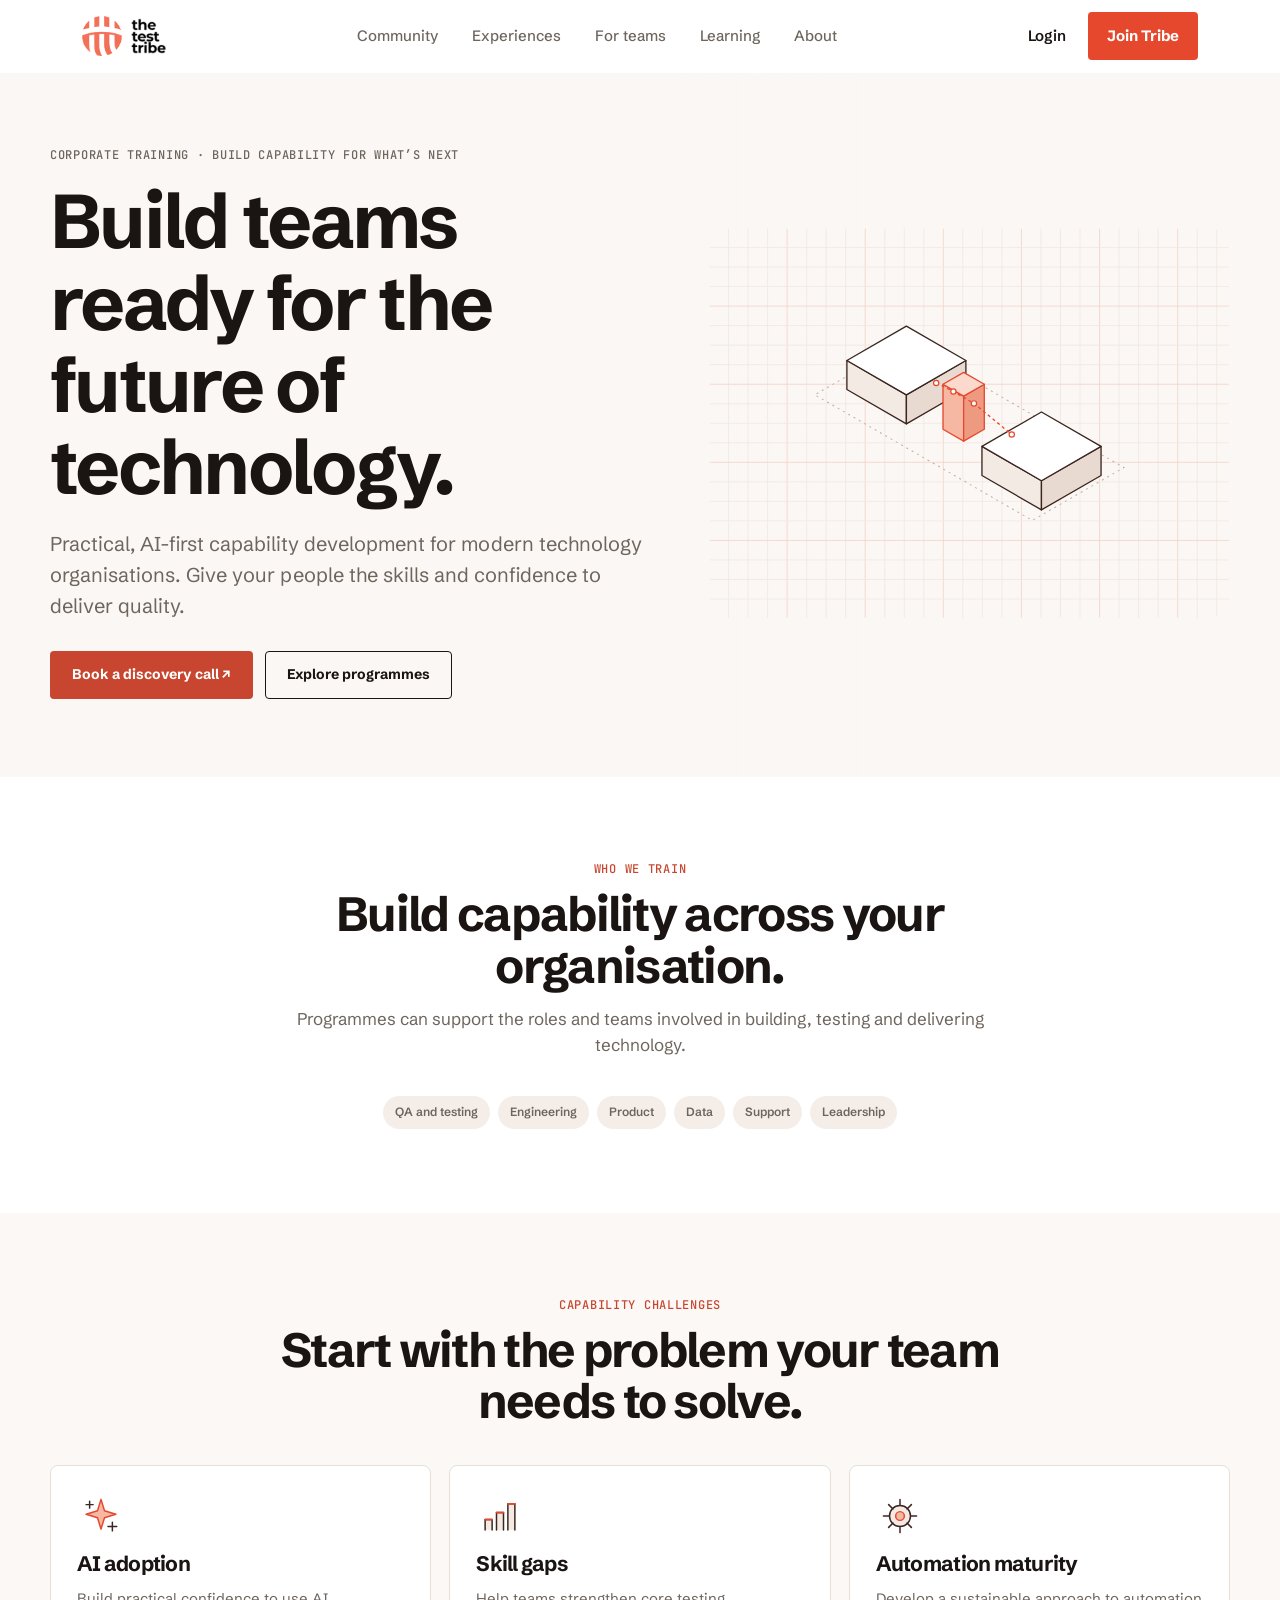
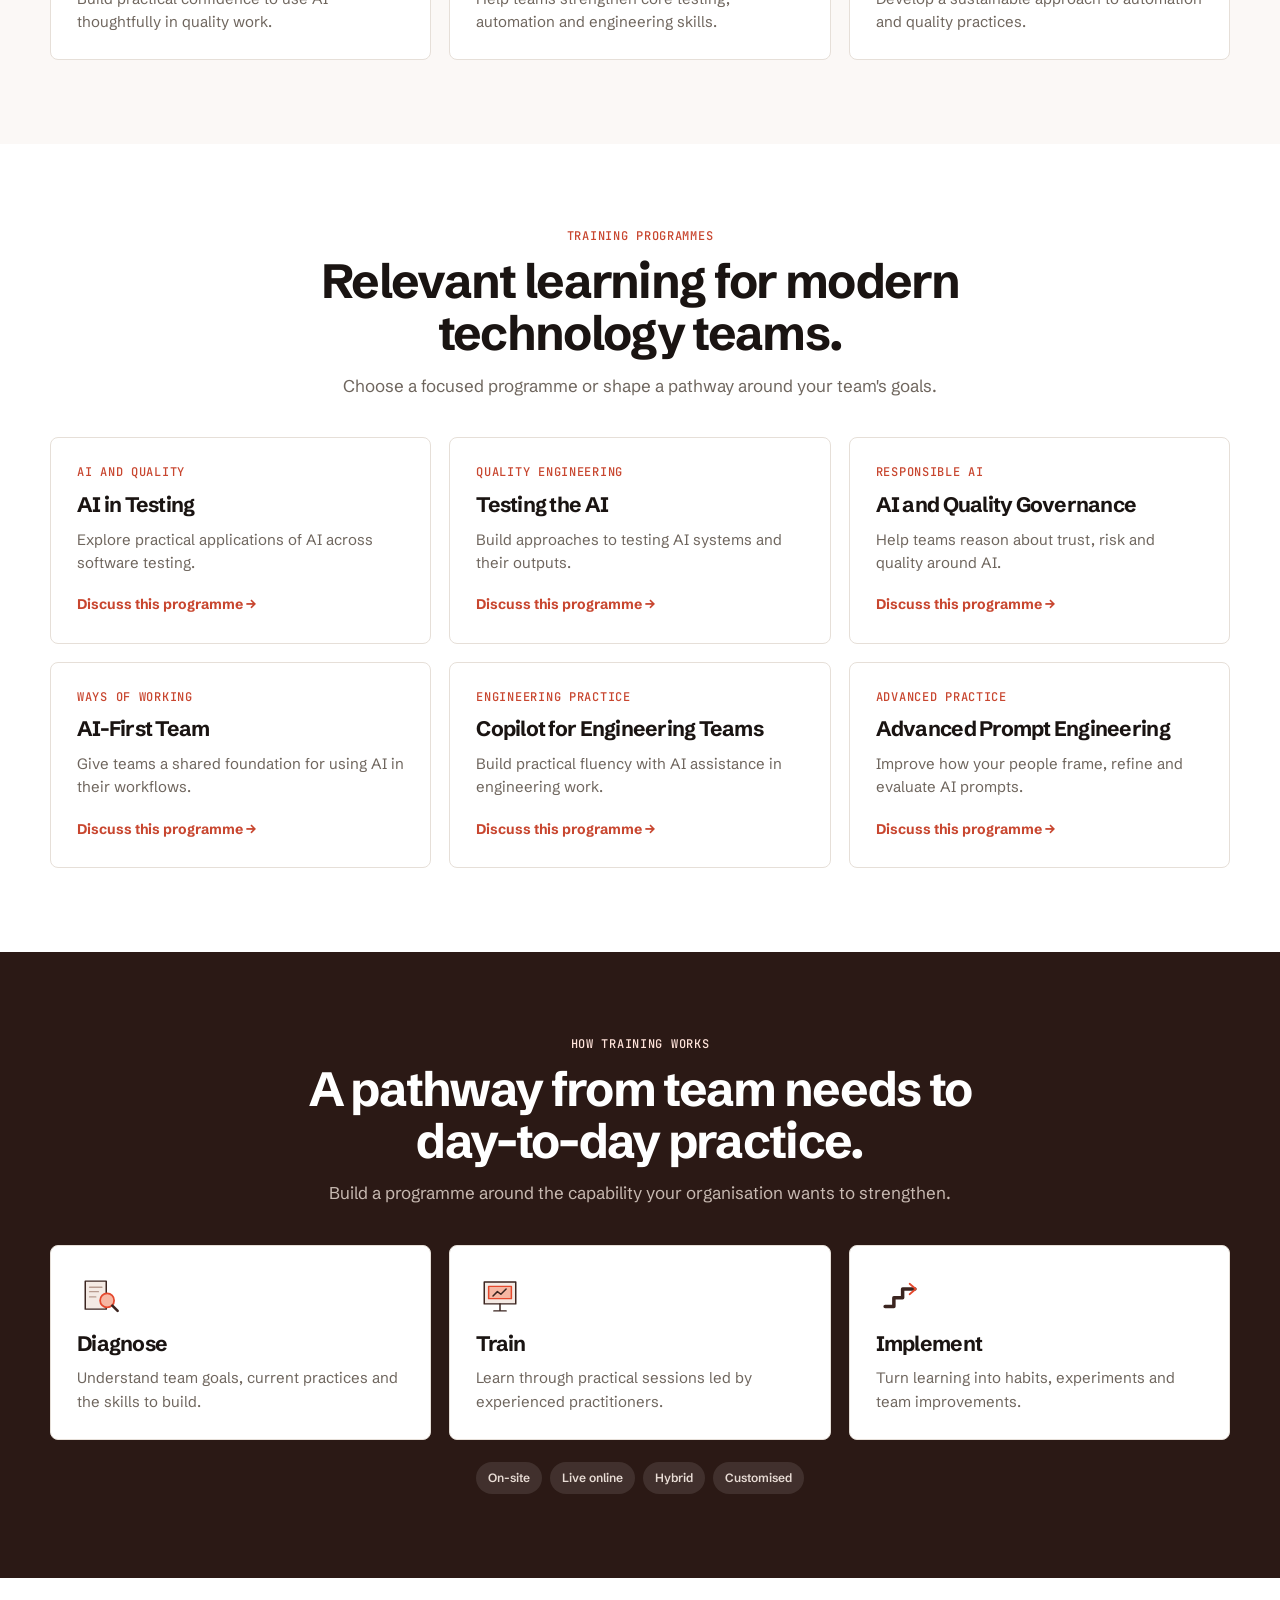
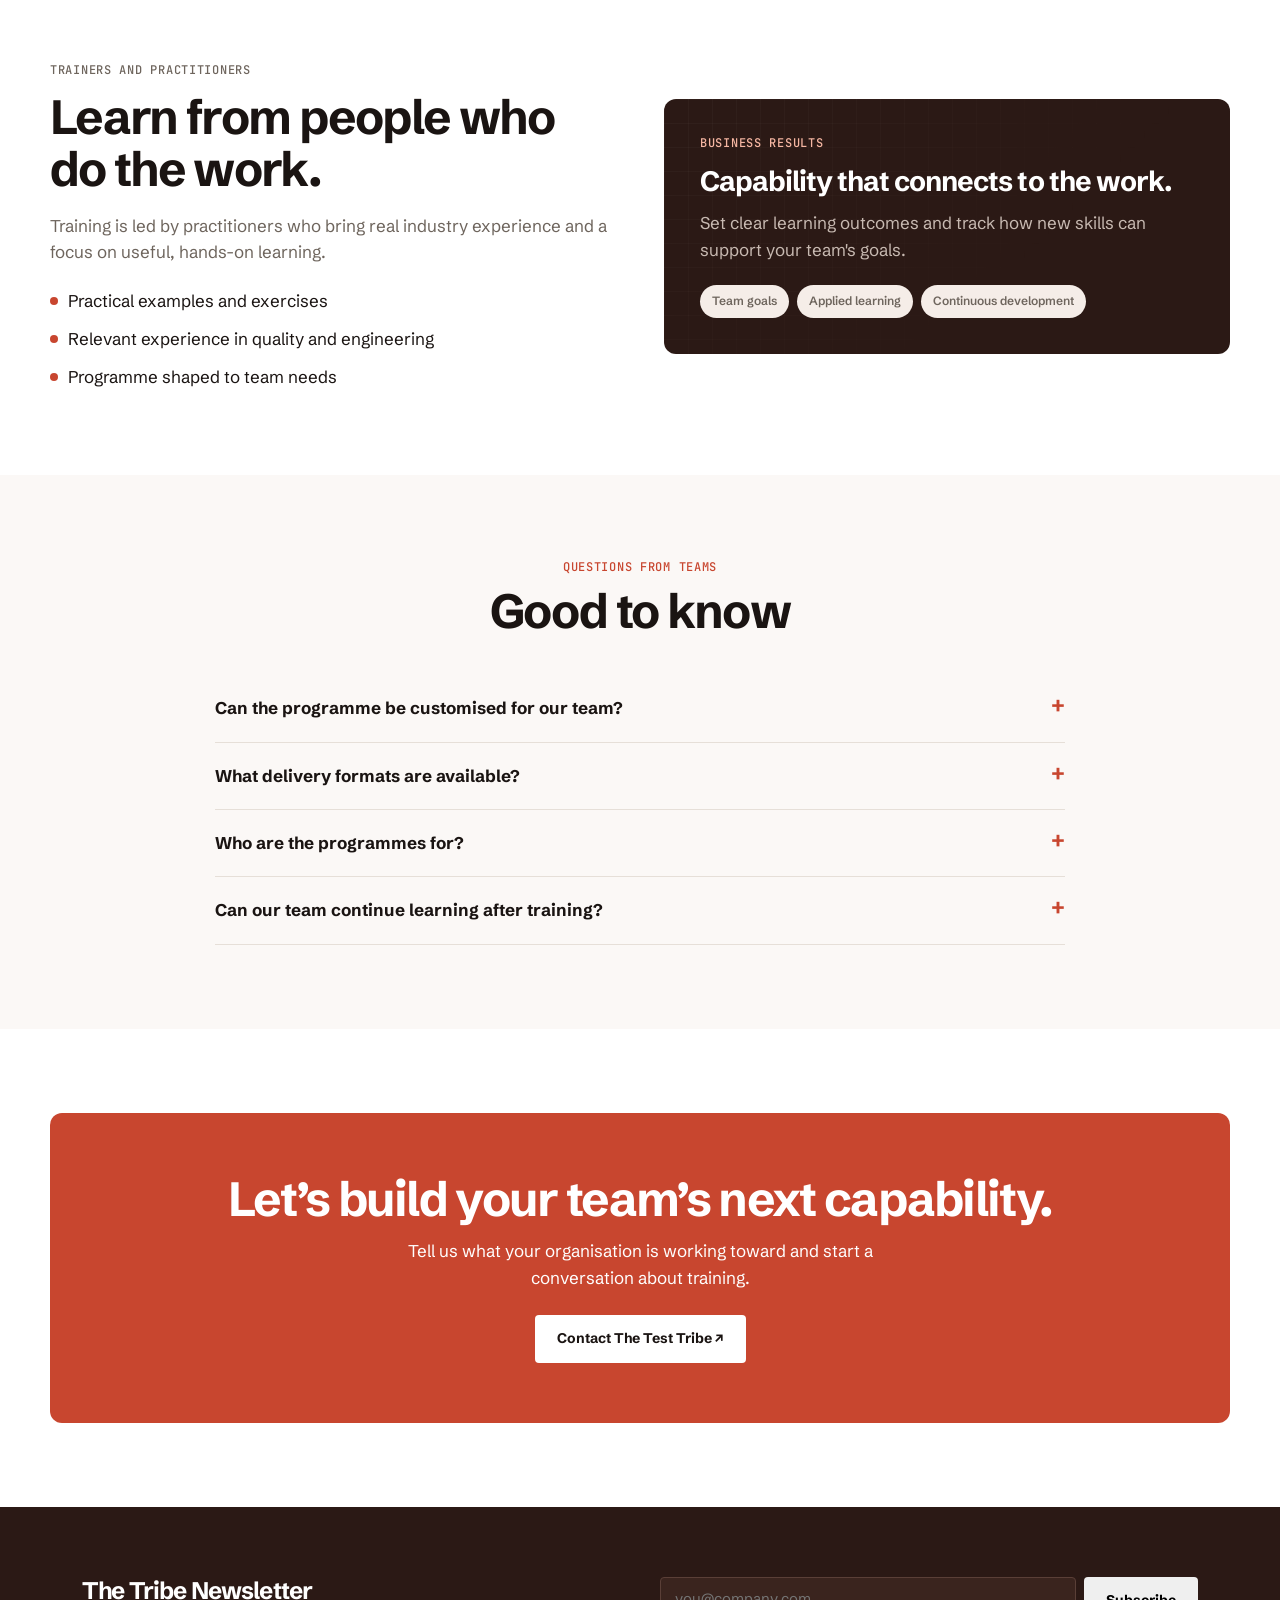
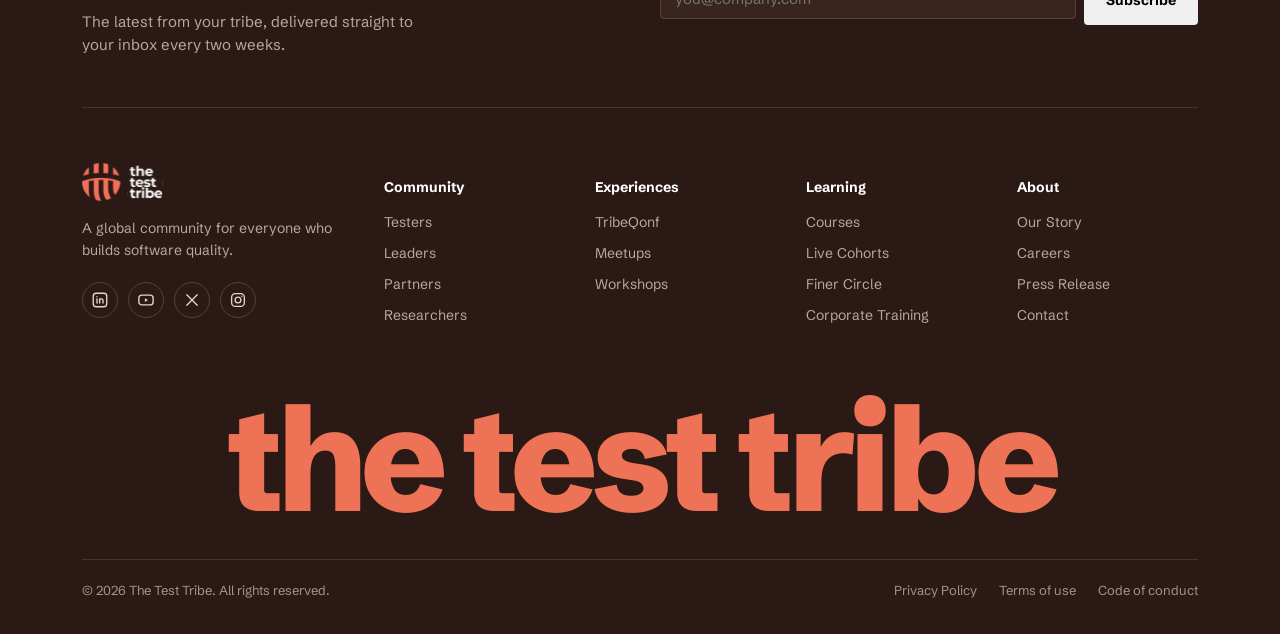
==== corporate-training.html @ 5976071e "Publish Test Tribe website" ====
<!doctype html><html lang="en"><head><meta charset="utf-8"><meta name="viewport" content="width=device-width,initial-scale=1"><title>Corporate Training | The Test Tribe</title><link rel="stylesheet" href="the-test-tribe-tokens.css"><link rel="stylesheet" href="site-pages.css">
<link rel="stylesheet" href="site-components.css"><link rel="preconnect" href="https://fonts.googleapis.com"><link rel="preconnect" href="https://fonts.gstatic.com" crossorigin><link href="https://fonts.googleapis.com/css2?family=Schibsted+Grotesk:wght@400;500;600;700;800&family=JetBrains+Mono:wght@400;500&display=swap" rel="stylesheet"></head><body>
<tribe-site-nav></tribe-site-nav>
<main><section class="hero"><div class="wrap hero-grid"><div class="hero-copy"><div class="eyebrow">Corporate Training · Build capability for what’s next</div><h1>Build teams ready for the future of technology.</h1><p>Practical, AI-first capability development for modern technology organisations. Give your people the skills and confidence to deliver quality.</p><div class="hero-actions"><a class="btn btn-primary" href="#contact">Book a discovery call ↗</a><a class="btn btn-outline" href="#programmes">Explore programmes</a></div></div><div class="hero-art" aria-hidden="true"><svg class="illo gateway-illustration" aria-hidden="true" viewBox="0 0 640 480" width="640" height="480"><style>
.flow{animation:tt-flow 1.6s linear infinite}
@keyframes tt-flow{to{stroke-dashoffset:-12}}
.pulse{animation:tt-pulse 2.8s ease-in-out infinite}
@keyframes tt-pulse{50%{opacity:.55}}
.bob{animation:tt-bob 3.2s ease-in-out infinite}
@keyframes tt-bob{50%{transform:translateY(-7px)}}
.ghost{animation:tt-ghost 3.6s ease-in-out infinite}
@keyframes tt-ghost{0%,30%{opacity:0}60%,100%{opacity:1}}
.blink{animation:tt-blink 2.4s steps(1) infinite}
@keyframes tt-blink{50%{opacity:0}}
.rise{transform-box:fill-box;transform-origin:bottom;animation:tt-rise 4s ease-in-out infinite}
@keyframes tt-rise{0%,100%{transform:scaleY(1)}50%{transform:scaleY(1.08)}}
@media (prefers-reduced-motion:reduce){.flow,.pulse,.bob,.ghost,.blink,.rise{animation:none}}
</style><defs><clipPath id="cpillopartners"><rect x="1" y="1" width="638" height="478" rx="22"/></clipPath></defs><g clip-path="url(#cpillopartners)"><line x1="0" y1="0" x2="0" y2="480" stroke="#F3D3C8" stroke-width="1"/><line x1="24" y1="0" x2="24" y2="480" stroke="#F1E8E2" stroke-width="1"/><line x1="48" y1="0" x2="48" y2="480" stroke="#F1E8E2" stroke-width="1"/><line x1="72" y1="0" x2="72" y2="480" stroke="#F1E8E2" stroke-width="1"/><line x1="96" y1="0" x2="96" y2="480" stroke="#F3D3C8" stroke-width="1"/><line x1="120" y1="0" x2="120" y2="480" stroke="#F1E8E2" stroke-width="1"/><line x1="144" y1="0" x2="144" y2="480" stroke="#F1E8E2" stroke-width="1"/><line x1="168" y1="0" x2="168" y2="480" stroke="#F1E8E2" stroke-width="1"/><line x1="192" y1="0" x2="192" y2="480" stroke="#F3D3C8" stroke-width="1"/><line x1="216" y1="0" x2="216" y2="480" stroke="#F1E8E2" stroke-width="1"/><line x1="240" y1="0" x2="240" y2="480" stroke="#F1E8E2" stroke-width="1"/><line x1="264" y1="0" x2="264" y2="480" stroke="#F1E8E2" stroke-width="1"/><line x1="288" y1="0" x2="288" y2="480" stroke="#F3D3C8" stroke-width="1"/><line x1="312" y1="0" x2="312" y2="480" stroke="#F1E8E2" stroke-width="1"/><line x1="336" y1="0" x2="336" y2="480" stroke="#F1E8E2" stroke-width="1"/><line x1="360" y1="0" x2="360" y2="480" stroke="#F1E8E2" stroke-width="1"/><line x1="384" y1="0" x2="384" y2="480" stroke="#F3D3C8" stroke-width="1"/><line x1="408" y1="0" x2="408" y2="480" stroke="#F1E8E2" stroke-width="1"/><line x1="432" y1="0" x2="432" y2="480" stroke="#F1E8E2" stroke-width="1"/><line x1="456" y1="0" x2="456" y2="480" stroke="#F1E8E2" stroke-width="1"/><line x1="480" y1="0" x2="480" y2="480" stroke="#F3D3C8" stroke-width="1"/><line x1="504" y1="0" x2="504" y2="480" stroke="#F1E8E2" stroke-width="1"/><line x1="528" y1="0" x2="528" y2="480" stroke="#F1E8E2" stroke-width="1"/><line x1="552" y1="0" x2="552" y2="480" stroke="#F1E8E2" stroke-width="1"/><line x1="576" y1="0" x2="576" y2="480" stroke="#F3D3C8" stroke-width="1"/><line x1="600" y1="0" x2="600" y2="480" stroke="#F1E8E2" stroke-width="1"/><line x1="624" y1="0" x2="624" y2="480" stroke="#F1E8E2" stroke-width="1"/><line x1="0" y1="0" x2="640" y2="0" stroke="#F3D3C8" stroke-width="1"/><line x1="0" y1="24" x2="640" y2="24" stroke="#F1E8E2" stroke-width="1"/><line x1="0" y1="48" x2="640" y2="48" stroke="#F1E8E2" stroke-width="1"/><line x1="0" y1="72" x2="640" y2="72" stroke="#F1E8E2" stroke-width="1"/><line x1="0" y1="96" x2="640" y2="96" stroke="#F3D3C8" stroke-width="1"/><line x1="0" y1="120" x2="640" y2="120" stroke="#F1E8E2" stroke-width="1"/><line x1="0" y1="144" x2="640" y2="144" stroke="#F1E8E2" stroke-width="1"/><line x1="0" y1="168" x2="640" y2="168" stroke="#F1E8E2" stroke-width="1"/><line x1="0" y1="192" x2="640" y2="192" stroke="#F3D3C8" stroke-width="1"/><line x1="0" y1="216" x2="640" y2="216" stroke="#F1E8E2" stroke-width="1"/><line x1="0" y1="240" x2="640" y2="240" stroke="#F1E8E2" stroke-width="1"/><line x1="0" y1="264" x2="640" y2="264" stroke="#F1E8E2" stroke-width="1"/><line x1="0" y1="288" x2="640" y2="288" stroke="#F3D3C8" stroke-width="1"/><line x1="0" y1="312" x2="640" y2="312" stroke="#F1E8E2" stroke-width="1"/><line x1="0" y1="336" x2="640" y2="336" stroke="#F1E8E2" stroke-width="1"/><line x1="0" y1="360" x2="640" y2="360" stroke="#F1E8E2" stroke-width="1"/><line x1="0" y1="384" x2="640" y2="384" stroke="#F3D3C8" stroke-width="1"/><line x1="0" y1="408" x2="640" y2="408" stroke="#F1E8E2" stroke-width="1"/><line x1="0" y1="432" x2="640" y2="432" stroke="#F1E8E2" stroke-width="1"/><line x1="0" y1="456" x2="640" y2="456" stroke="#F1E8E2" stroke-width="1"/><line x1="0" y1="480" x2="640" y2="480" stroke="#F3D3C8" stroke-width="1"/></g><g transform="translate(242.6,156.3) scale(1.250)"><polygon points="0.0,-13.0 213.9,110.5 123.8,162.5 -90.1,39.0" fill="none" stroke="#B89C90" stroke-width="1" stroke-dasharray="2 4" opacity=".8"/><g><polygon points="-58.5,33.8 0.0,67.6 0.0,39.0 -58.5,5.2" fill="#F4EAE4" stroke="#3B2520" stroke-width="1.3" stroke-linejoin="round"/><polygon points="58.5,33.8 0.0,67.6 0.0,39.0 58.5,5.2" fill="#E9DAD1" stroke="#3B2520" stroke-width="1.3" stroke-linejoin="round"/><polygon points="0.0,-28.6 58.5,5.2 0.0,39.0 -58.5,5.2" fill="#FFFFFF" stroke="#3B2520" stroke-width="1.3" stroke-linejoin="round"/></g><g class="pulse"><polygon points="36.0,72.8 56.3,84.5 56.3,40.3 36.0,28.6" fill="#F6B7A3" stroke="#E5482D" stroke-width="1.3" stroke-linejoin="round"/><polygon points="76.6,72.8 56.3,84.5 56.3,40.3 76.6,28.6" fill="#EE9A80" stroke="#E5482D" stroke-width="1.3" stroke-linejoin="round"/><polygon points="56.3,16.9 76.6,28.6 56.3,40.3 36.0,28.6" fill="#FCD9CD" stroke="#E5482D" stroke-width="1.3" stroke-linejoin="round"/></g><g><polygon points="74.3,118.3 132.8,152.1 132.8,123.5 74.3,89.7" fill="#F4EAE4" stroke="#3B2520" stroke-width="1.3" stroke-linejoin="round"/><polygon points="191.4,118.3 132.8,152.1 132.8,123.5 191.4,89.7" fill="#E9DAD1" stroke="#3B2520" stroke-width="1.3" stroke-linejoin="round"/><polygon points="132.8,55.9 191.4,89.7 132.8,123.5 74.3,89.7" fill="#FFFFFF" stroke="#3B2520" stroke-width="1.3" stroke-linejoin="round"/></g><polyline class="flow" points="29.3,27.3 46.2,35.7 66.4,47.4 103.6,78.0" fill="none" stroke="#E5482D" stroke-width="1.3" stroke-dasharray="3 3"/><circle cx="29.3" cy="27.3" r="2.6" fill="#fff" stroke="#E5482D" stroke-width="1.2"/><circle cx="46.2" cy="35.7" r="2.6" fill="#fff" stroke="#E5482D" stroke-width="1.2"/><circle cx="66.4" cy="47.4" r="2.6" fill="#fff" stroke="#E5482D" stroke-width="1.2"/><circle cx="103.6" cy="78.0" r="2.6" fill="#fff" stroke="#E5482D" stroke-width="1.2"/></g></svg></div></div></section>
<section class="section"><div class="wrap"><div class="section-heading"><div class="eyebrow">Who we train</div><h2>Build capability across your organisation.</h2><p>Programmes can support the roles and teams involved in building, testing and delivering technology.</p></div><div class="pills" style="justify-content:center"><span class="pill">QA and testing</span><span class="pill">Engineering</span><span class="pill">Product</span><span class="pill">Data</span><span class="pill">Support</span><span class="pill">Leadership</span></div></div></section>
<section class="section section-soft"><div class="wrap"><div class="section-heading"><div class="eyebrow">Capability challenges</div><h2>Start with the problem your team needs to solve.</h2></div><div class="cards"><article class="card"><div class="icon-box"><svg class="gateway-mark" viewBox="0 0 48 48" aria-hidden="true" focusable="false"><g stroke="#3B2520" stroke-width="1.7" stroke-linecap="round" stroke-linejoin="round"><path d="m24 5 4 13 13 4-13 4-4 13-4-13-13-4 13-4z" fill="#F6B7A3" stroke="#E5482D"/><path d="M37 31v10M32 36h10M11 7v8M7 11h8" fill="none"/></g></svg></div><h3>AI adoption</h3><p>Build practical confidence to use AI thoughtfully in quality work.</p></article><article class="card"><div class="icon-box"><svg class="gateway-mark" viewBox="0 0 48 48" aria-hidden="true" focusable="false"><g stroke="#3B2520" stroke-width="1.7" stroke-linecap="round" stroke-linejoin="round"><path d="M7 40V28h8v12M20 40V20h8v20M33 40V10h8v30" fill="#F4EAE4"/><path d="M7 28h8M20 20h8M33 10h8" stroke="#E5482D" stroke-width="2"/></g></svg></div><h3>Skill gaps</h3><p>Help teams strengthen core testing, automation and engineering skills.</p></article><article class="card"><div class="icon-box"><svg class="gateway-mark" viewBox="0 0 48 48" aria-hidden="true" focusable="false"><g stroke="#3B2520" stroke-width="1.7" stroke-linecap="round" stroke-linejoin="round"><circle cx="24" cy="24" r="12" fill="#F4EAE4"/><circle cx="24" cy="24" r="5" fill="#F6B7A3" stroke="#E5482D"/><path d="M24 5v6M24 37v6M5 24h6M37 24h6M11 11l5 5M32 32l5 5M37 11l-5 5M16 32l-5 5"/></g></svg></div><h3>Automation maturity</h3><p>Develop a sustainable approach to automation and quality practices.</p></article></div></div></section>
<section class="section" id="programmes"><div class="wrap"><div class="section-heading"><div class="eyebrow">Training programmes</div><h2>Relevant learning for modern technology teams.</h2><p>Choose a focused programme or shape a pathway around your team's goals.</p></div><div class="cards"><article class="card"><div class="eyebrow">AI and quality</div><h3>AI in Testing</h3><p>Explore practical applications of AI across software testing.</p><a class="card-link" href="#contact">Discuss this programme →</a></article><article class="card"><div class="eyebrow">Quality engineering</div><h3>Testing the AI</h3><p>Build approaches to testing AI systems and their outputs.</p><a class="card-link" href="#contact">Discuss this programme →</a></article><article class="card"><div class="eyebrow">Responsible AI</div><h3>AI and Quality Governance</h3><p>Help teams reason about trust, risk and quality around AI.</p><a class="card-link" href="#contact">Discuss this programme →</a></article><article class="card"><div class="eyebrow">Ways of working</div><h3>AI-First Team</h3><p>Give teams a shared foundation for using AI in their workflows.</p><a class="card-link" href="#contact">Discuss this programme →</a></article><article class="card"><div class="eyebrow">Engineering practice</div><h3>Copilot for Engineering Teams</h3><p>Build practical fluency with AI assistance in engineering work.</p><a class="card-link" href="#contact">Discuss this programme →</a></article><article class="card"><div class="eyebrow">Advanced practice</div><h3>Advanced Prompt Engineering</h3><p>Improve how your people frame, refine and evaluate AI prompts.</p><a class="card-link" href="#contact">Discuss this programme →</a></article></div></div></section>
<section class="section section-dark"><div class="wrap"><div class="section-heading"><div class="eyebrow">How training works</div><h2>A pathway from team needs to day-to-day practice.</h2><p>Build a programme around the capability your organisation wants to strengthen.</p></div><div class="cards"><article class="card"><div class="icon-box"><svg class="gateway-mark" viewBox="0 0 48 48" aria-hidden="true" focusable="false"><g stroke="#3B2520" stroke-width="1.7" stroke-linecap="round" stroke-linejoin="round"><rect x="6" y="7" width="24" height="32" fill="#F4EAE4"/><path d="M11 14h14M11 19h10M11 25h7" stroke="#B89C90"/><circle cx="31" cy="29" r="8" fill="#F6B7A3" stroke="#E5482D" stroke-width="2"/><path d="m37 35 6 6" stroke-width="3"/></g></svg></div><h3>Diagnose</h3><p>Understand team goals, current practices and the skills to build.</p></article><article class="card"><div class="icon-box"><svg class="gateway-mark" viewBox="0 0 48 48" aria-hidden="true" focusable="false"><g stroke="#3B2520" stroke-width="1.7" stroke-linecap="round" stroke-linejoin="round"><path d="M6 8h36v25H6z" fill="#F4EAE4"/><path d="M11 13h26v14H11z" fill="#F6B7A3" stroke="#E5482D"/><path d="M24 33v7M17 41h14"/><path d="m16 24 5-5 4 3 6-6" fill="none"/></g></svg></div><h3>Train</h3><p>Learn through practical sessions led by experienced practitioners.</p></article><article class="card"><div class="icon-box"><svg class="gateway-mark" viewBox="0 0 48 48" aria-hidden="true" focusable="false"><g stroke="#3B2520" stroke-width="1.7" stroke-linecap="round" stroke-linejoin="round"><path d="M7 36h10V26h10V16h14" fill="none" stroke-width="4"/><path d="m35 10 7 6-7 6" fill="none" stroke="#E5482D" stroke-width="2"/></g></svg></div><h3>Implement</h3><p>Turn learning into habits, experiments and team improvements.</p></article></div><div class="pills" style="justify-content:center"><span class="pill">On-site</span><span class="pill">Live online</span><span class="pill">Hybrid</span><span class="pill">Customised</span></div></div></section>
<section class="section"><div class="wrap split"><div><div class="eyebrow">Trainers and practitioners</div><h2>Learn from people who do the work.</h2><p>Training is led by practitioners who bring real industry experience and a focus on useful, hands-on learning.</p><ul class="bullet-list"><li>Practical examples and exercises</li><li>Relevant experience in quality and engineering</li><li>Programme shaped to team needs</li></ul></div><div class="feature-panel"><div class="eyebrow" style="color:#F6B7A3">Business results</div><h3>Capability that connects to the work.</h3><p>Set clear learning outcomes and track how new skills can support your team's goals.</p><div class="pills"><span class="pill">Team goals</span><span class="pill">Applied learning</span><span class="pill">Continuous development</span></div></div></div></section>
<section class="section section-soft"><div class="wrap"><div class="section-heading"><div class="eyebrow">Questions from teams</div><h2>Good to know</h2></div><div class="faq"><details><summary>Can the programme be customised for our team?</summary><p>Yes. A discovery conversation helps clarify your goals, audience, delivery format and relevant programme options.</p></details><details><summary>What delivery formats are available?</summary><p>Training can be delivered on-site, live online, in a hybrid format or as a customised programme.</p></details><details><summary>Who are the programmes for?</summary><p>Technology teams across QA, engineering, product, data, support and leadership.</p></details><details><summary>Can our team continue learning after training?</summary><p>Explore Finer Circle for Business as an ongoing learning, mentoring and community option.</p></details></div></div></section>
<section class="section" id="contact"><div class="wrap"><div class="cta-band"><h2>Let’s build your team’s next capability.</h2><p>Tell us what your organisation is working toward and start a conversation about training.</p><a class="btn btn-light" href="the-test-tribe-home-5-illustrated.html#join">Contact The Test Tribe ↗</a></div></div></section></main>
<tribe-site-footer></tribe-site-footer><script src="site-components.js"></script><script src="site-pages.js"></script></body></html>
---- the-test-tribe-tokens.css ----
/* The Test Tribe design tokens. Shared by the homepage and design-system reference. */
:root{
  --v:#E5482D;
  --v2:#C8462F;
  --brown:#2B1915;
  --ink:#1A1412;
  --muted:#6E655D;
  --paper:#fff;
  --line:#E6DFD8;
  --blush:#F6B7A3;
  --peach:#FCD9CD;
  --sand:#F4EAE4;
  --stone:#E9DAD1;
  --mono:"JetBrains Mono",ui-monospace,SFMono-Regular,Menlo,monospace;
  --font-sans:"Schibsted Grotesk",system-ui,sans-serif;
  --font-mono:var(--mono);
  --accent:var(--v);
  --accent-hover:var(--v2);
  --space-1:4px;
  --space-2:8px;
  --space-3:12px;
  --space-4:16px;
  --space-6:24px;
  --space-8:32px;
  --space-12:48px;
  --space-16:64px;
  --radius-sm:4px;
  --radius-md:6px;
  --radius-lg:16px;
}
---- site-pages.css ----
:root{--page:#fff;--page-soft:#FBF7F4;--page-line:#E6DFD8;--page-ink:#1A1412;--page-muted:#6E655D;--page-accent:#C8462F;--page-cocoa:#2B1915;--page-max:1180px}
*{box-sizing:border-box}html{scroll-behavior:smooth;scroll-padding-top:92px}body{margin:0;background:var(--page);color:var(--page-ink);font:17px/1.55 var(--font-sans);-webkit-font-smoothing:antialiased}a{color:inherit;text-decoration:none}button{font:inherit}img{max-width:100%;display:block}h1,h2,h3{margin:0;line-height:1.08;letter-spacing:-.035em}p{margin:0}.wrap{width:min(var(--page-max),calc(100% - 48px));margin:auto}.site-nav{height:74px;position:sticky;top:0;z-index:20;background:rgba(255,255,255,.95);border-bottom:1px solid var(--page-line);backdrop-filter:blur(10px)}.nav-in{height:100%;display:flex;align-items:center;justify-content:space-between;gap:28px}.brand{width:78px;height:38px;object-fit:contain;object-position:left center}.nav-links{display:flex;align-items:center;gap:24px;font-size:14px;font-weight:600;color:var(--page-muted)}.nav-links a:hover,.nav-links a[aria-current=page]{color:var(--page-accent)}.nav-actions{display:flex;gap:10px;align-items:center}.menu-toggle{display:none;background:none;border:1px solid var(--page-line);border-radius:4px;width:44px;height:42px;color:var(--page-ink)}.btn{display:inline-flex;align-items:center;justify-content:center;min-height:48px;padding:0 21px;border:1.5px solid transparent;border-radius:4px;font-size:14px;font-weight:700;transition:background .2s,color .2s,border-color .2s;cursor:pointer}.btn-primary{background:var(--page-accent);color:white}.btn-primary:hover{background:#C8462F}.btn-outline{border-color:var(--page-ink);background:transparent}.btn-outline:hover{background:var(--page-ink);color:#fff}.btn-light{background:#fff;color:var(--page-ink)}.btn-light:hover{background:#F4EAE4}.eyebrow{font:500 12px/1.4 var(--font-mono);letter-spacing:.06em;text-transform:uppercase;color:var(--page-muted)}.hero{position:relative;overflow:hidden;padding:74px 0 78px;background:var(--page-soft)}.hero::before{content:"";position:absolute;inset:0 0 0 50%;opacity:.55;pointer-events:none;background-image:linear-gradient(rgba(241,232,226,.07) 1px,transparent 1px),linear-gradient(90deg,rgba(241,232,226,.07) 1px,transparent 1px);background-size:24px 24px;mask-image:linear-gradient(90deg,transparent,#000 35%)}.hero-grid{position:relative;display:grid;grid-template-columns:1.08fr .92fr;align-items:center;gap:48px}.hero-copy h1{max-width:720px;margin:16px 0 20px;font-size:clamp(42px,6vw,76px)}.hero-copy p{max-width:56ch;color:var(--page-muted);font-size:clamp(17px,1.7vw,20px)}.hero-actions{display:flex;gap:12px;flex-wrap:wrap;margin-top:30px}.hero-art{min-height:330px;position:relative;display:grid;place-items:center}.art-panel{width:min(100%,420px);aspect-ratio:1.1;border-radius:16px;background-color:rgba(255,255,255,.32);background-image:linear-gradient(rgba(241,232,226,.07) 1px,transparent 1px),linear-gradient(90deg,rgba(241,232,226,.07) 1px,transparent 1px);background-size:24px 24px;position:relative;display:grid;place-items:center}.orbit{width:68%;aspect-ratio:1;border:1px dashed #D9C5BA;border-radius:50%;display:grid;place-items:center;position:relative}.orbit::before,.orbit::after{content:"";position:absolute;width:12px;height:12px;border-radius:50%;background:var(--page-accent);box-shadow:0 0 0 8px rgba(229,72,45,.1)}.orbit::before{top:9%;left:19%}.orbit::after{right:8%;bottom:25%;background:#F2B3A3}.orbit-core{width:43%;aspect-ratio:1;display:grid;place-items:center;border-radius:50%;background:var(--page-accent);color:white;font-size:clamp(22px,3vw,38px);font-weight:800;letter-spacing:-.06em}.float-card{position:absolute;background:#fff;border:1px solid var(--page-line);border-radius:8px;padding:12px 16px;box-shadow:0 14px 34px -26px rgba(43,25,21,.36);font-size:13px;font-weight:700}.float-card small{display:block;color:var(--page-muted);font-size:11px;font-weight:500}.float-card.one{left:2%;top:16%}.float-card.two{right:0;top:35%}.float-card.three{left:13%;bottom:9%}.section{padding:84px 0}.section-soft{background:#FBF8F6}.section-dark{background:var(--page-cocoa);color:#fff}.section-accent{background:var(--page-accent);color:#fff}.section-heading{text-align:center;max-width:760px;margin:0 auto 38px}.section-heading .eyebrow{color:var(--page-accent)}.section-dark .section-heading .eyebrow,.section-accent .section-heading .eyebrow{color:#FFE3DA}.section-heading h2{font-size:clamp(30px,4vw,48px);margin:10px 0 14px}.section-heading p{color:var(--page-muted)}.section-dark .section-heading p{color:#C8BAB2}.section-accent .section-heading p{color:#FFE3DA}.stats{display:grid;grid-template-columns:repeat(4,1fr);gap:16px}.stat{padding:24px;text-align:center;border-right:1px solid var(--page-line)}.stat:last-child{border:0}.stat b{display:block;font-size:clamp(28px,3vw,42px);letter-spacing:-.04em}.stat span{display:block;color:var(--page-muted);font-size:14px}.cards{display:grid;grid-template-columns:repeat(3,minmax(0,1fr));gap:18px}.card{padding:26px;border:1px solid var(--page-line);border-radius:8px;background:#fff}.card h3{font-size:21px;margin:12px 0}.card p{color:var(--page-muted);font-size:15px}.card .eyebrow{color:var(--page-accent)}.card-link{display:inline-flex;margin-top:20px;align-items:center;gap:8px;color:var(--page-accent);font-size:14px;font-weight:700}.card-link:hover{text-decoration:underline}.icon-box{width:48px;height:48px;display:grid;place-items:center;border-radius:4px;background:transparent;color:var(--page-accent)}.gateway-mark{display:block;width:42px;height:42px}.split{display:grid;grid-template-columns:1fr 1fr;gap:48px;align-items:center}.split h2{font-size:clamp(30px,4vw,48px);margin:12px 0 18px}.split p{color:var(--page-muted);margin-bottom:18px}.bullet-list{list-style:none;margin:22px 0 0;padding:0;display:grid;gap:12px}.bullet-list li{display:flex;align-items:start;gap:10px}.bullet-list li::before{content:"";width:8px;height:8px;margin-top:9px;flex:none;border-radius:50%;background:var(--page-accent)}.feature-panel{background:var(--page-cocoa);color:white;padding:36px;border-radius:12px;position:relative;overflow:hidden}.feature-panel::after{content:"";position:absolute;inset:0;opacity:.35;background-image:linear-gradient(rgba(241,232,226,.1) 1px,transparent 1px),linear-gradient(90deg,rgba(241,232,226,.1) 1px,transparent 1px);background-size:24px 24px;mask-image:linear-gradient(135deg,#000,transparent 70%)}.feature-panel>*{position:relative;z-index:1}.feature-panel h3{font-size:28px;margin:14px 0}.feature-panel p{color:#C8BAB2}.pills{display:flex;gap:8px;flex-wrap:wrap;margin-top:22px}.pill{padding:7px 12px;border-radius:30px;background:#F5EDE8;color:var(--page-muted);font-size:12px;font-weight:600}.section-dark .pill{background:rgba(255,255,255,.1);color:#E8DCD5}.event-grid{display:grid;grid-template-columns:repeat(2,minmax(0,1fr));gap:18px}.event-card[hidden]{display:none!important}.event-card{padding:24px;background:#fff;border:1px solid var(--page-line);border-radius:8px;display:flex;flex-direction:column;min-height:250px}.event-meta{display:flex;gap:8px;align-items:center;color:var(--page-accent);font:500 12px var(--font-mono);text-transform:uppercase}.event-card h3{font-size:24px;margin:16px 0 8px}.event-card p{color:var(--page-muted);font-size:15px}.event-card .card-link{margin-top:auto;padding-top:18px}.filters{display:flex;justify-content:center;gap:8px;flex-wrap:wrap;margin:-10px 0 28px}.filter{border:1px solid var(--page-line);border-radius:30px;background:#fff;color:var(--page-muted);padding:8px 14px;font-size:13px;cursor:pointer}.filter[aria-pressed=true]{background:var(--page-ink);border-color:var(--page-ink);color:#fff}.faq{max-width:850px;margin:auto}.faq details{padding:20px 0;border-bottom:1px solid var(--page-line)}.faq summary{cursor:pointer;list-style:none;font-weight:700;display:flex;justify-content:space-between;gap:16px}.faq summary::-webkit-details-marker{display:none}.faq summary::after{content:"+";color:var(--page-accent);font-size:22px;line-height:1}.faq details[open] summary::after{content:"−"}.faq details p{color:var(--page-muted);padding:14px 32px 0 0;font-size:15px}.section-dark .faq details{border-color:rgba(255,255,255,.18)}.section-dark .faq details p{color:#C8BAB2}.cta-band{padding:60px;background:var(--page-accent);color:#fff;border-radius:12px;text-align:center}.cta-band h2{font-size:clamp(30px,4vw,48px);margin-bottom:14px}.cta-band p{max-width:56ch;margin:0 auto;color:#FFE3DA}.cta-band .btn{margin-top:24px}.site-footer{background:#1A1412;color:white;padding:54px 0 24px}.footer-main{display:grid;grid-template-columns:1.4fr repeat(3,1fr);gap:30px}.footer-brand img{width:78px;height:38px;object-fit:contain;object-position:left}.footer-brand p{max-width:30ch;margin-top:14px;color:#B7A9A1;font-size:14px}.footer-col h3{font-size:13px;letter-spacing:.04em;text-transform:uppercase;color:#B7A9A1;margin-bottom:14px}.footer-col nav{display:grid;gap:10px;color:#fff;font-size:14px}.footer-col a:hover{color:#F6B7A3}.footer-bottom{border-top:1px solid rgba(255,255,255,.16);margin-top:36px;padding-top:18px;color:#B7A9A1;font-size:12px;display:flex;justify-content:space-between;gap:16px;flex-wrap:wrap}.footer-bottom a{color:#fff}.sr-only{position:absolute;width:1px;height:1px;padding:0;margin:-1px;overflow:hidden;clip:rect(0,0,0,0);white-space:nowrap;border:0}
@media(max-width:900px){.nav-links{gap:14px}.nav-actions>.btn{display:none}.hero-grid{grid-template-columns:1fr 0.8fr;gap:20px}.cards{grid-template-columns:repeat(2,minmax(0,1fr))}.footer-main{grid-template-columns:repeat(2,1fr)}}
@media(max-width:680px){.wrap{width:min(var(--page-max),calc(100% - 36px))}.site-nav{height:66px}.brand{height:34px;width:72px}.menu-toggle{display:block}.nav-actions{margin-left:auto}.nav-links{display:none;position:absolute;left:0;right:0;top:65px;background:#fff;padding:12px 20px 20px;border-bottom:1px solid var(--page-line);box-shadow:0 15px 25px -24px #1A1412}.nav-links.open{display:grid;gap:0}.nav-links a{padding:13px 4px;border-bottom:1px solid #F1EAE5}.hero{padding:52px 0 44px}.hero-grid{grid-template-columns:1fr}.hero-art{min-height:260px}.hero::before{inset:45% 0 0}.hero-copy h1{font-size:clamp(40px,12vw,60px)}.section{padding:60px 0}.stats{grid-template-columns:repeat(2,1fr);gap:0}.stat:nth-child(2){border:0}.stat:nth-child(-n+2){border-bottom:1px solid var(--page-line)}.cards,.event-grid,.split{grid-template-columns:1fr}.split{gap:30px}.footer-main{grid-template-columns:1fr 1fr;gap:26px 18px}.footer-brand{grid-column:1/-1}.cta-band{padding:38px 22px}}
@media(prefers-reduced-motion:reduce){html{scroll-behavior:auto}*,*::before,*::after{transition:none!important;animation:none!important}}

.gateway-illustration{width:min(100%,560px);height:auto;display:block}
.card,.event-card,.float-card{color:var(--page-ink)}
.btn-primary,.section-accent,.cta-band{background-color:#C8462F}
.btn-primary:hover{background-color:#A93B2B}
.section-accent .section-heading .eyebrow,.section-accent .section-heading p,.cta-band p{color:#fff}
.card-link{color:#C8462F}
:where(a,button,input,summary):focus-visible{outline:2px solid #fff;outline-offset:2px;box-shadow:0 0 0 4px #2B1915}
.bullet-list + .btn,.bullet-list + .card-link{margin-top:24px}
---- site-components.css ----
/* Shared site components */
button{font-weight:700}
.btn{font-weight:700}
tribe-site-nav{display:block;position:sticky;top:0;z-index:50;min-height:72px}
.nav{position:relative;top:auto;z-index:auto;background:rgba(255,255,255,.95);backdrop-filter:blur(8px);border-bottom:1px solid transparent}
.nav.sc{border-color:var(--line)}
.nav .wrap{max-width:1180px;padding:0 32px;margin:0 auto}
.nav .nav-in{height:72px;display:flex;align-items:center;justify-content:space-between;gap:20px}
.nav .logo{display:flex;align-items:center;gap:9px;flex:none}
.nav .brand{width:auto;height:40px;object-fit:contain;object-position:left center}
.nav .links{display:flex;align-items:center;gap:34px;font-size:15px;font-weight:500;color:var(--muted)}
.nav .links a:hover{color:var(--ink)}
.nav .act{display:flex;align-items:center;gap:22px;font-weight:600;font-size:15px}
.nav .login{font-weight:600}
.nav .nav-join{height:42px;padding:0 18px;font-size:15px}
.nav .burger{display:none;width:44px;height:44px;margin-right:-10px;border:0;background:none;color:var(--ink);cursor:pointer;position:relative;padding:0}
.nav .burger svg{position:absolute;left:12px;top:12px;width:20px;height:20px;transition:opacity .2s,transform .3s}
.nav .burger .i-close{opacity:0;transform:rotate(-90deg)}
.nav .burger[aria-expanded="true"] .i-open{opacity:0;transform:rotate(90deg)}
.nav .burger[aria-expanded="true"] .i-close{opacity:1;transform:none}
.scrim{position:fixed;inset:0;z-index:40;background:rgba(26,20,18,.45);opacity:0;transition:opacity .3s}
.scrim.on{opacity:1}
.drawer{position:fixed;top:0;right:0;z-index:45;height:100vh;height:100dvh;width:min(86vw,360px);background:#fff;padding:96px 24px calc(24px + env(safe-area-inset-bottom));display:flex;flex-direction:column;justify-content:space-between;transform:translateX(100%);transition:transform .35s cubic-bezier(.65,0,.35,1);box-shadow:-20px 0 40px -20px rgba(43,25,21,.35);overflow-y:auto}
.drawer.on{transform:none}
.drawer[hidden],.scrim[hidden]{display:none}
.d-links{display:flex;flex-direction:column}
.d-links a{font-size:26px;font-weight:600;letter-spacing:-.02em;padding:16px 0;border-bottom:1px solid var(--line)}
.d-links a:hover{color:var(--v)}
.d-act{display:grid;gap:10px;margin-top:30px}
.d-act .btn{width:100%;height:52px}
.nav .btn-v,.d-act .btn-primary{background:var(--v);color:#fff}
.nav .btn-v:hover,.d-act .btn-primary:hover{background:var(--v2)}
.d-act .btn-o{border-color:var(--ink)}
body.menu-open{overflow:hidden}
body.menu-open .nav{border-color:var(--line);background:#fff}
@media(min-width:901px){.drawer,.scrim{display:none!important}}
@media(max-width:900px){.nav .wrap{width:auto;padding:0 20px}.nav .links,.nav .login,.nav .nav-join{display:none}.nav .burger{display:block}.nav .act{gap:10px}.nav.sc{border-color:var(--line)}}
@media(max-width:680px){.nav .nav-in{height:66px}.nav .brand{height:36px}.drawer{padding-top:88px}}
@media(prefers-reduced-motion:reduce){.drawer,.scrim,.burger svg{transition:none}}

tribe-community-stats{display:block}
tribe-community-stats.home-stats{margin-top:40px}
tribe-community-stats .stats{display:grid;grid-template-columns:repeat(4,1fr);gap:24px;text-align:left}
tribe-community-stats .stats b{display:block;font-size:clamp(28px,2.8vw,40px);letter-spacing:-.03em;line-height:1}
tribe-community-stats .stats span{display:block;margin-top:8px;color:var(--muted);font-size:14px}
tribe-community-stats .stats div:nth-child(n+2){text-align:center}
tribe-community-stats .stats div:last-child{text-align:right}
@media(max-width:900px){tribe-community-stats .stats{grid-template-columns:repeat(2,1fr);gap:0}tribe-community-stats .stats div:nth-child(n){text-align:left}tribe-community-stats .stats div:nth-child(2){text-align:right}tribe-community-stats .stats div:nth-child(n+3){padding-top:22px}}


/* Shared footer */
tribe-site-footer{display:block}
.foot .sr{position:absolute;width:1px;height:1px;padding:0;margin:-1px;overflow:hidden;clip:rect(0,0,0,0);white-space:nowrap;border:0}
.foot{background:var(--brown);color:#fff;padding:70px 0 34px}
.foot .wrap{max-width:1180px;margin:0 auto;padding:0 32px}
.news{display:grid;grid-template-columns:1fr 1fr;gap:40px;align-items:center;padding-bottom:50px;border-bottom:1px solid #4A332C}
.news h3{font-size:24px}.news p{color:#B7A9A1;font-size:15px;margin-top:6px;max-width:40ch}
.nform{display:flex;gap:8px;flex-wrap:wrap}.nform input{flex:1;min-width:200px;height:42px;border-radius:4px;border:1.5px solid #5A3F37;background:#3A241E;color:#fff;font:inherit;font-size:15px;padding:0 14px}
.nform input:focus{outline:none;border-color:#fff}.nok{flex-basis:100%;font-size:14px;color:#E3D4CC;min-height:1.2em}
.ftop{display:grid;grid-template-columns:1.5fr repeat(4,1fr);gap:30px;padding-top:50px}
.footer-logo{display:flex;align-items:center}.footer-logo .brand{height:44px;width:81px;object-fit:contain}
.fabout p{color:#B7A9A1;font-size:14px;max-width:28ch;margin-top:16px}
.soc{display:flex;gap:10px;margin-top:20px}.soc a{width:36px;height:36px;border:1px solid #5A3F37;border-radius:50%;display:grid;place-items:center;color:#E3D4CC}.soc svg{width:18px;height:18px}
.ftop h4{font-size:14px;margin-bottom:14px}.ftop ul{list-style:none;display:grid;gap:9px;font-size:14px;color:#B7A9A1;padding:0}.ftop a:hover{color:#fff}
.wm{margin-top:50px;font-weight:800;letter-spacing:-.05em;line-height:.95;font-size:clamp(40px,11.4vw,150px);color:#EE7356;white-space:nowrap;text-align:center}
.fbase{display:flex;justify-content:space-between;gap:16px;margin-top:30px;padding-top:20px;border-top:1px solid #4A332C;font-size:13px;color:#A6948B;flex-wrap:wrap}.fbase nav{display:flex;gap:22px;flex-wrap:wrap}
@media(max-width:900px){.foot .wrap{padding:0 20px}.news{grid-template-columns:1fr}.ftop{grid-template-columns:1fr 1fr}.fabout{grid-column:1/-1}}
@media(max-width:560px){.fbase nav{gap:14px}.wm{white-space:normal}}

/* City chapter hover labels on the homepage map */
.map-wrap{position:relative}
.map-wrap .ret{cursor:help;outline:none}
.map-wrap .ret:focus-visible circle:first-child{stroke:var(--ink);stroke-width:.42}
.chapter-tooltip{position:absolute;z-index:5;display:flex;align-items:baseline;gap:7px;padding:9px 12px;border-radius:7px;background:#171412;color:#fff;font:600 13px/1.15 var(--font-sans);white-space:nowrap;box-shadow:0 8px 22px rgba(26,20,18,.18);pointer-events:none}
.chapter-tooltip span{color:#C8BAB2;font-weight:400}
.chapter-tooltip[hidden]{display:none}


/* Editorial report banners and their shared report-cover visual */
.research{padding:80px 0}
.report-pair{display:grid;grid-template-columns:1.12fr .88fr;gap:18px}
.report-feature{display:grid;grid-template-columns:minmax(0,1fr) minmax(190px,.78fr);align-items:center;gap:22px;min-width:0;padding:30px;border:1px solid rgba(43,25,21,.08);border-radius:8px;background:var(--sand,#F4EAE4);color:var(--ink,#1A1412);overflow:hidden}
.report-ai{background:var(--brown,#2B1915);color:#fff}
.report-copy .eyebrow{color:var(--muted,#6E655D)}
.report-ai .report-copy .eyebrow{color:#C8BAB2}
.report-kicker{margin:20px 0 10px;font-size:clamp(21px,2.25vw,30px);font-weight:700;line-height:1.12;letter-spacing:-.03em}
.report-description{max-width:42ch;margin:0 0 20px;color:var(--muted,#6E655D);font-size:14px}
.report-ai .report-description{color:#C8BAB2}
.report-feature .btn{gap:8px;white-space:nowrap}
.report-feature .btn-w{background:#F4EAE4;color:var(--ink,#1A1412)}
.report-feature .btn-w:hover{background:#fff}
.report-feature .ico{width:16px;height:16px}
tribe-report-cover{display:block;position:relative;min-width:0;aspect-ratio:.94;isolation:isolate;color:#1A1412}
.report-cover-paper{position:absolute;inset:0;display:flex;flex-direction:column;justify-content:space-between;overflow:hidden;padding:15px 16px 14px;background:#F5EEE8;border:1px solid rgba(43,25,21,.1);box-shadow:0 12px 24px -21px rgba(26,20,18,.48);clip-path:polygon(0 1%,4% 0,8% 1%,13% 0,18% 1%,24% 0,29% 1%,36% 0,42% 1%,49% 0,56% 1%,62% 0,69% 1%,75% 0,82% 1%,88% 0,94% 1%,100% 0,99% 8%,100% 15%,99% 22%,100% 30%,99% 38%,100% 46%,99% 54%,100% 62%,99% 70%,100% 78%,99% 86%,100% 94%,99% 100%,92% 99%,85% 100%,77% 99%,70% 100%,63% 99%,55% 100%,47% 99%,39% 100%,31% 99%,23% 100%,15% 99%,8% 100%,0 99%,1% 91%,0 83%,1% 75%,0 67%,1% 59%,0 51%,1% 43%,0 35%,1% 27%,0 19%,1% 11%)}
.report-cover-mast{display:flex;justify-content:space-between;align-items:center;gap:7px;border-bottom:1px solid rgba(43,25,21,.22);padding-bottom:8px;font:500 8px/1.2 var(--font-mono,monospace);letter-spacing:.03em;text-transform:uppercase;color:#6E655D}
.report-cover-brand{display:inline-flex;align-items:center;gap:5px;color:#2B1915;font-weight:700;white-space:nowrap}
.report-cover-brand i{width:8px;height:8px;border-radius:50%;background:#2B1915}
.report-cover-art{position:relative;display:grid;place-items:center;flex:1;min-height:70px;margin:3px -6px 2px;overflow:hidden}
.report-cover-art svg{position:relative;z-index:1;width:100%;height:100%;max-height:175px}
.report-land{fill:#D5CBC4;stroke:#C1B4AB;stroke-width:1}
.land-two{fill:#C8BDB6}.land-three{fill:#E0D8D2}
.report-route{fill:none;stroke:#75665D;stroke-width:1.2;stroke-dasharray:3 5;opacity:.76}
.report-orbit{fill:none;stroke:#B4A59B;stroke-width:1;stroke-dasharray:1 6;stroke-linecap:round}
.report-node{fill:#2B1915;stroke:#F5EEE8;stroke-width:2}
.report-node-highlight{fill:#C2946F}
.report-paper-fragment{position:absolute;z-index:0;left:25%;top:10%;width:54%;height:74%;background:rgba(255,255,255,.48);border:1px solid rgba(43,25,21,.12);transform:rotate(-6deg);clip-path:polygon(0 3%,13% 0,21% 2%,32% 0,40% 2%,51% 0,61% 3%,75% 0,85% 2%,100% 1%,98% 100%,88% 98%,78% 100%,65% 98%,55% 100%,43% 97%,31% 100%,20% 98%,11% 100%,0 97%)}
.report-cover-title{max-width:20ch;font-size:clamp(13px,1.2vw,17px);font-weight:700;line-height:1.1;letter-spacing:-.025em;text-transform:uppercase}
.report-cover-meta{margin-top:5px;font:500 7px/1.2 var(--font-mono,monospace);letter-spacing:.05em;text-transform:uppercase;color:#6E655D}
.report-cover-ai .report-cover-paper{background:#F1E9E2}
.report-cover-ai .report-node-highlight{fill:#92836F}
.report-cover-community .report-land{fill:#D9D2CB}
.report-cover-community .report-node-highlight{fill:#B58D70}
.report-cards .card{overflow:hidden}
.report-cards tribe-report-cover{width:calc(100% + 52px);margin:-26px -26px 22px;aspect-ratio:1.42}
.report-cards .report-cover-art svg{max-height:155px}
.report-cards .report-cover-title{font-size:clamp(15px,1.6vw,20px)}
.report-cards .report-cover-mast{font-size:9px}
.report-index{display:flex;justify-content:flex-end;align-items:center;gap:8px;margin-top:18px;color:#6E655D;font-size:14px;font-weight:700}
.report-index:hover{color:#2B1915}
@media(max-width:900px){.report-pair{grid-template-columns:1fr}.report-feature{grid-template-columns:minmax(0,1.2fr) minmax(150px,.8fr)}.report-kicker{font-size:clamp(21px,4vw,28px)}}
@media(max-width:560px){.report-feature{grid-template-columns:1fr;padding:22px}.report-copy{order:1}.report-feature tribe-report-cover{order:0;max-width:260px;width:100%;aspect-ratio:1.35;margin:0 auto 8px}.report-cards tribe-report-cover{max-width:none;aspect-ratio:1.25;margin-top:-26px}.report-cover-title{font-size:16px}.report-index{justify-content:flex-start}}

/* Compact floating navigation after the page starts scrolling */
.nav{transition:width .32s ease,top .32s ease,transform .32s ease,border-radius .32s ease,background-color .32s ease,box-shadow .32s ease,border-color .32s ease}
.nav .nav-in{transition:height .32s ease,padding .32s ease}
.nav .brand{transition:height .32s ease}
.nav.sc{position:fixed;top:12px;left:50%;transform:translateX(-50%);width:min(calc(100% - 32px),880px);max-width:880px;margin:0;border:1px solid rgba(230,223,216,.88);border-radius:4px;background:rgba(255,255,255,.82);backdrop-filter:blur(16px);-webkit-backdrop-filter:blur(16px);box-shadow:0 12px 34px rgba(43,25,21,.12)}
.nav.sc .wrap{width:auto;max-width:none;padding:0 20px}
.nav.sc .nav-in{height:60px}
.nav.sc .brand{height:32px}
.nav.sc .links{gap:24px}
.nav.sc .nav-join{height:38px}
@media(max-width:900px){tribe-site-nav{min-height:66px}.nav.sc{width:calc(100% - 24px);max-width:none}.nav.sc .wrap{padding:0 16px}.nav.sc .nav-in{height:58px}}
@media(prefers-reduced-motion:reduce){.nav,.nav .nav-in,.nav .brand{transition:none!important}}
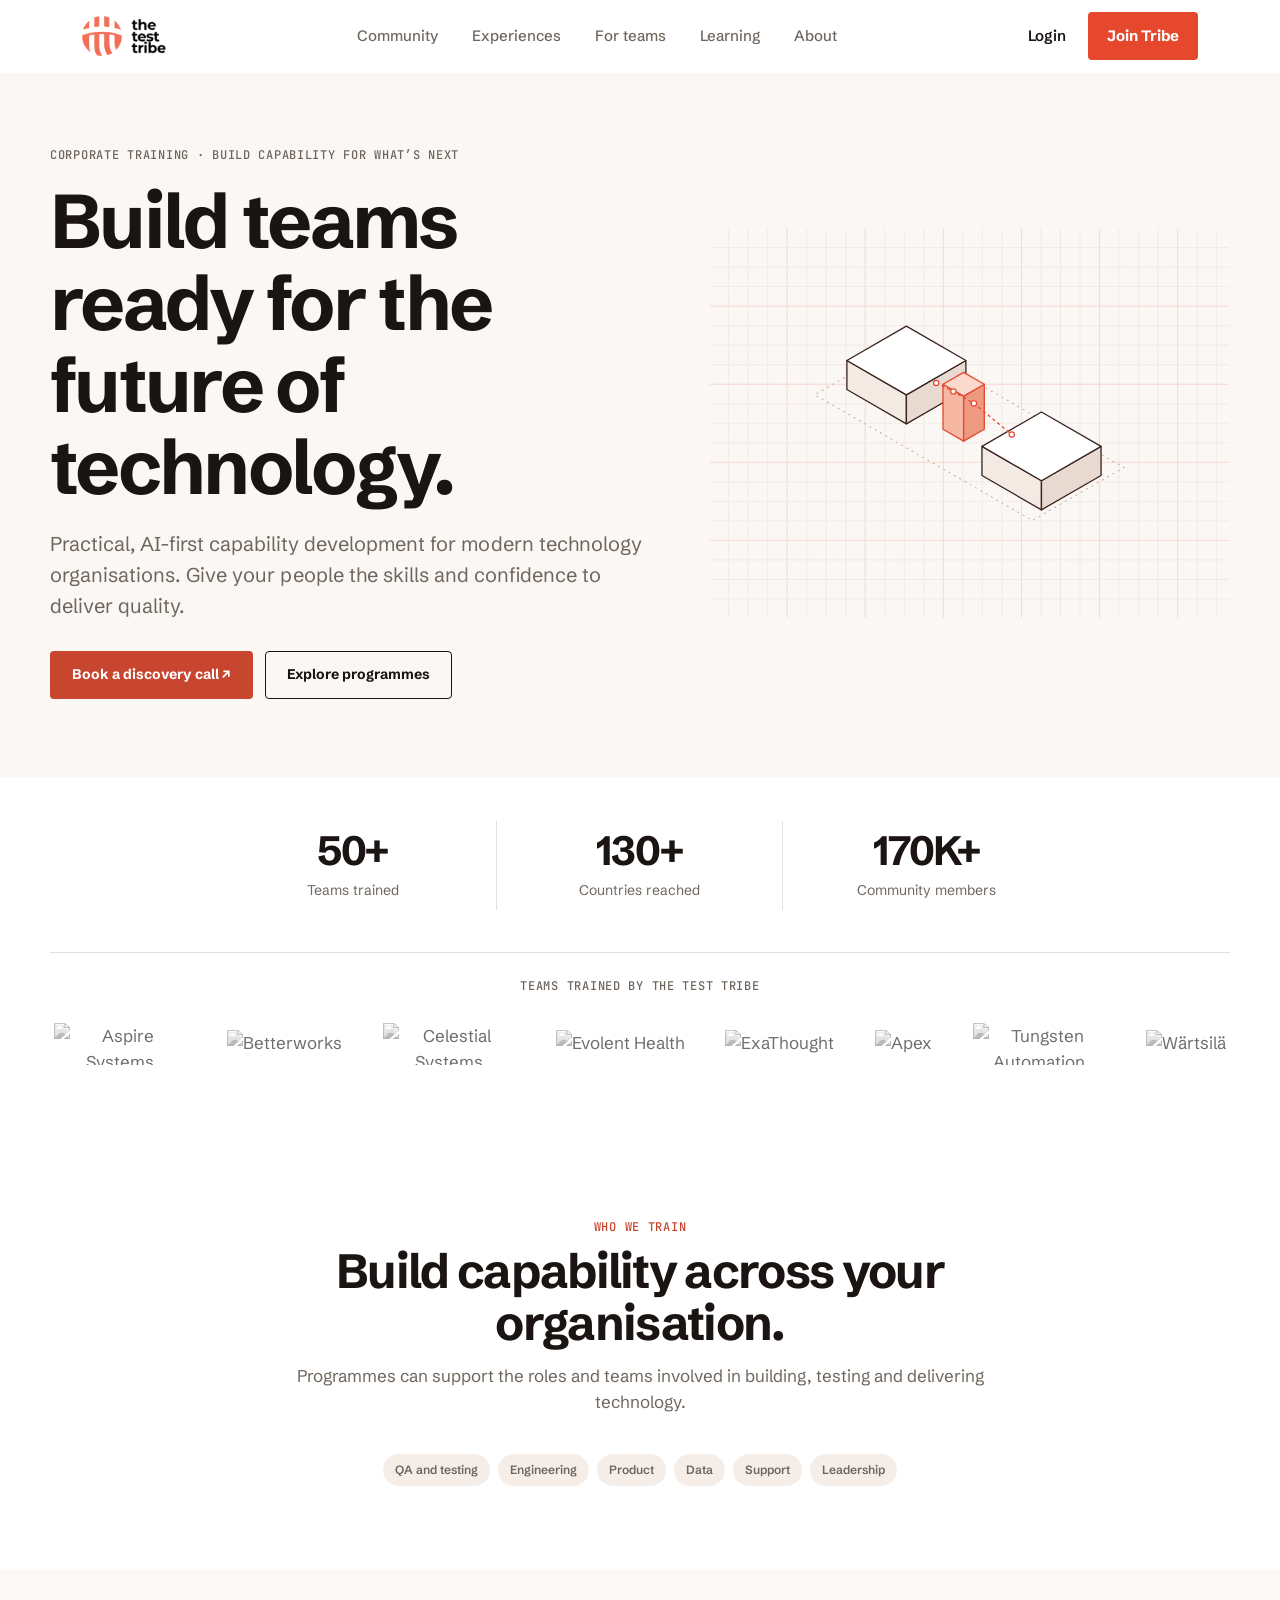
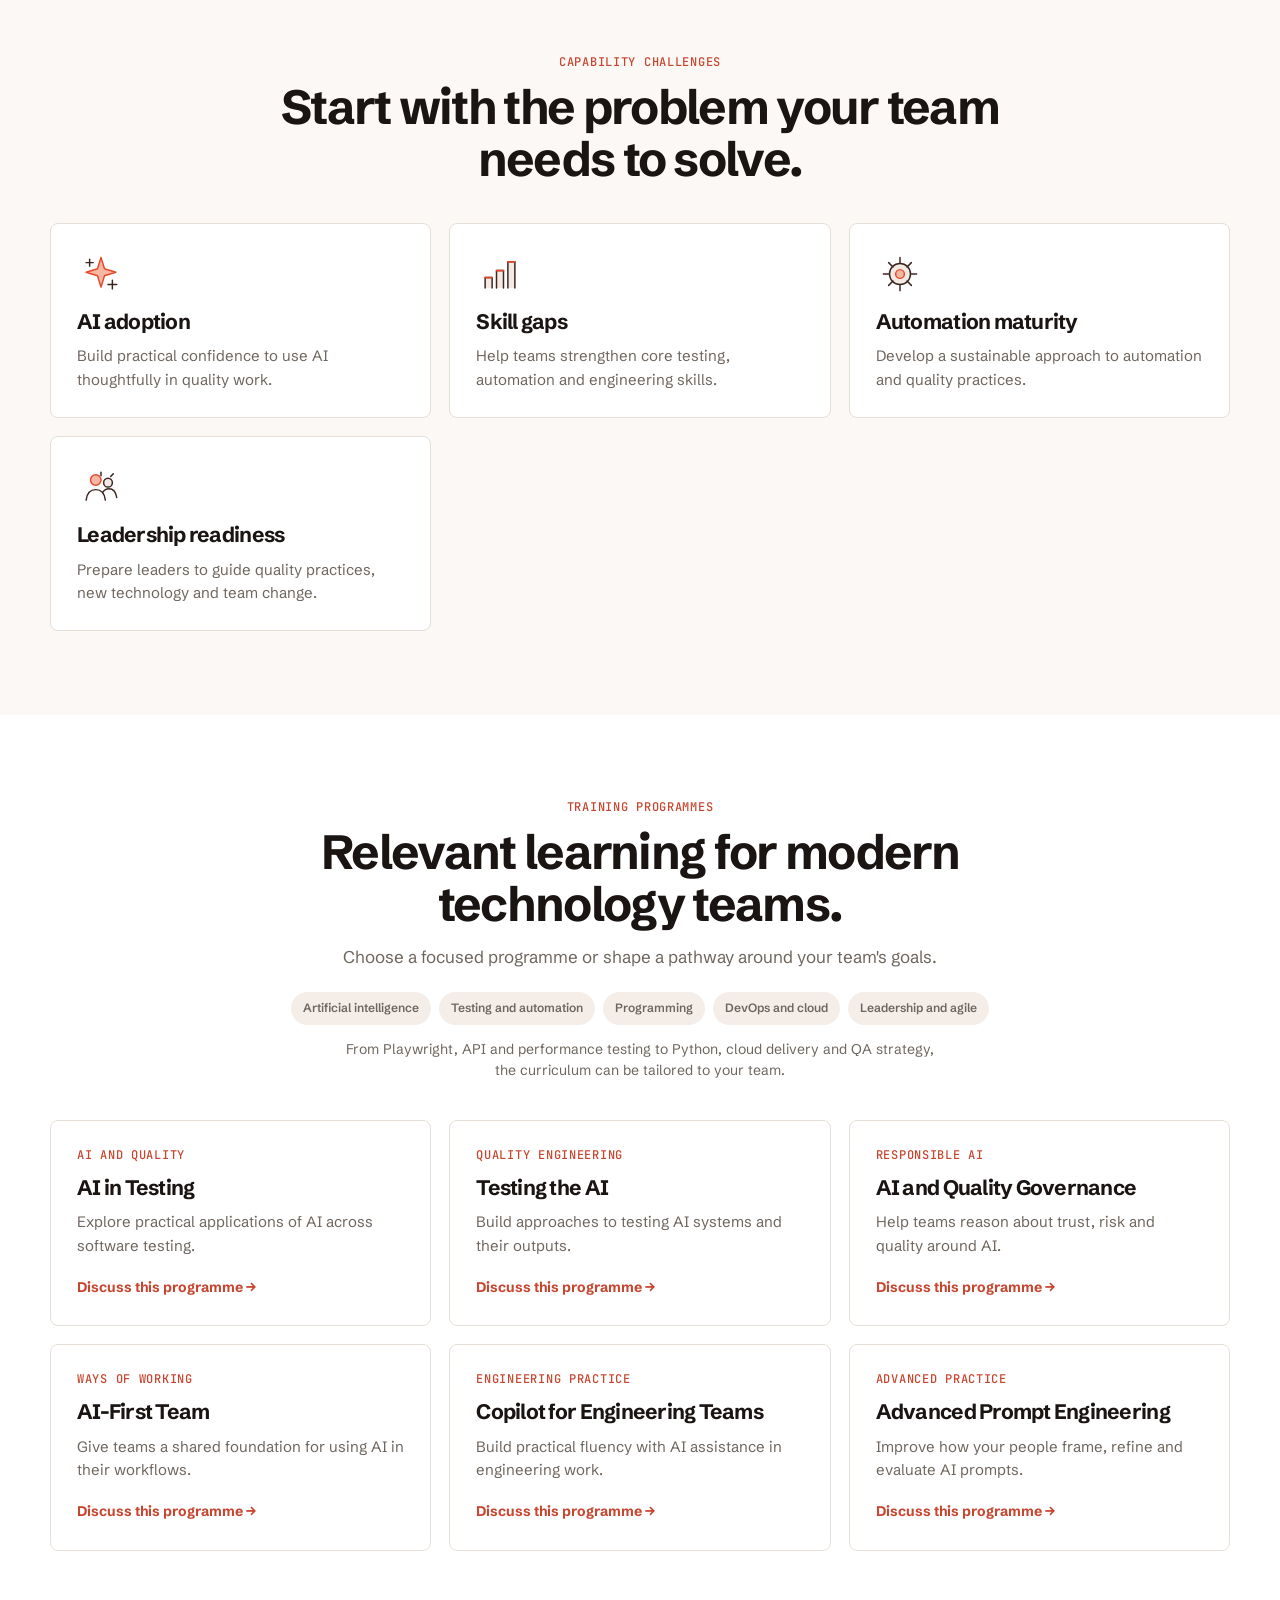
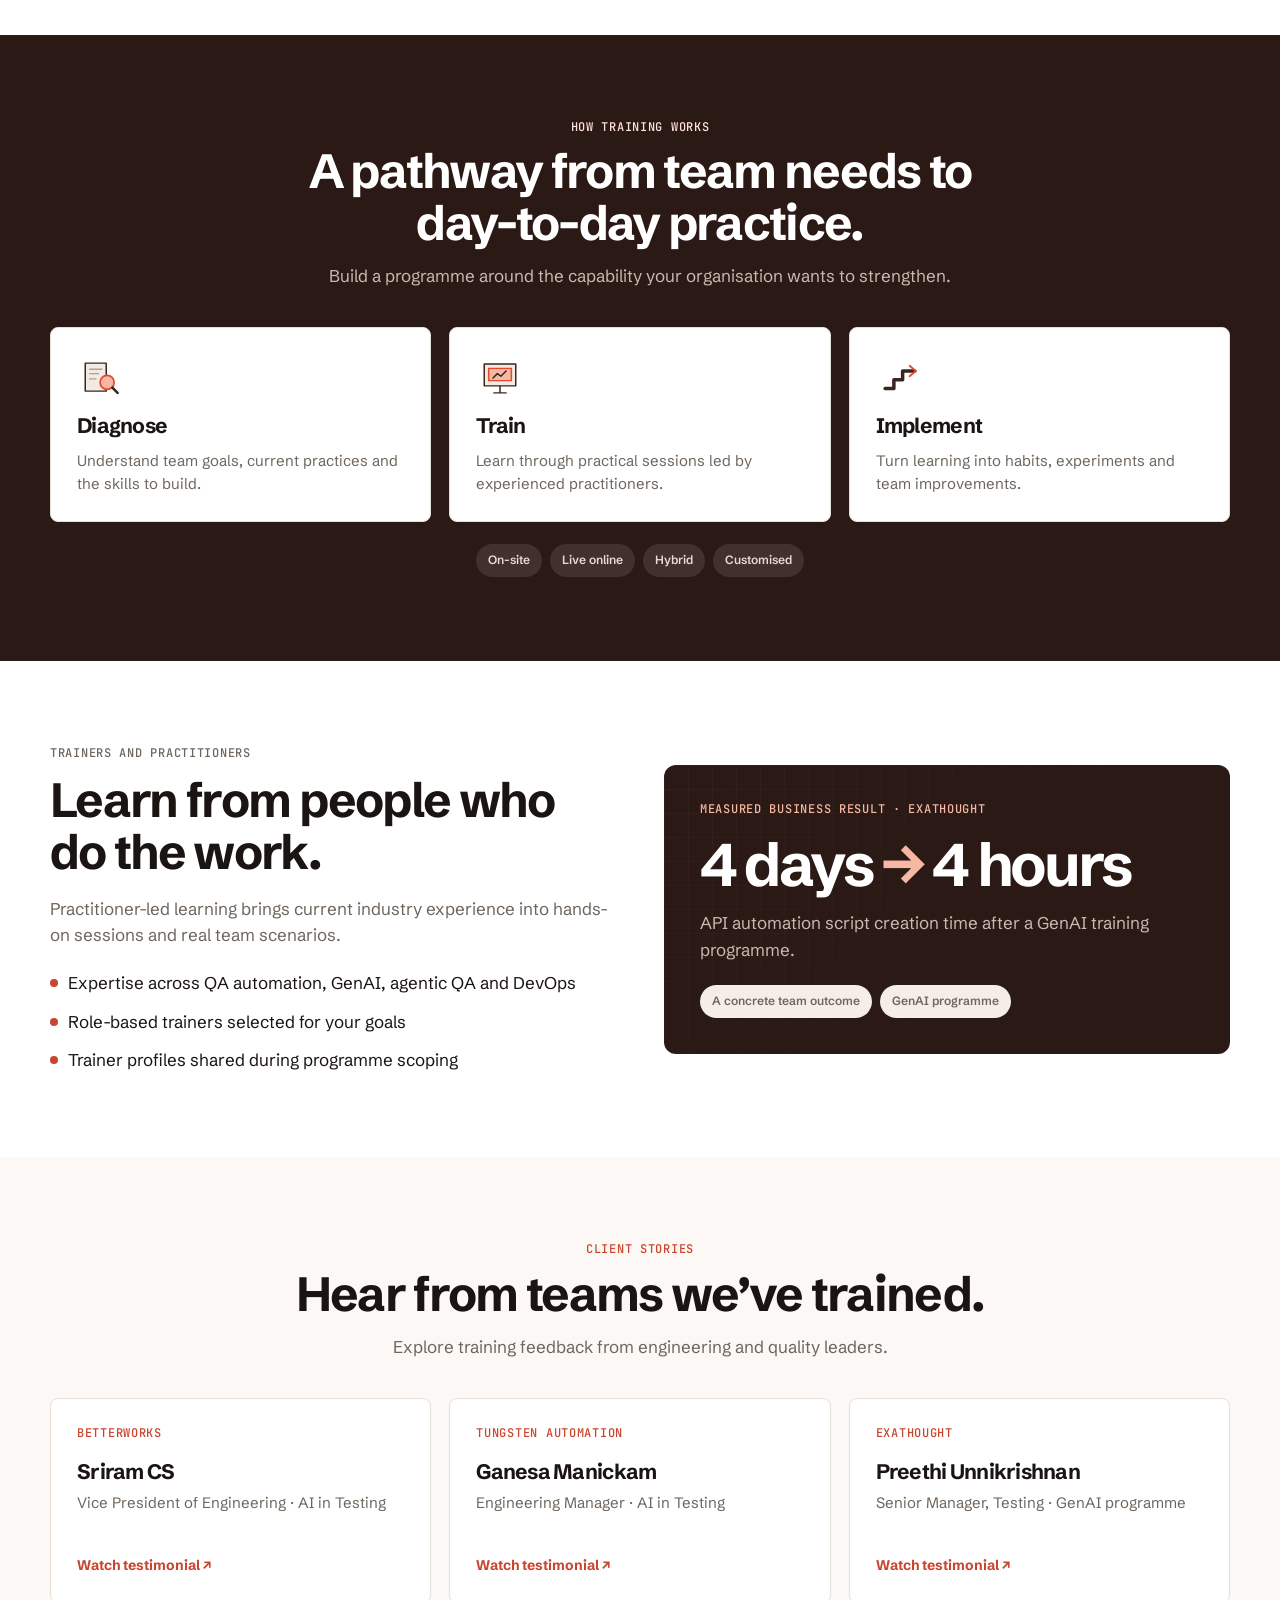
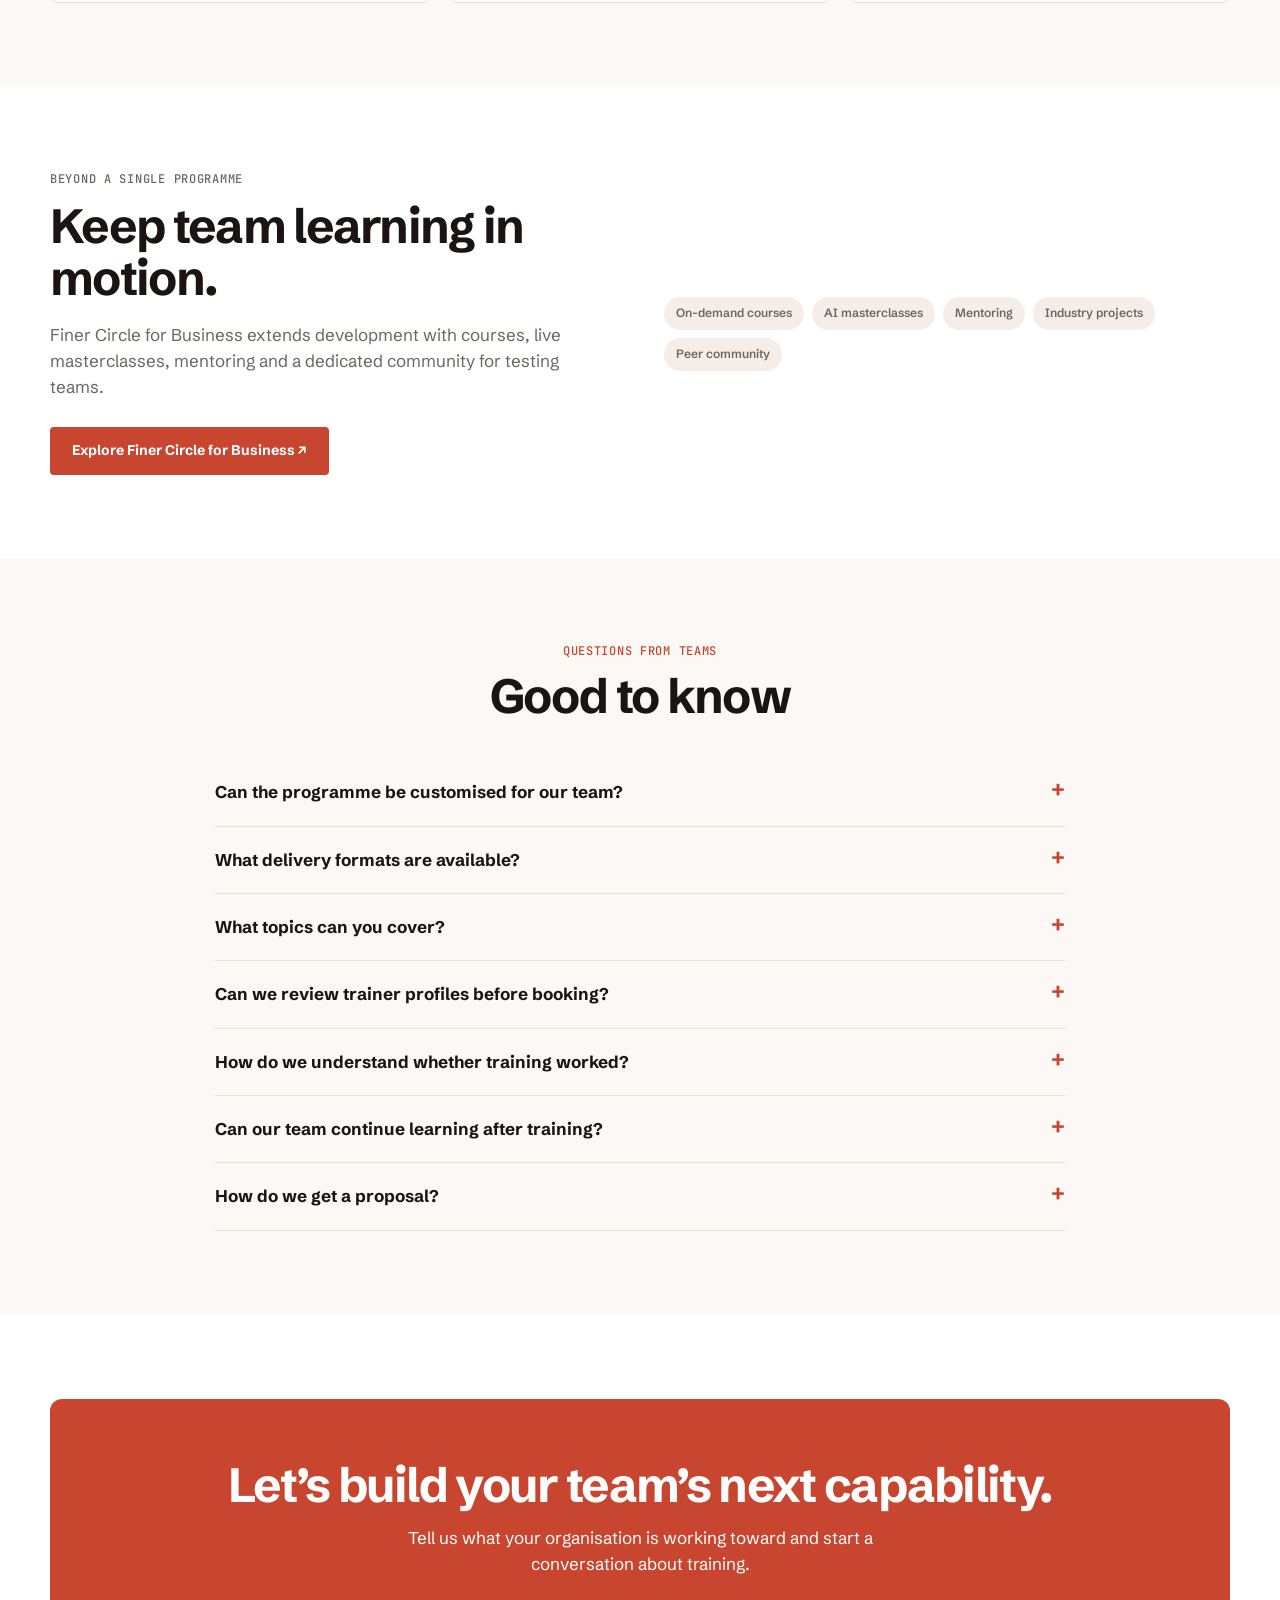
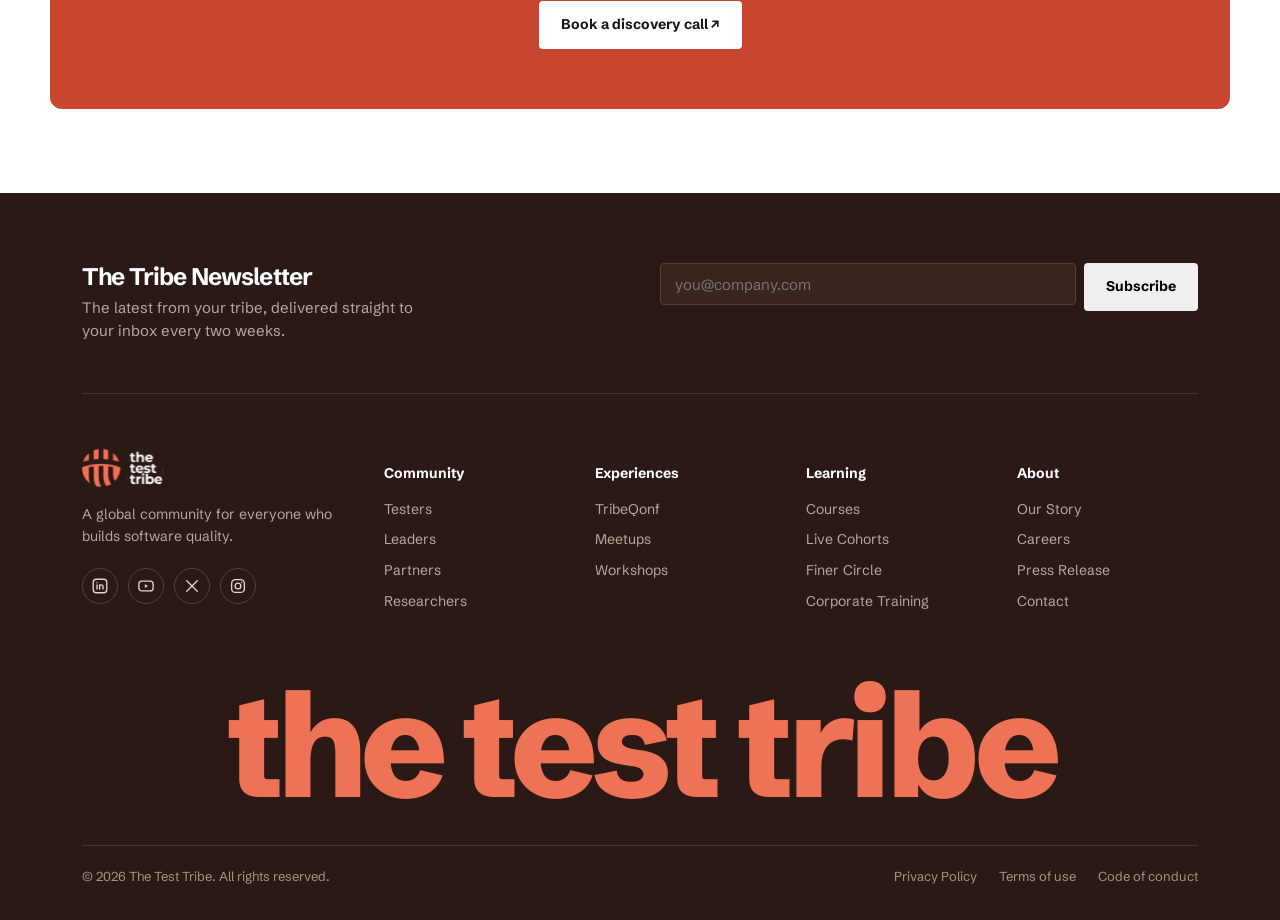
==== commit 12c7ef95: "Improve corporate training gateway" ====
--- a/corporate-training.html
+++ b/corporate-training.html
@@ -1,7 +1,7 @@
 <!doctype html><html lang="en"><head><meta charset="utf-8"><meta name="viewport" content="width=device-width,initial-scale=1"><title>Corporate Training | The Test Tribe</title><link rel="stylesheet" href="the-test-tribe-tokens.css"><link rel="stylesheet" href="site-pages.css">
 <link rel="stylesheet" href="site-components.css"><link rel="preconnect" href="https://fonts.googleapis.com"><link rel="preconnect" href="https://fonts.gstatic.com" crossorigin><link href="https://fonts.googleapis.com/css2?family=Schibsted+Grotesk:wght@400;500;600;700;800&family=JetBrains+Mono:wght@400;500&display=swap" rel="stylesheet"></head><body>
 <tribe-site-nav></tribe-site-nav>
-<main><section class="hero"><div class="wrap hero-grid"><div class="hero-copy"><div class="eyebrow">Corporate Training · Build capability for what’s next</div><h1>Build teams ready for the future of technology.</h1><p>Practical, AI-first capability development for modern technology organisations. Give your people the skills and confidence to deliver quality.</p><div class="hero-actions"><a class="btn btn-primary" href="#contact">Book a discovery call ↗</a><a class="btn btn-outline" href="#programmes">Explore programmes</a></div></div><div class="hero-art" aria-hidden="true"><svg class="illo gateway-illustration" aria-hidden="true" viewBox="0 0 640 480" width="640" height="480"><style>
+<main><section class="hero"><div class="wrap hero-grid"><div class="hero-copy"><div class="eyebrow">Corporate Training · Build capability for what’s next</div><h1>Build teams ready for the future of technology.</h1><p>Practical, AI-first capability development for modern technology organisations. Give your people the skills and confidence to deliver quality.</p><div class="hero-actions"><a class="btn btn-primary" href="https://www.thetesttribe.com/corporate-training/#contact-form">Book a discovery call ↗</a><a class="btn btn-outline" href="#programmes">Explore programmes</a></div></div><div class="hero-art" aria-hidden="true"><svg class="illo gateway-illustration" aria-hidden="true" viewBox="0 0 640 480" width="640" height="480"><style>
 .flow{animation:tt-flow 1.6s linear infinite}
 @keyframes tt-flow{to{stroke-dashoffset:-12}}
 .pulse{animation:tt-pulse 2.8s ease-in-out infinite}
@@ -16,11 +16,14 @@
 @keyframes tt-rise{0%,100%{transform:scaleY(1)}50%{transform:scaleY(1.08)}}
 @media (prefers-reduced-motion:reduce){.flow,.pulse,.bob,.ghost,.blink,.rise{animation:none}}
 </style><defs><clipPath id="cpillopartners"><rect x="1" y="1" width="638" height="478" rx="22"/></clipPath></defs><g clip-path="url(#cpillopartners)"><line x1="0" y1="0" x2="0" y2="480" stroke="#F3D3C8" stroke-width="1"/><line x1="24" y1="0" x2="24" y2="480" stroke="#F1E8E2" stroke-width="1"/><line x1="48" y1="0" x2="48" y2="480" stroke="#F1E8E2" stroke-width="1"/><line x1="72" y1="0" x2="72" y2="480" stroke="#F1E8E2" stroke-width="1"/><line x1="96" y1="0" x2="96" y2="480" stroke="#F3D3C8" stroke-width="1"/><line x1="120" y1="0" x2="120" y2="480" stroke="#F1E8E2" stroke-width="1"/><line x1="144" y1="0" x2="144" y2="480" stroke="#F1E8E2" stroke-width="1"/><line x1="168" y1="0" x2="168" y2="480" stroke="#F1E8E2" stroke-width="1"/><line x1="192" y1="0" x2="192" y2="480" stroke="#F3D3C8" stroke-width="1"/><line x1="216" y1="0" x2="216" y2="480" stroke="#F1E8E2" stroke-width="1"/><line x1="240" y1="0" x2="240" y2="480" stroke="#F1E8E2" stroke-width="1"/><line x1="264" y1="0" x2="264" y2="480" stroke="#F1E8E2" stroke-width="1"/><line x1="288" y1="0" x2="288" y2="480" stroke="#F3D3C8" stroke-width="1"/><line x1="312" y1="0" x2="312" y2="480" stroke="#F1E8E2" stroke-width="1"/><line x1="336" y1="0" x2="336" y2="480" stroke="#F1E8E2" stroke-width="1"/><line x1="360" y1="0" x2="360" y2="480" stroke="#F1E8E2" stroke-width="1"/><line x1="384" y1="0" x2="384" y2="480" stroke="#F3D3C8" stroke-width="1"/><line x1="408" y1="0" x2="408" y2="480" stroke="#F1E8E2" stroke-width="1"/><line x1="432" y1="0" x2="432" y2="480" stroke="#F1E8E2" stroke-width="1"/><line x1="456" y1="0" x2="456" y2="480" stroke="#F1E8E2" stroke-width="1"/><line x1="480" y1="0" x2="480" y2="480" stroke="#F3D3C8" stroke-width="1"/><line x1="504" y1="0" x2="504" y2="480" stroke="#F1E8E2" stroke-width="1"/><line x1="528" y1="0" x2="528" y2="480" stroke="#F1E8E2" stroke-width="1"/><line x1="552" y1="0" x2="552" y2="480" stroke="#F1E8E2" stroke-width="1"/><line x1="576" y1="0" x2="576" y2="480" stroke="#F3D3C8" stroke-width="1"/><line x1="600" y1="0" x2="600" y2="480" stroke="#F1E8E2" stroke-width="1"/><line x1="624" y1="0" x2="624" y2="480" stroke="#F1E8E2" stroke-width="1"/><line x1="0" y1="0" x2="640" y2="0" stroke="#F3D3C8" stroke-width="1"/><line x1="0" y1="24" x2="640" y2="24" stroke="#F1E8E2" stroke-width="1"/><line x1="0" y1="48" x2="640" y2="48" stroke="#F1E8E2" stroke-width="1"/><line x1="0" y1="72" x2="640" y2="72" stroke="#F1E8E2" stroke-width="1"/><line x1="0" y1="96" x2="640" y2="96" stroke="#F3D3C8" stroke-width="1"/><line x1="0" y1="120" x2="640" y2="120" stroke="#F1E8E2" stroke-width="1"/><line x1="0" y1="144" x2="640" y2="144" stroke="#F1E8E2" stroke-width="1"/><line x1="0" y1="168" x2="640" y2="168" stroke="#F1E8E2" stroke-width="1"/><line x1="0" y1="192" x2="640" y2="192" stroke="#F3D3C8" stroke-width="1"/><line x1="0" y1="216" x2="640" y2="216" stroke="#F1E8E2" stroke-width="1"/><line x1="0" y1="240" x2="640" y2="240" stroke="#F1E8E2" stroke-width="1"/><line x1="0" y1="264" x2="640" y2="264" stroke="#F1E8E2" stroke-width="1"/><line x1="0" y1="288" x2="640" y2="288" stroke="#F3D3C8" stroke-width="1"/><line x1="0" y1="312" x2="640" y2="312" stroke="#F1E8E2" stroke-width="1"/><line x1="0" y1="336" x2="640" y2="336" stroke="#F1E8E2" stroke-width="1"/><line x1="0" y1="360" x2="640" y2="360" stroke="#F1E8E2" stroke-width="1"/><line x1="0" y1="384" x2="640" y2="384" stroke="#F3D3C8" stroke-width="1"/><line x1="0" y1="408" x2="640" y2="408" stroke="#F1E8E2" stroke-width="1"/><line x1="0" y1="432" x2="640" y2="432" stroke="#F1E8E2" stroke-width="1"/><line x1="0" y1="456" x2="640" y2="456" stroke="#F1E8E2" stroke-width="1"/><line x1="0" y1="480" x2="640" y2="480" stroke="#F3D3C8" stroke-width="1"/></g><g transform="translate(242.6,156.3) scale(1.250)"><polygon points="0.0,-13.0 213.9,110.5 123.8,162.5 -90.1,39.0" fill="none" stroke="#B89C90" stroke-width="1" stroke-dasharray="2 4" opacity=".8"/><g><polygon points="-58.5,33.8 0.0,67.6 0.0,39.0 -58.5,5.2" fill="#F4EAE4" stroke="#3B2520" stroke-width="1.3" stroke-linejoin="round"/><polygon points="58.5,33.8 0.0,67.6 0.0,39.0 58.5,5.2" fill="#E9DAD1" stroke="#3B2520" stroke-width="1.3" stroke-linejoin="round"/><polygon points="0.0,-28.6 58.5,5.2 0.0,39.0 -58.5,5.2" fill="#FFFFFF" stroke="#3B2520" stroke-width="1.3" stroke-linejoin="round"/></g><g class="pulse"><polygon points="36.0,72.8 56.3,84.5 56.3,40.3 36.0,28.6" fill="#F6B7A3" stroke="#E5482D" stroke-width="1.3" stroke-linejoin="round"/><polygon points="76.6,72.8 56.3,84.5 56.3,40.3 76.6,28.6" fill="#EE9A80" stroke="#E5482D" stroke-width="1.3" stroke-linejoin="round"/><polygon points="56.3,16.9 76.6,28.6 56.3,40.3 36.0,28.6" fill="#FCD9CD" stroke="#E5482D" stroke-width="1.3" stroke-linejoin="round"/></g><g><polygon points="74.3,118.3 132.8,152.1 132.8,123.5 74.3,89.7" fill="#F4EAE4" stroke="#3B2520" stroke-width="1.3" stroke-linejoin="round"/><polygon points="191.4,118.3 132.8,152.1 132.8,123.5 191.4,89.7" fill="#E9DAD1" stroke="#3B2520" stroke-width="1.3" stroke-linejoin="round"/><polygon points="132.8,55.9 191.4,89.7 132.8,123.5 74.3,89.7" fill="#FFFFFF" stroke="#3B2520" stroke-width="1.3" stroke-linejoin="round"/></g><polyline class="flow" points="29.3,27.3 46.2,35.7 66.4,47.4 103.6,78.0" fill="none" stroke="#E5482D" stroke-width="1.3" stroke-dasharray="3 3"/><circle cx="29.3" cy="27.3" r="2.6" fill="#fff" stroke="#E5482D" stroke-width="1.2"/><circle cx="46.2" cy="35.7" r="2.6" fill="#fff" stroke="#E5482D" stroke-width="1.2"/><circle cx="66.4" cy="47.4" r="2.6" fill="#fff" stroke="#E5482D" stroke-width="1.2"/><circle cx="103.6" cy="78.0" r="2.6" fill="#fff" stroke="#E5482D" stroke-width="1.2"/></g></svg></div></div></section>
+<section class="section teams-proof" aria-label="Corporate training reach"><div class="wrap"><div class="teams-stats"><div><b>50+</b><span>Teams trained</span></div><div><b>130+</b><span>Countries reached</span></div><div><b>170K+</b><span>Community members</span></div></div><div class="teams-clients"><p class="eyebrow">Teams trained by The Test Tribe</p><div class="teams-logo-track" aria-label="Selected corporate training clients"><img src="https://www.thetesttribe.com/wp-content/uploads/2026/08/aspire-system.png" alt="Aspire Systems" loading="lazy"><img src="https://www.thetesttribe.com/wp-content/uploads/2026/08/better-works-scaled.png" alt="Betterworks" loading="lazy"><img src="https://www.thetesttribe.com/wp-content/uploads/2026/08/celestial.png" alt="Celestial Systems" loading="lazy"><img src="https://www.thetesttribe.com/wp-content/uploads/2026/08/evolent.png" alt="Evolent Health" loading="lazy"><img src="https://www.thetesttribe.com/wp-content/uploads/2026/08/extrathought.avif" alt="ExaThought" loading="lazy"><img src="https://www.thetesttribe.com/wp-content/uploads/2026/08/apex-1.png" alt="Apex" loading="lazy"><img src="https://www.thetesttribe.com/wp-content/uploads/2026/08/Ttungsten-Automation.png" alt="Tungsten Automation" loading="lazy"><img src="https://www.thetesttribe.com/wp-content/uploads/2026/08/wartsila.png" alt="Wärtsilä" loading="lazy"></div></div></div></section>
 <section class="section"><div class="wrap"><div class="section-heading"><div class="eyebrow">Who we train</div><h2>Build capability across your organisation.</h2><p>Programmes can support the roles and teams involved in building, testing and delivering technology.</p></div><div class="pills" style="justify-content:center"><span class="pill">QA and testing</span><span class="pill">Engineering</span><span class="pill">Product</span><span class="pill">Data</span><span class="pill">Support</span><span class="pill">Leadership</span></div></div></section>
-<section class="section section-soft"><div class="wrap"><div class="section-heading"><div class="eyebrow">Capability challenges</div><h2>Start with the problem your team needs to solve.</h2></div><div class="cards"><article class="card"><div class="icon-box"><svg class="gateway-mark" viewBox="0 0 48 48" aria-hidden="true" focusable="false"><g stroke="#3B2520" stroke-width="1.7" stroke-linecap="round" stroke-linejoin="round"><path d="m24 5 4 13 13 4-13 4-4 13-4-13-13-4 13-4z" fill="#F6B7A3" stroke="#E5482D"/><path d="M37 31v10M32 36h10M11 7v8M7 11h8" fill="none"/></g></svg></div><h3>AI adoption</h3><p>Build practical confidence to use AI thoughtfully in quality work.</p></article><article class="card"><div class="icon-box"><svg class="gateway-mark" viewBox="0 0 48 48" aria-hidden="true" focusable="false"><g stroke="#3B2520" stroke-width="1.7" stroke-linecap="round" stroke-linejoin="round"><path d="M7 40V28h8v12M20 40V20h8v20M33 40V10h8v30" fill="#F4EAE4"/><path d="M7 28h8M20 20h8M33 10h8" stroke="#E5482D" stroke-width="2"/></g></svg></div><h3>Skill gaps</h3><p>Help teams strengthen core testing, automation and engineering skills.</p></article><article class="card"><div class="icon-box"><svg class="gateway-mark" viewBox="0 0 48 48" aria-hidden="true" focusable="false"><g stroke="#3B2520" stroke-width="1.7" stroke-linecap="round" stroke-linejoin="round"><circle cx="24" cy="24" r="12" fill="#F4EAE4"/><circle cx="24" cy="24" r="5" fill="#F6B7A3" stroke="#E5482D"/><path d="M24 5v6M24 37v6M5 24h6M37 24h6M11 11l5 5M32 32l5 5M37 11l-5 5M16 32l-5 5"/></g></svg></div><h3>Automation maturity</h3><p>Develop a sustainable approach to automation and quality practices.</p></article></div></div></section>
-<section class="section" id="programmes"><div class="wrap"><div class="section-heading"><div class="eyebrow">Training programmes</div><h2>Relevant learning for modern technology teams.</h2><p>Choose a focused programme or shape a pathway around your team's goals.</p></div><div class="cards"><article class="card"><div class="eyebrow">AI and quality</div><h3>AI in Testing</h3><p>Explore practical applications of AI across software testing.</p><a class="card-link" href="#contact">Discuss this programme →</a></article><article class="card"><div class="eyebrow">Quality engineering</div><h3>Testing the AI</h3><p>Build approaches to testing AI systems and their outputs.</p><a class="card-link" href="#contact">Discuss this programme →</a></article><article class="card"><div class="eyebrow">Responsible AI</div><h3>AI and Quality Governance</h3><p>Help teams reason about trust, risk and quality around AI.</p><a class="card-link" href="#contact">Discuss this programme →</a></article><article class="card"><div class="eyebrow">Ways of working</div><h3>AI-First Team</h3><p>Give teams a shared foundation for using AI in their workflows.</p><a class="card-link" href="#contact">Discuss this programme →</a></article><article class="card"><div class="eyebrow">Engineering practice</div><h3>Copilot for Engineering Teams</h3><p>Build practical fluency with AI assistance in engineering work.</p><a class="card-link" href="#contact">Discuss this programme →</a></article><article class="card"><div class="eyebrow">Advanced practice</div><h3>Advanced Prompt Engineering</h3><p>Improve how your people frame, refine and evaluate AI prompts.</p><a class="card-link" href="#contact">Discuss this programme →</a></article></div></div></section>
+<section class="section section-soft"><div class="wrap"><div class="section-heading"><div class="eyebrow">Capability challenges</div><h2>Start with the problem your team needs to solve.</h2></div><div class="cards"><article class="card"><div class="icon-box"><svg class="gateway-mark" viewBox="0 0 48 48" aria-hidden="true" focusable="false"><g stroke="#3B2520" stroke-width="1.7" stroke-linecap="round" stroke-linejoin="round"><path d="m24 5 4 13 13 4-13 4-4 13-4-13-13-4 13-4z" fill="#F6B7A3" stroke="#E5482D"/><path d="M37 31v10M32 36h10M11 7v8M7 11h8" fill="none"/></g></svg></div><h3>AI adoption</h3><p>Build practical confidence to use AI thoughtfully in quality work.</p></article><article class="card"><div class="icon-box"><svg class="gateway-mark" viewBox="0 0 48 48" aria-hidden="true" focusable="false"><g stroke="#3B2520" stroke-width="1.7" stroke-linecap="round" stroke-linejoin="round"><path d="M7 40V28h8v12M20 40V20h8v20M33 40V10h8v30" fill="#F4EAE4"/><path d="M7 28h8M20 20h8M33 10h8" stroke="#E5482D" stroke-width="2"/></g></svg></div><h3>Skill gaps</h3><p>Help teams strengthen core testing, automation and engineering skills.</p></article><article class="card"><div class="icon-box"><svg class="gateway-mark" viewBox="0 0 48 48" aria-hidden="true" focusable="false"><g stroke="#3B2520" stroke-width="1.7" stroke-linecap="round" stroke-linejoin="round"><circle cx="24" cy="24" r="12" fill="#F4EAE4"/><circle cx="24" cy="24" r="5" fill="#F6B7A3" stroke="#E5482D"/><path d="M24 5v6M24 37v6M5 24h6M37 24h6M11 11l5 5M32 32l5 5M37 11l-5 5M16 32l-5 5"/></g></svg></div><h3>Automation maturity</h3><p>Develop a sustainable approach to automation and quality practices.</p></article><article class="card"><div class="icon-box"><svg class="gateway-mark" viewBox="0 0 48 48" aria-hidden="true" focusable="false"><g fill="none" stroke="#3B2520" stroke-width="1.7" stroke-linecap="round" stroke-linejoin="round"><circle cx="18" cy="16" r="6" fill="#F6B7A3" stroke="#E5482D"/><circle cx="32" cy="19" r="5" fill="#F4EAE4"/><path d="M7 39c1-8 5-12 11-12s10 4 11 12M26 30c2-3 4-4 7-4 5 0 8 4 9 10M24 7v4M38 9l-3 3"/></g></svg></div><h3>Leadership readiness</h3><p>Prepare leaders to guide quality practices, new technology and team change.</p></article></div></div></section>
+<section class="section" id="programmes"><div class="wrap"><div class="section-heading"><div class="eyebrow">Training programmes</div><h2>Relevant learning for modern technology teams.</h2><p>Choose a focused programme or shape a pathway around your team's goals.</p><div class="pills teams-topics" aria-label="Programme areas"><span class="pill">Artificial intelligence</span><span class="pill">Testing and automation</span><span class="pill">Programming</span><span class="pill">DevOps and cloud</span><span class="pill">Leadership and agile</span></div><p class="teams-programme-note">From Playwright, API and performance testing to Python, cloud delivery and QA strategy, the curriculum can be tailored to your team.</p></div><div class="cards"><article class="card"><div class="eyebrow">AI and quality</div><h3>AI in Testing</h3><p>Explore practical applications of AI across software testing.</p><a class="card-link" href="https://www.thetesttribe.com/corporate-training/#contact-form">Discuss this programme →</a></article><article class="card"><div class="eyebrow">Quality engineering</div><h3>Testing the AI</h3><p>Build approaches to testing AI systems and their outputs.</p><a class="card-link" href="https://www.thetesttribe.com/corporate-training/#contact-form">Discuss this programme →</a></article><article class="card"><div class="eyebrow">Responsible AI</div><h3>AI and Quality Governance</h3><p>Help teams reason about trust, risk and quality around AI.</p><a class="card-link" href="https://www.thetesttribe.com/corporate-training/#contact-form">Discuss this programme →</a></article><article class="card"><div class="eyebrow">Ways of working</div><h3>AI-First Team</h3><p>Give teams a shared foundation for using AI in their workflows.</p><a class="card-link" href="https://www.thetesttribe.com/corporate-training/#contact-form">Discuss this programme →</a></article><article class="card"><div class="eyebrow">Engineering practice</div><h3>Copilot for Engineering Teams</h3><p>Build practical fluency with AI assistance in engineering work.</p><a class="card-link" href="https://www.thetesttribe.com/corporate-training/#contact-form">Discuss this programme →</a></article><article class="card"><div class="eyebrow">Advanced practice</div><h3>Advanced Prompt Engineering</h3><p>Improve how your people frame, refine and evaluate AI prompts.</p><a class="card-link" href="https://www.thetesttribe.com/corporate-training/#contact-form">Discuss this programme →</a></article></div></div></section>
 <section class="section section-dark"><div class="wrap"><div class="section-heading"><div class="eyebrow">How training works</div><h2>A pathway from team needs to day-to-day practice.</h2><p>Build a programme around the capability your organisation wants to strengthen.</p></div><div class="cards"><article class="card"><div class="icon-box"><svg class="gateway-mark" viewBox="0 0 48 48" aria-hidden="true" focusable="false"><g stroke="#3B2520" stroke-width="1.7" stroke-linecap="round" stroke-linejoin="round"><rect x="6" y="7" width="24" height="32" fill="#F4EAE4"/><path d="M11 14h14M11 19h10M11 25h7" stroke="#B89C90"/><circle cx="31" cy="29" r="8" fill="#F6B7A3" stroke="#E5482D" stroke-width="2"/><path d="m37 35 6 6" stroke-width="3"/></g></svg></div><h3>Diagnose</h3><p>Understand team goals, current practices and the skills to build.</p></article><article class="card"><div class="icon-box"><svg class="gateway-mark" viewBox="0 0 48 48" aria-hidden="true" focusable="false"><g stroke="#3B2520" stroke-width="1.7" stroke-linecap="round" stroke-linejoin="round"><path d="M6 8h36v25H6z" fill="#F4EAE4"/><path d="M11 13h26v14H11z" fill="#F6B7A3" stroke="#E5482D"/><path d="M24 33v7M17 41h14"/><path d="m16 24 5-5 4 3 6-6" fill="none"/></g></svg></div><h3>Train</h3><p>Learn through practical sessions led by experienced practitioners.</p></article><article class="card"><div class="icon-box"><svg class="gateway-mark" viewBox="0 0 48 48" aria-hidden="true" focusable="false"><g stroke="#3B2520" stroke-width="1.7" stroke-linecap="round" stroke-linejoin="round"><path d="M7 36h10V26h10V16h14" fill="none" stroke-width="4"/><path d="m35 10 7 6-7 6" fill="none" stroke="#E5482D" stroke-width="2"/></g></svg></div><h3>Implement</h3><p>Turn learning into habits, experiments and team improvements.</p></article></div><div class="pills" style="justify-content:center"><span class="pill">On-site</span><span class="pill">Live online</span><span class="pill">Hybrid</span><span class="pill">Customised</span></div></div></section>
-<section class="section"><div class="wrap split"><div><div class="eyebrow">Trainers and practitioners</div><h2>Learn from people who do the work.</h2><p>Training is led by practitioners who bring real industry experience and a focus on useful, hands-on learning.</p><ul class="bullet-list"><li>Practical examples and exercises</li><li>Relevant experience in quality and engineering</li><li>Programme shaped to team needs</li></ul></div><div class="feature-panel"><div class="eyebrow" style="color:#F6B7A3">Business results</div><h3>Capability that connects to the work.</h3><p>Set clear learning outcomes and track how new skills can support your team's goals.</p><div class="pills"><span class="pill">Team goals</span><span class="pill">Applied learning</span><span class="pill">Continuous development</span></div></div></div></section>
-<section class="section section-soft"><div class="wrap"><div class="section-heading"><div class="eyebrow">Questions from teams</div><h2>Good to know</h2></div><div class="faq"><details><summary>Can the programme be customised for our team?</summary><p>Yes. A discovery conversation helps clarify your goals, audience, delivery format and relevant programme options.</p></details><details><summary>What delivery formats are available?</summary><p>Training can be delivered on-site, live online, in a hybrid format or as a customised programme.</p></details><details><summary>Who are the programmes for?</summary><p>Technology teams across QA, engineering, product, data, support and leadership.</p></details><details><summary>Can our team continue learning after training?</summary><p>Explore Finer Circle for Business as an ongoing learning, mentoring and community option.</p></details></div></div></section>
-<section class="section" id="contact"><div class="wrap"><div class="cta-band"><h2>Let’s build your team’s next capability.</h2><p>Tell us what your organisation is working toward and start a conversation about training.</p><a class="btn btn-light" href="the-test-tribe-home-5-illustrated.html#join">Contact The Test Tribe ↗</a></div></div></section></main>
+<section class="section"><div class="wrap split"><div><div class="eyebrow">Trainers and practitioners</div><h2>Learn from people who do the work.</h2><p>Practitioner-led learning brings current industry experience into hands-on sessions and real team scenarios.</p><ul class="bullet-list"><li>Expertise across QA automation, GenAI, agentic QA and DevOps</li><li>Role-based trainers selected for your goals</li><li>Trainer profiles shared during programme scoping</li></ul></div><div class="feature-panel teams-outcome"><div class="eyebrow" style="color:#F6B7A3">Measured business result · ExaThought</div><h3>4 days <span aria-hidden="true">→</span> 4 hours</h3><p>API automation script creation time after a GenAI training programme.</p><div class="pills"><span class="pill">A concrete team outcome</span><span class="pill">GenAI programme</span></div></div></div></section>
+<section class="section section-soft"><div class="wrap"><div class="section-heading"><div class="eyebrow">Client stories</div><h2>Hear from teams we’ve trained.</h2><p>Explore training feedback from engineering and quality leaders.</p></div><div class="cards teams-testimonials"><a class="card teams-story" href="https://player.vimeo.com/video/1217586398" target="_blank" rel="noopener noreferrer"><span class="eyebrow">Betterworks</span><h3>Sriram CS</h3><p>Vice President of Engineering · AI in Testing</p><span class="card-link">Watch testimonial ↗</span></a><a class="card teams-story" href="https://player.vimeo.com/video/1217586399" target="_blank" rel="noopener noreferrer"><span class="eyebrow">Tungsten Automation</span><h3>Ganesa Manickam</h3><p>Engineering Manager · AI in Testing</p><span class="card-link">Watch testimonial ↗</span></a><a class="card teams-story" href="https://player.vimeo.com/video/1217586400" target="_blank" rel="noopener noreferrer"><span class="eyebrow">ExaThought</span><h3>Preethi Unnikrishnan</h3><p>Senior Manager, Testing · GenAI programme</p><span class="card-link">Watch testimonial ↗</span></a></div></div></section>
+<section class="section"><div class="wrap split teams-continuous"><div><div class="eyebrow">Beyond a single programme</div><h2>Keep team learning in motion.</h2><p>Finer Circle for Business extends development with courses, live masterclasses, mentoring and a dedicated community for testing teams.</p><a class="btn btn-primary" href="https://www.thetesttribe.com/finer-circle-for-business/" target="_blank" rel="noopener noreferrer">Explore Finer Circle for Business ↗</a></div><div class="pills"><span class="pill">On-demand courses</span><span class="pill">AI masterclasses</span><span class="pill">Mentoring</span><span class="pill">Industry projects</span><span class="pill">Peer community</span></div></div></section>
+<section class="section section-soft"><div class="wrap"><div class="section-heading"><div class="eyebrow">Questions from teams</div><h2>Good to know</h2></div><tribe-page-faq page="teams"></tribe-page-faq></div></section>
+<section class="section" id="contact"><div class="wrap"><div class="cta-band"><h2>Let’s build your team’s next capability.</h2><p>Tell us what your organisation is working toward and start a conversation about training.</p><a class="btn btn-light" href="https://www.thetesttribe.com/corporate-training/#contact-form" target="_blank" rel="noopener noreferrer">Book a discovery call ↗</a></div></div></section></main>
 <tribe-site-footer></tribe-site-footer><script src="site-components.js"></script><script src="site-pages.js"></script></body></html>
--- a/site-pages.css
+++ b/site-pages.css
@@ -12,3 +12,78 @@
 .card-link{color:#C8462F}
 :where(a,button,input,summary):focus-visible{outline:2px solid #fff;outline-offset:2px;box-shadow:0 0 0 4px #2B1915}
 .bullet-list + .btn,.bullet-list + .card-link{margin-top:24px}
+
+/* Partner enquiry form: page-specific layout built on the shared site field and button system */
+.partner-audience-tags{justify-content:center;margin-top:28px}
+.partner-conference-cards .card{display:flex;flex-direction:column;align-items:flex-start}
+.partner-conference-cards .card h3{font-size:28px;margin:10px 0}
+.partner-conference-cards .card .bullet-list{margin-top:20px;font-size:14px}
+.partner-conference-cards .card .card-link{margin-top:auto;padding-top:24px}
+.partner-request{max-width:920px;margin:0 auto;padding:clamp(24px,4vw,42px);border:1px solid var(--page-line);border-radius:8px;background:#fff}
+.partner-form{display:grid;grid-template-columns:repeat(2,minmax(0,1fr));gap:18px 20px}
+.partner-field{min-width:0}
+.partner-field label{display:block;margin-bottom:7px;font-size:14px;font-weight:700}
+.partner-field input,.partner-field select,.partner-field textarea{display:block;width:100%;min-height:48px;padding:11px 13px;border:1px solid var(--page-line);border-radius:4px;background:#fff;color:var(--page-ink);font:inherit;font-size:15px}
+.partner-field textarea{min-height:128px;resize:vertical}
+.partner-field input::placeholder,.partner-field textarea::placeholder{color:#81766E}
+.partner-field input:focus-visible,.partner-field select:focus-visible,.partner-field textarea:focus-visible{outline:2px solid var(--page-accent);outline-offset:2px}
+.partner-field-wide{grid-column:1/-1}
+.partner-form-submit{display:flex;align-items:center;gap:16px;flex-wrap:wrap;margin-top:2px}
+.partner-form-submit span{max-width:48ch;color:var(--page-muted);font-size:13px}
+@media(max-width:680px){.partner-form{grid-template-columns:1fr;gap:16px}.partner-field-wide{grid-column:auto}.partner-form-submit{align-items:flex-start;flex-direction:column}.partner-form-submit .btn{width:100%}}
+
+.partner-email-fallback{margin-top:18px;color:var(--page-muted);font-size:14px}
+.partner-email-fallback a{color:var(--page-accent);font-weight:700;text-decoration:underline;text-underline-offset:3px}
+/* Keep two conference offers balanced; match the homepage's equal-width stacked mobile CTAs. */
+.partner-conference-cards{grid-template-columns:repeat(2,minmax(0,1fr))}
+@media(max-width:680px){.partner-conference-cards{grid-template-columns:1fr}.hero-actions{display:grid;grid-template-columns:1fr;width:100%;max-width:340px;margin:30px auto 0}.hero-actions .btn{width:100%;font-weight:700}}
+
+
+/* Shared page blocks */
+tribe-page-faq,tribe-chapter-card,tribe-upcoming-events{display:block}
+tribe-chapter-card{min-width:0}
+.chapter-card{height:100%}
+.event-grid-compact{grid-template-columns:repeat(3,minmax(0,1fr))}
+.event-grid-compact .event-card{min-height:280px}
+.section-more{text-align:center;margin-top:16px}
+.section-more .card-link{margin-top:8px}
+@media(max-width:900px){.event-grid-compact{grid-template-columns:1fr}}
+
+.faq details p a{color:var(--page-accent);text-decoration:underline;text-underline-offset:3px}
+.section-dark .faq details p a{color:#F6B7A3}
+
+.leader-community-grid{grid-template-columns:repeat(4,minmax(0,1fr))}
+.leader-finer-card{max-width:780px;margin:0 auto;padding:36px}
+.leader-finer-card h3{font-size:clamp(24px,3vw,32px);margin:12px 0}
+.leader-finer-card p{max-width:66ch;color:var(--page-muted)}
+.leader-pair-cards{grid-template-columns:repeat(2,minmax(0,1fr))}
+.leader-contribution-grid{grid-template-columns:repeat(4,minmax(0,1fr))}
+@media(max-width:900px){.leader-community-grid,.leader-contribution-grid{grid-template-columns:repeat(2,minmax(0,1fr))}}
+@media(max-width:680px){.leader-community-grid,.leader-contribution-grid,.leader-pair-cards{grid-template-columns:1fr}.leader-finer-card{padding:26px}}
+
+/* Corporate training proof and portfolio details */
+.teams-proof{padding-top:44px;padding-bottom:54px;background:#fff}
+.teams-stats{display:grid;grid-template-columns:repeat(3,minmax(0,1fr));max-width:860px;margin:0 auto 42px;text-align:center}
+.teams-stats>div{padding:8px 20px;border-right:1px solid var(--page-line)}
+.teams-stats>div:last-child{border-right:0}
+.teams-stats b{display:block;font-size:clamp(28px,3.2vw,42px);line-height:1.05;letter-spacing:-.045em}
+.teams-stats span{display:block;margin-top:8px;color:var(--page-muted);font-size:14px}
+.teams-clients{padding-top:25px;border-top:1px solid var(--page-line);text-align:center}
+.teams-clients>.eyebrow{margin-bottom:18px}
+.teams-logo-track{display:flex;align-items:center;justify-content:space-between;gap:36px;overflow-x:auto;padding:10px 4px 16px;scroll-snap-type:x mandatory;scrollbar-color:#D8CEC8 transparent;scrollbar-width:thin}
+.teams-logo-track img{width:auto;height:auto;max-width:132px;max-height:42px;flex:0 0 auto;object-fit:contain;filter:grayscale(1);opacity:.62;scroll-snap-align:center}
+.teams-logo-track img:hover{opacity:.9}
+.teams-topics{justify-content:center;margin-top:22px}
+.teams-programme-note{margin:14px auto 0;max-width:66ch;font-size:14px!important}
+.teams-outcome h3{font-size:clamp(38px,5vw,60px);letter-spacing:-.055em}
+.teams-outcome h3 span{color:#F6B7A3}
+.teams-testimonials{grid-template-columns:repeat(3,minmax(0,1fr))}
+.teams-story{display:flex;min-height:205px;flex-direction:column;align-items:flex-start;transition:transform .2s,border-color .2s}
+.teams-story:hover{transform:translateY(-3px);border-color:#D0BDB2}
+.teams-story h3{margin:18px 0 8px}
+.teams-story p{margin-bottom:20px}
+.teams-story .card-link{margin-top:auto}
+.teams-continuous>.pills{align-content:center;justify-content:flex-start}
+.teams-continuous .btn{margin-top:8px}
+@media(max-width:900px){.teams-logo-track{justify-content:flex-start}.teams-testimonials{grid-template-columns:repeat(2,minmax(0,1fr))}}
+@media(max-width:680px){.teams-stats{grid-template-columns:repeat(3,minmax(0,1fr));margin-bottom:32px}.teams-stats>div{padding:8px 6px}.teams-stats span{font-size:12px}.teams-logo-track{gap:28px}.teams-logo-track img{max-width:108px;max-height:34px}.teams-testimonials{grid-template-columns:1fr}}
--- a/site-components.css
+++ b/site-components.css
@@ -77,7 +77,7 @@
 
 
 /* Editorial report banners and their shared report-cover visual */
-.research{padding:80px 0}
+tribe-research-reports{display:block}.research{padding:80px 0}.research.report-embed{padding:0}
 .report-pair{display:grid;grid-template-columns:1.12fr .88fr;gap:18px}
 .report-feature{display:grid;grid-template-columns:minmax(0,1fr) minmax(190px,.78fr);align-items:center;gap:22px;min-width:0;padding:30px;border:1px solid rgba(43,25,21,.08);border-radius:8px;background:var(--sand,#F4EAE4);color:var(--ink,#1A1412);overflow:hidden}
 .report-ai{background:var(--brown,#2B1915);color:#fff}
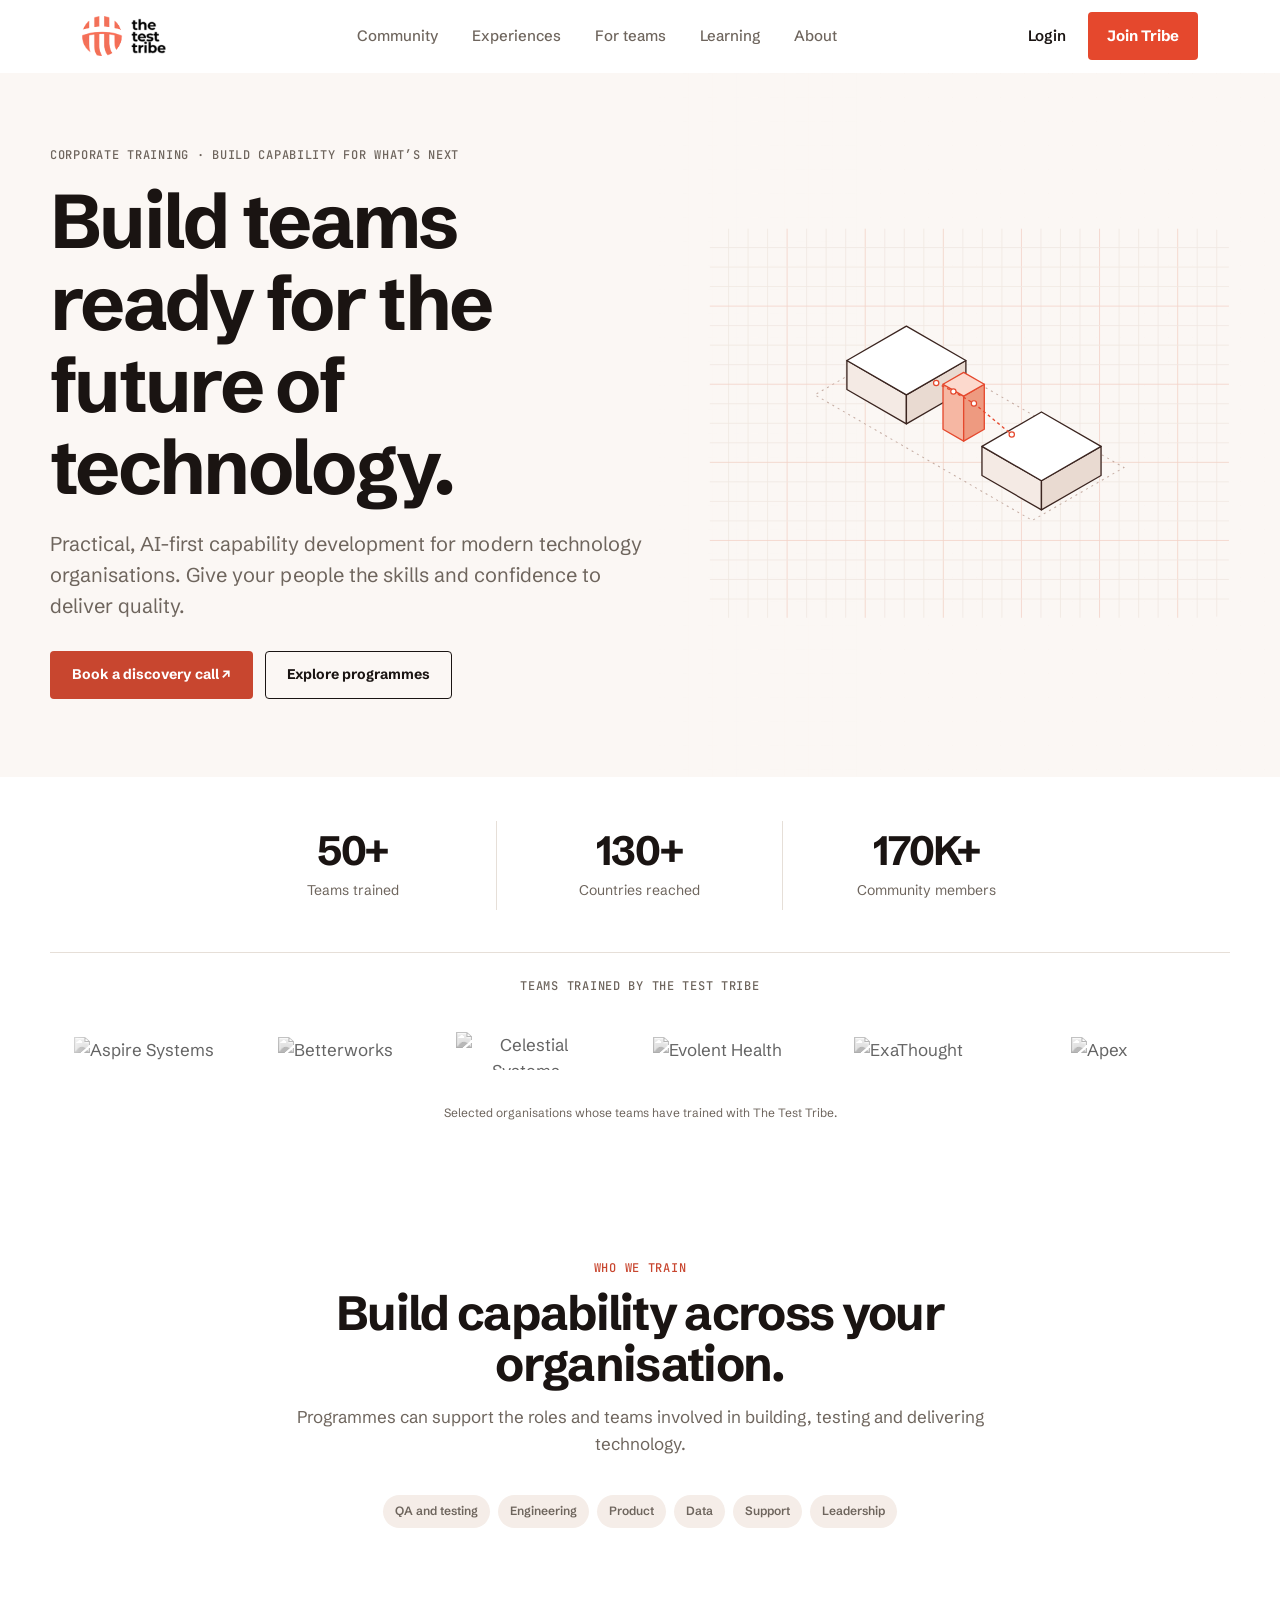
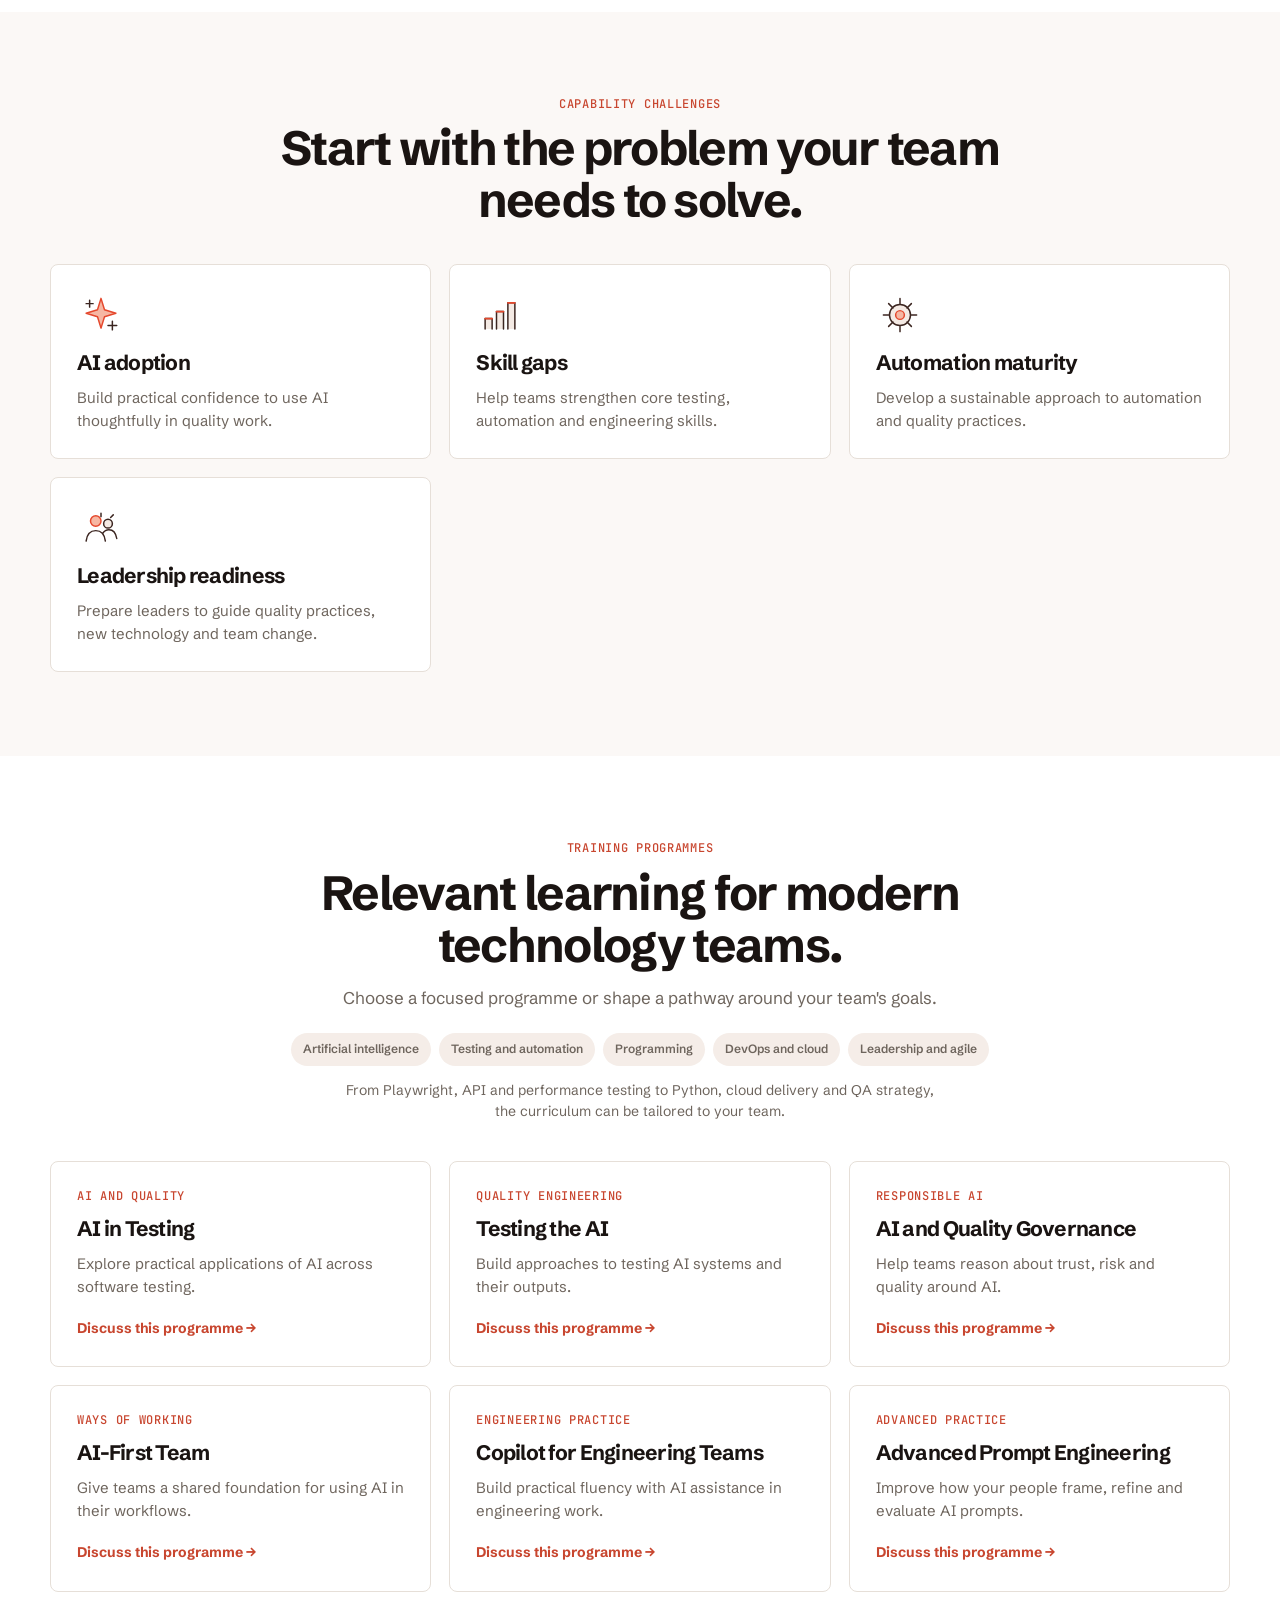
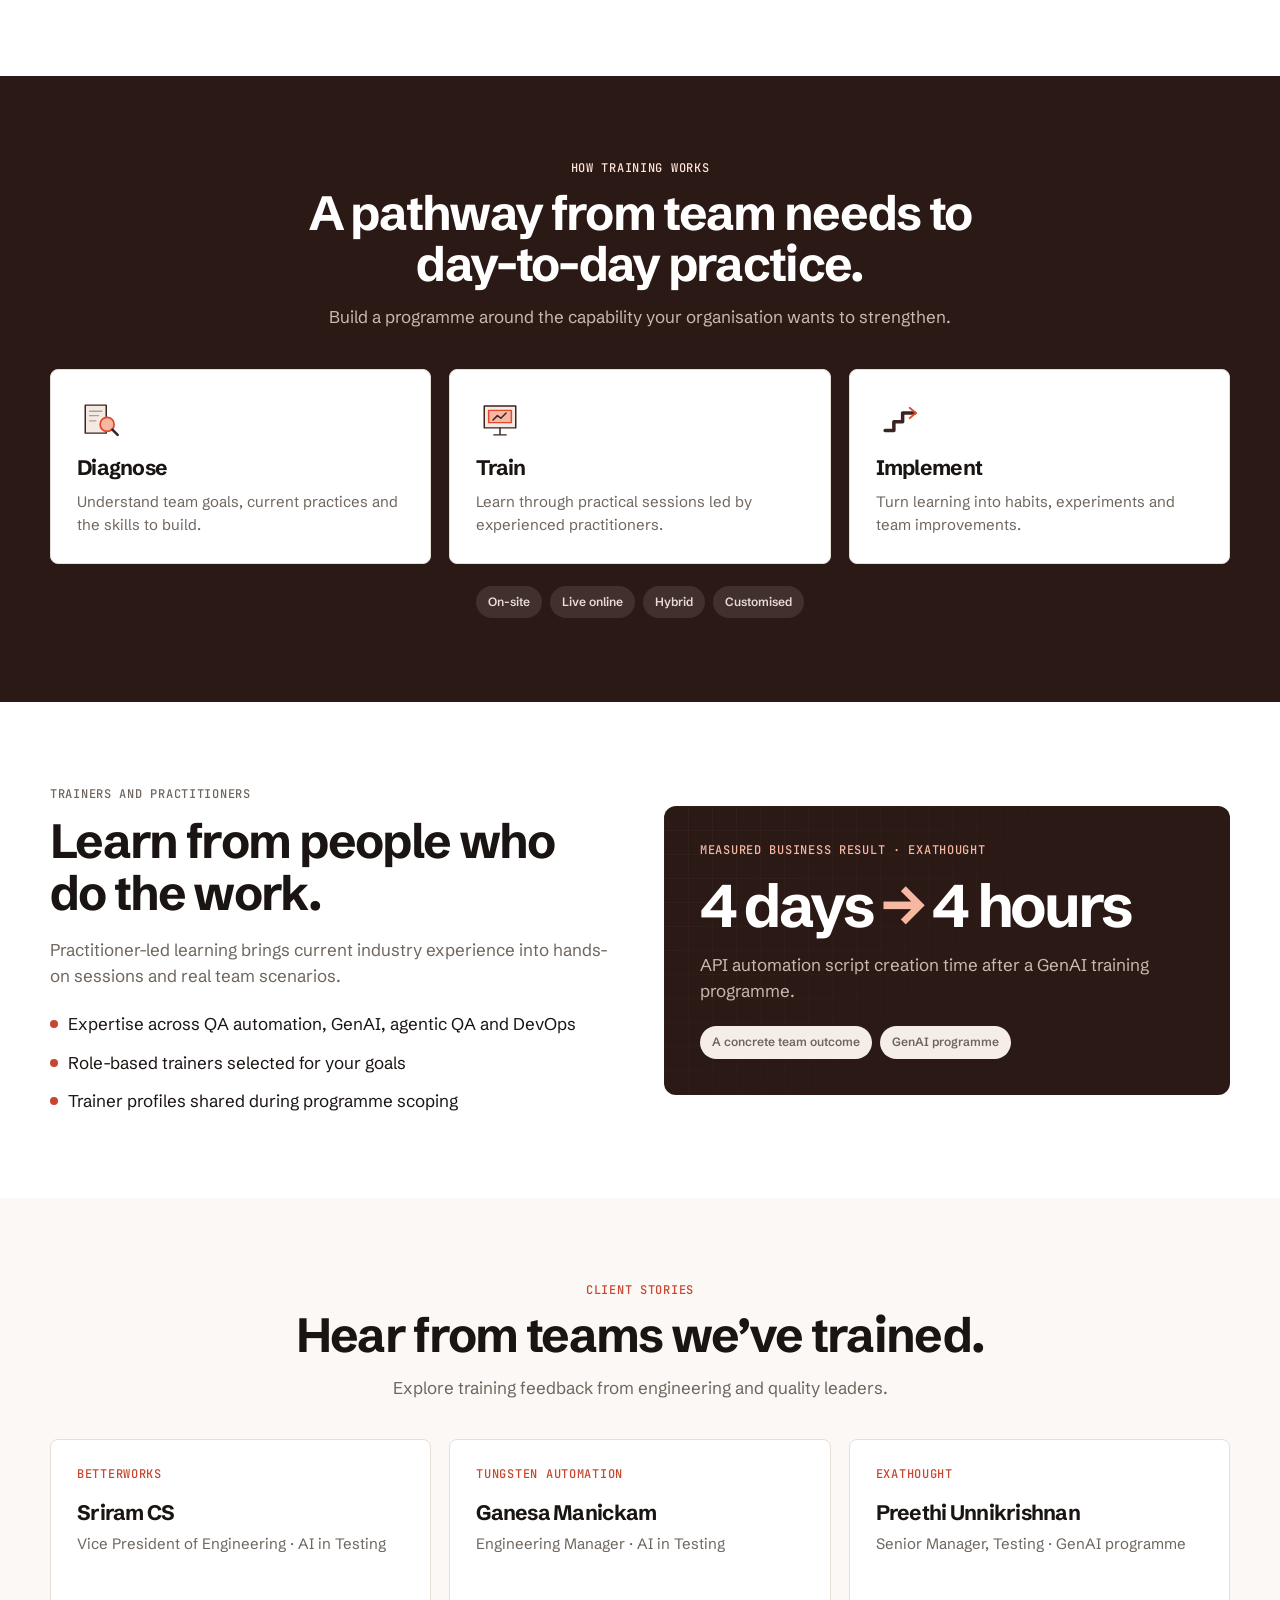
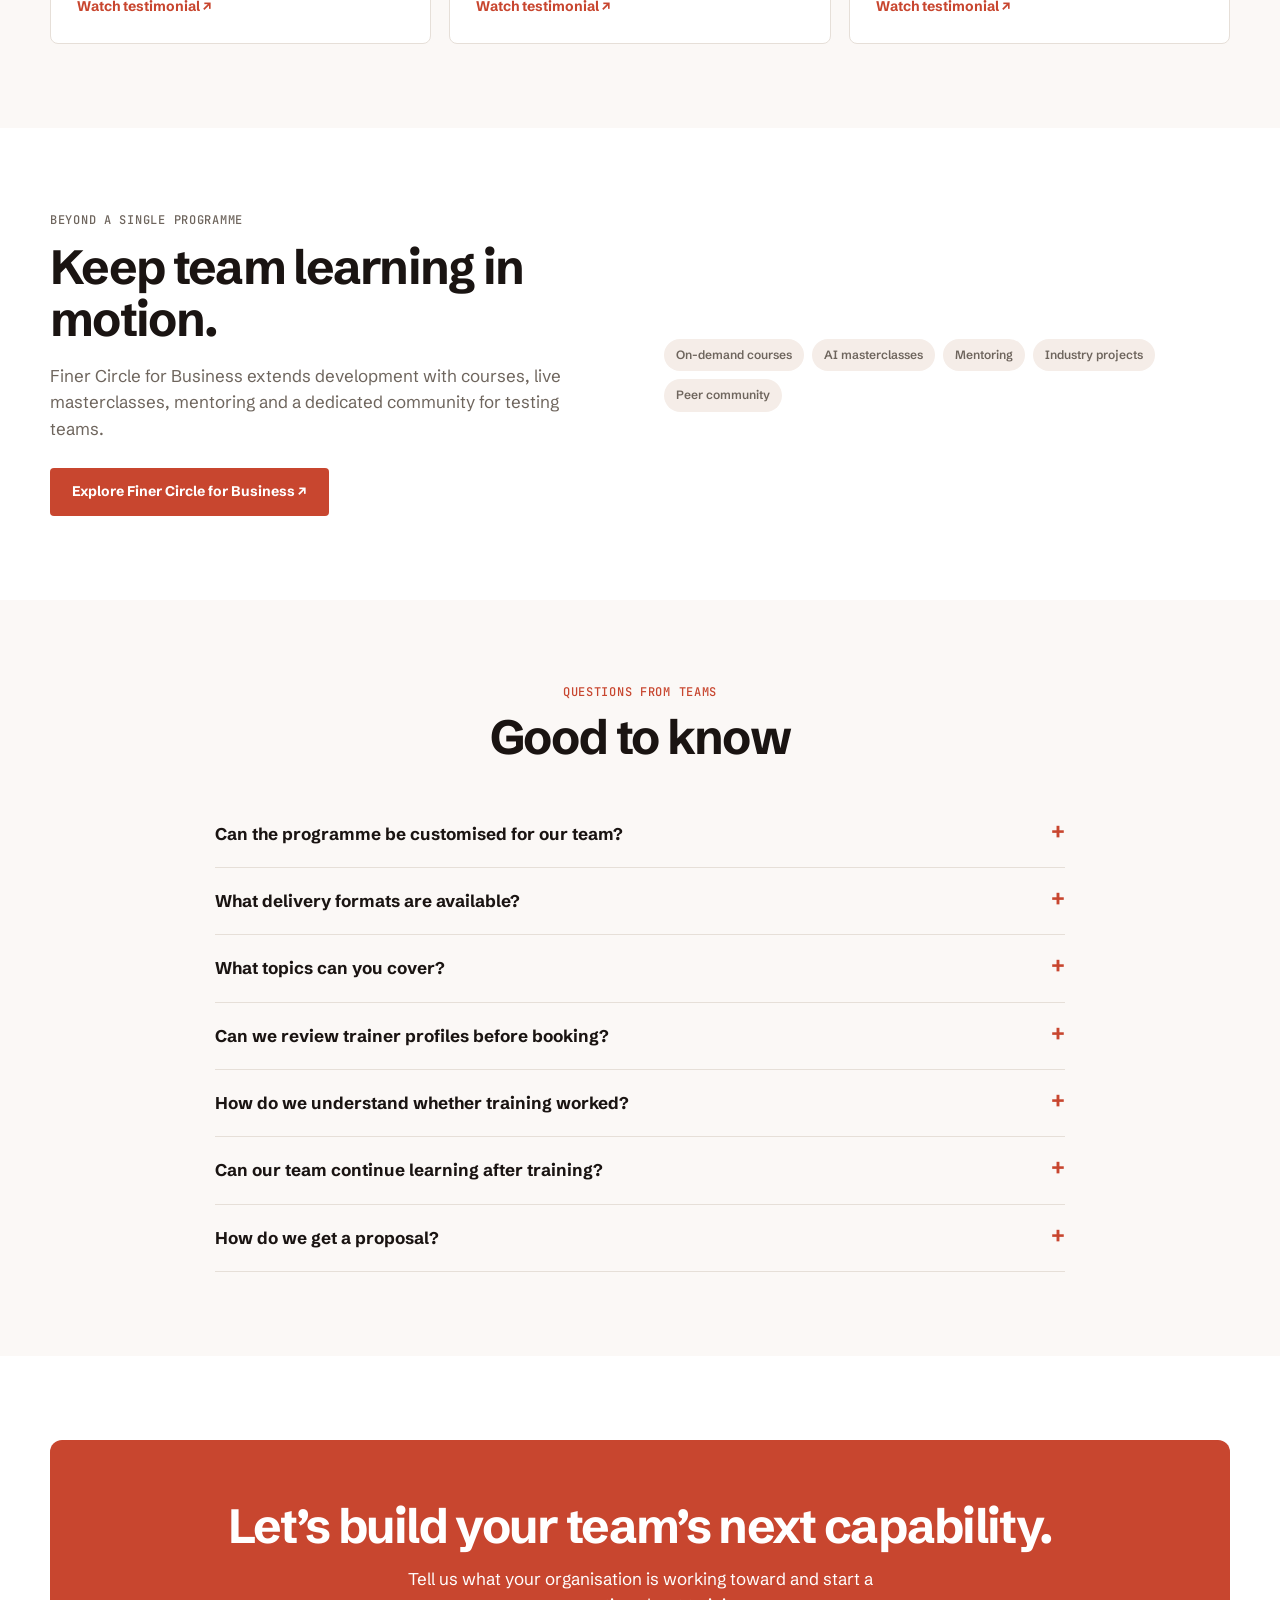
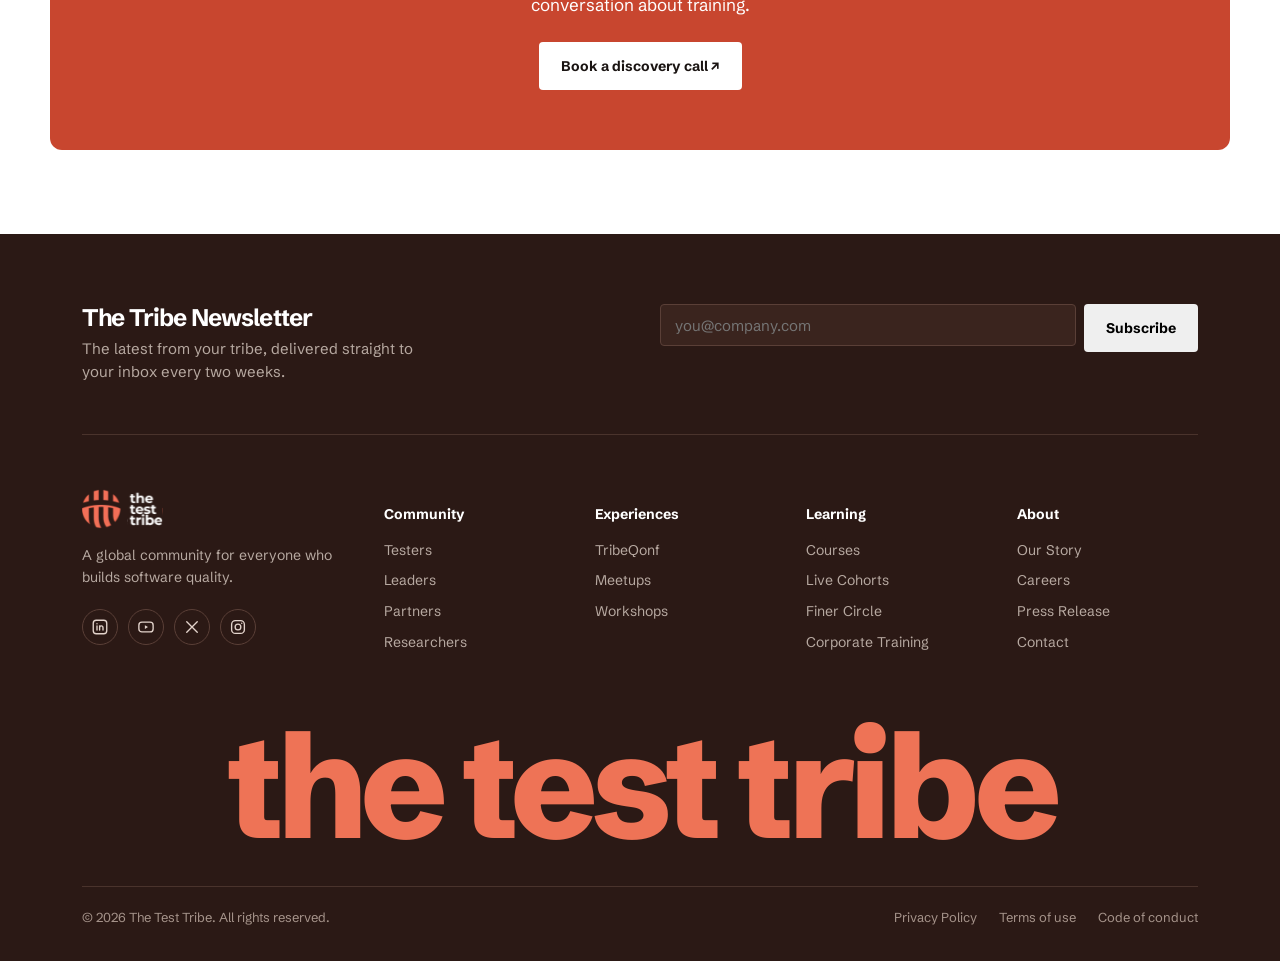
==== commit ca87740f: "Use shared scrolling logo treatment for training clients" ====
--- a/corporate-training.html
+++ b/corporate-training.html
@@ -1,5 +1,5 @@
 <!doctype html><html lang="en"><head><meta charset="utf-8"><meta name="viewport" content="width=device-width,initial-scale=1"><title>Corporate Training | The Test Tribe</title><link rel="stylesheet" href="the-test-tribe-tokens.css"><link rel="stylesheet" href="site-pages.css">
-<link rel="stylesheet" href="site-components.css"><link rel="preconnect" href="https://fonts.googleapis.com"><link rel="preconnect" href="https://fonts.gstatic.com" crossorigin><link href="https://fonts.googleapis.com/css2?family=Schibsted+Grotesk:wght@400;500;600;700;800&family=JetBrains+Mono:wght@400;500&display=swap" rel="stylesheet"></head><body>
+<link rel="stylesheet" href="site-components.css"><link rel="stylesheet" href="shared-trusted-logos.css"><link rel="preconnect" href="https://fonts.googleapis.com"><link rel="preconnect" href="https://fonts.gstatic.com" crossorigin><link href="https://fonts.googleapis.com/css2?family=Schibsted+Grotesk:wght@400;500;600;700;800&family=JetBrains+Mono:wght@400;500&display=swap" rel="stylesheet"></head><body>
 <tribe-site-nav></tribe-site-nav>
 <main><section class="hero"><div class="wrap hero-grid"><div class="hero-copy"><div class="eyebrow">Corporate Training · Build capability for what’s next</div><h1>Build teams ready for the future of technology.</h1><p>Practical, AI-first capability development for modern technology organisations. Give your people the skills and confidence to deliver quality.</p><div class="hero-actions"><a class="btn btn-primary" href="https://www.thetesttribe.com/corporate-training/#contact-form">Book a discovery call ↗</a><a class="btn btn-outline" href="#programmes">Explore programmes</a></div></div><div class="hero-art" aria-hidden="true"><svg class="illo gateway-illustration" aria-hidden="true" viewBox="0 0 640 480" width="640" height="480"><style>
 .flow{animation:tt-flow 1.6s linear infinite}
@@ -16,7 +16,7 @@
 @keyframes tt-rise{0%,100%{transform:scaleY(1)}50%{transform:scaleY(1.08)}}
 @media (prefers-reduced-motion:reduce){.flow,.pulse,.bob,.ghost,.blink,.rise{animation:none}}
 </style><defs><clipPath id="cpillopartners"><rect x="1" y="1" width="638" height="478" rx="22"/></clipPath></defs><g clip-path="url(#cpillopartners)"><line x1="0" y1="0" x2="0" y2="480" stroke="#F3D3C8" stroke-width="1"/><line x1="24" y1="0" x2="24" y2="480" stroke="#F1E8E2" stroke-width="1"/><line x1="48" y1="0" x2="48" y2="480" stroke="#F1E8E2" stroke-width="1"/><line x1="72" y1="0" x2="72" y2="480" stroke="#F1E8E2" stroke-width="1"/><line x1="96" y1="0" x2="96" y2="480" stroke="#F3D3C8" stroke-width="1"/><line x1="120" y1="0" x2="120" y2="480" stroke="#F1E8E2" stroke-width="1"/><line x1="144" y1="0" x2="144" y2="480" stroke="#F1E8E2" stroke-width="1"/><line x1="168" y1="0" x2="168" y2="480" stroke="#F1E8E2" stroke-width="1"/><line x1="192" y1="0" x2="192" y2="480" stroke="#F3D3C8" stroke-width="1"/><line x1="216" y1="0" x2="216" y2="480" stroke="#F1E8E2" stroke-width="1"/><line x1="240" y1="0" x2="240" y2="480" stroke="#F1E8E2" stroke-width="1"/><line x1="264" y1="0" x2="264" y2="480" stroke="#F1E8E2" stroke-width="1"/><line x1="288" y1="0" x2="288" y2="480" stroke="#F3D3C8" stroke-width="1"/><line x1="312" y1="0" x2="312" y2="480" stroke="#F1E8E2" stroke-width="1"/><line x1="336" y1="0" x2="336" y2="480" stroke="#F1E8E2" stroke-width="1"/><line x1="360" y1="0" x2="360" y2="480" stroke="#F1E8E2" stroke-width="1"/><line x1="384" y1="0" x2="384" y2="480" stroke="#F3D3C8" stroke-width="1"/><line x1="408" y1="0" x2="408" y2="480" stroke="#F1E8E2" stroke-width="1"/><line x1="432" y1="0" x2="432" y2="480" stroke="#F1E8E2" stroke-width="1"/><line x1="456" y1="0" x2="456" y2="480" stroke="#F1E8E2" stroke-width="1"/><line x1="480" y1="0" x2="480" y2="480" stroke="#F3D3C8" stroke-width="1"/><line x1="504" y1="0" x2="504" y2="480" stroke="#F1E8E2" stroke-width="1"/><line x1="528" y1="0" x2="528" y2="480" stroke="#F1E8E2" stroke-width="1"/><line x1="552" y1="0" x2="552" y2="480" stroke="#F1E8E2" stroke-width="1"/><line x1="576" y1="0" x2="576" y2="480" stroke="#F3D3C8" stroke-width="1"/><line x1="600" y1="0" x2="600" y2="480" stroke="#F1E8E2" stroke-width="1"/><line x1="624" y1="0" x2="624" y2="480" stroke="#F1E8E2" stroke-width="1"/><line x1="0" y1="0" x2="640" y2="0" stroke="#F3D3C8" stroke-width="1"/><line x1="0" y1="24" x2="640" y2="24" stroke="#F1E8E2" stroke-width="1"/><line x1="0" y1="48" x2="640" y2="48" stroke="#F1E8E2" stroke-width="1"/><line x1="0" y1="72" x2="640" y2="72" stroke="#F1E8E2" stroke-width="1"/><line x1="0" y1="96" x2="640" y2="96" stroke="#F3D3C8" stroke-width="1"/><line x1="0" y1="120" x2="640" y2="120" stroke="#F1E8E2" stroke-width="1"/><line x1="0" y1="144" x2="640" y2="144" stroke="#F1E8E2" stroke-width="1"/><line x1="0" y1="168" x2="640" y2="168" stroke="#F1E8E2" stroke-width="1"/><line x1="0" y1="192" x2="640" y2="192" stroke="#F3D3C8" stroke-width="1"/><line x1="0" y1="216" x2="640" y2="216" stroke="#F1E8E2" stroke-width="1"/><line x1="0" y1="240" x2="640" y2="240" stroke="#F1E8E2" stroke-width="1"/><line x1="0" y1="264" x2="640" y2="264" stroke="#F1E8E2" stroke-width="1"/><line x1="0" y1="288" x2="640" y2="288" stroke="#F3D3C8" stroke-width="1"/><line x1="0" y1="312" x2="640" y2="312" stroke="#F1E8E2" stroke-width="1"/><line x1="0" y1="336" x2="640" y2="336" stroke="#F1E8E2" stroke-width="1"/><line x1="0" y1="360" x2="640" y2="360" stroke="#F1E8E2" stroke-width="1"/><line x1="0" y1="384" x2="640" y2="384" stroke="#F3D3C8" stroke-width="1"/><line x1="0" y1="408" x2="640" y2="408" stroke="#F1E8E2" stroke-width="1"/><line x1="0" y1="432" x2="640" y2="432" stroke="#F1E8E2" stroke-width="1"/><line x1="0" y1="456" x2="640" y2="456" stroke="#F1E8E2" stroke-width="1"/><line x1="0" y1="480" x2="640" y2="480" stroke="#F3D3C8" stroke-width="1"/></g><g transform="translate(242.6,156.3) scale(1.250)"><polygon points="0.0,-13.0 213.9,110.5 123.8,162.5 -90.1,39.0" fill="none" stroke="#B89C90" stroke-width="1" stroke-dasharray="2 4" opacity=".8"/><g><polygon points="-58.5,33.8 0.0,67.6 0.0,39.0 -58.5,5.2" fill="#F4EAE4" stroke="#3B2520" stroke-width="1.3" stroke-linejoin="round"/><polygon points="58.5,33.8 0.0,67.6 0.0,39.0 58.5,5.2" fill="#E9DAD1" stroke="#3B2520" stroke-width="1.3" stroke-linejoin="round"/><polygon points="0.0,-28.6 58.5,5.2 0.0,39.0 -58.5,5.2" fill="#FFFFFF" stroke="#3B2520" stroke-width="1.3" stroke-linejoin="round"/></g><g class="pulse"><polygon points="36.0,72.8 56.3,84.5 56.3,40.3 36.0,28.6" fill="#F6B7A3" stroke="#E5482D" stroke-width="1.3" stroke-linejoin="round"/><polygon points="76.6,72.8 56.3,84.5 56.3,40.3 76.6,28.6" fill="#EE9A80" stroke="#E5482D" stroke-width="1.3" stroke-linejoin="round"/><polygon points="56.3,16.9 76.6,28.6 56.3,40.3 36.0,28.6" fill="#FCD9CD" stroke="#E5482D" stroke-width="1.3" stroke-linejoin="round"/></g><g><polygon points="74.3,118.3 132.8,152.1 132.8,123.5 74.3,89.7" fill="#F4EAE4" stroke="#3B2520" stroke-width="1.3" stroke-linejoin="round"/><polygon points="191.4,118.3 132.8,152.1 132.8,123.5 191.4,89.7" fill="#E9DAD1" stroke="#3B2520" stroke-width="1.3" stroke-linejoin="round"/><polygon points="132.8,55.9 191.4,89.7 132.8,123.5 74.3,89.7" fill="#FFFFFF" stroke="#3B2520" stroke-width="1.3" stroke-linejoin="round"/></g><polyline class="flow" points="29.3,27.3 46.2,35.7 66.4,47.4 103.6,78.0" fill="none" stroke="#E5482D" stroke-width="1.3" stroke-dasharray="3 3"/><circle cx="29.3" cy="27.3" r="2.6" fill="#fff" stroke="#E5482D" stroke-width="1.2"/><circle cx="46.2" cy="35.7" r="2.6" fill="#fff" stroke="#E5482D" stroke-width="1.2"/><circle cx="66.4" cy="47.4" r="2.6" fill="#fff" stroke="#E5482D" stroke-width="1.2"/><circle cx="103.6" cy="78.0" r="2.6" fill="#fff" stroke="#E5482D" stroke-width="1.2"/></g></svg></div></div></section>
-<section class="section teams-proof" aria-label="Corporate training reach"><div class="wrap"><div class="teams-stats"><div><b>50+</b><span>Teams trained</span></div><div><b>130+</b><span>Countries reached</span></div><div><b>170K+</b><span>Community members</span></div></div><div class="teams-clients"><p class="eyebrow">Teams trained by The Test Tribe</p><div class="teams-logo-track" aria-label="Selected corporate training clients"><img src="https://www.thetesttribe.com/wp-content/uploads/2026/08/aspire-system.png" alt="Aspire Systems" loading="lazy"><img src="https://www.thetesttribe.com/wp-content/uploads/2026/08/better-works-scaled.png" alt="Betterworks" loading="lazy"><img src="https://www.thetesttribe.com/wp-content/uploads/2026/08/celestial.png" alt="Celestial Systems" loading="lazy"><img src="https://www.thetesttribe.com/wp-content/uploads/2026/08/evolent.png" alt="Evolent Health" loading="lazy"><img src="https://www.thetesttribe.com/wp-content/uploads/2026/08/extrathought.avif" alt="ExaThought" loading="lazy"><img src="https://www.thetesttribe.com/wp-content/uploads/2026/08/apex-1.png" alt="Apex" loading="lazy"><img src="https://www.thetesttribe.com/wp-content/uploads/2026/08/Ttungsten-Automation.png" alt="Tungsten Automation" loading="lazy"><img src="https://www.thetesttribe.com/wp-content/uploads/2026/08/wartsila.png" alt="Wärtsilä" loading="lazy"></div></div></div></section>
+<section class="section teams-proof" aria-label="Corporate training reach"><div class="wrap"><div class="teams-stats"><div><b>50+</b><span>Teams trained</span></div><div><b>130+</b><span>Countries reached</span></div><div><b>170K+</b><span>Community members</span></div></div><div class="teams-clients"><p class="eyebrow">Teams trained by The Test Tribe</p><div class="trusted-marquee teams-client-marquee" aria-label="Client logos. Scroll horizontally to explore all logos"><ul class="trusted-track" role="list"><li class="trusted-logo"><img src="https://www.thetesttribe.com/wp-content/uploads/2026/08/aspire-system.png" alt="Aspire Systems" loading="lazy"></li><li class="trusted-logo"><img src="https://www.thetesttribe.com/wp-content/uploads/2026/08/better-works-scaled.png" alt="Betterworks" loading="lazy"></li><li class="trusted-logo"><img src="https://www.thetesttribe.com/wp-content/uploads/2026/08/celestial.png" alt="Celestial Systems" loading="lazy"></li><li class="trusted-logo"><img src="https://www.thetesttribe.com/wp-content/uploads/2026/08/evolent.png" alt="Evolent Health" loading="lazy"></li><li class="trusted-logo"><img src="https://www.thetesttribe.com/wp-content/uploads/2026/08/extrathought.avif" alt="ExaThought" loading="lazy"></li><li class="trusted-logo"><img src="https://www.thetesttribe.com/wp-content/uploads/2026/08/apex-1.png" alt="Apex" loading="lazy"></li><li class="trusted-logo"><img src="https://www.thetesttribe.com/wp-content/uploads/2026/08/Ttungsten-Automation.png" alt="Tungsten Automation" loading="lazy"></li><li class="trusted-logo"><img src="https://www.thetesttribe.com/wp-content/uploads/2026/08/wartsila.png" alt="Wärtsilä" loading="lazy"></li></ul><ul class="trusted-track trusted-track-copy" role="presentation" aria-hidden="true"><li class="trusted-logo"><img src="https://www.thetesttribe.com/wp-content/uploads/2026/08/aspire-system.png" alt="" aria-hidden="true" loading="lazy"></li><li class="trusted-logo"><img src="https://www.thetesttribe.com/wp-content/uploads/2026/08/better-works-scaled.png" alt="" aria-hidden="true" loading="lazy"></li><li class="trusted-logo"><img src="https://www.thetesttribe.com/wp-content/uploads/2026/08/celestial.png" alt="" aria-hidden="true" loading="lazy"></li><li class="trusted-logo"><img src="https://www.thetesttribe.com/wp-content/uploads/2026/08/evolent.png" alt="" aria-hidden="true" loading="lazy"></li><li class="trusted-logo"><img src="https://www.thetesttribe.com/wp-content/uploads/2026/08/extrathought.avif" alt="" aria-hidden="true" loading="lazy"></li><li class="trusted-logo"><img src="https://www.thetesttribe.com/wp-content/uploads/2026/08/apex-1.png" alt="" aria-hidden="true" loading="lazy"></li><li class="trusted-logo"><img src="https://www.thetesttribe.com/wp-content/uploads/2026/08/Ttungsten-Automation.png" alt="" aria-hidden="true" loading="lazy"></li><li class="trusted-logo"><img src="https://www.thetesttribe.com/wp-content/uploads/2026/08/wartsila.png" alt="" aria-hidden="true" loading="lazy"></li></ul></div><p class="trusted-note">Selected organisations whose teams have trained with The Test Tribe.</p></div></div></section>
 <section class="section"><div class="wrap"><div class="section-heading"><div class="eyebrow">Who we train</div><h2>Build capability across your organisation.</h2><p>Programmes can support the roles and teams involved in building, testing and delivering technology.</p></div><div class="pills" style="justify-content:center"><span class="pill">QA and testing</span><span class="pill">Engineering</span><span class="pill">Product</span><span class="pill">Data</span><span class="pill">Support</span><span class="pill">Leadership</span></div></div></section>
 <section class="section section-soft"><div class="wrap"><div class="section-heading"><div class="eyebrow">Capability challenges</div><h2>Start with the problem your team needs to solve.</h2></div><div class="cards"><article class="card"><div class="icon-box"><svg class="gateway-mark" viewBox="0 0 48 48" aria-hidden="true" focusable="false"><g stroke="#3B2520" stroke-width="1.7" stroke-linecap="round" stroke-linejoin="round"><path d="m24 5 4 13 13 4-13 4-4 13-4-13-13-4 13-4z" fill="#F6B7A3" stroke="#E5482D"/><path d="M37 31v10M32 36h10M11 7v8M7 11h8" fill="none"/></g></svg></div><h3>AI adoption</h3><p>Build practical confidence to use AI thoughtfully in quality work.</p></article><article class="card"><div class="icon-box"><svg class="gateway-mark" viewBox="0 0 48 48" aria-hidden="true" focusable="false"><g stroke="#3B2520" stroke-width="1.7" stroke-linecap="round" stroke-linejoin="round"><path d="M7 40V28h8v12M20 40V20h8v20M33 40V10h8v30" fill="#F4EAE4"/><path d="M7 28h8M20 20h8M33 10h8" stroke="#E5482D" stroke-width="2"/></g></svg></div><h3>Skill gaps</h3><p>Help teams strengthen core testing, automation and engineering skills.</p></article><article class="card"><div class="icon-box"><svg class="gateway-mark" viewBox="0 0 48 48" aria-hidden="true" focusable="false"><g stroke="#3B2520" stroke-width="1.7" stroke-linecap="round" stroke-linejoin="round"><circle cx="24" cy="24" r="12" fill="#F4EAE4"/><circle cx="24" cy="24" r="5" fill="#F6B7A3" stroke="#E5482D"/><path d="M24 5v6M24 37v6M5 24h6M37 24h6M11 11l5 5M32 32l5 5M37 11l-5 5M16 32l-5 5"/></g></svg></div><h3>Automation maturity</h3><p>Develop a sustainable approach to automation and quality practices.</p></article><article class="card"><div class="icon-box"><svg class="gateway-mark" viewBox="0 0 48 48" aria-hidden="true" focusable="false"><g fill="none" stroke="#3B2520" stroke-width="1.7" stroke-linecap="round" stroke-linejoin="round"><circle cx="18" cy="16" r="6" fill="#F6B7A3" stroke="#E5482D"/><circle cx="32" cy="19" r="5" fill="#F4EAE4"/><path d="M7 39c1-8 5-12 11-12s10 4 11 12M26 30c2-3 4-4 7-4 5 0 8 4 9 10M24 7v4M38 9l-3 3"/></g></svg></div><h3>Leadership readiness</h3><p>Prepare leaders to guide quality practices, new technology and team change.</p></article></div></div></section>
 <section class="section" id="programmes"><div class="wrap"><div class="section-heading"><div class="eyebrow">Training programmes</div><h2>Relevant learning for modern technology teams.</h2><p>Choose a focused programme or shape a pathway around your team's goals.</p><div class="pills teams-topics" aria-label="Programme areas"><span class="pill">Artificial intelligence</span><span class="pill">Testing and automation</span><span class="pill">Programming</span><span class="pill">DevOps and cloud</span><span class="pill">Leadership and agile</span></div><p class="teams-programme-note">From Playwright, API and performance testing to Python, cloud delivery and QA strategy, the curriculum can be tailored to your team.</p></div><div class="cards"><article class="card"><div class="eyebrow">AI and quality</div><h3>AI in Testing</h3><p>Explore practical applications of AI across software testing.</p><a class="card-link" href="https://www.thetesttribe.com/corporate-training/#contact-form">Discuss this programme →</a></article><article class="card"><div class="eyebrow">Quality engineering</div><h3>Testing the AI</h3><p>Build approaches to testing AI systems and their outputs.</p><a class="card-link" href="https://www.thetesttribe.com/corporate-training/#contact-form">Discuss this programme →</a></article><article class="card"><div class="eyebrow">Responsible AI</div><h3>AI and Quality Governance</h3><p>Help teams reason about trust, risk and quality around AI.</p><a class="card-link" href="https://www.thetesttribe.com/corporate-training/#contact-form">Discuss this programme →</a></article><article class="card"><div class="eyebrow">Ways of working</div><h3>AI-First Team</h3><p>Give teams a shared foundation for using AI in their workflows.</p><a class="card-link" href="https://www.thetesttribe.com/corporate-training/#contact-form">Discuss this programme →</a></article><article class="card"><div class="eyebrow">Engineering practice</div><h3>Copilot for Engineering Teams</h3><p>Build practical fluency with AI assistance in engineering work.</p><a class="card-link" href="https://www.thetesttribe.com/corporate-training/#contact-form">Discuss this programme →</a></article><article class="card"><div class="eyebrow">Advanced practice</div><h3>Advanced Prompt Engineering</h3><p>Improve how your people frame, refine and evaluate AI prompts.</p><a class="card-link" href="https://www.thetesttribe.com/corporate-training/#contact-form">Discuss this programme →</a></article></div></div></section>
--- a/site-pages.css
+++ b/site-pages.css
@@ -70,9 +70,6 @@
 .teams-stats span{display:block;margin-top:8px;color:var(--page-muted);font-size:14px}
 .teams-clients{padding-top:25px;border-top:1px solid var(--page-line);text-align:center}
 .teams-clients>.eyebrow{margin-bottom:18px}
-.teams-logo-track{display:flex;align-items:center;justify-content:space-between;gap:36px;overflow-x:auto;padding:10px 4px 16px;scroll-snap-type:x mandatory;scrollbar-color:#D8CEC8 transparent;scrollbar-width:thin}
-.teams-logo-track img{width:auto;height:auto;max-width:132px;max-height:42px;flex:0 0 auto;object-fit:contain;filter:grayscale(1);opacity:.62;scroll-snap-align:center}
-.teams-logo-track img:hover{opacity:.9}
 .teams-topics{justify-content:center;margin-top:22px}
 .teams-programme-note{margin:14px auto 0;max-width:66ch;font-size:14px!important}
 .teams-outcome h3{font-size:clamp(38px,5vw,60px);letter-spacing:-.055em}
@@ -85,5 +82,10 @@
 .teams-story .card-link{margin-top:auto}
 .teams-continuous>.pills{align-content:center;justify-content:flex-start}
 .teams-continuous .btn{margin-top:8px}
-@media(max-width:900px){.teams-logo-track{justify-content:flex-start}.teams-testimonials{grid-template-columns:repeat(2,minmax(0,1fr))}}
-@media(max-width:680px){.teams-stats{grid-template-columns:repeat(3,minmax(0,1fr));margin-bottom:32px}.teams-stats>div{padding:8px 6px}.teams-stats span{font-size:12px}.teams-logo-track{gap:28px}.teams-logo-track img{max-width:108px;max-height:34px}.teams-testimonials{grid-template-columns:1fr}}
+@media(max-width:900px){.teams-testimonials{grid-template-columns:repeat(2,minmax(0,1fr))}}
+@media(max-width:680px){.teams-stats{grid-template-columns:repeat(3,minmax(0,1fr));margin-bottom:32px}.teams-stats>div{padding:8px 6px}.teams-stats span{font-size:12px}.teams-testimonials{grid-template-columns:1fr}}
+.teams-client-marquee{margin:0 -8px}
+.teams-client-marquee .trusted-track{animation-duration:48s}
+.teams-client-marquee .trusted-logo{flex-basis:140px}
+.teams-client-marquee .trusted-logo img{max-width:140px;max-height:38px}
+@media(prefers-reduced-motion:reduce){.teams-client-marquee{overflow-x:auto}}
--- a/shared-trusted-logos.css
+++ b/shared-trusted-logos.css
@@ -0,0 +1,13 @@
+.shared-trusted{padding:clamp(42px,6vw,76px) 0;background:var(--page-bg,#fff);overflow:hidden}
+.shared-trusted .section-heading{margin:0 auto 28px;text-align:center}
+.shared-trusted .section-heading h2{font-size:clamp(25px,3vw,36px)}
+.trusted-marquee{display:flex;overflow:hidden;gap:0;width:100%;mask-image:linear-gradient(90deg,transparent,#000 4%,#000 96%,transparent);-webkit-mask-image:linear-gradient(90deg,transparent,#000 4%,#000 96%,transparent)}
+.trusted-track{display:flex;align-items:center;flex:0 0 auto;gap:clamp(30px,4vw,64px);width:max-content;list-style:none;margin:0;padding:14px 32px;animation:trusted-logo-scroll 100s linear infinite}
+
+.trusted-logo{display:flex;align-items:center;justify-content:center;flex:0 0 128px;height:48px}
+.trusted-logo img{display:block;width:auto;height:auto;max-width:128px;max-height:34px;object-fit:contain;filter:grayscale(1);opacity:.66}
+.trusted-marquee:hover .trusted-track,.trusted-marquee:focus-within .trusted-track{animation-play-state:paused}
+.trusted-note{max-width:70ch;margin:14px auto 0;color:var(--page-muted,#6d655e);text-align:center;font-size:12px;line-height:1.6}
+@keyframes trusted-logo-scroll{from{transform:translateX(0)}to{transform:translateX(-100%)}}
+@media(max-width:680px){.shared-trusted{padding:42px 0}.trusted-track{gap:30px;padding:12px 20px;animation-duration:80s}.trusted-logo{flex-basis:108px;height:42px}.trusted-logo img{max-width:108px;max-height:28px}.trusted-note{padding:0 16px}}
+@media(prefers-reduced-motion:reduce){.trusted-marquee{overflow-x:auto;scrollbar-width:thin;mask-image:none;-webkit-mask-image:none}.trusted-track{animation:none}.trusted-track-copy{display:none}}
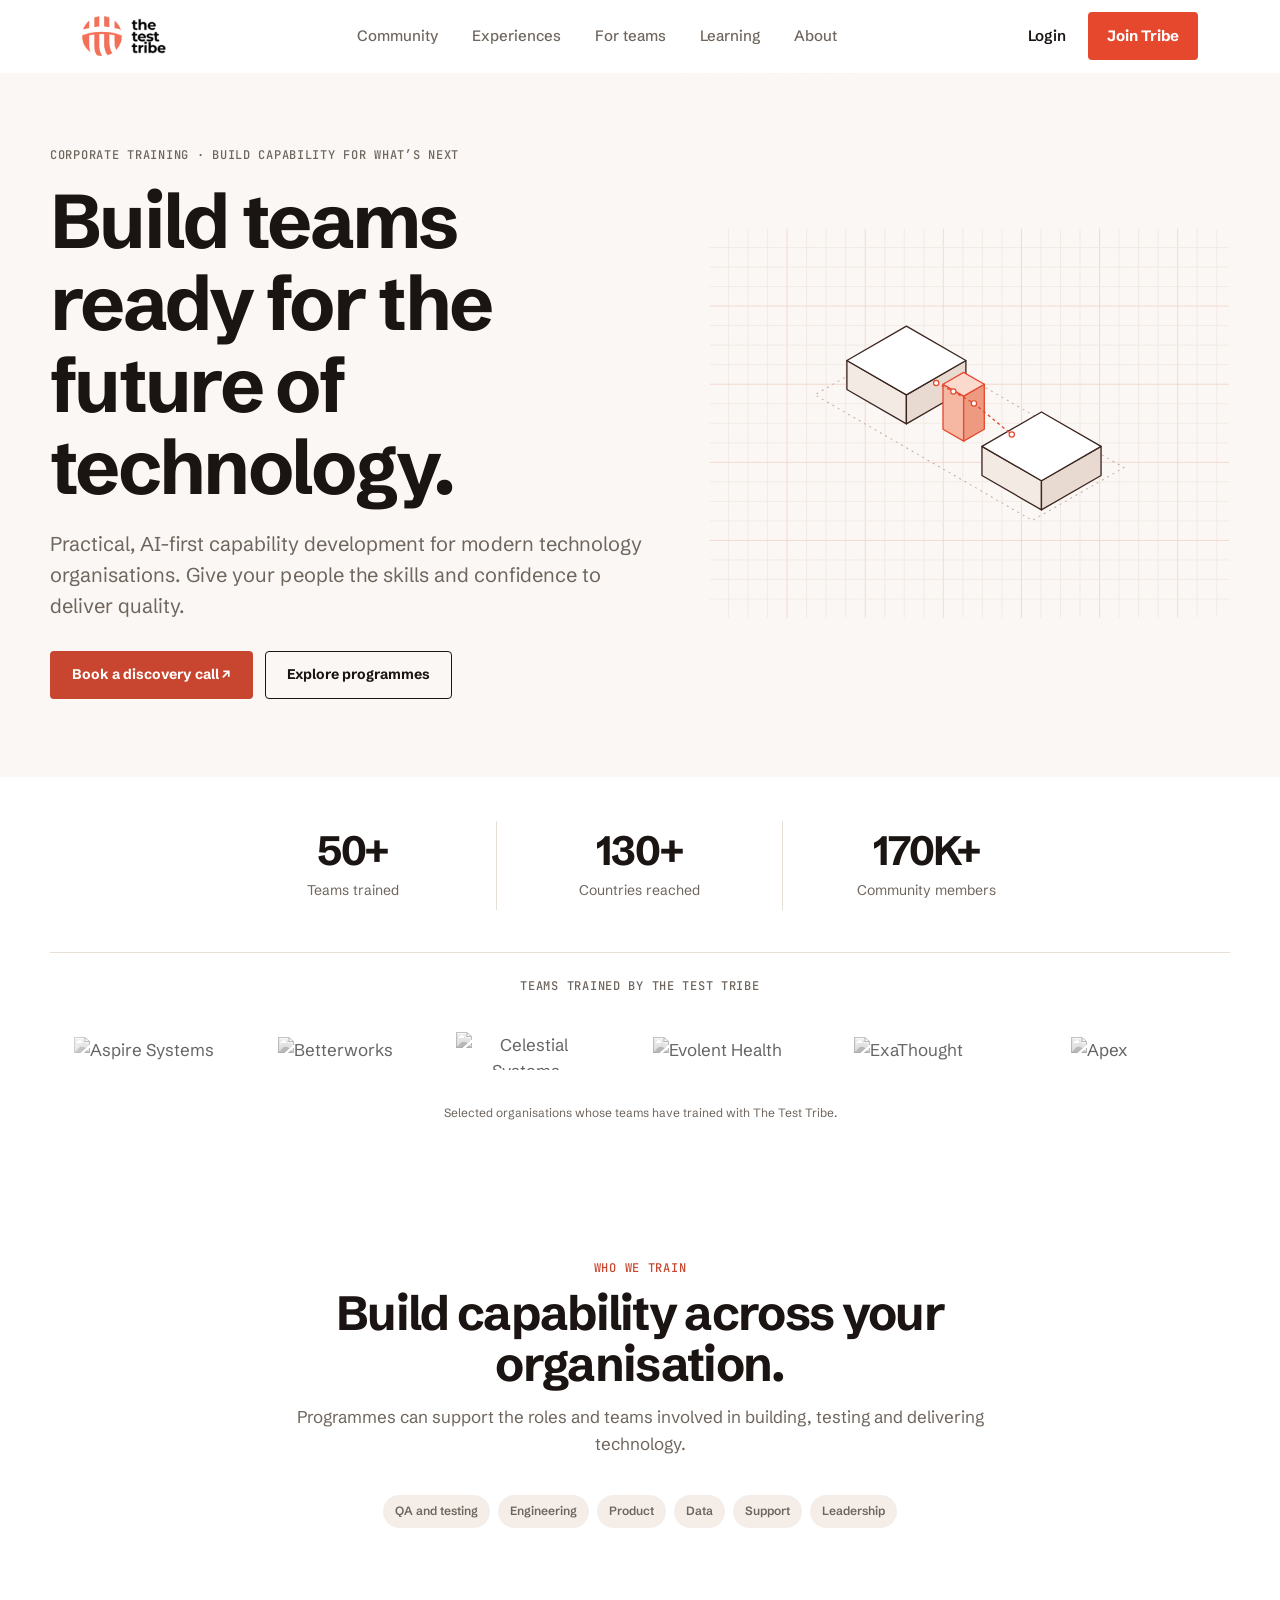
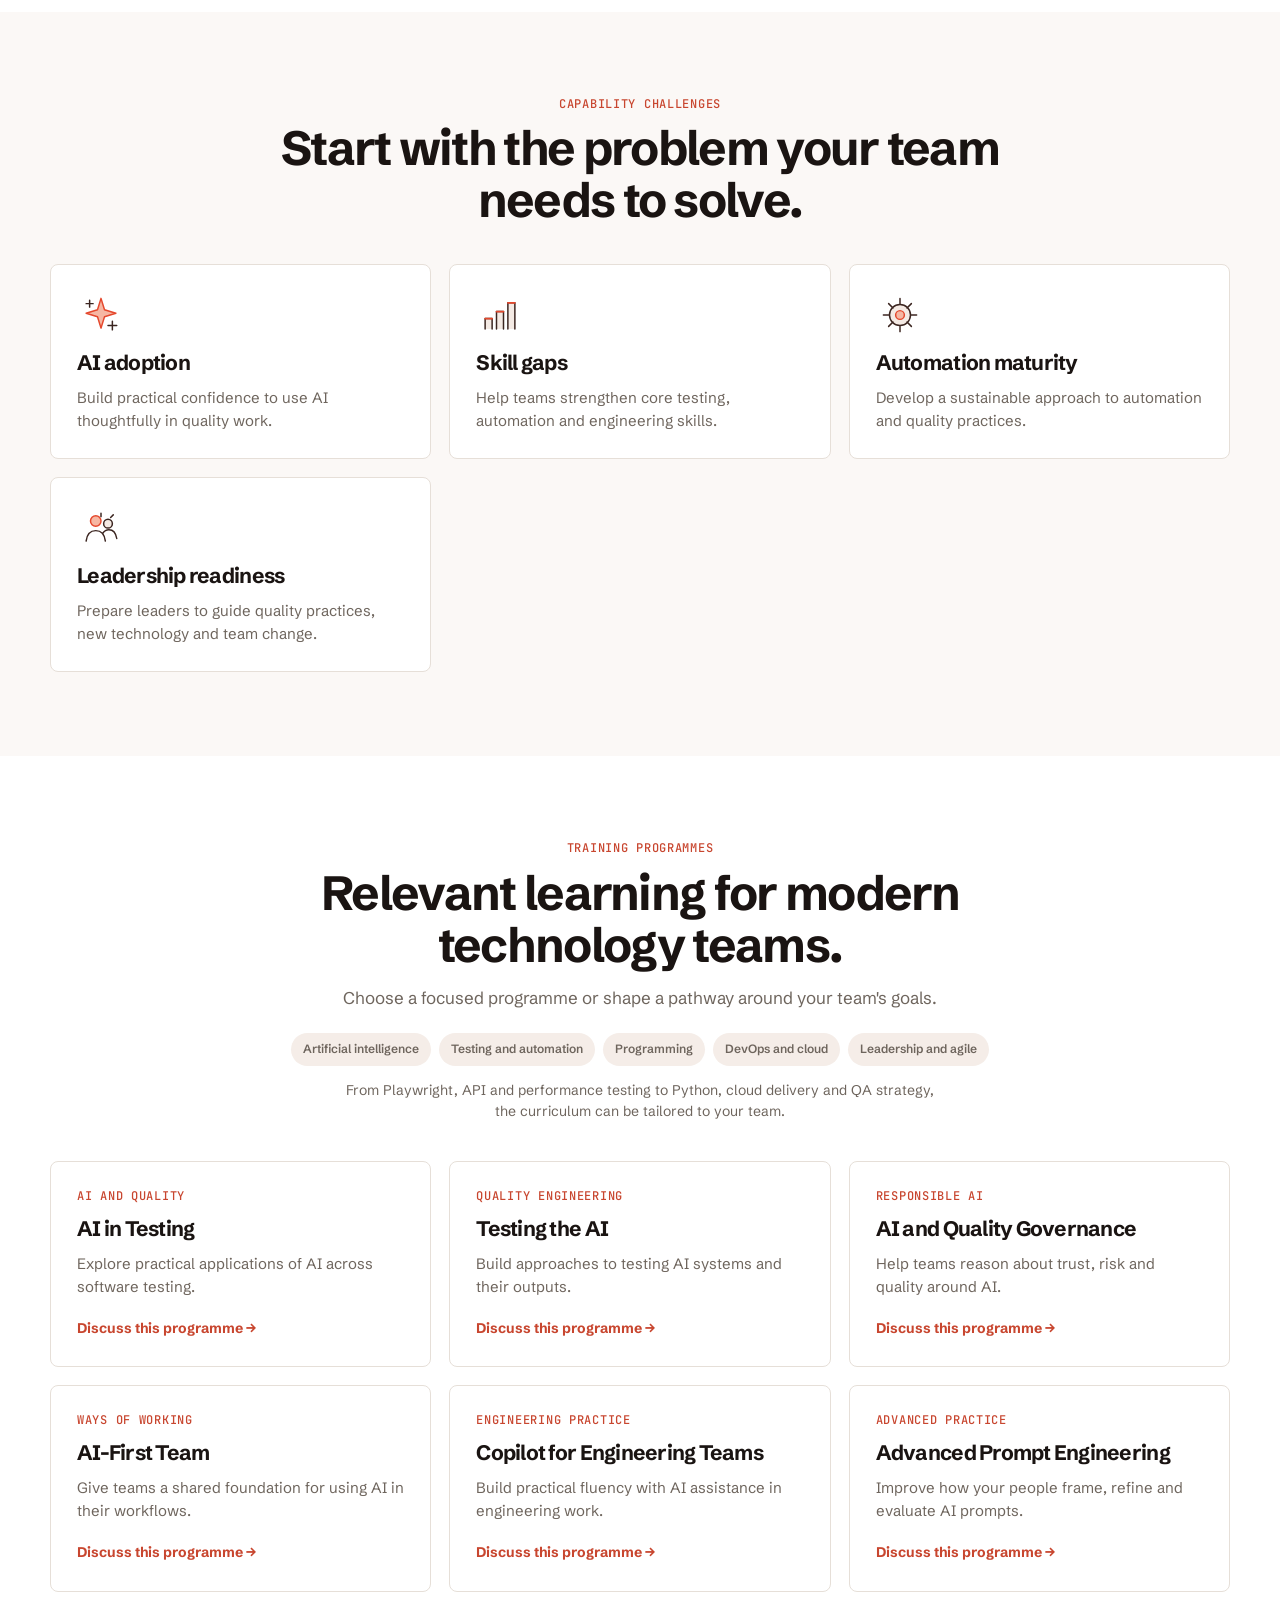
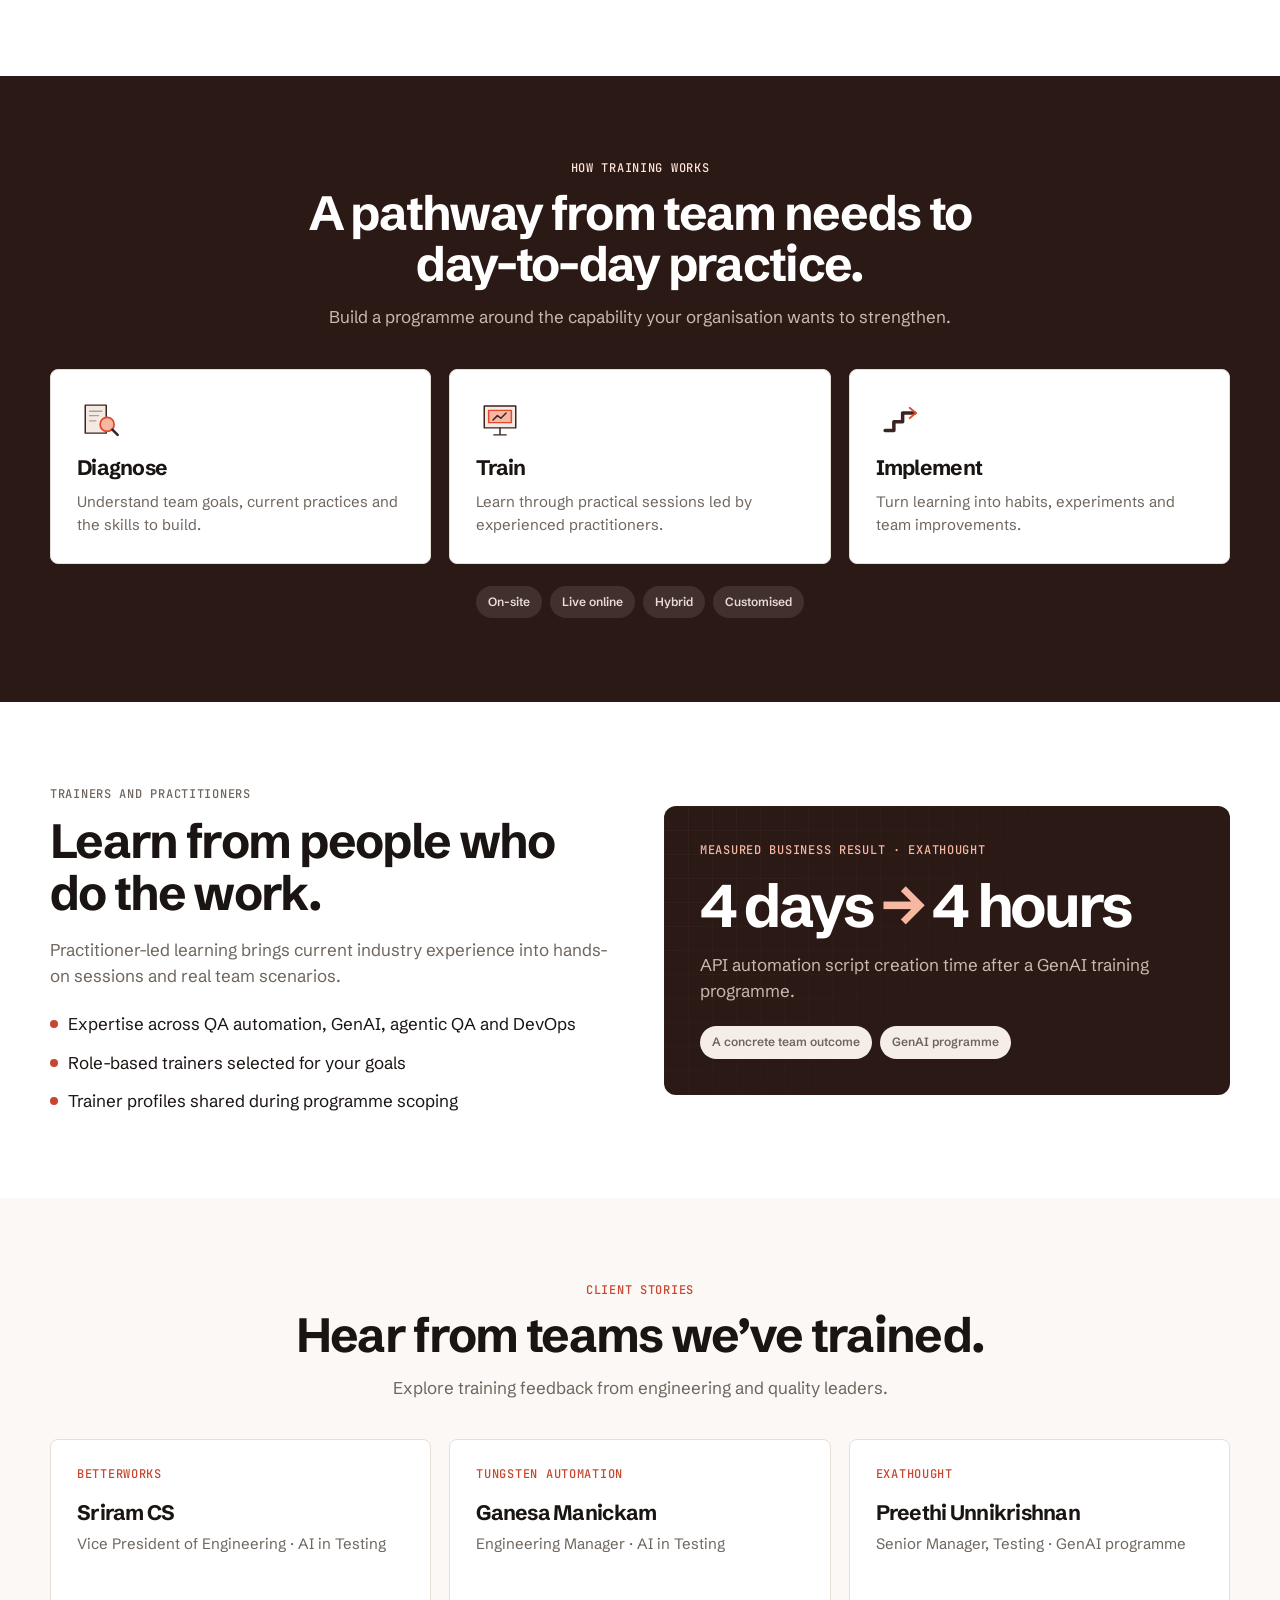
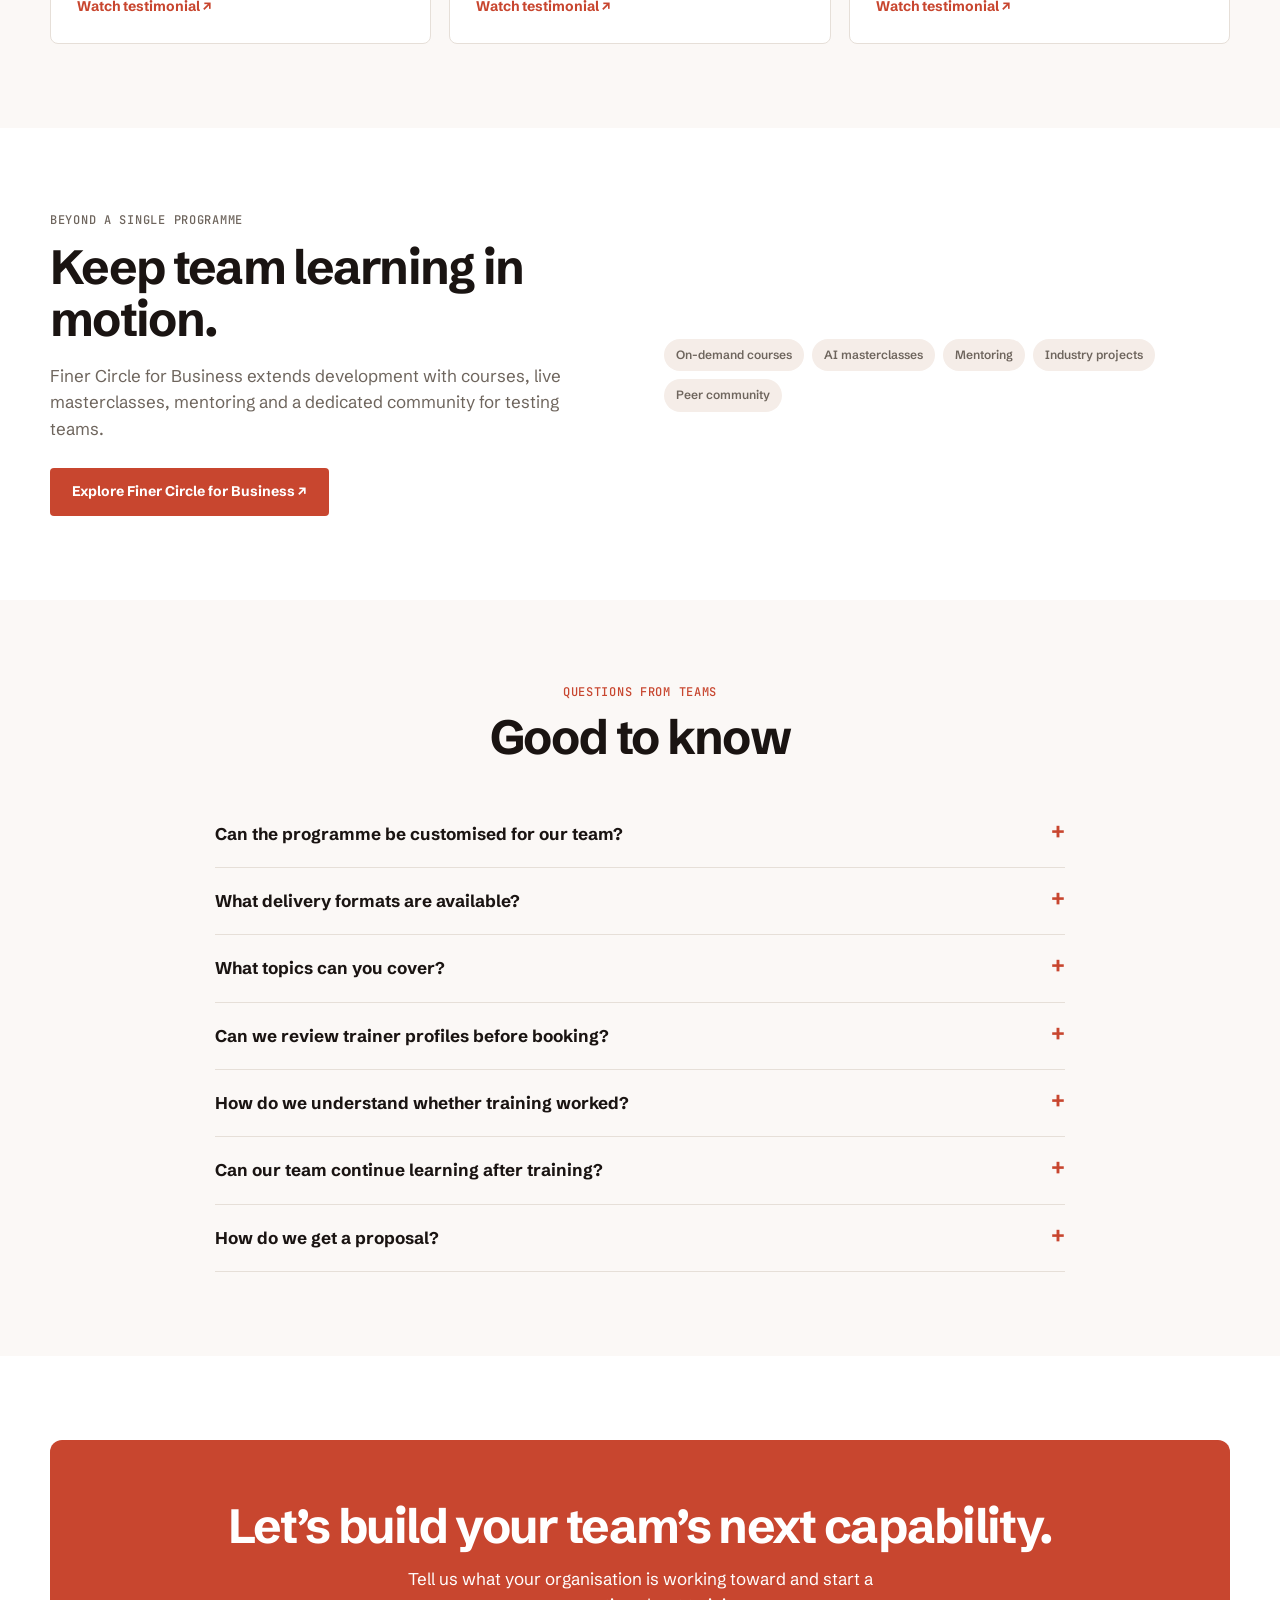
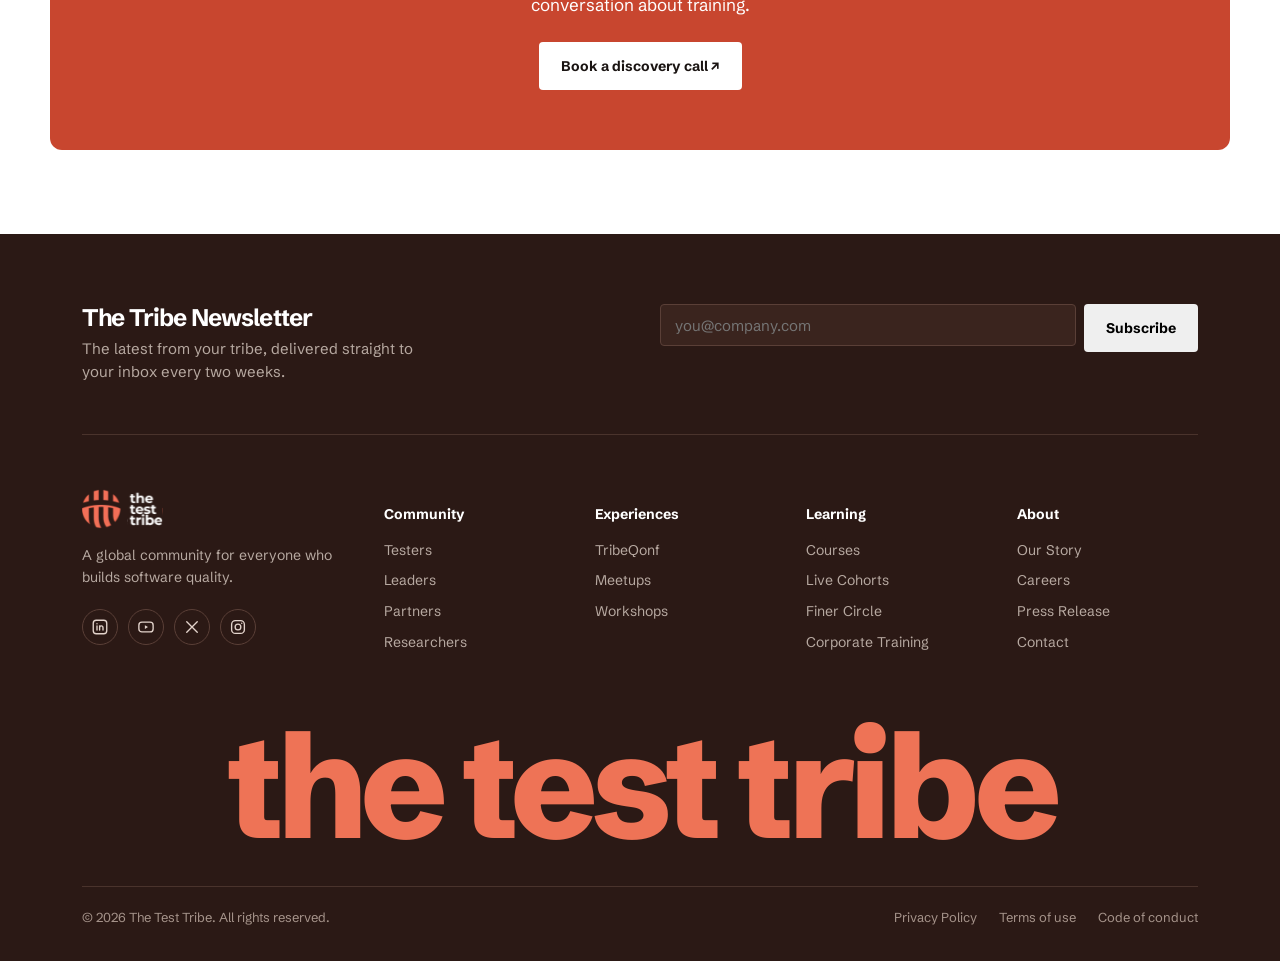
==== commit 9eb1d197: "Load training client logos before marquee scroll" ====
--- a/corporate-training.html
+++ b/corporate-training.html
@@ -16,7 +16,7 @@
 @keyframes tt-rise{0%,100%{transform:scaleY(1)}50%{transform:scaleY(1.08)}}
 @media (prefers-reduced-motion:reduce){.flow,.pulse,.bob,.ghost,.blink,.rise{animation:none}}
 </style><defs><clipPath id="cpillopartners"><rect x="1" y="1" width="638" height="478" rx="22"/></clipPath></defs><g clip-path="url(#cpillopartners)"><line x1="0" y1="0" x2="0" y2="480" stroke="#F3D3C8" stroke-width="1"/><line x1="24" y1="0" x2="24" y2="480" stroke="#F1E8E2" stroke-width="1"/><line x1="48" y1="0" x2="48" y2="480" stroke="#F1E8E2" stroke-width="1"/><line x1="72" y1="0" x2="72" y2="480" stroke="#F1E8E2" stroke-width="1"/><line x1="96" y1="0" x2="96" y2="480" stroke="#F3D3C8" stroke-width="1"/><line x1="120" y1="0" x2="120" y2="480" stroke="#F1E8E2" stroke-width="1"/><line x1="144" y1="0" x2="144" y2="480" stroke="#F1E8E2" stroke-width="1"/><line x1="168" y1="0" x2="168" y2="480" stroke="#F1E8E2" stroke-width="1"/><line x1="192" y1="0" x2="192" y2="480" stroke="#F3D3C8" stroke-width="1"/><line x1="216" y1="0" x2="216" y2="480" stroke="#F1E8E2" stroke-width="1"/><line x1="240" y1="0" x2="240" y2="480" stroke="#F1E8E2" stroke-width="1"/><line x1="264" y1="0" x2="264" y2="480" stroke="#F1E8E2" stroke-width="1"/><line x1="288" y1="0" x2="288" y2="480" stroke="#F3D3C8" stroke-width="1"/><line x1="312" y1="0" x2="312" y2="480" stroke="#F1E8E2" stroke-width="1"/><line x1="336" y1="0" x2="336" y2="480" stroke="#F1E8E2" stroke-width="1"/><line x1="360" y1="0" x2="360" y2="480" stroke="#F1E8E2" stroke-width="1"/><line x1="384" y1="0" x2="384" y2="480" stroke="#F3D3C8" stroke-width="1"/><line x1="408" y1="0" x2="408" y2="480" stroke="#F1E8E2" stroke-width="1"/><line x1="432" y1="0" x2="432" y2="480" stroke="#F1E8E2" stroke-width="1"/><line x1="456" y1="0" x2="456" y2="480" stroke="#F1E8E2" stroke-width="1"/><line x1="480" y1="0" x2="480" y2="480" stroke="#F3D3C8" stroke-width="1"/><line x1="504" y1="0" x2="504" y2="480" stroke="#F1E8E2" stroke-width="1"/><line x1="528" y1="0" x2="528" y2="480" stroke="#F1E8E2" stroke-width="1"/><line x1="552" y1="0" x2="552" y2="480" stroke="#F1E8E2" stroke-width="1"/><line x1="576" y1="0" x2="576" y2="480" stroke="#F3D3C8" stroke-width="1"/><line x1="600" y1="0" x2="600" y2="480" stroke="#F1E8E2" stroke-width="1"/><line x1="624" y1="0" x2="624" y2="480" stroke="#F1E8E2" stroke-width="1"/><line x1="0" y1="0" x2="640" y2="0" stroke="#F3D3C8" stroke-width="1"/><line x1="0" y1="24" x2="640" y2="24" stroke="#F1E8E2" stroke-width="1"/><line x1="0" y1="48" x2="640" y2="48" stroke="#F1E8E2" stroke-width="1"/><line x1="0" y1="72" x2="640" y2="72" stroke="#F1E8E2" stroke-width="1"/><line x1="0" y1="96" x2="640" y2="96" stroke="#F3D3C8" stroke-width="1"/><line x1="0" y1="120" x2="640" y2="120" stroke="#F1E8E2" stroke-width="1"/><line x1="0" y1="144" x2="640" y2="144" stroke="#F1E8E2" stroke-width="1"/><line x1="0" y1="168" x2="640" y2="168" stroke="#F1E8E2" stroke-width="1"/><line x1="0" y1="192" x2="640" y2="192" stroke="#F3D3C8" stroke-width="1"/><line x1="0" y1="216" x2="640" y2="216" stroke="#F1E8E2" stroke-width="1"/><line x1="0" y1="240" x2="640" y2="240" stroke="#F1E8E2" stroke-width="1"/><line x1="0" y1="264" x2="640" y2="264" stroke="#F1E8E2" stroke-width="1"/><line x1="0" y1="288" x2="640" y2="288" stroke="#F3D3C8" stroke-width="1"/><line x1="0" y1="312" x2="640" y2="312" stroke="#F1E8E2" stroke-width="1"/><line x1="0" y1="336" x2="640" y2="336" stroke="#F1E8E2" stroke-width="1"/><line x1="0" y1="360" x2="640" y2="360" stroke="#F1E8E2" stroke-width="1"/><line x1="0" y1="384" x2="640" y2="384" stroke="#F3D3C8" stroke-width="1"/><line x1="0" y1="408" x2="640" y2="408" stroke="#F1E8E2" stroke-width="1"/><line x1="0" y1="432" x2="640" y2="432" stroke="#F1E8E2" stroke-width="1"/><line x1="0" y1="456" x2="640" y2="456" stroke="#F1E8E2" stroke-width="1"/><line x1="0" y1="480" x2="640" y2="480" stroke="#F3D3C8" stroke-width="1"/></g><g transform="translate(242.6,156.3) scale(1.250)"><polygon points="0.0,-13.0 213.9,110.5 123.8,162.5 -90.1,39.0" fill="none" stroke="#B89C90" stroke-width="1" stroke-dasharray="2 4" opacity=".8"/><g><polygon points="-58.5,33.8 0.0,67.6 0.0,39.0 -58.5,5.2" fill="#F4EAE4" stroke="#3B2520" stroke-width="1.3" stroke-linejoin="round"/><polygon points="58.5,33.8 0.0,67.6 0.0,39.0 58.5,5.2" fill="#E9DAD1" stroke="#3B2520" stroke-width="1.3" stroke-linejoin="round"/><polygon points="0.0,-28.6 58.5,5.2 0.0,39.0 -58.5,5.2" fill="#FFFFFF" stroke="#3B2520" stroke-width="1.3" stroke-linejoin="round"/></g><g class="pulse"><polygon points="36.0,72.8 56.3,84.5 56.3,40.3 36.0,28.6" fill="#F6B7A3" stroke="#E5482D" stroke-width="1.3" stroke-linejoin="round"/><polygon points="76.6,72.8 56.3,84.5 56.3,40.3 76.6,28.6" fill="#EE9A80" stroke="#E5482D" stroke-width="1.3" stroke-linejoin="round"/><polygon points="56.3,16.9 76.6,28.6 56.3,40.3 36.0,28.6" fill="#FCD9CD" stroke="#E5482D" stroke-width="1.3" stroke-linejoin="round"/></g><g><polygon points="74.3,118.3 132.8,152.1 132.8,123.5 74.3,89.7" fill="#F4EAE4" stroke="#3B2520" stroke-width="1.3" stroke-linejoin="round"/><polygon points="191.4,118.3 132.8,152.1 132.8,123.5 191.4,89.7" fill="#E9DAD1" stroke="#3B2520" stroke-width="1.3" stroke-linejoin="round"/><polygon points="132.8,55.9 191.4,89.7 132.8,123.5 74.3,89.7" fill="#FFFFFF" stroke="#3B2520" stroke-width="1.3" stroke-linejoin="round"/></g><polyline class="flow" points="29.3,27.3 46.2,35.7 66.4,47.4 103.6,78.0" fill="none" stroke="#E5482D" stroke-width="1.3" stroke-dasharray="3 3"/><circle cx="29.3" cy="27.3" r="2.6" fill="#fff" stroke="#E5482D" stroke-width="1.2"/><circle cx="46.2" cy="35.7" r="2.6" fill="#fff" stroke="#E5482D" stroke-width="1.2"/><circle cx="66.4" cy="47.4" r="2.6" fill="#fff" stroke="#E5482D" stroke-width="1.2"/><circle cx="103.6" cy="78.0" r="2.6" fill="#fff" stroke="#E5482D" stroke-width="1.2"/></g></svg></div></div></section>
-<section class="section teams-proof" aria-label="Corporate training reach"><div class="wrap"><div class="teams-stats"><div><b>50+</b><span>Teams trained</span></div><div><b>130+</b><span>Countries reached</span></div><div><b>170K+</b><span>Community members</span></div></div><div class="teams-clients"><p class="eyebrow">Teams trained by The Test Tribe</p><div class="trusted-marquee teams-client-marquee" aria-label="Client logos. Scroll horizontally to explore all logos"><ul class="trusted-track" role="list"><li class="trusted-logo"><img src="https://www.thetesttribe.com/wp-content/uploads/2026/08/aspire-system.png" alt="Aspire Systems" loading="lazy"></li><li class="trusted-logo"><img src="https://www.thetesttribe.com/wp-content/uploads/2026/08/better-works-scaled.png" alt="Betterworks" loading="lazy"></li><li class="trusted-logo"><img src="https://www.thetesttribe.com/wp-content/uploads/2026/08/celestial.png" alt="Celestial Systems" loading="lazy"></li><li class="trusted-logo"><img src="https://www.thetesttribe.com/wp-content/uploads/2026/08/evolent.png" alt="Evolent Health" loading="lazy"></li><li class="trusted-logo"><img src="https://www.thetesttribe.com/wp-content/uploads/2026/08/extrathought.avif" alt="ExaThought" loading="lazy"></li><li class="trusted-logo"><img src="https://www.thetesttribe.com/wp-content/uploads/2026/08/apex-1.png" alt="Apex" loading="lazy"></li><li class="trusted-logo"><img src="https://www.thetesttribe.com/wp-content/uploads/2026/08/Ttungsten-Automation.png" alt="Tungsten Automation" loading="lazy"></li><li class="trusted-logo"><img src="https://www.thetesttribe.com/wp-content/uploads/2026/08/wartsila.png" alt="Wärtsilä" loading="lazy"></li></ul><ul class="trusted-track trusted-track-copy" role="presentation" aria-hidden="true"><li class="trusted-logo"><img src="https://www.thetesttribe.com/wp-content/uploads/2026/08/aspire-system.png" alt="" aria-hidden="true" loading="lazy"></li><li class="trusted-logo"><img src="https://www.thetesttribe.com/wp-content/uploads/2026/08/better-works-scaled.png" alt="" aria-hidden="true" loading="lazy"></li><li class="trusted-logo"><img src="https://www.thetesttribe.com/wp-content/uploads/2026/08/celestial.png" alt="" aria-hidden="true" loading="lazy"></li><li class="trusted-logo"><img src="https://www.thetesttribe.com/wp-content/uploads/2026/08/evolent.png" alt="" aria-hidden="true" loading="lazy"></li><li class="trusted-logo"><img src="https://www.thetesttribe.com/wp-content/uploads/2026/08/extrathought.avif" alt="" aria-hidden="true" loading="lazy"></li><li class="trusted-logo"><img src="https://www.thetesttribe.com/wp-content/uploads/2026/08/apex-1.png" alt="" aria-hidden="true" loading="lazy"></li><li class="trusted-logo"><img src="https://www.thetesttribe.com/wp-content/uploads/2026/08/Ttungsten-Automation.png" alt="" aria-hidden="true" loading="lazy"></li><li class="trusted-logo"><img src="https://www.thetesttribe.com/wp-content/uploads/2026/08/wartsila.png" alt="" aria-hidden="true" loading="lazy"></li></ul></div><p class="trusted-note">Selected organisations whose teams have trained with The Test Tribe.</p></div></div></section>
+<section class="section teams-proof" aria-label="Corporate training reach"><div class="wrap"><div class="teams-stats"><div><b>50+</b><span>Teams trained</span></div><div><b>130+</b><span>Countries reached</span></div><div><b>170K+</b><span>Community members</span></div></div><div class="teams-clients"><p class="eyebrow">Teams trained by The Test Tribe</p><div class="trusted-marquee teams-client-marquee" aria-label="Client logos. Scroll horizontally to explore all logos"><ul class="trusted-track" role="list"><li class="trusted-logo"><img src="https://www.thetesttribe.com/wp-content/uploads/2026/08/aspire-system.png" alt="Aspire Systems" loading="eager"></li><li class="trusted-logo"><img src="https://www.thetesttribe.com/wp-content/uploads/2026/08/better-works-scaled.png" alt="Betterworks" loading="eager"></li><li class="trusted-logo"><img src="https://www.thetesttribe.com/wp-content/uploads/2026/08/celestial.png" alt="Celestial Systems" loading="eager"></li><li class="trusted-logo"><img src="https://www.thetesttribe.com/wp-content/uploads/2026/08/evolent.png" alt="Evolent Health" loading="eager"></li><li class="trusted-logo"><img src="https://www.thetesttribe.com/wp-content/uploads/2026/08/extrathought.avif" alt="ExaThought" loading="eager"></li><li class="trusted-logo"><img src="https://www.thetesttribe.com/wp-content/uploads/2026/08/apex-1.png" alt="Apex" loading="eager"></li><li class="trusted-logo"><img src="https://www.thetesttribe.com/wp-content/uploads/2026/08/Ttungsten-Automation.png" alt="Tungsten Automation" loading="eager"></li><li class="trusted-logo"><img src="https://www.thetesttribe.com/wp-content/uploads/2026/08/wartsila.png" alt="Wärtsilä" loading="eager"></li></ul><ul class="trusted-track trusted-track-copy" role="presentation" aria-hidden="true"><li class="trusted-logo"><img src="https://www.thetesttribe.com/wp-content/uploads/2026/08/aspire-system.png" alt="" aria-hidden="true" loading="eager"></li><li class="trusted-logo"><img src="https://www.thetesttribe.com/wp-content/uploads/2026/08/better-works-scaled.png" alt="" aria-hidden="true" loading="eager"></li><li class="trusted-logo"><img src="https://www.thetesttribe.com/wp-content/uploads/2026/08/celestial.png" alt="" aria-hidden="true" loading="eager"></li><li class="trusted-logo"><img src="https://www.thetesttribe.com/wp-content/uploads/2026/08/evolent.png" alt="" aria-hidden="true" loading="eager"></li><li class="trusted-logo"><img src="https://www.thetesttribe.com/wp-content/uploads/2026/08/extrathought.avif" alt="" aria-hidden="true" loading="eager"></li><li class="trusted-logo"><img src="https://www.thetesttribe.com/wp-content/uploads/2026/08/apex-1.png" alt="" aria-hidden="true" loading="eager"></li><li class="trusted-logo"><img src="https://www.thetesttribe.com/wp-content/uploads/2026/08/Ttungsten-Automation.png" alt="" aria-hidden="true" loading="eager"></li><li class="trusted-logo"><img src="https://www.thetesttribe.com/wp-content/uploads/2026/08/wartsila.png" alt="" aria-hidden="true" loading="eager"></li></ul></div><p class="trusted-note">Selected organisations whose teams have trained with The Test Tribe.</p></div></div></section>
 <section class="section"><div class="wrap"><div class="section-heading"><div class="eyebrow">Who we train</div><h2>Build capability across your organisation.</h2><p>Programmes can support the roles and teams involved in building, testing and delivering technology.</p></div><div class="pills" style="justify-content:center"><span class="pill">QA and testing</span><span class="pill">Engineering</span><span class="pill">Product</span><span class="pill">Data</span><span class="pill">Support</span><span class="pill">Leadership</span></div></div></section>
 <section class="section section-soft"><div class="wrap"><div class="section-heading"><div class="eyebrow">Capability challenges</div><h2>Start with the problem your team needs to solve.</h2></div><div class="cards"><article class="card"><div class="icon-box"><svg class="gateway-mark" viewBox="0 0 48 48" aria-hidden="true" focusable="false"><g stroke="#3B2520" stroke-width="1.7" stroke-linecap="round" stroke-linejoin="round"><path d="m24 5 4 13 13 4-13 4-4 13-4-13-13-4 13-4z" fill="#F6B7A3" stroke="#E5482D"/><path d="M37 31v10M32 36h10M11 7v8M7 11h8" fill="none"/></g></svg></div><h3>AI adoption</h3><p>Build practical confidence to use AI thoughtfully in quality work.</p></article><article class="card"><div class="icon-box"><svg class="gateway-mark" viewBox="0 0 48 48" aria-hidden="true" focusable="false"><g stroke="#3B2520" stroke-width="1.7" stroke-linecap="round" stroke-linejoin="round"><path d="M7 40V28h8v12M20 40V20h8v20M33 40V10h8v30" fill="#F4EAE4"/><path d="M7 28h8M20 20h8M33 10h8" stroke="#E5482D" stroke-width="2"/></g></svg></div><h3>Skill gaps</h3><p>Help teams strengthen core testing, automation and engineering skills.</p></article><article class="card"><div class="icon-box"><svg class="gateway-mark" viewBox="0 0 48 48" aria-hidden="true" focusable="false"><g stroke="#3B2520" stroke-width="1.7" stroke-linecap="round" stroke-linejoin="round"><circle cx="24" cy="24" r="12" fill="#F4EAE4"/><circle cx="24" cy="24" r="5" fill="#F6B7A3" stroke="#E5482D"/><path d="M24 5v6M24 37v6M5 24h6M37 24h6M11 11l5 5M32 32l5 5M37 11l-5 5M16 32l-5 5"/></g></svg></div><h3>Automation maturity</h3><p>Develop a sustainable approach to automation and quality practices.</p></article><article class="card"><div class="icon-box"><svg class="gateway-mark" viewBox="0 0 48 48" aria-hidden="true" focusable="false"><g fill="none" stroke="#3B2520" stroke-width="1.7" stroke-linecap="round" stroke-linejoin="round"><circle cx="18" cy="16" r="6" fill="#F6B7A3" stroke="#E5482D"/><circle cx="32" cy="19" r="5" fill="#F4EAE4"/><path d="M7 39c1-8 5-12 11-12s10 4 11 12M26 30c2-3 4-4 7-4 5 0 8 4 9 10M24 7v4M38 9l-3 3"/></g></svg></div><h3>Leadership readiness</h3><p>Prepare leaders to guide quality practices, new technology and team change.</p></article></div></div></section>
 <section class="section" id="programmes"><div class="wrap"><div class="section-heading"><div class="eyebrow">Training programmes</div><h2>Relevant learning for modern technology teams.</h2><p>Choose a focused programme or shape a pathway around your team's goals.</p><div class="pills teams-topics" aria-label="Programme areas"><span class="pill">Artificial intelligence</span><span class="pill">Testing and automation</span><span class="pill">Programming</span><span class="pill">DevOps and cloud</span><span class="pill">Leadership and agile</span></div><p class="teams-programme-note">From Playwright, API and performance testing to Python, cloud delivery and QA strategy, the curriculum can be tailored to your team.</p></div><div class="cards"><article class="card"><div class="eyebrow">AI and quality</div><h3>AI in Testing</h3><p>Explore practical applications of AI across software testing.</p><a class="card-link" href="https://www.thetesttribe.com/corporate-training/#contact-form">Discuss this programme →</a></article><article class="card"><div class="eyebrow">Quality engineering</div><h3>Testing the AI</h3><p>Build approaches to testing AI systems and their outputs.</p><a class="card-link" href="https://www.thetesttribe.com/corporate-training/#contact-form">Discuss this programme →</a></article><article class="card"><div class="eyebrow">Responsible AI</div><h3>AI and Quality Governance</h3><p>Help teams reason about trust, risk and quality around AI.</p><a class="card-link" href="https://www.thetesttribe.com/corporate-training/#contact-form">Discuss this programme →</a></article><article class="card"><div class="eyebrow">Ways of working</div><h3>AI-First Team</h3><p>Give teams a shared foundation for using AI in their workflows.</p><a class="card-link" href="https://www.thetesttribe.com/corporate-training/#contact-form">Discuss this programme →</a></article><article class="card"><div class="eyebrow">Engineering practice</div><h3>Copilot for Engineering Teams</h3><p>Build practical fluency with AI assistance in engineering work.</p><a class="card-link" href="https://www.thetesttribe.com/corporate-training/#contact-form">Discuss this programme →</a></article><article class="card"><div class="eyebrow">Advanced practice</div><h3>Advanced Prompt Engineering</h3><p>Improve how your people frame, refine and evaluate AI prompts.</p><a class="card-link" href="https://www.thetesttribe.com/corporate-training/#contact-form">Discuss this programme →</a></article></div></div></section>
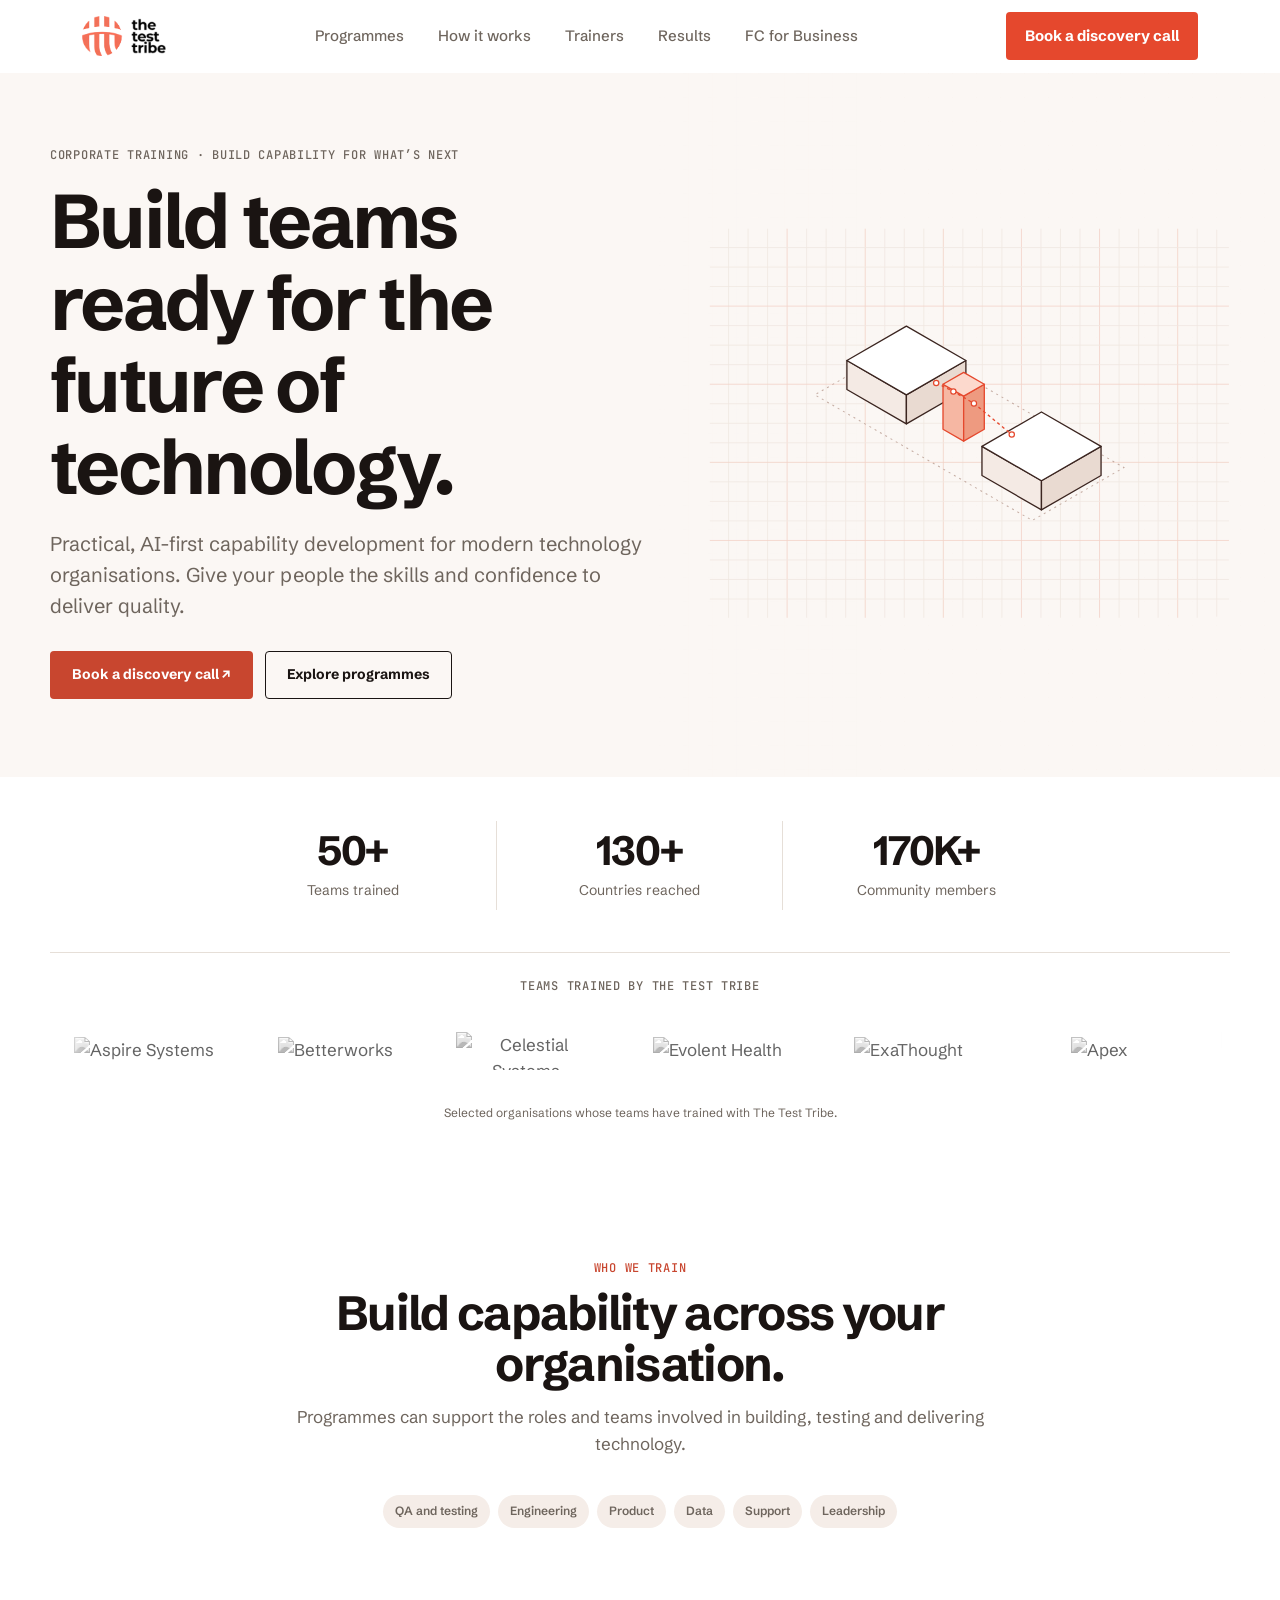
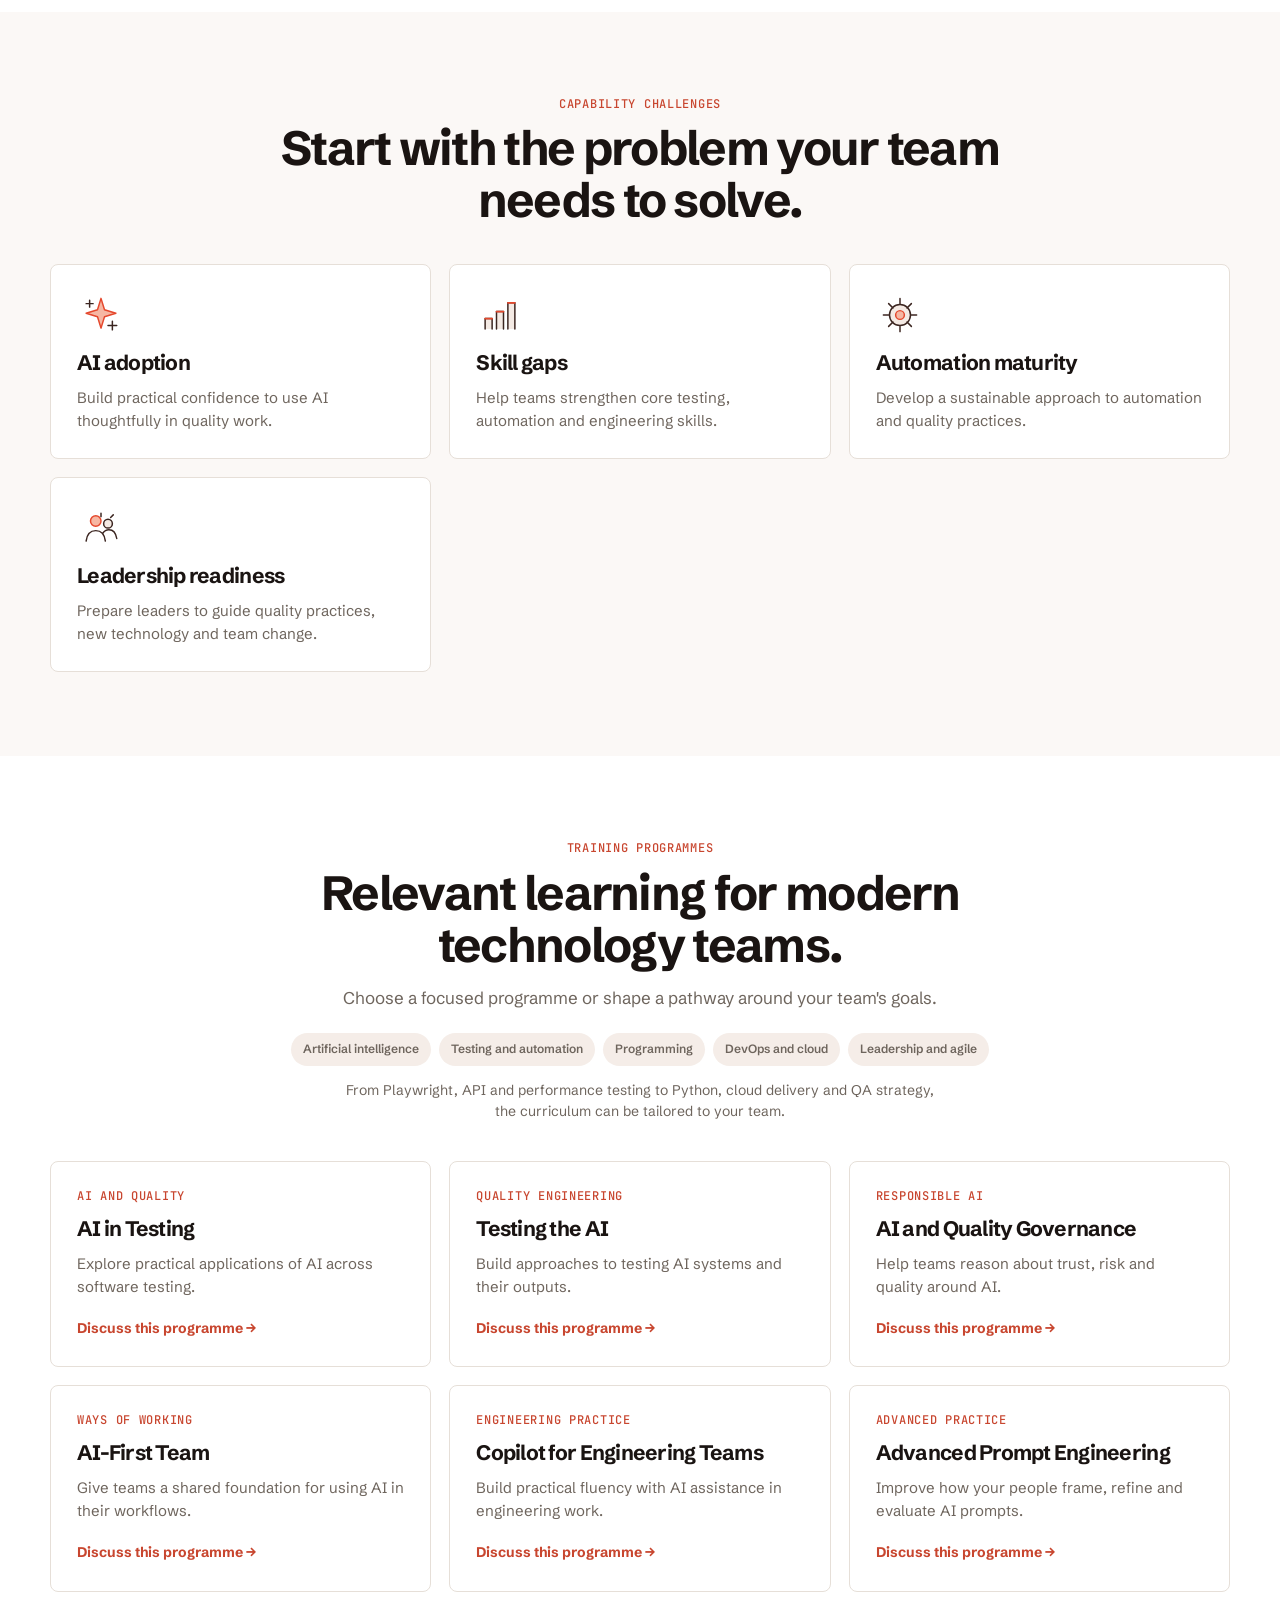
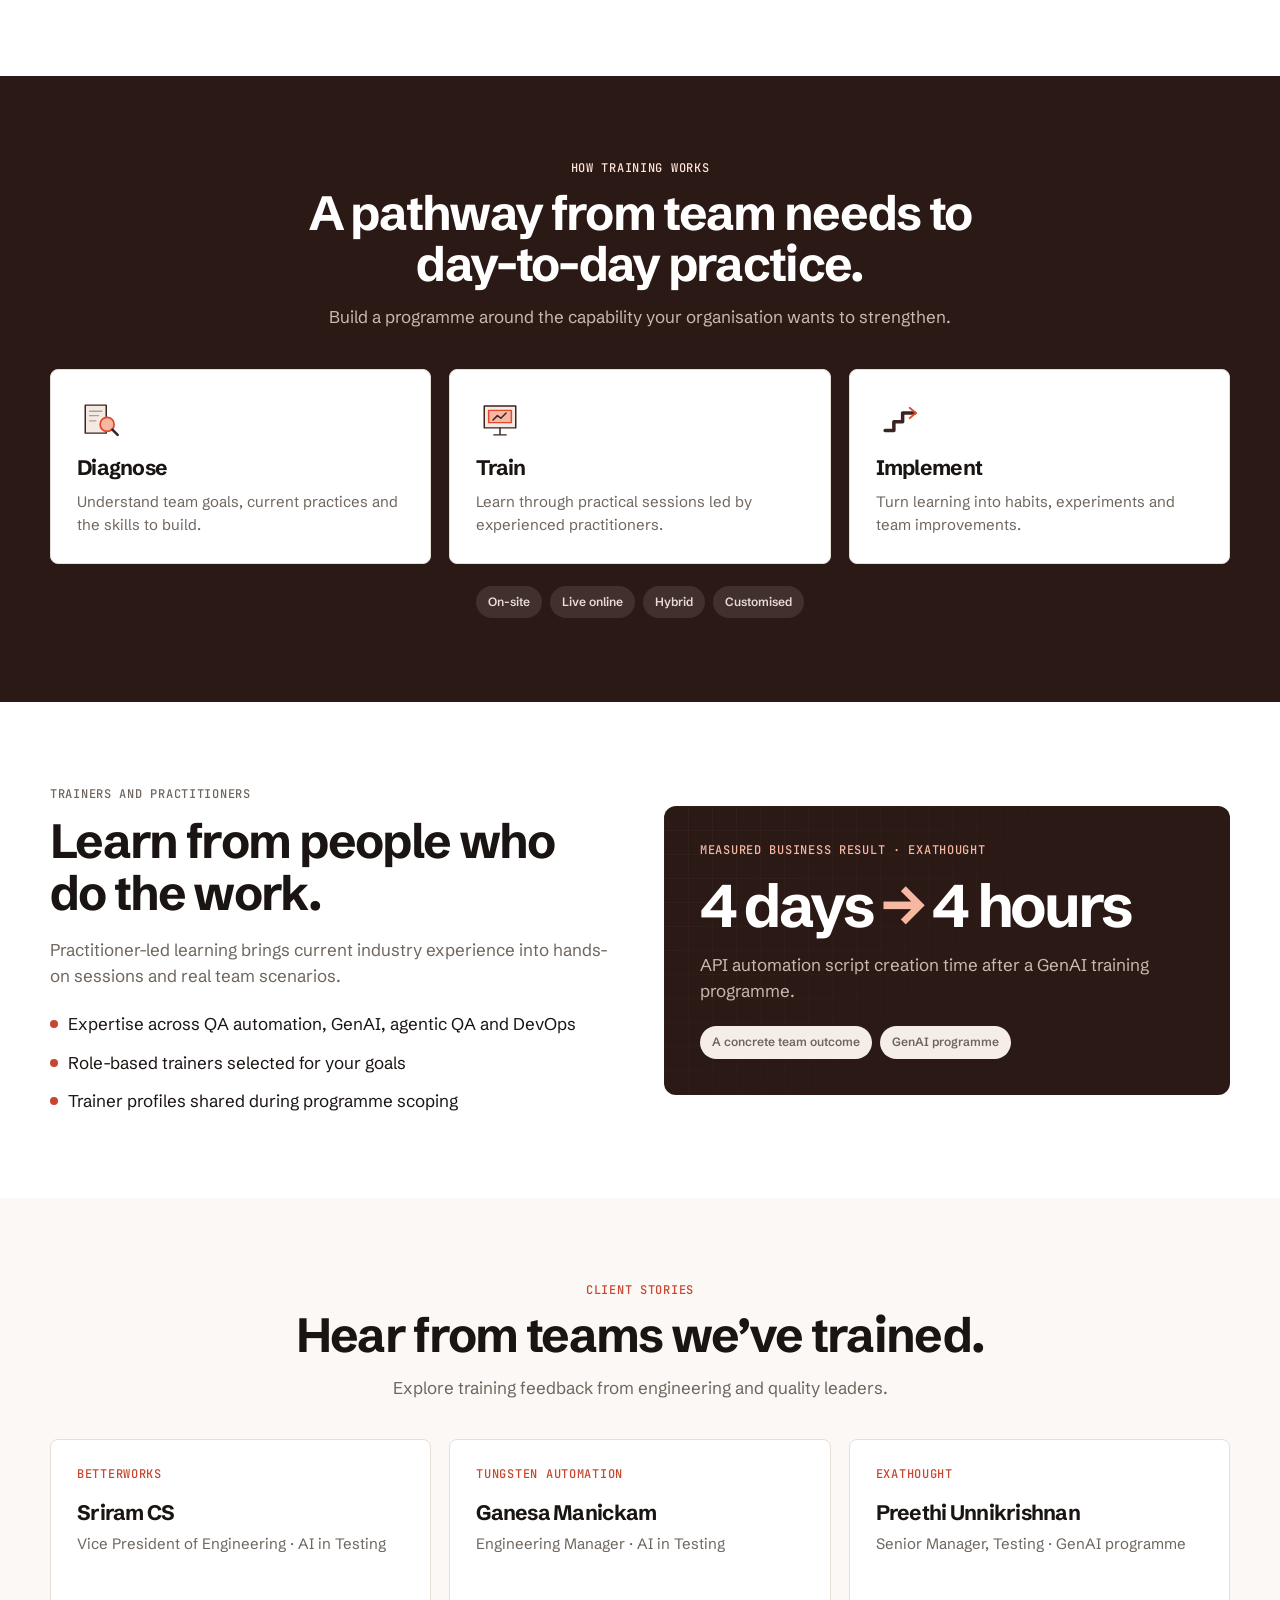
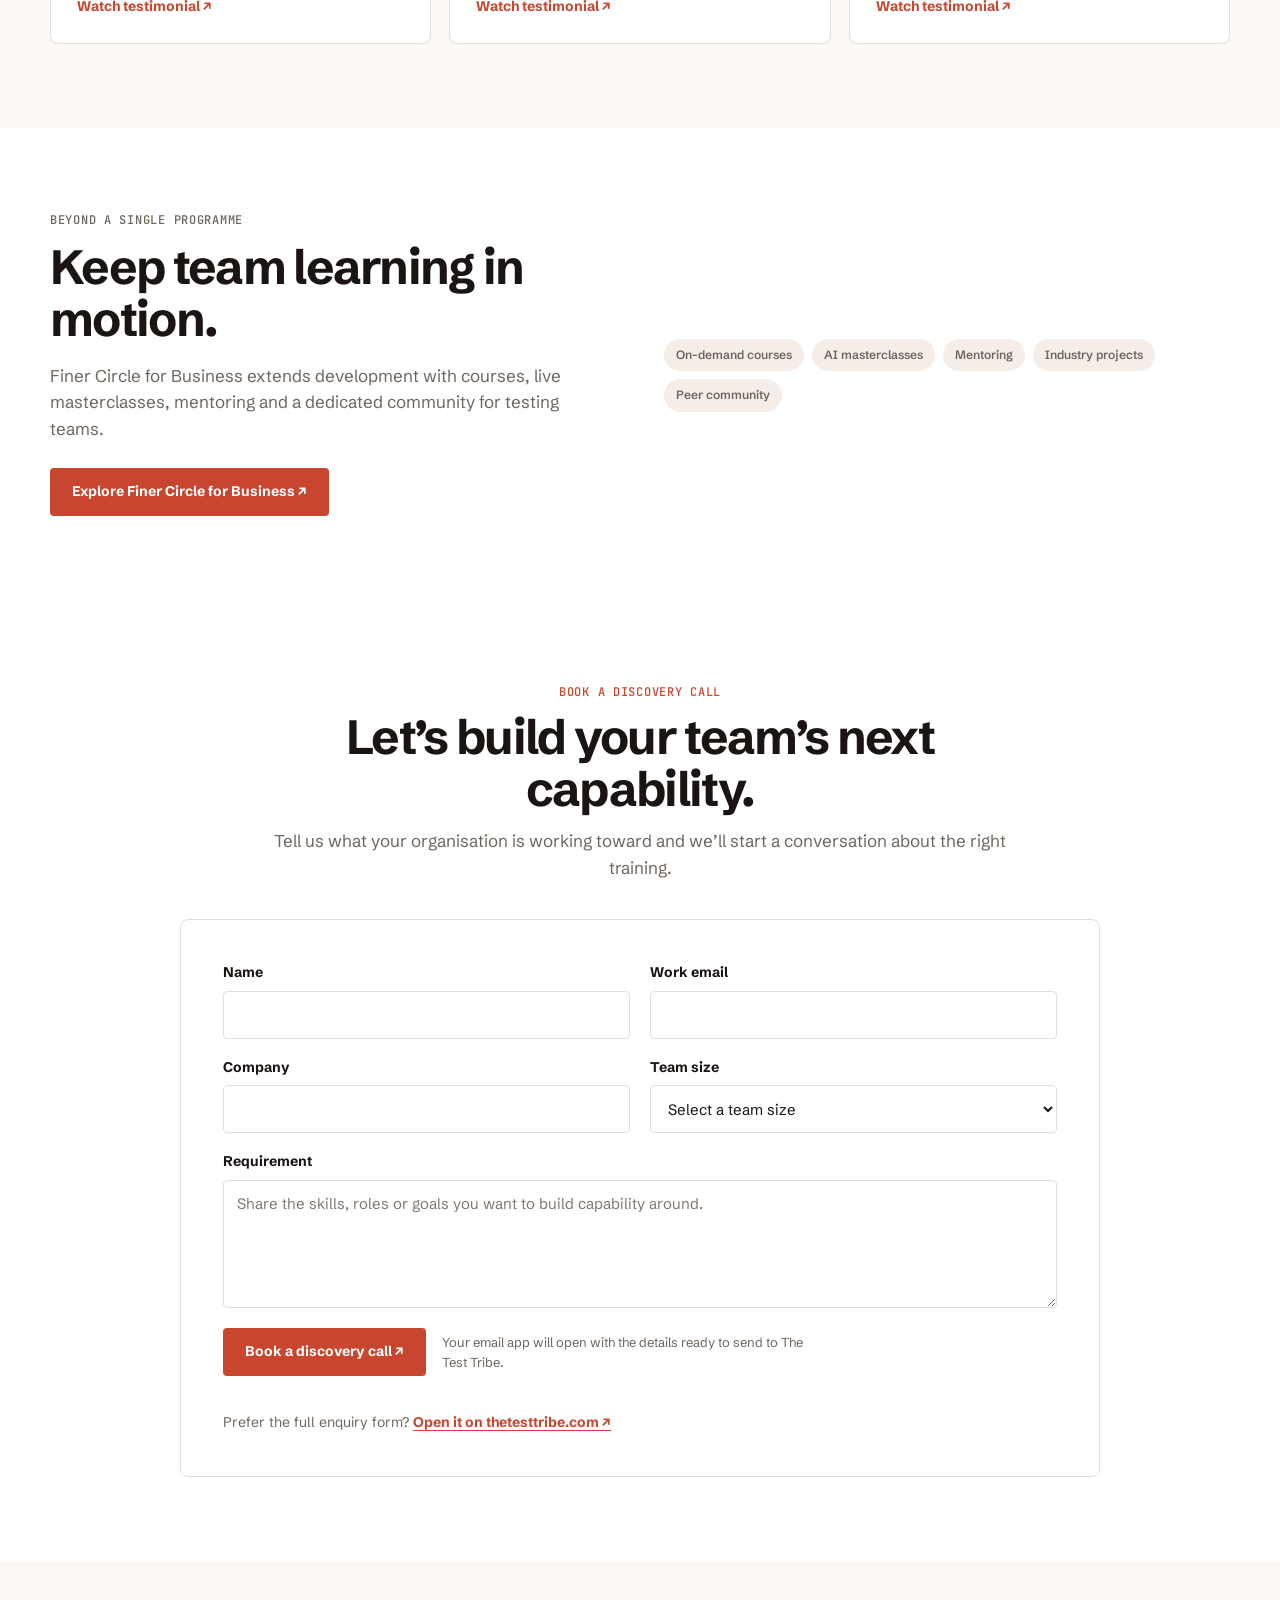
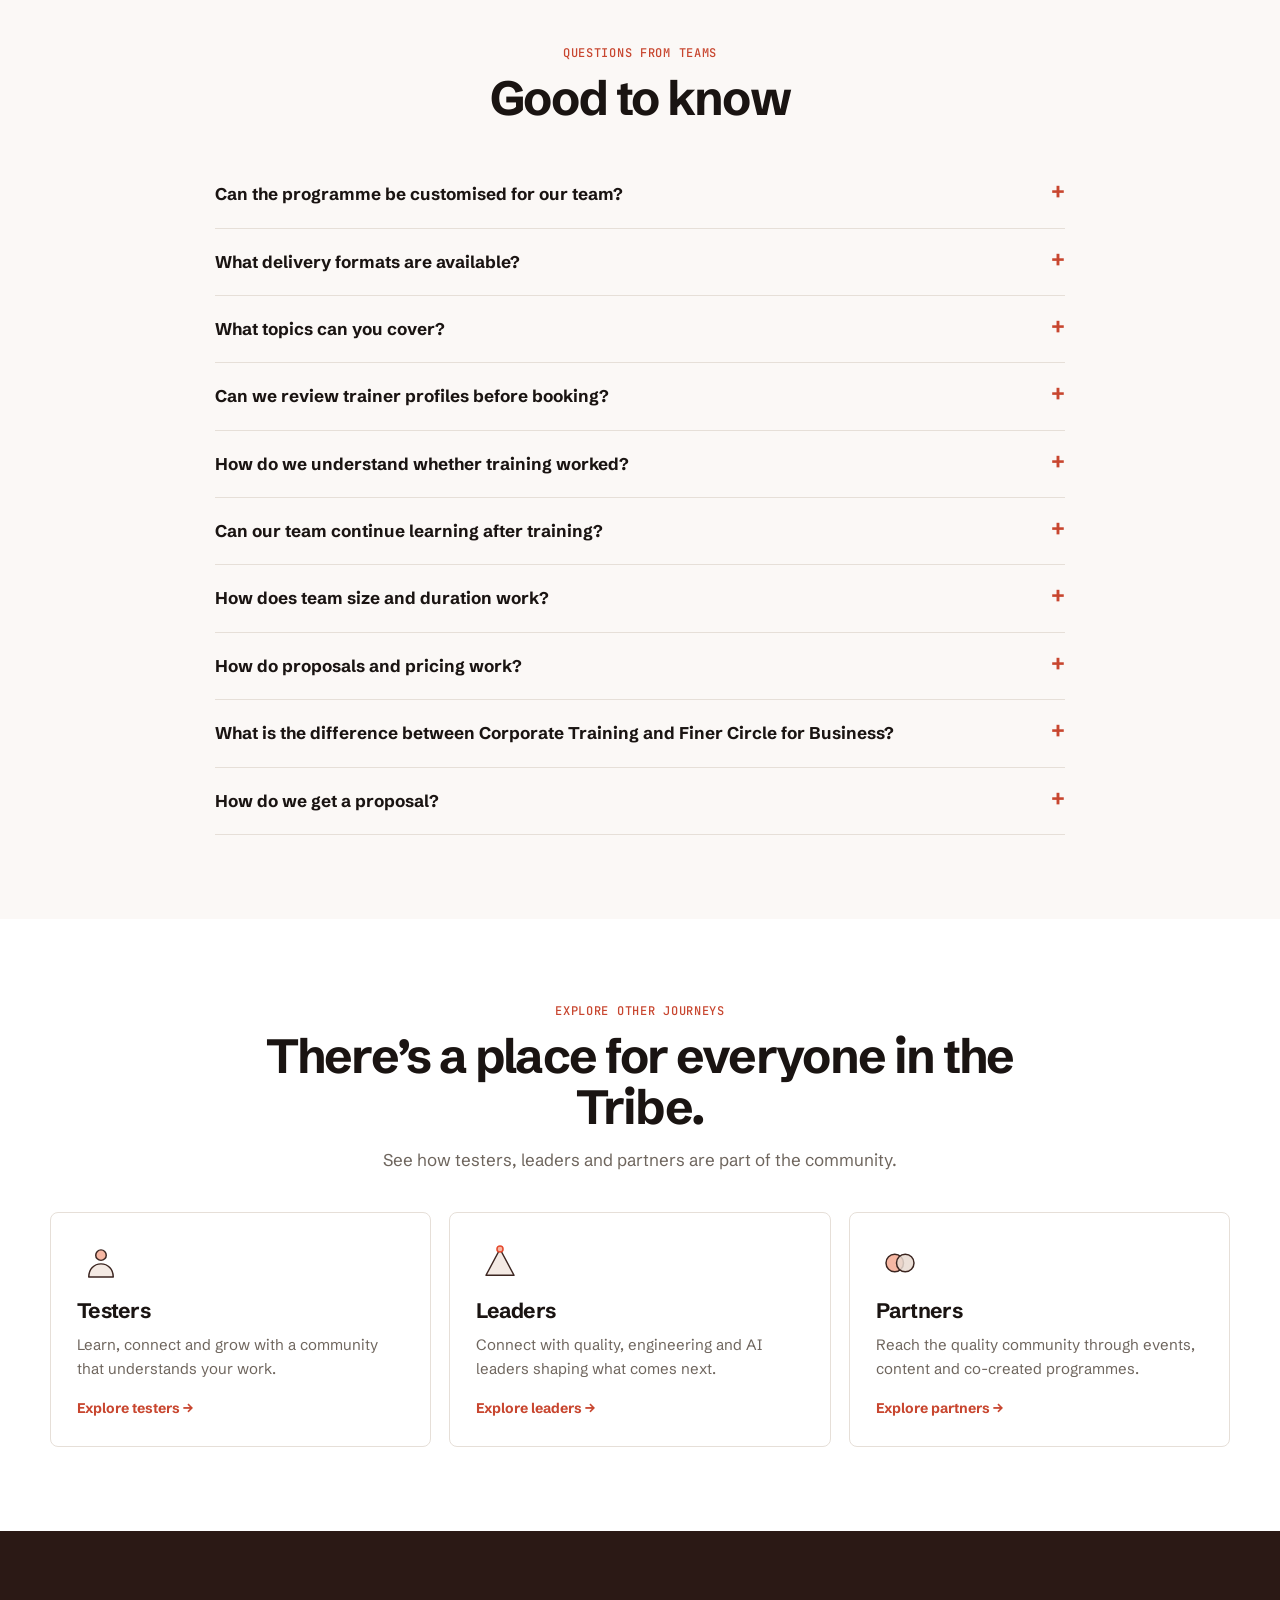
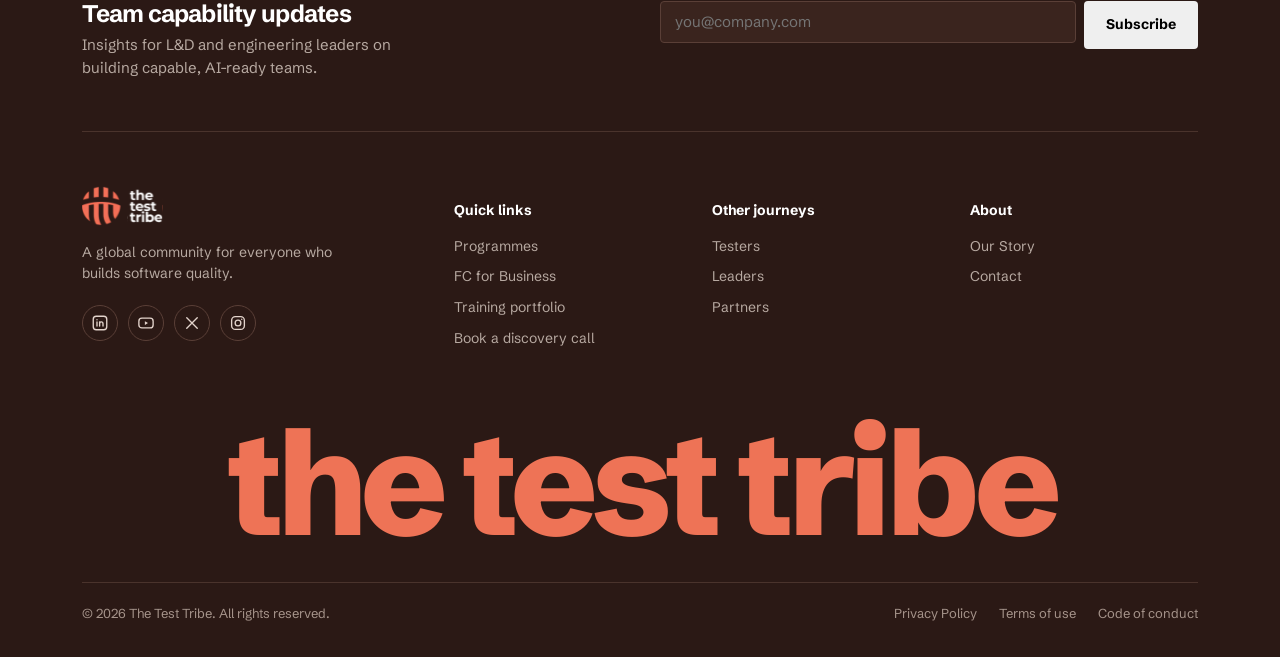
==== commit 9f83e4b2: "Bring Teams page in line with requirement: teams nav/footer variants, discovery form, journeys, FAQ " ====
--- a/corporate-training.html
+++ b/corporate-training.html
@@ -1,7 +1,7 @@
 <!doctype html><html lang="en"><head><meta charset="utf-8"><meta name="viewport" content="width=device-width,initial-scale=1"><title>Corporate Training | The Test Tribe</title><link rel="stylesheet" href="the-test-tribe-tokens.css"><link rel="stylesheet" href="site-pages.css">
 <link rel="stylesheet" href="site-components.css"><link rel="stylesheet" href="shared-trusted-logos.css"><link rel="preconnect" href="https://fonts.googleapis.com"><link rel="preconnect" href="https://fonts.gstatic.com" crossorigin><link href="https://fonts.googleapis.com/css2?family=Schibsted+Grotesk:wght@400;500;600;700;800&family=JetBrains+Mono:wght@400;500&display=swap" rel="stylesheet"></head><body>
-<tribe-site-nav></tribe-site-nav>
-<main><section class="hero"><div class="wrap hero-grid"><div class="hero-copy"><div class="eyebrow">Corporate Training · Build capability for what’s next</div><h1>Build teams ready for the future of technology.</h1><p>Practical, AI-first capability development for modern technology organisations. Give your people the skills and confidence to deliver quality.</p><div class="hero-actions"><a class="btn btn-primary" href="https://www.thetesttribe.com/corporate-training/#contact-form">Book a discovery call ↗</a><a class="btn btn-outline" href="#programmes">Explore programmes</a></div></div><div class="hero-art" aria-hidden="true"><svg class="illo gateway-illustration" aria-hidden="true" viewBox="0 0 640 480" width="640" height="480"><style>
+<tribe-site-nav variant="teams"></tribe-site-nav>
+<main><section class="hero"><div class="wrap hero-grid"><div class="hero-copy"><div class="eyebrow">Corporate Training · Build capability for what’s next</div><h1>Build teams ready for the future of technology.</h1><p>Practical, AI-first capability development for modern technology organisations. Give your people the skills and confidence to deliver quality.</p><div class="hero-actions"><a class="btn btn-primary" href="#contact">Book a discovery call ↗</a><a class="btn btn-outline" href="#programmes">Explore programmes</a></div></div><div class="hero-art" aria-hidden="true"><svg class="illo gateway-illustration" aria-hidden="true" viewBox="0 0 640 480" width="640" height="480"><style>
 .flow{animation:tt-flow 1.6s linear infinite}
 @keyframes tt-flow{to{stroke-dashoffset:-12}}
 .pulse{animation:tt-pulse 2.8s ease-in-out infinite}
@@ -20,10 +20,12 @@
 <section class="section"><div class="wrap"><div class="section-heading"><div class="eyebrow">Who we train</div><h2>Build capability across your organisation.</h2><p>Programmes can support the roles and teams involved in building, testing and delivering technology.</p></div><div class="pills" style="justify-content:center"><span class="pill">QA and testing</span><span class="pill">Engineering</span><span class="pill">Product</span><span class="pill">Data</span><span class="pill">Support</span><span class="pill">Leadership</span></div></div></section>
 <section class="section section-soft"><div class="wrap"><div class="section-heading"><div class="eyebrow">Capability challenges</div><h2>Start with the problem your team needs to solve.</h2></div><div class="cards"><article class="card"><div class="icon-box"><svg class="gateway-mark" viewBox="0 0 48 48" aria-hidden="true" focusable="false"><g stroke="#3B2520" stroke-width="1.7" stroke-linecap="round" stroke-linejoin="round"><path d="m24 5 4 13 13 4-13 4-4 13-4-13-13-4 13-4z" fill="#F6B7A3" stroke="#E5482D"/><path d="M37 31v10M32 36h10M11 7v8M7 11h8" fill="none"/></g></svg></div><h3>AI adoption</h3><p>Build practical confidence to use AI thoughtfully in quality work.</p></article><article class="card"><div class="icon-box"><svg class="gateway-mark" viewBox="0 0 48 48" aria-hidden="true" focusable="false"><g stroke="#3B2520" stroke-width="1.7" stroke-linecap="round" stroke-linejoin="round"><path d="M7 40V28h8v12M20 40V20h8v20M33 40V10h8v30" fill="#F4EAE4"/><path d="M7 28h8M20 20h8M33 10h8" stroke="#E5482D" stroke-width="2"/></g></svg></div><h3>Skill gaps</h3><p>Help teams strengthen core testing, automation and engineering skills.</p></article><article class="card"><div class="icon-box"><svg class="gateway-mark" viewBox="0 0 48 48" aria-hidden="true" focusable="false"><g stroke="#3B2520" stroke-width="1.7" stroke-linecap="round" stroke-linejoin="round"><circle cx="24" cy="24" r="12" fill="#F4EAE4"/><circle cx="24" cy="24" r="5" fill="#F6B7A3" stroke="#E5482D"/><path d="M24 5v6M24 37v6M5 24h6M37 24h6M11 11l5 5M32 32l5 5M37 11l-5 5M16 32l-5 5"/></g></svg></div><h3>Automation maturity</h3><p>Develop a sustainable approach to automation and quality practices.</p></article><article class="card"><div class="icon-box"><svg class="gateway-mark" viewBox="0 0 48 48" aria-hidden="true" focusable="false"><g fill="none" stroke="#3B2520" stroke-width="1.7" stroke-linecap="round" stroke-linejoin="round"><circle cx="18" cy="16" r="6" fill="#F6B7A3" stroke="#E5482D"/><circle cx="32" cy="19" r="5" fill="#F4EAE4"/><path d="M7 39c1-8 5-12 11-12s10 4 11 12M26 30c2-3 4-4 7-4 5 0 8 4 9 10M24 7v4M38 9l-3 3"/></g></svg></div><h3>Leadership readiness</h3><p>Prepare leaders to guide quality practices, new technology and team change.</p></article></div></div></section>
 <section class="section" id="programmes"><div class="wrap"><div class="section-heading"><div class="eyebrow">Training programmes</div><h2>Relevant learning for modern technology teams.</h2><p>Choose a focused programme or shape a pathway around your team's goals.</p><div class="pills teams-topics" aria-label="Programme areas"><span class="pill">Artificial intelligence</span><span class="pill">Testing and automation</span><span class="pill">Programming</span><span class="pill">DevOps and cloud</span><span class="pill">Leadership and agile</span></div><p class="teams-programme-note">From Playwright, API and performance testing to Python, cloud delivery and QA strategy, the curriculum can be tailored to your team.</p></div><div class="cards"><article class="card"><div class="eyebrow">AI and quality</div><h3>AI in Testing</h3><p>Explore practical applications of AI across software testing.</p><a class="card-link" href="https://www.thetesttribe.com/corporate-training/#contact-form">Discuss this programme →</a></article><article class="card"><div class="eyebrow">Quality engineering</div><h3>Testing the AI</h3><p>Build approaches to testing AI systems and their outputs.</p><a class="card-link" href="https://www.thetesttribe.com/corporate-training/#contact-form">Discuss this programme →</a></article><article class="card"><div class="eyebrow">Responsible AI</div><h3>AI and Quality Governance</h3><p>Help teams reason about trust, risk and quality around AI.</p><a class="card-link" href="https://www.thetesttribe.com/corporate-training/#contact-form">Discuss this programme →</a></article><article class="card"><div class="eyebrow">Ways of working</div><h3>AI-First Team</h3><p>Give teams a shared foundation for using AI in their workflows.</p><a class="card-link" href="https://www.thetesttribe.com/corporate-training/#contact-form">Discuss this programme →</a></article><article class="card"><div class="eyebrow">Engineering practice</div><h3>Copilot for Engineering Teams</h3><p>Build practical fluency with AI assistance in engineering work.</p><a class="card-link" href="https://www.thetesttribe.com/corporate-training/#contact-form">Discuss this programme →</a></article><article class="card"><div class="eyebrow">Advanced practice</div><h3>Advanced Prompt Engineering</h3><p>Improve how your people frame, refine and evaluate AI prompts.</p><a class="card-link" href="https://www.thetesttribe.com/corporate-training/#contact-form">Discuss this programme →</a></article></div></div></section>
-<section class="section section-dark"><div class="wrap"><div class="section-heading"><div class="eyebrow">How training works</div><h2>A pathway from team needs to day-to-day practice.</h2><p>Build a programme around the capability your organisation wants to strengthen.</p></div><div class="cards"><article class="card"><div class="icon-box"><svg class="gateway-mark" viewBox="0 0 48 48" aria-hidden="true" focusable="false"><g stroke="#3B2520" stroke-width="1.7" stroke-linecap="round" stroke-linejoin="round"><rect x="6" y="7" width="24" height="32" fill="#F4EAE4"/><path d="M11 14h14M11 19h10M11 25h7" stroke="#B89C90"/><circle cx="31" cy="29" r="8" fill="#F6B7A3" stroke="#E5482D" stroke-width="2"/><path d="m37 35 6 6" stroke-width="3"/></g></svg></div><h3>Diagnose</h3><p>Understand team goals, current practices and the skills to build.</p></article><article class="card"><div class="icon-box"><svg class="gateway-mark" viewBox="0 0 48 48" aria-hidden="true" focusable="false"><g stroke="#3B2520" stroke-width="1.7" stroke-linecap="round" stroke-linejoin="round"><path d="M6 8h36v25H6z" fill="#F4EAE4"/><path d="M11 13h26v14H11z" fill="#F6B7A3" stroke="#E5482D"/><path d="M24 33v7M17 41h14"/><path d="m16 24 5-5 4 3 6-6" fill="none"/></g></svg></div><h3>Train</h3><p>Learn through practical sessions led by experienced practitioners.</p></article><article class="card"><div class="icon-box"><svg class="gateway-mark" viewBox="0 0 48 48" aria-hidden="true" focusable="false"><g stroke="#3B2520" stroke-width="1.7" stroke-linecap="round" stroke-linejoin="round"><path d="M7 36h10V26h10V16h14" fill="none" stroke-width="4"/><path d="m35 10 7 6-7 6" fill="none" stroke="#E5482D" stroke-width="2"/></g></svg></div><h3>Implement</h3><p>Turn learning into habits, experiments and team improvements.</p></article></div><div class="pills" style="justify-content:center"><span class="pill">On-site</span><span class="pill">Live online</span><span class="pill">Hybrid</span><span class="pill">Customised</span></div></div></section>
-<section class="section"><div class="wrap split"><div><div class="eyebrow">Trainers and practitioners</div><h2>Learn from people who do the work.</h2><p>Practitioner-led learning brings current industry experience into hands-on sessions and real team scenarios.</p><ul class="bullet-list"><li>Expertise across QA automation, GenAI, agentic QA and DevOps</li><li>Role-based trainers selected for your goals</li><li>Trainer profiles shared during programme scoping</li></ul></div><div class="feature-panel teams-outcome"><div class="eyebrow" style="color:#F6B7A3">Measured business result · ExaThought</div><h3>4 days <span aria-hidden="true">→</span> 4 hours</h3><p>API automation script creation time after a GenAI training programme.</p><div class="pills"><span class="pill">A concrete team outcome</span><span class="pill">GenAI programme</span></div></div></div></section>
-<section class="section section-soft"><div class="wrap"><div class="section-heading"><div class="eyebrow">Client stories</div><h2>Hear from teams we’ve trained.</h2><p>Explore training feedback from engineering and quality leaders.</p></div><div class="cards teams-testimonials"><a class="card teams-story" href="https://player.vimeo.com/video/1217586398" target="_blank" rel="noopener noreferrer"><span class="eyebrow">Betterworks</span><h3>Sriram CS</h3><p>Vice President of Engineering · AI in Testing</p><span class="card-link">Watch testimonial ↗</span></a><a class="card teams-story" href="https://player.vimeo.com/video/1217586399" target="_blank" rel="noopener noreferrer"><span class="eyebrow">Tungsten Automation</span><h3>Ganesa Manickam</h3><p>Engineering Manager · AI in Testing</p><span class="card-link">Watch testimonial ↗</span></a><a class="card teams-story" href="https://player.vimeo.com/video/1217586400" target="_blank" rel="noopener noreferrer"><span class="eyebrow">ExaThought</span><h3>Preethi Unnikrishnan</h3><p>Senior Manager, Testing · GenAI programme</p><span class="card-link">Watch testimonial ↗</span></a></div></div></section>
-<section class="section"><div class="wrap split teams-continuous"><div><div class="eyebrow">Beyond a single programme</div><h2>Keep team learning in motion.</h2><p>Finer Circle for Business extends development with courses, live masterclasses, mentoring and a dedicated community for testing teams.</p><a class="btn btn-primary" href="https://www.thetesttribe.com/finer-circle-for-business/" target="_blank" rel="noopener noreferrer">Explore Finer Circle for Business ↗</a></div><div class="pills"><span class="pill">On-demand courses</span><span class="pill">AI masterclasses</span><span class="pill">Mentoring</span><span class="pill">Industry projects</span><span class="pill">Peer community</span></div></div></section>
+<section id="how-it-works" class="section section-dark"><div class="wrap"><div class="section-heading"><div class="eyebrow">How training works</div><h2>A pathway from team needs to day-to-day practice.</h2><p>Build a programme around the capability your organisation wants to strengthen.</p></div><div class="cards"><article class="card"><div class="icon-box"><svg class="gateway-mark" viewBox="0 0 48 48" aria-hidden="true" focusable="false"><g stroke="#3B2520" stroke-width="1.7" stroke-linecap="round" stroke-linejoin="round"><rect x="6" y="7" width="24" height="32" fill="#F4EAE4"/><path d="M11 14h14M11 19h10M11 25h7" stroke="#B89C90"/><circle cx="31" cy="29" r="8" fill="#F6B7A3" stroke="#E5482D" stroke-width="2"/><path d="m37 35 6 6" stroke-width="3"/></g></svg></div><h3>Diagnose</h3><p>Understand team goals, current practices and the skills to build.</p></article><article class="card"><div class="icon-box"><svg class="gateway-mark" viewBox="0 0 48 48" aria-hidden="true" focusable="false"><g stroke="#3B2520" stroke-width="1.7" stroke-linecap="round" stroke-linejoin="round"><path d="M6 8h36v25H6z" fill="#F4EAE4"/><path d="M11 13h26v14H11z" fill="#F6B7A3" stroke="#E5482D"/><path d="M24 33v7M17 41h14"/><path d="m16 24 5-5 4 3 6-6" fill="none"/></g></svg></div><h3>Train</h3><p>Learn through practical sessions led by experienced practitioners.</p></article><article class="card"><div class="icon-box"><svg class="gateway-mark" viewBox="0 0 48 48" aria-hidden="true" focusable="false"><g stroke="#3B2520" stroke-width="1.7" stroke-linecap="round" stroke-linejoin="round"><path d="M7 36h10V26h10V16h14" fill="none" stroke-width="4"/><path d="m35 10 7 6-7 6" fill="none" stroke="#E5482D" stroke-width="2"/></g></svg></div><h3>Implement</h3><p>Turn learning into habits, experiments and team improvements.</p></article></div><div class="pills" style="justify-content:center"><span class="pill">On-site</span><span class="pill">Live online</span><span class="pill">Hybrid</span><span class="pill">Customised</span></div></div></section>
+<section id="trainers" class="section"><div class="wrap split"><div><div class="eyebrow">Trainers and practitioners</div><h2>Learn from people who do the work.</h2><p>Practitioner-led learning brings current industry experience into hands-on sessions and real team scenarios.</p><ul class="bullet-list"><li>Expertise across QA automation, GenAI, agentic QA and DevOps</li><li>Role-based trainers selected for your goals</li><li>Trainer profiles shared during programme scoping</li></ul></div><div class="feature-panel teams-outcome"><div class="eyebrow" style="color:#F6B7A3">Measured business result · ExaThought</div><h3>4 days <span aria-hidden="true">→</span> 4 hours</h3><p>API automation script creation time after a GenAI training programme.</p><div class="pills"><span class="pill">A concrete team outcome</span><span class="pill">GenAI programme</span></div></div></div></section>
+<section id="results" class="section section-soft"><div class="wrap"><div class="section-heading"><div class="eyebrow">Client stories</div><h2>Hear from teams we’ve trained.</h2><p>Explore training feedback from engineering and quality leaders.</p></div><div class="cards teams-testimonials"><a class="card teams-story" href="https://player.vimeo.com/video/1217586398" target="_blank" rel="noopener noreferrer"><span class="eyebrow">Betterworks</span><h3>Sriram CS</h3><p>Vice President of Engineering · AI in Testing</p><span class="card-link">Watch testimonial ↗</span></a><a class="card teams-story" href="https://player.vimeo.com/video/1217586399" target="_blank" rel="noopener noreferrer"><span class="eyebrow">Tungsten Automation</span><h3>Ganesa Manickam</h3><p>Engineering Manager · AI in Testing</p><span class="card-link">Watch testimonial ↗</span></a><a class="card teams-story" href="https://player.vimeo.com/video/1217586400" target="_blank" rel="noopener noreferrer"><span class="eyebrow">ExaThought</span><h3>Preethi Unnikrishnan</h3><p>Senior Manager, Testing · GenAI programme</p><span class="card-link">Watch testimonial ↗</span></a></div></div></section>
+<section id="fc-business" class="section"><div class="wrap split teams-continuous"><div><div class="eyebrow">Beyond a single programme</div><h2>Keep team learning in motion.</h2><p>Finer Circle for Business extends development with courses, live masterclasses, mentoring and a dedicated community for testing teams.</p><a class="btn btn-primary" href="https://www.thetesttribe.com/finer-circle-for-business/" target="_blank" rel="noopener noreferrer">Explore Finer Circle for Business ↗</a></div><div class="pills"><span class="pill">On-demand courses</span><span class="pill">AI masterclasses</span><span class="pill">Mentoring</span><span class="pill">Industry projects</span><span class="pill">Peer community</span></div></div></section>
+<section class="section" id="contact" aria-labelledby="contact-title"><div class="wrap"><div class="section-heading"><div class="eyebrow">Book a discovery call</div><h2 id="contact-title">Let’s build your team’s next capability.</h2><p>Tell us what your organisation is working toward and we’ll start a conversation about the right training.</p></div><div class="form-panel"><form class="form-grid" action="mailto:contact@thetesttribe.com" method="post" enctype="text/plain"><div class="form-field"><label for="ct-name">Name</label><input id="ct-name" name="Name" autocomplete="name" required></div><div class="form-field"><label for="ct-email">Work email</label><input id="ct-email" name="Work email" type="email" autocomplete="email" required></div><div class="form-field"><label for="ct-company">Company</label><input id="ct-company" name="Company" autocomplete="organization" required></div><div class="form-field"><label for="ct-size">Team size</label><select id="ct-size" name="Team size" required><option value="" selected disabled>Select a team size</option><option>1–10 people</option><option>11–50 people</option><option>51–200 people</option><option>200+ people</option></select></div><div class="form-field form-field-wide"><label for="ct-requirement">Requirement</label><textarea id="ct-requirement" name="Requirement" rows="4" placeholder="Share the skills, roles or goals you want to build capability around."></textarea></div><div class="form-field form-field-wide form-submit"><button class="btn btn-primary" type="submit">Book a discovery call ↗</button><span>Your email app will open with the details ready to send to The Test Tribe.</span></div><p class="form-fallback">Prefer the full enquiry form? <a href="https://www.thetesttribe.com/corporate-training/#contact-form" target="_blank" rel="noopener noreferrer">Open it on thetesttribe.com ↗</a></p></form></div></div></section>
 <section class="section section-soft"><div class="wrap"><div class="section-heading"><div class="eyebrow">Questions from teams</div><h2>Good to know</h2></div><tribe-page-faq page="teams"></tribe-page-faq></div></section>
-<section class="section" id="contact"><div class="wrap"><div class="cta-band"><h2>Let’s build your team’s next capability.</h2><p>Tell us what your organisation is working toward and start a conversation about training.</p><a class="btn btn-light" href="https://www.thetesttribe.com/corporate-training/#contact-form" target="_blank" rel="noopener noreferrer">Book a discovery call ↗</a></div></div></section></main>
-<tribe-site-footer></tribe-site-footer><script src="site-components.js"></script><script src="site-pages.js"></script></body></html>
+<section class="section" aria-labelledby="journeys-title"><div class="wrap"><div class="section-heading"><div class="eyebrow">Explore other journeys</div><h2 id="journeys-title">There’s a place for everyone in the Tribe.</h2><p>See how testers, leaders and partners are part of the community.</p></div><tribe-journeys current="teams"></tribe-journeys></div></section>
+</main>
+<tribe-site-footer variant="teams"></tribe-site-footer><script src="site-components.js"></script><script src="site-pages.js"></script></body></html>
--- a/site-pages.css
+++ b/site-pages.css
@@ -19,21 +19,21 @@
 .partner-conference-cards .card h3{font-size:28px;margin:10px 0}
 .partner-conference-cards .card .bullet-list{margin-top:20px;font-size:14px}
 .partner-conference-cards .card .card-link{margin-top:auto;padding-top:24px}
-.partner-request{max-width:920px;margin:0 auto;padding:clamp(24px,4vw,42px);border:1px solid var(--page-line);border-radius:8px;background:#fff}
-.partner-form{display:grid;grid-template-columns:repeat(2,minmax(0,1fr));gap:18px 20px}
-.partner-field{min-width:0}
-.partner-field label{display:block;margin-bottom:7px;font-size:14px;font-weight:700}
-.partner-field input,.partner-field select,.partner-field textarea{display:block;width:100%;min-height:48px;padding:11px 13px;border:1px solid var(--page-line);border-radius:4px;background:#fff;color:var(--page-ink);font:inherit;font-size:15px}
-.partner-field textarea{min-height:128px;resize:vertical}
-.partner-field input::placeholder,.partner-field textarea::placeholder{color:#81766E}
-.partner-field input:focus-visible,.partner-field select:focus-visible,.partner-field textarea:focus-visible{outline:2px solid var(--page-accent);outline-offset:2px}
-.partner-field-wide{grid-column:1/-1}
-.partner-form-submit{display:flex;align-items:center;gap:16px;flex-wrap:wrap;margin-top:2px}
-.partner-form-submit span{max-width:48ch;color:var(--page-muted);font-size:13px}
-@media(max-width:680px){.partner-form{grid-template-columns:1fr;gap:16px}.partner-field-wide{grid-column:auto}.partner-form-submit{align-items:flex-start;flex-direction:column}.partner-form-submit .btn{width:100%}}
+.form-panel{max-width:920px;margin:0 auto;padding:clamp(24px,4vw,42px);border:1px solid var(--page-line);border-radius:8px;background:#fff}
+.form-grid{display:grid;grid-template-columns:repeat(2,minmax(0,1fr));gap:18px 20px}
+.form-field{min-width:0}
+.form-field label{display:block;margin-bottom:7px;font-size:14px;font-weight:700}
+.form-field input,.form-field select,.form-field textarea{display:block;width:100%;min-height:48px;padding:11px 13px;border:1px solid var(--page-line);border-radius:4px;background:#fff;color:var(--page-ink);font:inherit;font-size:15px}
+.form-field textarea{min-height:128px;resize:vertical}
+.form-field input::placeholder,.form-field textarea::placeholder{color:#81766E}
+.form-field input:focus-visible,.form-field select:focus-visible,.form-field textarea:focus-visible{outline:2px solid var(--page-accent);outline-offset:2px}
+.form-field-wide{grid-column:1/-1}
+.form-submit{display:flex;align-items:center;gap:16px;flex-wrap:wrap;margin-top:2px}
+.form-submit span{max-width:48ch;color:var(--page-muted);font-size:13px}
+@media(max-width:680px){.form-grid{grid-template-columns:1fr;gap:16px}.form-field-wide{grid-column:auto}.form-submit{align-items:flex-start;flex-direction:column}.form-submit .btn{width:100%}}
 
-.partner-email-fallback{margin-top:18px;color:var(--page-muted);font-size:14px}
-.partner-email-fallback a{color:var(--page-accent);font-weight:700;text-decoration:underline;text-underline-offset:3px}
+.form-fallback{margin-top:18px;color:var(--page-muted);font-size:14px}
+.form-fallback a{color:var(--page-accent);font-weight:700;text-decoration:underline;text-underline-offset:3px}
 /* Keep two conference offers balanced; match the homepage's equal-width stacked mobile CTAs. */
 .partner-conference-cards{grid-template-columns:repeat(2,minmax(0,1fr))}
 @media(max-width:680px){.partner-conference-cards{grid-template-columns:1fr}.hero-actions{display:grid;grid-template-columns:1fr;width:100%;max-width:340px;margin:30px auto 0}.hero-actions .btn{width:100%;font-weight:700}}
@@ -89,3 +89,9 @@
 .teams-client-marquee .trusted-logo{flex-basis:140px}
 .teams-client-marquee .trusted-logo img{max-width:140px;max-height:38px}
 @media(prefers-reduced-motion:reduce){.teams-client-marquee{overflow-x:auto}}
+
+/* Shared journey cards (tribe-journeys) and Teams footer variant */
+tribe-journeys{display:block}
+.journey-cards{grid-template-columns:repeat(auto-fit,minmax(240px,1fr))}
+.journey-cards .card{display:flex;flex-direction:column;align-items:flex-start}
+.journey-cards .card .card-link{margin-top:auto;padding-top:18px}
--- a/site-components.css
+++ b/site-components.css
@@ -132,3 +132,8 @@
 .nav.sc .nav-join{height:38px}
 @media(max-width:900px){tribe-site-nav{min-height:66px}.nav.sc{width:calc(100% - 24px);max-width:none}.nav.sc .wrap{padding:0 16px}.nav.sc .nav-in{height:58px}}
 @media(prefers-reduced-motion:reduce){.nav,.nav .nav-in,.nav .brand{transition:none!important}}
+
+/* Teams variants: nav fits five anchors plus a longer CTA; footer uses three link columns */
+.nav.sc .links{gap:20px}
+.ftop-teams{grid-template-columns:1.5fr repeat(3,1fr)}
+@media(max-width:900px){.ftop-teams{grid-template-columns:1fr 1fr}}
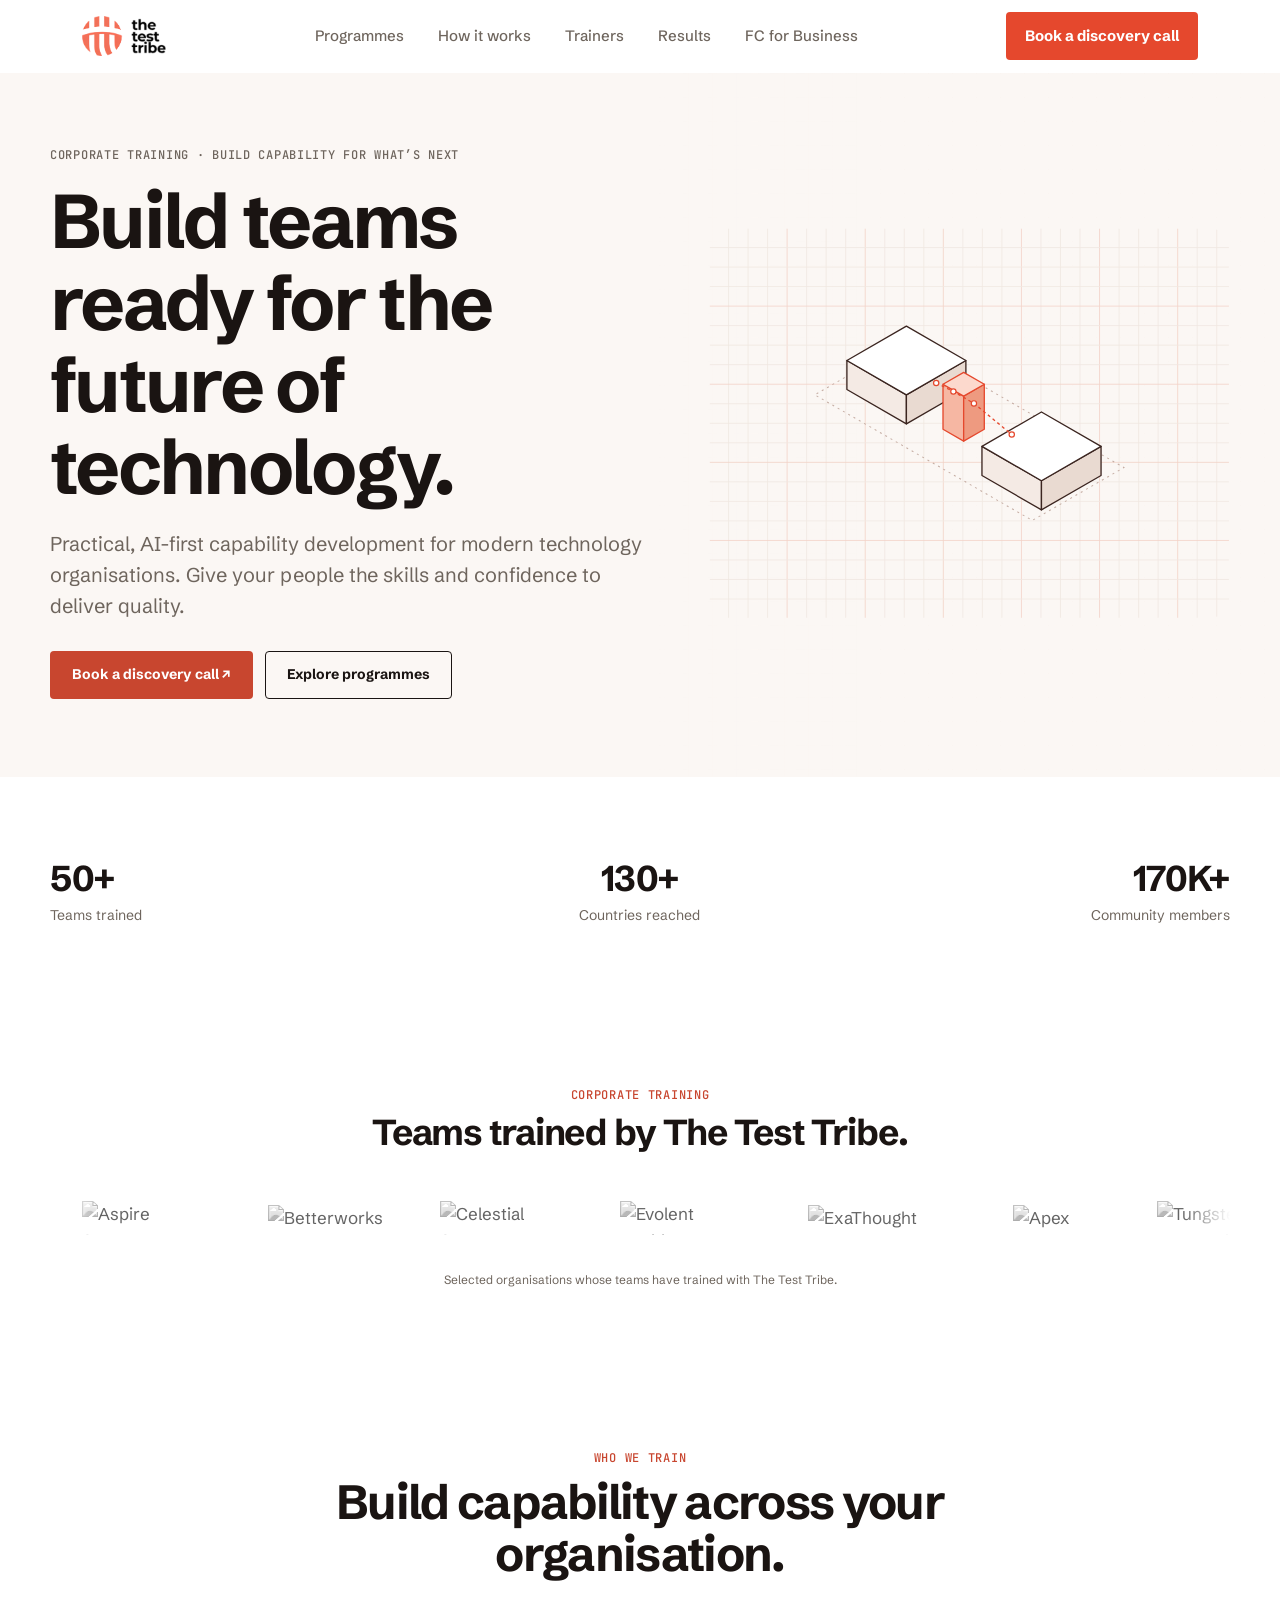
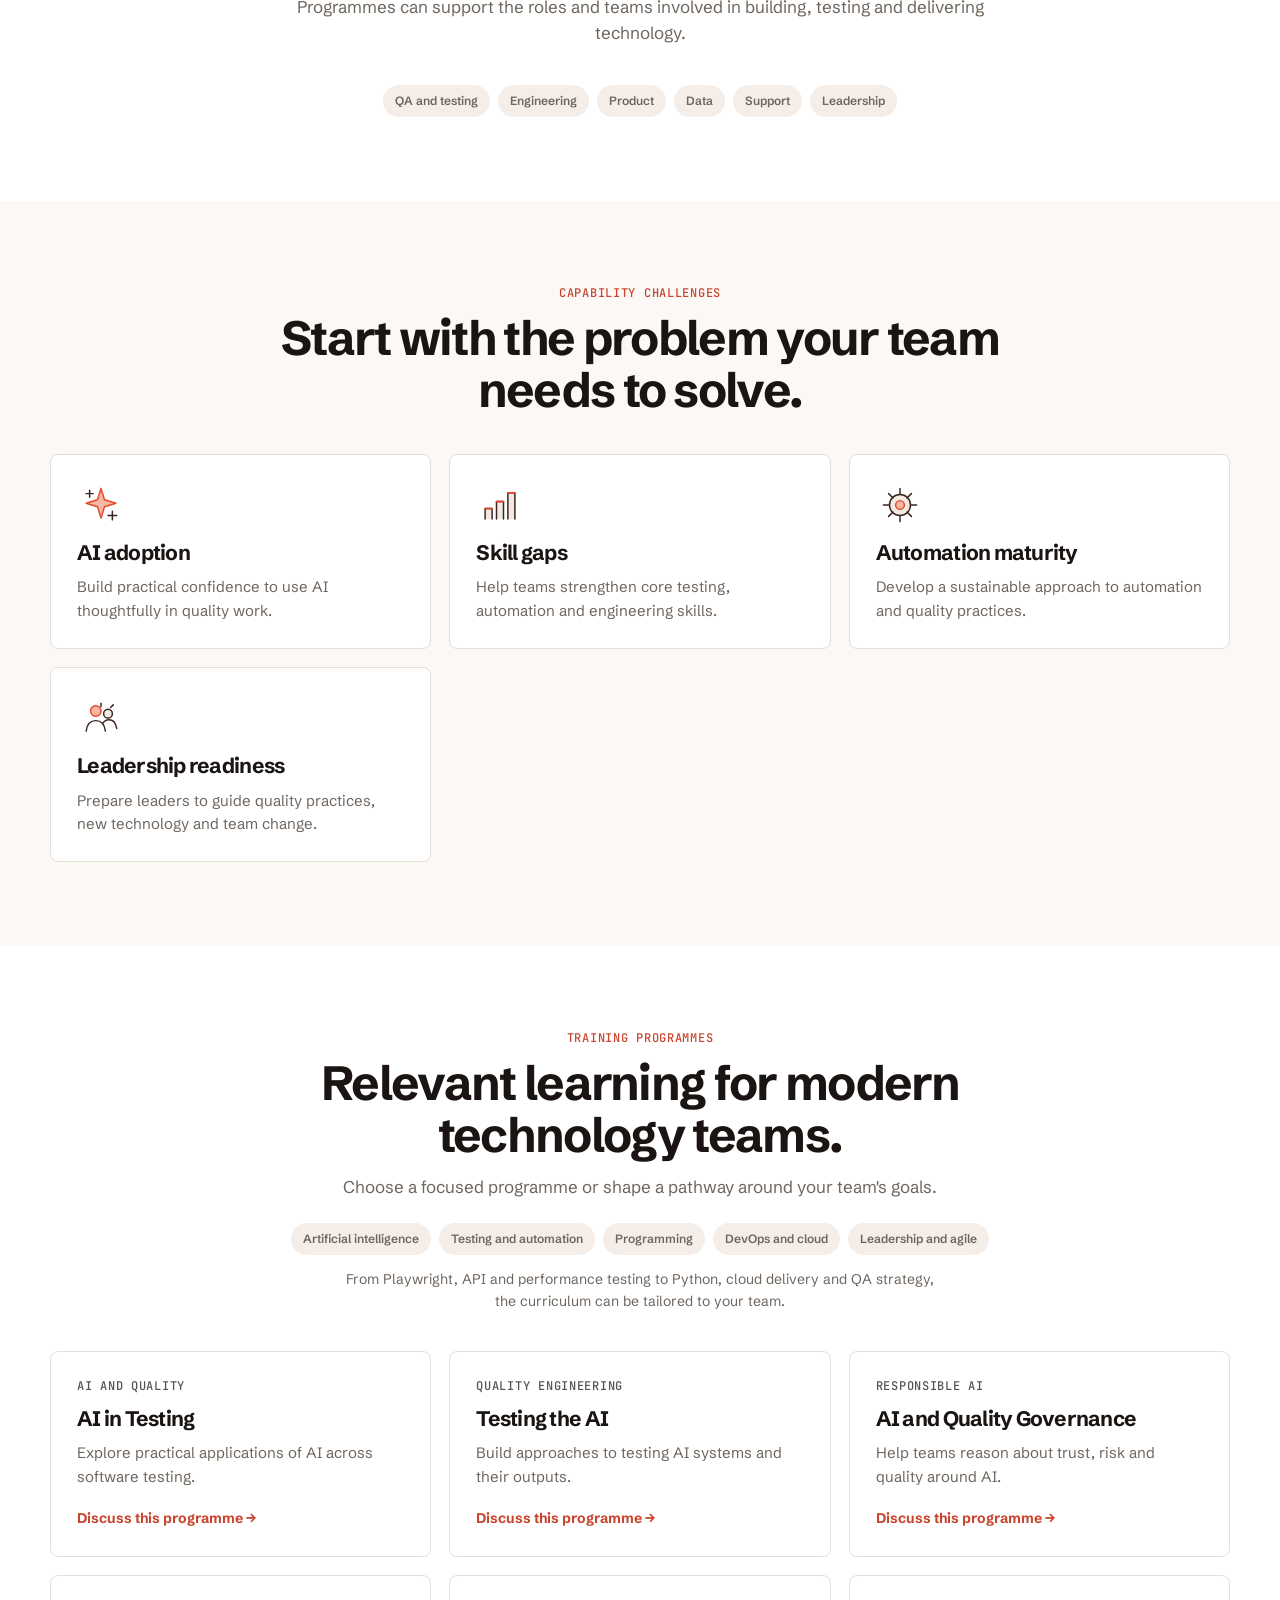
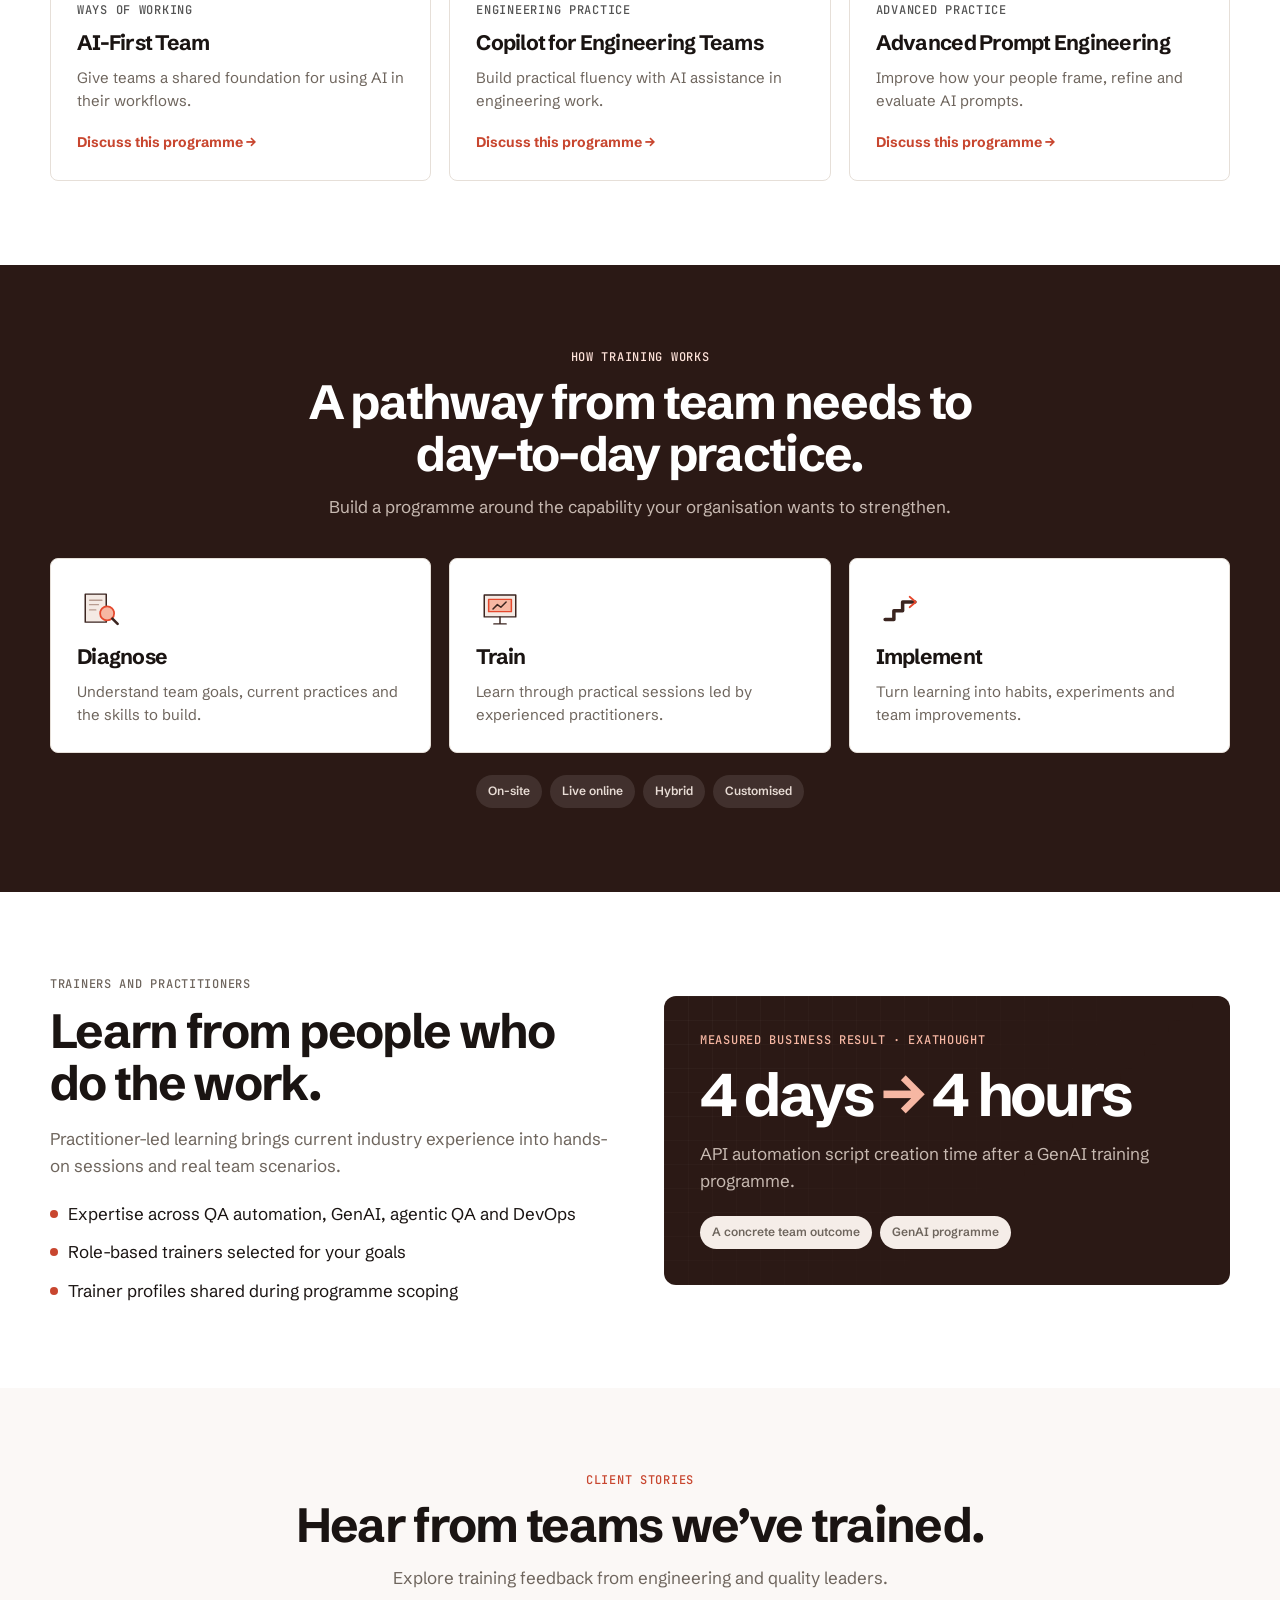
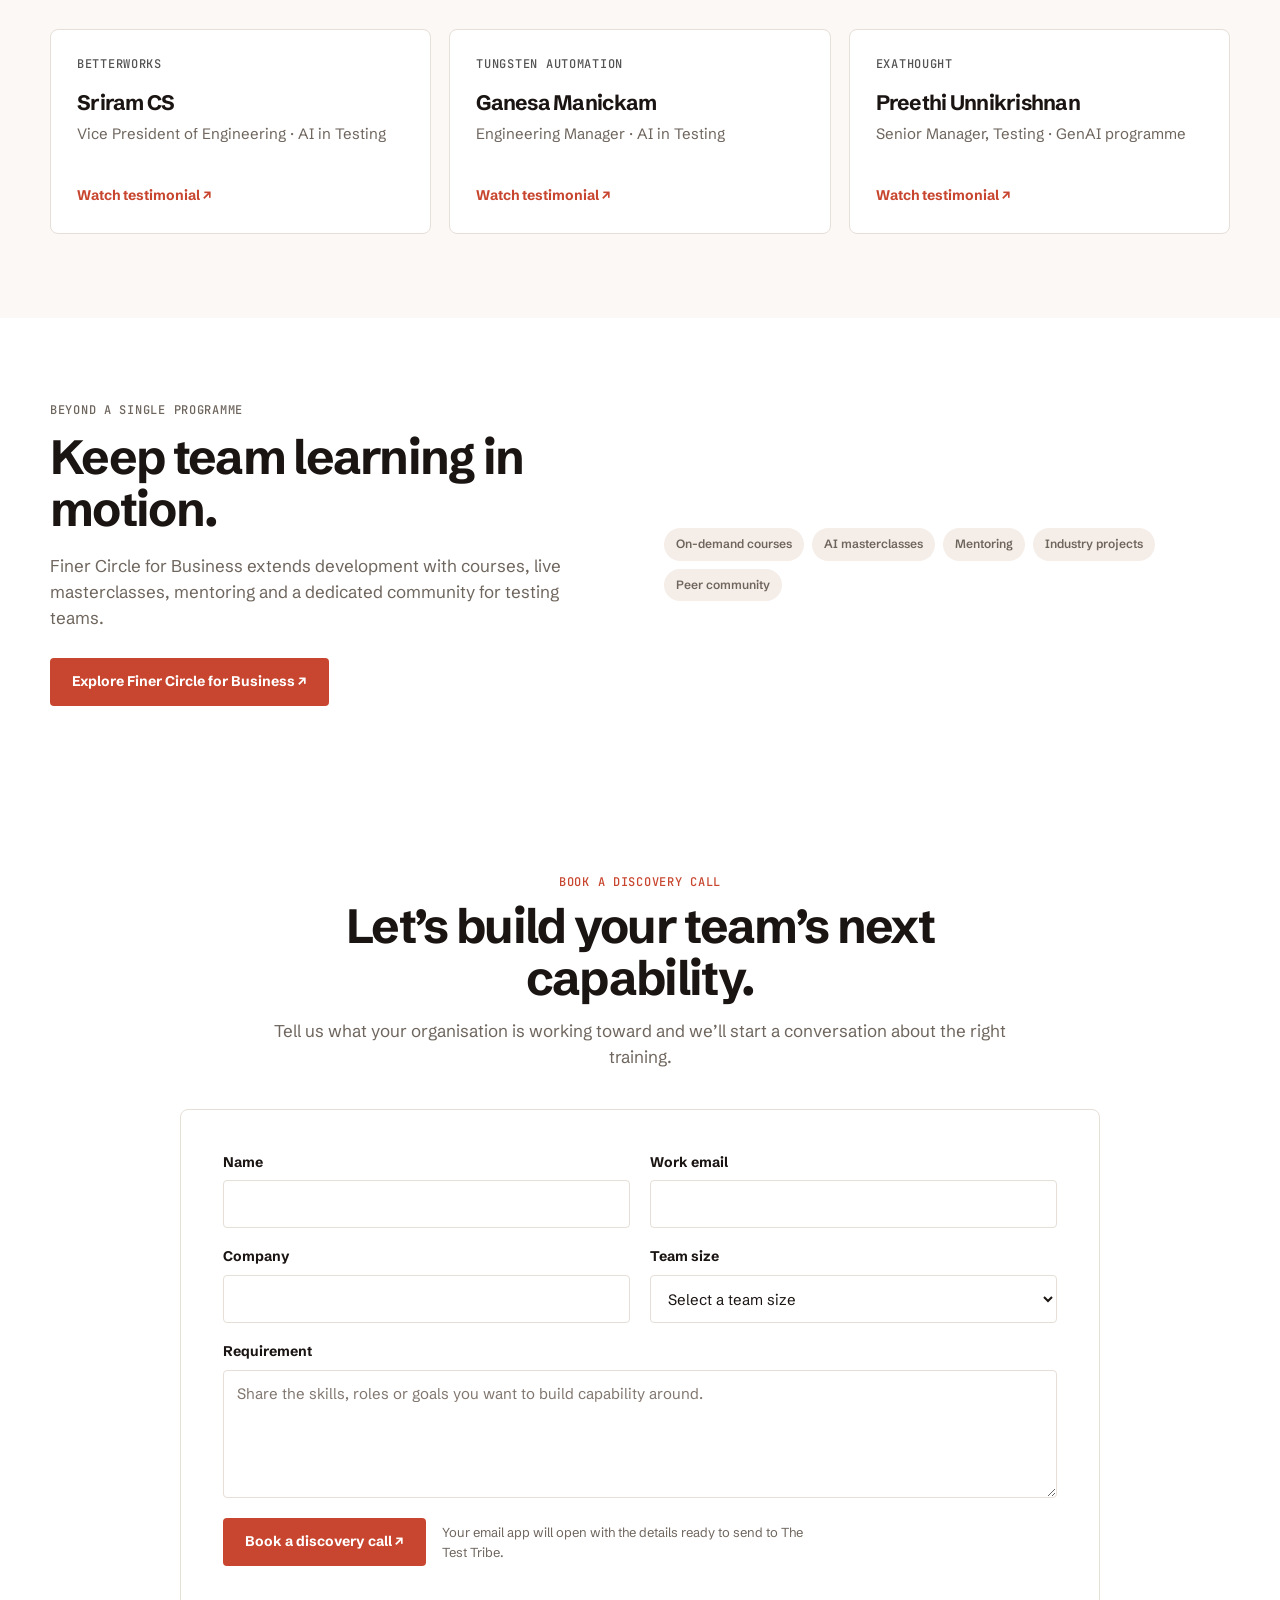
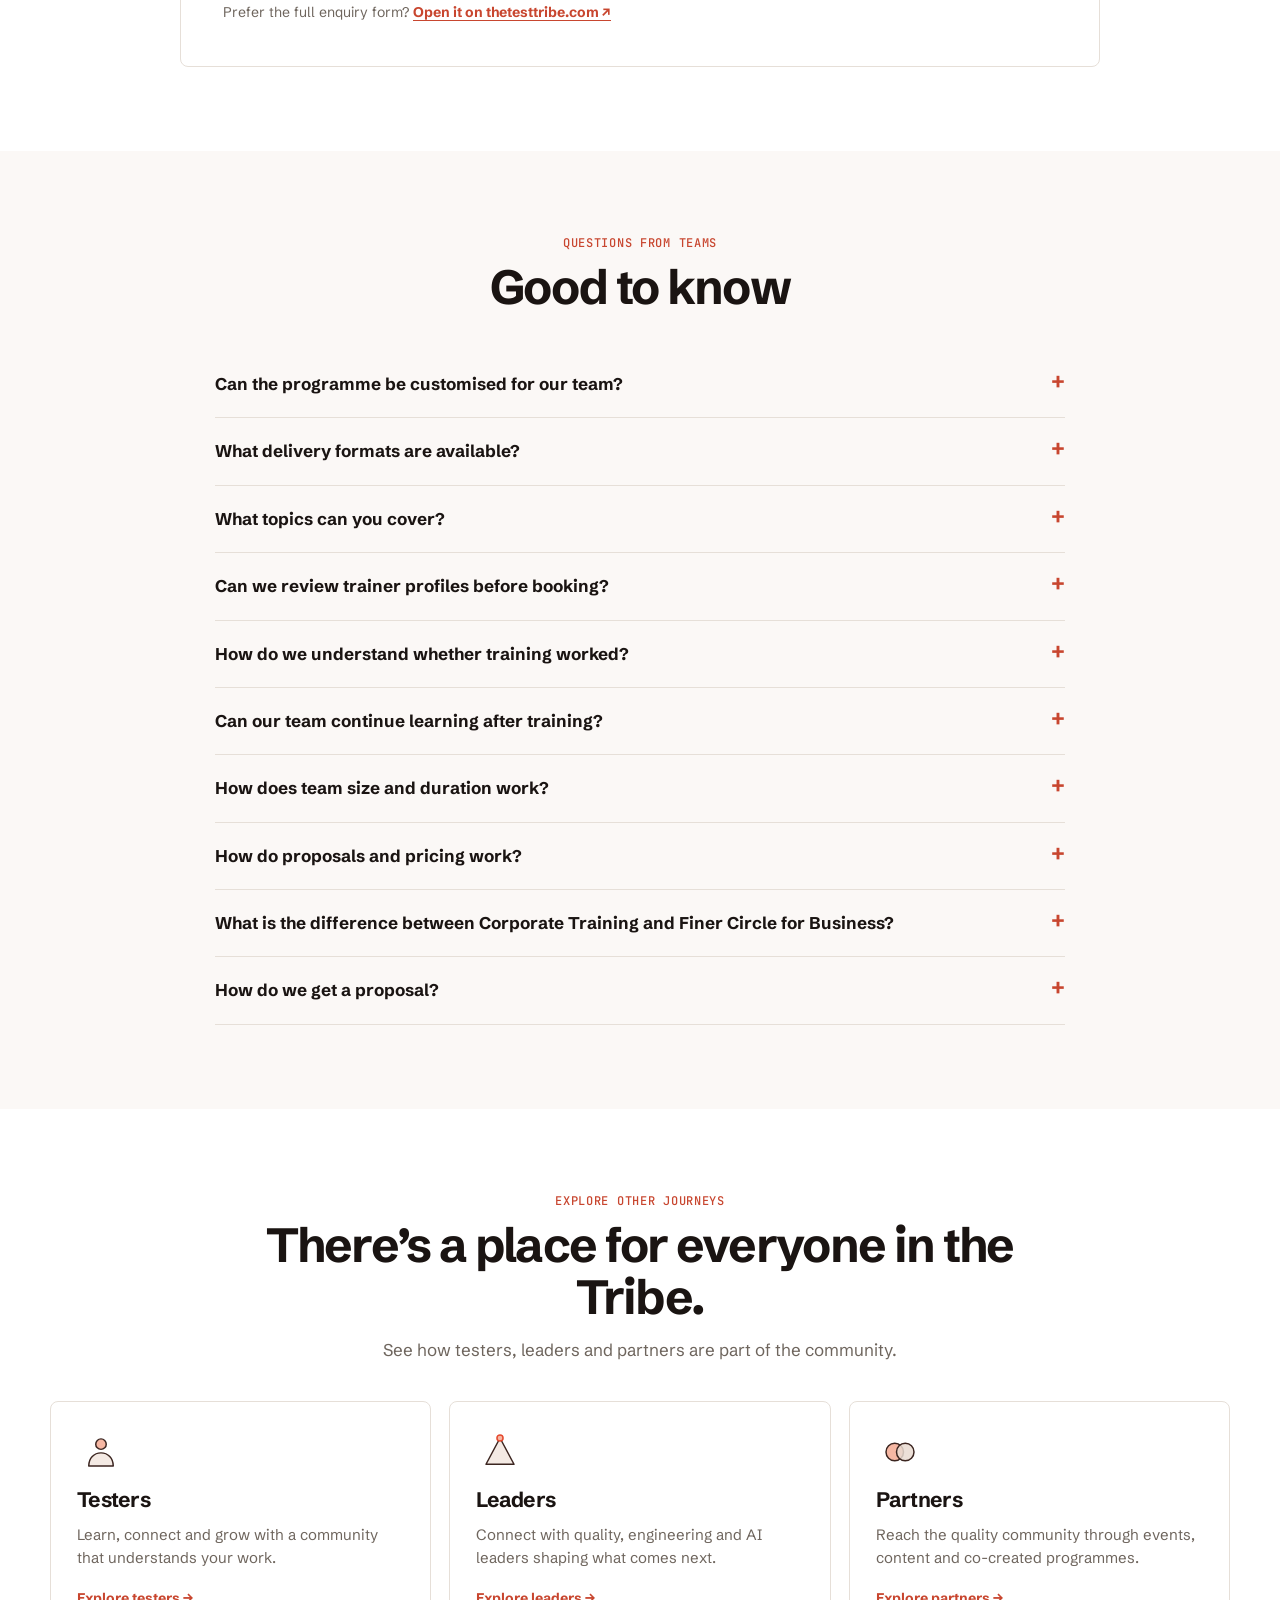
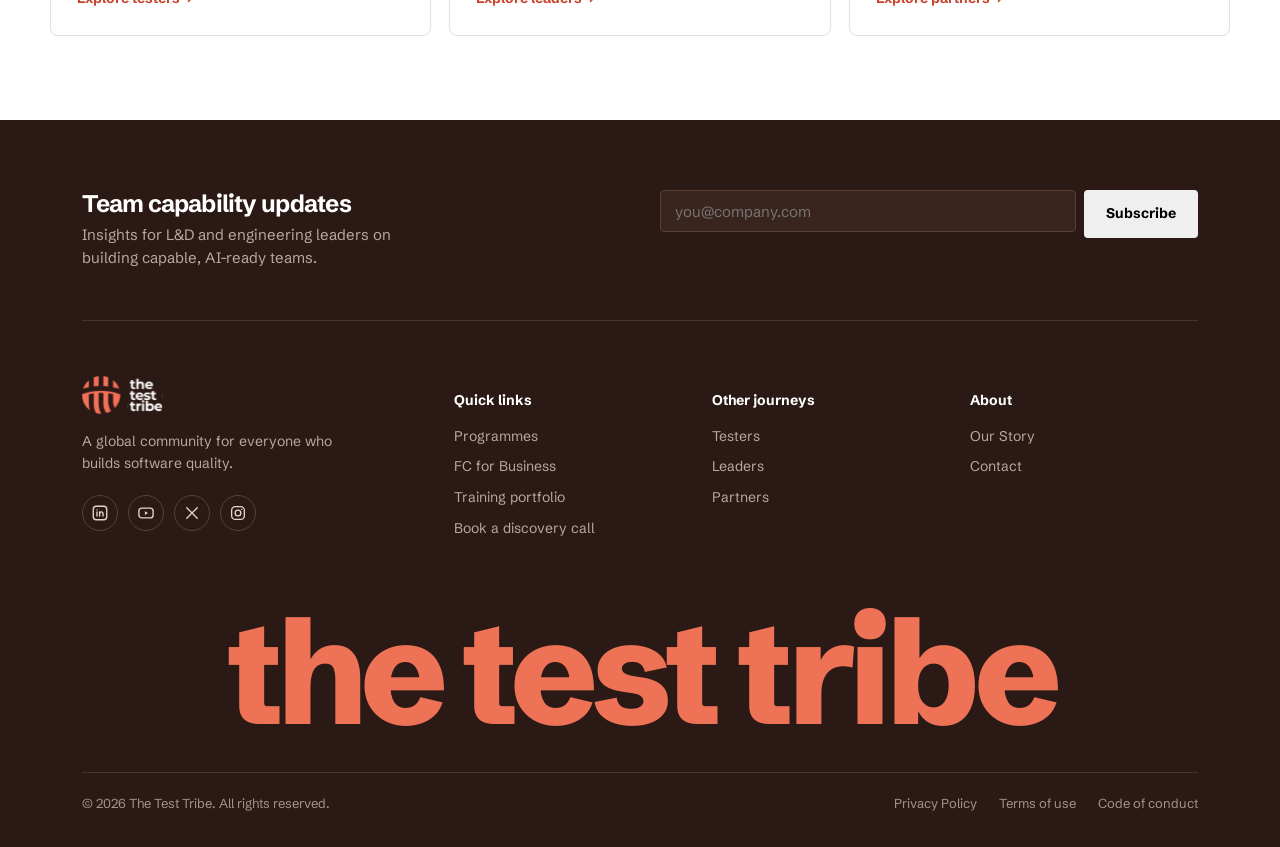
==== commit cb27b010: "Share stats and logo proof sections between homepage and Teams page - tribe-community-stats gains a " ====
--- a/corporate-training.html
+++ b/corporate-training.html
@@ -16,7 +16,8 @@
 @keyframes tt-rise{0%,100%{transform:scaleY(1)}50%{transform:scaleY(1.08)}}
 @media (prefers-reduced-motion:reduce){.flow,.pulse,.bob,.ghost,.blink,.rise{animation:none}}
 </style><defs><clipPath id="cpillopartners"><rect x="1" y="1" width="638" height="478" rx="22"/></clipPath></defs><g clip-path="url(#cpillopartners)"><line x1="0" y1="0" x2="0" y2="480" stroke="#F3D3C8" stroke-width="1"/><line x1="24" y1="0" x2="24" y2="480" stroke="#F1E8E2" stroke-width="1"/><line x1="48" y1="0" x2="48" y2="480" stroke="#F1E8E2" stroke-width="1"/><line x1="72" y1="0" x2="72" y2="480" stroke="#F1E8E2" stroke-width="1"/><line x1="96" y1="0" x2="96" y2="480" stroke="#F3D3C8" stroke-width="1"/><line x1="120" y1="0" x2="120" y2="480" stroke="#F1E8E2" stroke-width="1"/><line x1="144" y1="0" x2="144" y2="480" stroke="#F1E8E2" stroke-width="1"/><line x1="168" y1="0" x2="168" y2="480" stroke="#F1E8E2" stroke-width="1"/><line x1="192" y1="0" x2="192" y2="480" stroke="#F3D3C8" stroke-width="1"/><line x1="216" y1="0" x2="216" y2="480" stroke="#F1E8E2" stroke-width="1"/><line x1="240" y1="0" x2="240" y2="480" stroke="#F1E8E2" stroke-width="1"/><line x1="264" y1="0" x2="264" y2="480" stroke="#F1E8E2" stroke-width="1"/><line x1="288" y1="0" x2="288" y2="480" stroke="#F3D3C8" stroke-width="1"/><line x1="312" y1="0" x2="312" y2="480" stroke="#F1E8E2" stroke-width="1"/><line x1="336" y1="0" x2="336" y2="480" stroke="#F1E8E2" stroke-width="1"/><line x1="360" y1="0" x2="360" y2="480" stroke="#F1E8E2" stroke-width="1"/><line x1="384" y1="0" x2="384" y2="480" stroke="#F3D3C8" stroke-width="1"/><line x1="408" y1="0" x2="408" y2="480" stroke="#F1E8E2" stroke-width="1"/><line x1="432" y1="0" x2="432" y2="480" stroke="#F1E8E2" stroke-width="1"/><line x1="456" y1="0" x2="456" y2="480" stroke="#F1E8E2" stroke-width="1"/><line x1="480" y1="0" x2="480" y2="480" stroke="#F3D3C8" stroke-width="1"/><line x1="504" y1="0" x2="504" y2="480" stroke="#F1E8E2" stroke-width="1"/><line x1="528" y1="0" x2="528" y2="480" stroke="#F1E8E2" stroke-width="1"/><line x1="552" y1="0" x2="552" y2="480" stroke="#F1E8E2" stroke-width="1"/><line x1="576" y1="0" x2="576" y2="480" stroke="#F3D3C8" stroke-width="1"/><line x1="600" y1="0" x2="600" y2="480" stroke="#F1E8E2" stroke-width="1"/><line x1="624" y1="0" x2="624" y2="480" stroke="#F1E8E2" stroke-width="1"/><line x1="0" y1="0" x2="640" y2="0" stroke="#F3D3C8" stroke-width="1"/><line x1="0" y1="24" x2="640" y2="24" stroke="#F1E8E2" stroke-width="1"/><line x1="0" y1="48" x2="640" y2="48" stroke="#F1E8E2" stroke-width="1"/><line x1="0" y1="72" x2="640" y2="72" stroke="#F1E8E2" stroke-width="1"/><line x1="0" y1="96" x2="640" y2="96" stroke="#F3D3C8" stroke-width="1"/><line x1="0" y1="120" x2="640" y2="120" stroke="#F1E8E2" stroke-width="1"/><line x1="0" y1="144" x2="640" y2="144" stroke="#F1E8E2" stroke-width="1"/><line x1="0" y1="168" x2="640" y2="168" stroke="#F1E8E2" stroke-width="1"/><line x1="0" y1="192" x2="640" y2="192" stroke="#F3D3C8" stroke-width="1"/><line x1="0" y1="216" x2="640" y2="216" stroke="#F1E8E2" stroke-width="1"/><line x1="0" y1="240" x2="640" y2="240" stroke="#F1E8E2" stroke-width="1"/><line x1="0" y1="264" x2="640" y2="264" stroke="#F1E8E2" stroke-width="1"/><line x1="0" y1="288" x2="640" y2="288" stroke="#F3D3C8" stroke-width="1"/><line x1="0" y1="312" x2="640" y2="312" stroke="#F1E8E2" stroke-width="1"/><line x1="0" y1="336" x2="640" y2="336" stroke="#F1E8E2" stroke-width="1"/><line x1="0" y1="360" x2="640" y2="360" stroke="#F1E8E2" stroke-width="1"/><line x1="0" y1="384" x2="640" y2="384" stroke="#F3D3C8" stroke-width="1"/><line x1="0" y1="408" x2="640" y2="408" stroke="#F1E8E2" stroke-width="1"/><line x1="0" y1="432" x2="640" y2="432" stroke="#F1E8E2" stroke-width="1"/><line x1="0" y1="456" x2="640" y2="456" stroke="#F1E8E2" stroke-width="1"/><line x1="0" y1="480" x2="640" y2="480" stroke="#F3D3C8" stroke-width="1"/></g><g transform="translate(242.6,156.3) scale(1.250)"><polygon points="0.0,-13.0 213.9,110.5 123.8,162.5 -90.1,39.0" fill="none" stroke="#B89C90" stroke-width="1" stroke-dasharray="2 4" opacity=".8"/><g><polygon points="-58.5,33.8 0.0,67.6 0.0,39.0 -58.5,5.2" fill="#F4EAE4" stroke="#3B2520" stroke-width="1.3" stroke-linejoin="round"/><polygon points="58.5,33.8 0.0,67.6 0.0,39.0 58.5,5.2" fill="#E9DAD1" stroke="#3B2520" stroke-width="1.3" stroke-linejoin="round"/><polygon points="0.0,-28.6 58.5,5.2 0.0,39.0 -58.5,5.2" fill="#FFFFFF" stroke="#3B2520" stroke-width="1.3" stroke-linejoin="round"/></g><g class="pulse"><polygon points="36.0,72.8 56.3,84.5 56.3,40.3 36.0,28.6" fill="#F6B7A3" stroke="#E5482D" stroke-width="1.3" stroke-linejoin="round"/><polygon points="76.6,72.8 56.3,84.5 56.3,40.3 76.6,28.6" fill="#EE9A80" stroke="#E5482D" stroke-width="1.3" stroke-linejoin="round"/><polygon points="56.3,16.9 76.6,28.6 56.3,40.3 36.0,28.6" fill="#FCD9CD" stroke="#E5482D" stroke-width="1.3" stroke-linejoin="round"/></g><g><polygon points="74.3,118.3 132.8,152.1 132.8,123.5 74.3,89.7" fill="#F4EAE4" stroke="#3B2520" stroke-width="1.3" stroke-linejoin="round"/><polygon points="191.4,118.3 132.8,152.1 132.8,123.5 191.4,89.7" fill="#E9DAD1" stroke="#3B2520" stroke-width="1.3" stroke-linejoin="round"/><polygon points="132.8,55.9 191.4,89.7 132.8,123.5 74.3,89.7" fill="#FFFFFF" stroke="#3B2520" stroke-width="1.3" stroke-linejoin="round"/></g><polyline class="flow" points="29.3,27.3 46.2,35.7 66.4,47.4 103.6,78.0" fill="none" stroke="#E5482D" stroke-width="1.3" stroke-dasharray="3 3"/><circle cx="29.3" cy="27.3" r="2.6" fill="#fff" stroke="#E5482D" stroke-width="1.2"/><circle cx="46.2" cy="35.7" r="2.6" fill="#fff" stroke="#E5482D" stroke-width="1.2"/><circle cx="66.4" cy="47.4" r="2.6" fill="#fff" stroke="#E5482D" stroke-width="1.2"/><circle cx="103.6" cy="78.0" r="2.6" fill="#fff" stroke="#E5482D" stroke-width="1.2"/></g></svg></div></div></section>
-<section class="section teams-proof" aria-label="Corporate training reach"><div class="wrap"><div class="teams-stats"><div><b>50+</b><span>Teams trained</span></div><div><b>130+</b><span>Countries reached</span></div><div><b>170K+</b><span>Community members</span></div></div><div class="teams-clients"><p class="eyebrow">Teams trained by The Test Tribe</p><div class="trusted-marquee teams-client-marquee" aria-label="Client logos. Scroll horizontally to explore all logos"><ul class="trusted-track" role="list"><li class="trusted-logo"><img src="https://www.thetesttribe.com/wp-content/uploads/2026/08/aspire-system.png" alt="Aspire Systems" loading="eager"></li><li class="trusted-logo"><img src="https://www.thetesttribe.com/wp-content/uploads/2026/08/better-works-scaled.png" alt="Betterworks" loading="eager"></li><li class="trusted-logo"><img src="https://www.thetesttribe.com/wp-content/uploads/2026/08/celestial.png" alt="Celestial Systems" loading="eager"></li><li class="trusted-logo"><img src="https://www.thetesttribe.com/wp-content/uploads/2026/08/evolent.png" alt="Evolent Health" loading="eager"></li><li class="trusted-logo"><img src="https://www.thetesttribe.com/wp-content/uploads/2026/08/extrathought.avif" alt="ExaThought" loading="eager"></li><li class="trusted-logo"><img src="https://www.thetesttribe.com/wp-content/uploads/2026/08/apex-1.png" alt="Apex" loading="eager"></li><li class="trusted-logo"><img src="https://www.thetesttribe.com/wp-content/uploads/2026/08/Ttungsten-Automation.png" alt="Tungsten Automation" loading="eager"></li><li class="trusted-logo"><img src="https://www.thetesttribe.com/wp-content/uploads/2026/08/wartsila.png" alt="Wärtsilä" loading="eager"></li></ul><ul class="trusted-track trusted-track-copy" role="presentation" aria-hidden="true"><li class="trusted-logo"><img src="https://www.thetesttribe.com/wp-content/uploads/2026/08/aspire-system.png" alt="" aria-hidden="true" loading="eager"></li><li class="trusted-logo"><img src="https://www.thetesttribe.com/wp-content/uploads/2026/08/better-works-scaled.png" alt="" aria-hidden="true" loading="eager"></li><li class="trusted-logo"><img src="https://www.thetesttribe.com/wp-content/uploads/2026/08/celestial.png" alt="" aria-hidden="true" loading="eager"></li><li class="trusted-logo"><img src="https://www.thetesttribe.com/wp-content/uploads/2026/08/evolent.png" alt="" aria-hidden="true" loading="eager"></li><li class="trusted-logo"><img src="https://www.thetesttribe.com/wp-content/uploads/2026/08/extrathought.avif" alt="" aria-hidden="true" loading="eager"></li><li class="trusted-logo"><img src="https://www.thetesttribe.com/wp-content/uploads/2026/08/apex-1.png" alt="" aria-hidden="true" loading="eager"></li><li class="trusted-logo"><img src="https://www.thetesttribe.com/wp-content/uploads/2026/08/Ttungsten-Automation.png" alt="" aria-hidden="true" loading="eager"></li><li class="trusted-logo"><img src="https://www.thetesttribe.com/wp-content/uploads/2026/08/wartsila.png" alt="" aria-hidden="true" loading="eager"></li></ul></div><p class="trusted-note">Selected organisations whose teams have trained with The Test Tribe.</p></div></div></section>
+<section class="section"><tribe-community-stats class="wrap" variant="teams"></tribe-community-stats></section>
+<tribe-trusted-logos variant="clients"></tribe-trusted-logos>
 <section class="section"><div class="wrap"><div class="section-heading"><div class="eyebrow">Who we train</div><h2>Build capability across your organisation.</h2><p>Programmes can support the roles and teams involved in building, testing and delivering technology.</p></div><div class="pills" style="justify-content:center"><span class="pill">QA and testing</span><span class="pill">Engineering</span><span class="pill">Product</span><span class="pill">Data</span><span class="pill">Support</span><span class="pill">Leadership</span></div></div></section>
 <section class="section section-soft"><div class="wrap"><div class="section-heading"><div class="eyebrow">Capability challenges</div><h2>Start with the problem your team needs to solve.</h2></div><div class="cards"><article class="card"><div class="icon-box"><svg class="gateway-mark" viewBox="0 0 48 48" aria-hidden="true" focusable="false"><g stroke="#3B2520" stroke-width="1.7" stroke-linecap="round" stroke-linejoin="round"><path d="m24 5 4 13 13 4-13 4-4 13-4-13-13-4 13-4z" fill="#F6B7A3" stroke="#E5482D"/><path d="M37 31v10M32 36h10M11 7v8M7 11h8" fill="none"/></g></svg></div><h3>AI adoption</h3><p>Build practical confidence to use AI thoughtfully in quality work.</p></article><article class="card"><div class="icon-box"><svg class="gateway-mark" viewBox="0 0 48 48" aria-hidden="true" focusable="false"><g stroke="#3B2520" stroke-width="1.7" stroke-linecap="round" stroke-linejoin="round"><path d="M7 40V28h8v12M20 40V20h8v20M33 40V10h8v30" fill="#F4EAE4"/><path d="M7 28h8M20 20h8M33 10h8" stroke="#E5482D" stroke-width="2"/></g></svg></div><h3>Skill gaps</h3><p>Help teams strengthen core testing, automation and engineering skills.</p></article><article class="card"><div class="icon-box"><svg class="gateway-mark" viewBox="0 0 48 48" aria-hidden="true" focusable="false"><g stroke="#3B2520" stroke-width="1.7" stroke-linecap="round" stroke-linejoin="round"><circle cx="24" cy="24" r="12" fill="#F4EAE4"/><circle cx="24" cy="24" r="5" fill="#F6B7A3" stroke="#E5482D"/><path d="M24 5v6M24 37v6M5 24h6M37 24h6M11 11l5 5M32 32l5 5M37 11l-5 5M16 32l-5 5"/></g></svg></div><h3>Automation maturity</h3><p>Develop a sustainable approach to automation and quality practices.</p></article><article class="card"><div class="icon-box"><svg class="gateway-mark" viewBox="0 0 48 48" aria-hidden="true" focusable="false"><g fill="none" stroke="#3B2520" stroke-width="1.7" stroke-linecap="round" stroke-linejoin="round"><circle cx="18" cy="16" r="6" fill="#F6B7A3" stroke="#E5482D"/><circle cx="32" cy="19" r="5" fill="#F4EAE4"/><path d="M7 39c1-8 5-12 11-12s10 4 11 12M26 30c2-3 4-4 7-4 5 0 8 4 9 10M24 7v4M38 9l-3 3"/></g></svg></div><h3>Leadership readiness</h3><p>Prepare leaders to guide quality practices, new technology and team change.</p></article></div></div></section>
 <section class="section" id="programmes"><div class="wrap"><div class="section-heading"><div class="eyebrow">Training programmes</div><h2>Relevant learning for modern technology teams.</h2><p>Choose a focused programme or shape a pathway around your team's goals.</p><div class="pills teams-topics" aria-label="Programme areas"><span class="pill">Artificial intelligence</span><span class="pill">Testing and automation</span><span class="pill">Programming</span><span class="pill">DevOps and cloud</span><span class="pill">Leadership and agile</span></div><p class="teams-programme-note">From Playwright, API and performance testing to Python, cloud delivery and QA strategy, the curriculum can be tailored to your team.</p></div><div class="cards"><article class="card"><div class="eyebrow">AI and quality</div><h3>AI in Testing</h3><p>Explore practical applications of AI across software testing.</p><a class="card-link" href="https://www.thetesttribe.com/corporate-training/#contact-form">Discuss this programme →</a></article><article class="card"><div class="eyebrow">Quality engineering</div><h3>Testing the AI</h3><p>Build approaches to testing AI systems and their outputs.</p><a class="card-link" href="https://www.thetesttribe.com/corporate-training/#contact-form">Discuss this programme →</a></article><article class="card"><div class="eyebrow">Responsible AI</div><h3>AI and Quality Governance</h3><p>Help teams reason about trust, risk and quality around AI.</p><a class="card-link" href="https://www.thetesttribe.com/corporate-training/#contact-form">Discuss this programme →</a></article><article class="card"><div class="eyebrow">Ways of working</div><h3>AI-First Team</h3><p>Give teams a shared foundation for using AI in their workflows.</p><a class="card-link" href="https://www.thetesttribe.com/corporate-training/#contact-form">Discuss this programme →</a></article><article class="card"><div class="eyebrow">Engineering practice</div><h3>Copilot for Engineering Teams</h3><p>Build practical fluency with AI assistance in engineering work.</p><a class="card-link" href="https://www.thetesttribe.com/corporate-training/#contact-form">Discuss this programme →</a></article><article class="card"><div class="eyebrow">Advanced practice</div><h3>Advanced Prompt Engineering</h3><p>Improve how your people frame, refine and evaluate AI prompts.</p><a class="card-link" href="https://www.thetesttribe.com/corporate-training/#contact-form">Discuss this programme →</a></article></div></div></section>
@@ -28,4 +29,4 @@
 <section class="section section-soft"><div class="wrap"><div class="section-heading"><div class="eyebrow">Questions from teams</div><h2>Good to know</h2></div><tribe-page-faq page="teams"></tribe-page-faq></div></section>
 <section class="section" aria-labelledby="journeys-title"><div class="wrap"><div class="section-heading"><div class="eyebrow">Explore other journeys</div><h2 id="journeys-title">There’s a place for everyone in the Tribe.</h2><p>See how testers, leaders and partners are part of the community.</p></div><tribe-journeys current="teams"></tribe-journeys></div></section>
 </main>
-<tribe-site-footer variant="teams"></tribe-site-footer><script src="site-components.js"></script><script src="site-pages.js"></script></body></html>
+<tribe-site-footer variant="teams"></tribe-site-footer><script src="shared-trusted-logos.js"></script><script src="site-components.js"></script><script src="site-pages.js"></script></body></html>
--- a/site-pages.css
+++ b/site-pages.css
@@ -1,5 +1,5 @@
 :root{--page:#fff;--page-soft:#FBF7F4;--page-line:#E6DFD8;--page-ink:#1A1412;--page-muted:#6E655D;--page-accent:#C8462F;--page-cocoa:#2B1915;--page-max:1180px}
-*{box-sizing:border-box}html{scroll-behavior:smooth;scroll-padding-top:92px}body{margin:0;background:var(--page);color:var(--page-ink);font:17px/1.55 var(--font-sans);-webkit-font-smoothing:antialiased}a{color:inherit;text-decoration:none}button{font:inherit}img{max-width:100%;display:block}h1,h2,h3{margin:0;line-height:1.08;letter-spacing:-.035em}p{margin:0}.wrap{width:min(var(--page-max),calc(100% - 48px));margin:auto}.site-nav{height:74px;position:sticky;top:0;z-index:20;background:rgba(255,255,255,.95);border-bottom:1px solid var(--page-line);backdrop-filter:blur(10px)}.nav-in{height:100%;display:flex;align-items:center;justify-content:space-between;gap:28px}.brand{width:78px;height:38px;object-fit:contain;object-position:left center}.nav-links{display:flex;align-items:center;gap:24px;font-size:14px;font-weight:600;color:var(--page-muted)}.nav-links a:hover,.nav-links a[aria-current=page]{color:var(--page-accent)}.nav-actions{display:flex;gap:10px;align-items:center}.menu-toggle{display:none;background:none;border:1px solid var(--page-line);border-radius:4px;width:44px;height:42px;color:var(--page-ink)}.btn{display:inline-flex;align-items:center;justify-content:center;min-height:48px;padding:0 21px;border:1.5px solid transparent;border-radius:4px;font-size:14px;font-weight:700;transition:background .2s,color .2s,border-color .2s;cursor:pointer}.btn-primary{background:var(--page-accent);color:white}.btn-primary:hover{background:#C8462F}.btn-outline{border-color:var(--page-ink);background:transparent}.btn-outline:hover{background:var(--page-ink);color:#fff}.btn-light{background:#fff;color:var(--page-ink)}.btn-light:hover{background:#F4EAE4}.eyebrow{font:500 12px/1.4 var(--font-mono);letter-spacing:.06em;text-transform:uppercase;color:var(--page-muted)}.hero{position:relative;overflow:hidden;padding:74px 0 78px;background:var(--page-soft)}.hero::before{content:"";position:absolute;inset:0 0 0 50%;opacity:.55;pointer-events:none;background-image:linear-gradient(rgba(241,232,226,.07) 1px,transparent 1px),linear-gradient(90deg,rgba(241,232,226,.07) 1px,transparent 1px);background-size:24px 24px;mask-image:linear-gradient(90deg,transparent,#000 35%)}.hero-grid{position:relative;display:grid;grid-template-columns:1.08fr .92fr;align-items:center;gap:48px}.hero-copy h1{max-width:720px;margin:16px 0 20px;font-size:clamp(42px,6vw,76px)}.hero-copy p{max-width:56ch;color:var(--page-muted);font-size:clamp(17px,1.7vw,20px)}.hero-actions{display:flex;gap:12px;flex-wrap:wrap;margin-top:30px}.hero-art{min-height:330px;position:relative;display:grid;place-items:center}.art-panel{width:min(100%,420px);aspect-ratio:1.1;border-radius:16px;background-color:rgba(255,255,255,.32);background-image:linear-gradient(rgba(241,232,226,.07) 1px,transparent 1px),linear-gradient(90deg,rgba(241,232,226,.07) 1px,transparent 1px);background-size:24px 24px;position:relative;display:grid;place-items:center}.orbit{width:68%;aspect-ratio:1;border:1px dashed #D9C5BA;border-radius:50%;display:grid;place-items:center;position:relative}.orbit::before,.orbit::after{content:"";position:absolute;width:12px;height:12px;border-radius:50%;background:var(--page-accent);box-shadow:0 0 0 8px rgba(229,72,45,.1)}.orbit::before{top:9%;left:19%}.orbit::after{right:8%;bottom:25%;background:#F2B3A3}.orbit-core{width:43%;aspect-ratio:1;display:grid;place-items:center;border-radius:50%;background:var(--page-accent);color:white;font-size:clamp(22px,3vw,38px);font-weight:800;letter-spacing:-.06em}.float-card{position:absolute;background:#fff;border:1px solid var(--page-line);border-radius:8px;padding:12px 16px;box-shadow:0 14px 34px -26px rgba(43,25,21,.36);font-size:13px;font-weight:700}.float-card small{display:block;color:var(--page-muted);font-size:11px;font-weight:500}.float-card.one{left:2%;top:16%}.float-card.two{right:0;top:35%}.float-card.three{left:13%;bottom:9%}.section{padding:84px 0}.section-soft{background:#FBF8F6}.section-dark{background:var(--page-cocoa);color:#fff}.section-accent{background:var(--page-accent);color:#fff}.section-heading{text-align:center;max-width:760px;margin:0 auto 38px}.section-heading .eyebrow{color:var(--page-accent)}.section-dark .section-heading .eyebrow,.section-accent .section-heading .eyebrow{color:#FFE3DA}.section-heading h2{font-size:clamp(30px,4vw,48px);margin:10px 0 14px}.section-heading p{color:var(--page-muted)}.section-dark .section-heading p{color:#C8BAB2}.section-accent .section-heading p{color:#FFE3DA}.stats{display:grid;grid-template-columns:repeat(4,1fr);gap:16px}.stat{padding:24px;text-align:center;border-right:1px solid var(--page-line)}.stat:last-child{border:0}.stat b{display:block;font-size:clamp(28px,3vw,42px);letter-spacing:-.04em}.stat span{display:block;color:var(--page-muted);font-size:14px}.cards{display:grid;grid-template-columns:repeat(3,minmax(0,1fr));gap:18px}.card{padding:26px;border:1px solid var(--page-line);border-radius:8px;background:#fff}.card h3{font-size:21px;margin:12px 0}.card p{color:var(--page-muted);font-size:15px}.card .eyebrow{color:var(--page-accent)}.card-link{display:inline-flex;margin-top:20px;align-items:center;gap:8px;color:var(--page-accent);font-size:14px;font-weight:700}.card-link:hover{text-decoration:underline}.icon-box{width:48px;height:48px;display:grid;place-items:center;border-radius:4px;background:transparent;color:var(--page-accent)}.gateway-mark{display:block;width:42px;height:42px}.split{display:grid;grid-template-columns:1fr 1fr;gap:48px;align-items:center}.split h2{font-size:clamp(30px,4vw,48px);margin:12px 0 18px}.split p{color:var(--page-muted);margin-bottom:18px}.bullet-list{list-style:none;margin:22px 0 0;padding:0;display:grid;gap:12px}.bullet-list li{display:flex;align-items:start;gap:10px}.bullet-list li::before{content:"";width:8px;height:8px;margin-top:9px;flex:none;border-radius:50%;background:var(--page-accent)}.feature-panel{background:var(--page-cocoa);color:white;padding:36px;border-radius:12px;position:relative;overflow:hidden}.feature-panel::after{content:"";position:absolute;inset:0;opacity:.35;background-image:linear-gradient(rgba(241,232,226,.1) 1px,transparent 1px),linear-gradient(90deg,rgba(241,232,226,.1) 1px,transparent 1px);background-size:24px 24px;mask-image:linear-gradient(135deg,#000,transparent 70%)}.feature-panel>*{position:relative;z-index:1}.feature-panel h3{font-size:28px;margin:14px 0}.feature-panel p{color:#C8BAB2}.pills{display:flex;gap:8px;flex-wrap:wrap;margin-top:22px}.pill{padding:7px 12px;border-radius:30px;background:#F5EDE8;color:var(--page-muted);font-size:12px;font-weight:600}.section-dark .pill{background:rgba(255,255,255,.1);color:#E8DCD5}.event-grid{display:grid;grid-template-columns:repeat(2,minmax(0,1fr));gap:18px}.event-card[hidden]{display:none!important}.event-card{padding:24px;background:#fff;border:1px solid var(--page-line);border-radius:8px;display:flex;flex-direction:column;min-height:250px}.event-meta{display:flex;gap:8px;align-items:center;color:var(--page-accent);font:500 12px var(--font-mono);text-transform:uppercase}.event-card h3{font-size:24px;margin:16px 0 8px}.event-card p{color:var(--page-muted);font-size:15px}.event-card .card-link{margin-top:auto;padding-top:18px}.filters{display:flex;justify-content:center;gap:8px;flex-wrap:wrap;margin:-10px 0 28px}.filter{border:1px solid var(--page-line);border-radius:30px;background:#fff;color:var(--page-muted);padding:8px 14px;font-size:13px;cursor:pointer}.filter[aria-pressed=true]{background:var(--page-ink);border-color:var(--page-ink);color:#fff}.faq{max-width:850px;margin:auto}.faq details{padding:20px 0;border-bottom:1px solid var(--page-line)}.faq summary{cursor:pointer;list-style:none;font-weight:700;display:flex;justify-content:space-between;gap:16px}.faq summary::-webkit-details-marker{display:none}.faq summary::after{content:"+";color:var(--page-accent);font-size:22px;line-height:1}.faq details[open] summary::after{content:"−"}.faq details p{color:var(--page-muted);padding:14px 32px 0 0;font-size:15px}.section-dark .faq details{border-color:rgba(255,255,255,.18)}.section-dark .faq details p{color:#C8BAB2}.cta-band{padding:60px;background:var(--page-accent);color:#fff;border-radius:12px;text-align:center}.cta-band h2{font-size:clamp(30px,4vw,48px);margin-bottom:14px}.cta-band p{max-width:56ch;margin:0 auto;color:#FFE3DA}.cta-band .btn{margin-top:24px}.site-footer{background:#1A1412;color:white;padding:54px 0 24px}.footer-main{display:grid;grid-template-columns:1.4fr repeat(3,1fr);gap:30px}.footer-brand img{width:78px;height:38px;object-fit:contain;object-position:left}.footer-brand p{max-width:30ch;margin-top:14px;color:#B7A9A1;font-size:14px}.footer-col h3{font-size:13px;letter-spacing:.04em;text-transform:uppercase;color:#B7A9A1;margin-bottom:14px}.footer-col nav{display:grid;gap:10px;color:#fff;font-size:14px}.footer-col a:hover{color:#F6B7A3}.footer-bottom{border-top:1px solid rgba(255,255,255,.16);margin-top:36px;padding-top:18px;color:#B7A9A1;font-size:12px;display:flex;justify-content:space-between;gap:16px;flex-wrap:wrap}.footer-bottom a{color:#fff}.sr-only{position:absolute;width:1px;height:1px;padding:0;margin:-1px;overflow:hidden;clip:rect(0,0,0,0);white-space:nowrap;border:0}
+*{box-sizing:border-box}html{scroll-behavior:smooth;scroll-padding-top:92px}body{margin:0;background:var(--page);color:var(--page-ink);font:17px/1.55 var(--font-sans);-webkit-font-smoothing:antialiased}a{color:inherit;text-decoration:none}button{font:inherit}img{max-width:100%;display:block}h1,h2,h3{margin:0;line-height:1.08;letter-spacing:-.035em}p{margin:0}.wrap{width:min(var(--page-max),calc(100% - 48px));margin:auto}.site-nav{height:74px;position:sticky;top:0;z-index:20;background:rgba(255,255,255,.95);border-bottom:1px solid var(--page-line);backdrop-filter:blur(10px)}.nav-in{height:100%;display:flex;align-items:center;justify-content:space-between;gap:28px}.brand{width:78px;height:38px;object-fit:contain;object-position:left center}.nav-links{display:flex;align-items:center;gap:24px;font-size:14px;font-weight:600;color:var(--page-muted)}.nav-links a:hover,.nav-links a[aria-current=page]{color:var(--page-accent)}.nav-actions{display:flex;gap:10px;align-items:center}.menu-toggle{display:none;background:none;border:1px solid var(--page-line);border-radius:4px;width:44px;height:42px;color:var(--page-ink)}.btn{display:inline-flex;align-items:center;justify-content:center;min-height:48px;padding:0 21px;border:1.5px solid transparent;border-radius:4px;font-size:14px;font-weight:700;transition:background .2s,color .2s,border-color .2s;cursor:pointer}.btn-primary{background:var(--page-accent);color:white}.btn-primary:hover{background:#C8462F}.btn-outline{border-color:var(--page-ink);background:transparent}.btn-outline:hover{background:var(--page-ink);color:#fff}.btn-light{background:#fff;color:var(--page-ink)}.btn-light:hover{background:#F4EAE4}.eyebrow{font:500 12px/1.4 var(--font-mono);letter-spacing:.06em;text-transform:uppercase;color:var(--page-muted)}.hero{position:relative;overflow:hidden;padding:74px 0 78px;background:var(--page-soft)}.hero::before{content:"";position:absolute;inset:0 0 0 50%;opacity:.55;pointer-events:none;background-image:linear-gradient(rgba(241,232,226,.07) 1px,transparent 1px),linear-gradient(90deg,rgba(241,232,226,.07) 1px,transparent 1px);background-size:24px 24px;mask-image:linear-gradient(90deg,transparent,#000 35%)}.hero-grid{position:relative;display:grid;grid-template-columns:1.08fr .92fr;align-items:center;gap:48px}.hero-copy h1{max-width:720px;margin:16px 0 20px;font-size:clamp(42px,6vw,76px)}.hero-copy p{max-width:56ch;color:var(--page-muted);font-size:clamp(17px,1.7vw,20px)}.hero-actions{display:flex;gap:12px;flex-wrap:wrap;margin-top:30px}.hero-art{min-height:330px;position:relative;display:grid;place-items:center}.art-panel{width:min(100%,420px);aspect-ratio:1.1;border-radius:16px;background-color:rgba(255,255,255,.32);background-image:linear-gradient(rgba(241,232,226,.07) 1px,transparent 1px),linear-gradient(90deg,rgba(241,232,226,.07) 1px,transparent 1px);background-size:24px 24px;position:relative;display:grid;place-items:center}.orbit{width:68%;aspect-ratio:1;border:1px dashed #D9C5BA;border-radius:50%;display:grid;place-items:center;position:relative}.orbit::before,.orbit::after{content:"";position:absolute;width:12px;height:12px;border-radius:50%;background:var(--page-accent);box-shadow:0 0 0 8px rgba(229,72,45,.1)}.orbit::before{top:9%;left:19%}.orbit::after{right:8%;bottom:25%;background:#F2B3A3}.orbit-core{width:43%;aspect-ratio:1;display:grid;place-items:center;border-radius:50%;background:var(--page-accent);color:white;font-size:clamp(22px,3vw,38px);font-weight:800;letter-spacing:-.06em}.float-card{position:absolute;background:#fff;border:1px solid var(--page-line);border-radius:8px;padding:12px 16px;box-shadow:0 14px 34px -26px rgba(43,25,21,.36);font-size:13px;font-weight:700}.float-card small{display:block;color:var(--page-muted);font-size:11px;font-weight:500}.float-card.one{left:2%;top:16%}.float-card.two{right:0;top:35%}.float-card.three{left:13%;bottom:9%}.section{padding:84px 0}.section-soft{background:#FBF8F6}.section-dark{background:var(--page-cocoa);color:#fff}.section-accent{background:var(--page-accent);color:#fff}.section-heading{text-align:center;max-width:760px;margin:0 auto 38px}.section-heading .eyebrow{color:var(--page-accent)}.section-dark .section-heading .eyebrow,.section-accent .section-heading .eyebrow{color:#FFE3DA}.section-heading h2{font-size:clamp(30px,4vw,48px);margin:10px 0 14px}.section-heading p{color:var(--page-muted)}.section-dark .section-heading p{color:#C8BAB2}.section-accent .section-heading p{color:#FFE3DA}.stats{display:grid;grid-template-columns:repeat(4,1fr);gap:16px}.stat{padding:24px;text-align:center;border-right:1px solid var(--page-line)}.stat:last-child{border:0}.stat b{display:block;font-size:clamp(28px,3vw,42px);letter-spacing:-.04em}.stat span{display:block;color:var(--page-muted);font-size:14px}.cards{display:grid;grid-template-columns:repeat(3,minmax(0,1fr));gap:18px}.card{padding:26px;border:1px solid var(--page-line);border-radius:8px;background:#fff}.card h3{font-size:21px;margin:12px 0}.card p{color:var(--page-muted);font-size:15px}.card .eyebrow{color:#535353}.card-link{display:inline-flex;margin-top:20px;align-items:center;gap:8px;color:var(--page-accent);font-size:14px;font-weight:700}.card-link:hover{text-decoration:underline}.icon-box{width:48px;height:48px;display:grid;place-items:center;border-radius:4px;background:transparent;color:var(--page-accent)}.gateway-mark{display:block;width:42px;height:42px}.split{display:grid;grid-template-columns:1fr 1fr;gap:48px;align-items:center}.split h2{font-size:clamp(30px,4vw,48px);margin:12px 0 18px}.split p{color:var(--page-muted);margin-bottom:18px}.bullet-list{list-style:none;margin:22px 0 0;padding:0;display:grid;gap:12px}.bullet-list li{display:flex;align-items:start;gap:10px}.bullet-list li::before{content:"";width:8px;height:8px;margin-top:9px;flex:none;border-radius:50%;background:var(--page-accent)}.feature-panel{background:var(--page-cocoa);color:white;padding:36px;border-radius:12px;position:relative;overflow:hidden}.feature-panel::after{content:"";position:absolute;inset:0;opacity:.35;background-image:linear-gradient(rgba(241,232,226,.1) 1px,transparent 1px),linear-gradient(90deg,rgba(241,232,226,.1) 1px,transparent 1px);background-size:24px 24px;mask-image:linear-gradient(135deg,#000,transparent 70%)}.feature-panel>*{position:relative;z-index:1}.feature-panel h3{font-size:28px;margin:14px 0}.feature-panel p{color:#C8BAB2}.pills{display:flex;gap:8px;flex-wrap:wrap;margin-top:22px}.pill{padding:7px 12px;border-radius:30px;background:#F5EDE8;color:var(--page-muted);font-size:12px;font-weight:600}.section-dark .pill{background:rgba(255,255,255,.1);color:#E8DCD5}.event-grid{display:grid;grid-template-columns:repeat(2,minmax(0,1fr));gap:18px}.event-card[hidden]{display:none!important}.event-card{padding:24px;background:#fff;border:1px solid var(--page-line);border-radius:8px;display:flex;flex-direction:column;min-height:250px}.event-meta{display:flex;gap:8px;align-items:center;color:#535353;font:500 12px var(--font-mono);text-transform:uppercase}.event-card h3{font-size:24px;margin:16px 0 8px}.event-card p{color:var(--page-muted);font-size:15px}.event-card .card-link{margin-top:auto;padding-top:18px}.filters{display:flex;justify-content:center;gap:8px;flex-wrap:wrap;margin:-10px 0 28px}.filter{border:1px solid var(--page-line);border-radius:30px;background:#fff;color:var(--page-muted);padding:8px 14px;font-size:13px;cursor:pointer}.filter[aria-pressed=true]{background:var(--page-ink);border-color:var(--page-ink);color:#fff}.faq{max-width:850px;margin:auto}.faq details{padding:20px 0;border-bottom:1px solid var(--page-line)}.faq summary{cursor:pointer;list-style:none;font-weight:700;display:flex;justify-content:space-between;gap:16px}.faq summary::-webkit-details-marker{display:none}.faq summary::after{content:"+";color:var(--page-accent);font-size:22px;line-height:1}.faq details[open] summary::after{content:"−"}.faq details p{color:var(--page-muted);padding:14px 32px 0 0;font-size:15px}.section-dark .faq details{border-color:rgba(255,255,255,.18)}.section-dark .faq details p{color:#C8BAB2}.cta-band{padding:60px;background:var(--page-accent);color:#fff;border-radius:12px;text-align:center}.cta-band h2{font-size:clamp(30px,4vw,48px);margin-bottom:14px}.cta-band p{max-width:56ch;margin:0 auto;color:#FFE3DA}.cta-band .btn{margin-top:24px}.site-footer{background:#1A1412;color:white;padding:54px 0 24px}.footer-main{display:grid;grid-template-columns:1.4fr repeat(3,1fr);gap:30px}.footer-brand img{width:78px;height:38px;object-fit:contain;object-position:left}.footer-brand p{max-width:30ch;margin-top:14px;color:#B7A9A1;font-size:14px}.footer-col h3{font-size:13px;letter-spacing:.04em;text-transform:uppercase;color:#B7A9A1;margin-bottom:14px}.footer-col nav{display:grid;gap:10px;color:#fff;font-size:14px}.footer-col a:hover{color:#F6B7A3}.footer-bottom{border-top:1px solid rgba(255,255,255,.16);margin-top:36px;padding-top:18px;color:#B7A9A1;font-size:12px;display:flex;justify-content:space-between;gap:16px;flex-wrap:wrap}.footer-bottom a{color:#fff}.sr-only{position:absolute;width:1px;height:1px;padding:0;margin:-1px;overflow:hidden;clip:rect(0,0,0,0);white-space:nowrap;border:0}
 @media(max-width:900px){.nav-links{gap:14px}.nav-actions>.btn{display:none}.hero-grid{grid-template-columns:1fr 0.8fr;gap:20px}.cards{grid-template-columns:repeat(2,minmax(0,1fr))}.footer-main{grid-template-columns:repeat(2,1fr)}}
 @media(max-width:680px){.wrap{width:min(var(--page-max),calc(100% - 36px))}.site-nav{height:66px}.brand{height:34px;width:72px}.menu-toggle{display:block}.nav-actions{margin-left:auto}.nav-links{display:none;position:absolute;left:0;right:0;top:65px;background:#fff;padding:12px 20px 20px;border-bottom:1px solid var(--page-line);box-shadow:0 15px 25px -24px #1A1412}.nav-links.open{display:grid;gap:0}.nav-links a{padding:13px 4px;border-bottom:1px solid #F1EAE5}.hero{padding:52px 0 44px}.hero-grid{grid-template-columns:1fr}.hero-art{min-height:260px}.hero::before{inset:45% 0 0}.hero-copy h1{font-size:clamp(40px,12vw,60px)}.section{padding:60px 0}.stats{grid-template-columns:repeat(2,1fr);gap:0}.stat:nth-child(2){border:0}.stat:nth-child(-n+2){border-bottom:1px solid var(--page-line)}.cards,.event-grid,.split{grid-template-columns:1fr}.split{gap:30px}.footer-main{grid-template-columns:1fr 1fr;gap:26px 18px}.footer-brand{grid-column:1/-1}.cta-band{padding:38px 22px}}
 @media(prefers-reduced-motion:reduce){html{scroll-behavior:auto}*,*::before,*::after{transition:none!important;animation:none!important}}
@@ -62,14 +62,6 @@
 @media(max-width:680px){.leader-community-grid,.leader-contribution-grid,.leader-pair-cards{grid-template-columns:1fr}.leader-finer-card{padding:26px}}
 
 /* Corporate training proof and portfolio details */
-.teams-proof{padding-top:44px;padding-bottom:54px;background:#fff}
-.teams-stats{display:grid;grid-template-columns:repeat(3,minmax(0,1fr));max-width:860px;margin:0 auto 42px;text-align:center}
-.teams-stats>div{padding:8px 20px;border-right:1px solid var(--page-line)}
-.teams-stats>div:last-child{border-right:0}
-.teams-stats b{display:block;font-size:clamp(28px,3.2vw,42px);line-height:1.05;letter-spacing:-.045em}
-.teams-stats span{display:block;margin-top:8px;color:var(--page-muted);font-size:14px}
-.teams-clients{padding-top:25px;border-top:1px solid var(--page-line);text-align:center}
-.teams-clients>.eyebrow{margin-bottom:18px}
 .teams-topics{justify-content:center;margin-top:22px}
 .teams-programme-note{margin:14px auto 0;max-width:66ch;font-size:14px!important}
 .teams-outcome h3{font-size:clamp(38px,5vw,60px);letter-spacing:-.055em}
@@ -83,12 +75,7 @@
 .teams-continuous>.pills{align-content:center;justify-content:flex-start}
 .teams-continuous .btn{margin-top:8px}
 @media(max-width:900px){.teams-testimonials{grid-template-columns:repeat(2,minmax(0,1fr))}}
-@media(max-width:680px){.teams-stats{grid-template-columns:repeat(3,minmax(0,1fr));margin-bottom:32px}.teams-stats>div{padding:8px 6px}.teams-stats span{font-size:12px}.teams-testimonials{grid-template-columns:1fr}}
-.teams-client-marquee{margin:0 -8px}
-.teams-client-marquee .trusted-track{animation-duration:48s}
-.teams-client-marquee .trusted-logo{flex-basis:140px}
-.teams-client-marquee .trusted-logo img{max-width:140px;max-height:38px}
-@media(prefers-reduced-motion:reduce){.teams-client-marquee{overflow-x:auto}}
+@media(max-width:680px){.teams-testimonials{grid-template-columns:1fr}}
 
 /* Shared journey cards (tribe-journeys) and Teams footer variant */
 tribe-journeys{display:block}
--- a/site-components.css
+++ b/site-components.css
@@ -137,3 +137,7 @@
 .nav.sc .links{gap:20px}
 .ftop-teams{grid-template-columns:1.5fr repeat(3,1fr)}
 @media(max-width:900px){.ftop-teams{grid-template-columns:1fr 1fr}}
+
+/* Three-stat variant keeps the homepage alignment: left, centre, right */
+tribe-community-stats[variant="teams"] .stats{grid-template-columns:repeat(3,1fr)}
+@media(max-width:900px){tribe-community-stats[variant="teams"] .stats{grid-template-columns:repeat(3,1fr);gap:12px}tribe-community-stats[variant="teams"] .stats div:nth-child(n){text-align:center;padding-top:0}tribe-community-stats[variant="teams"] .stats div:first-child{text-align:left}tribe-community-stats[variant="teams"] .stats div:last-child{text-align:right}}
--- a/shared-trusted-logos.css
+++ b/shared-trusted-logos.css
@@ -2,12 +2,12 @@
 .shared-trusted .section-heading{margin:0 auto 28px;text-align:center}
 .shared-trusted .section-heading h2{font-size:clamp(25px,3vw,36px)}
 .trusted-marquee{display:flex;overflow:hidden;gap:0;width:100%;mask-image:linear-gradient(90deg,transparent,#000 4%,#000 96%,transparent);-webkit-mask-image:linear-gradient(90deg,transparent,#000 4%,#000 96%,transparent)}
-.trusted-track{display:flex;align-items:center;flex:0 0 auto;gap:clamp(30px,4vw,64px);width:max-content;list-style:none;margin:0;padding:14px 32px;animation:trusted-logo-scroll 100s linear infinite}
+.trusted-track{display:flex;align-items:center;flex:0 0 auto;gap:clamp(30px,4vw,64px);width:max-content;list-style:none;margin:0;padding:14px 32px;animation:trusted-logo-scroll var(--trusted-duration,100s) linear infinite}
 
 .trusted-logo{display:flex;align-items:center;justify-content:center;flex:0 0 128px;height:48px}
 .trusted-logo img{display:block;width:auto;height:auto;max-width:128px;max-height:34px;object-fit:contain;filter:grayscale(1);opacity:.66}
 .trusted-marquee:hover .trusted-track,.trusted-marquee:focus-within .trusted-track{animation-play-state:paused}
 .trusted-note{max-width:70ch;margin:14px auto 0;color:var(--page-muted,#6d655e);text-align:center;font-size:12px;line-height:1.6}
 @keyframes trusted-logo-scroll{from{transform:translateX(0)}to{transform:translateX(-100%)}}
-@media(max-width:680px){.shared-trusted{padding:42px 0}.trusted-track{gap:30px;padding:12px 20px;animation-duration:80s}.trusted-logo{flex-basis:108px;height:42px}.trusted-logo img{max-width:108px;max-height:28px}.trusted-note{padding:0 16px}}
+@media(max-width:680px){.shared-trusted{padding:42px 0}.trusted-track{gap:30px;padding:12px 20px;animation-duration:calc(var(--trusted-duration,100s)*.8)}.trusted-logo{flex-basis:108px;height:42px}.trusted-logo img{max-width:108px;max-height:28px}.trusted-note{padding:0 16px}}
 @media(prefers-reduced-motion:reduce){.trusted-marquee{overflow-x:auto;scrollbar-width:thin;mask-image:none;-webkit-mask-image:none}.trusted-track{animation:none}.trusted-track-copy{display:none}}
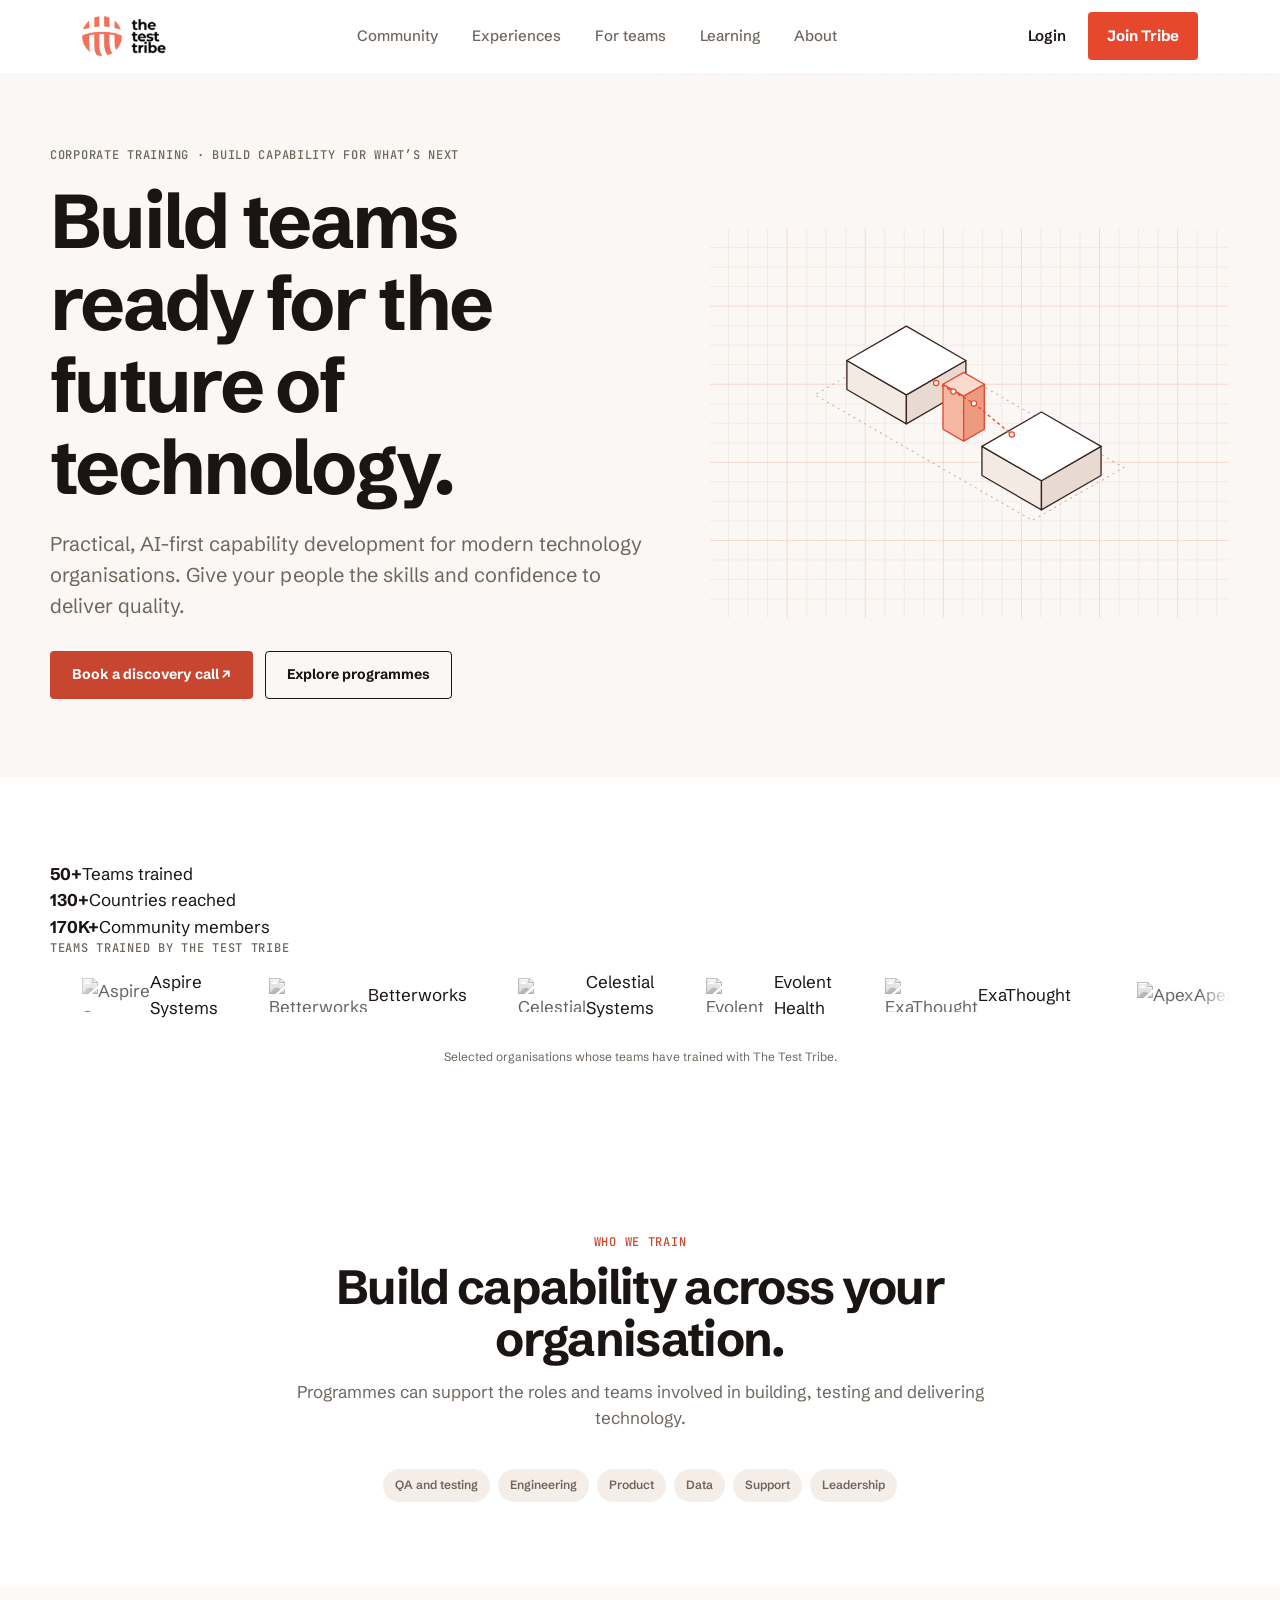
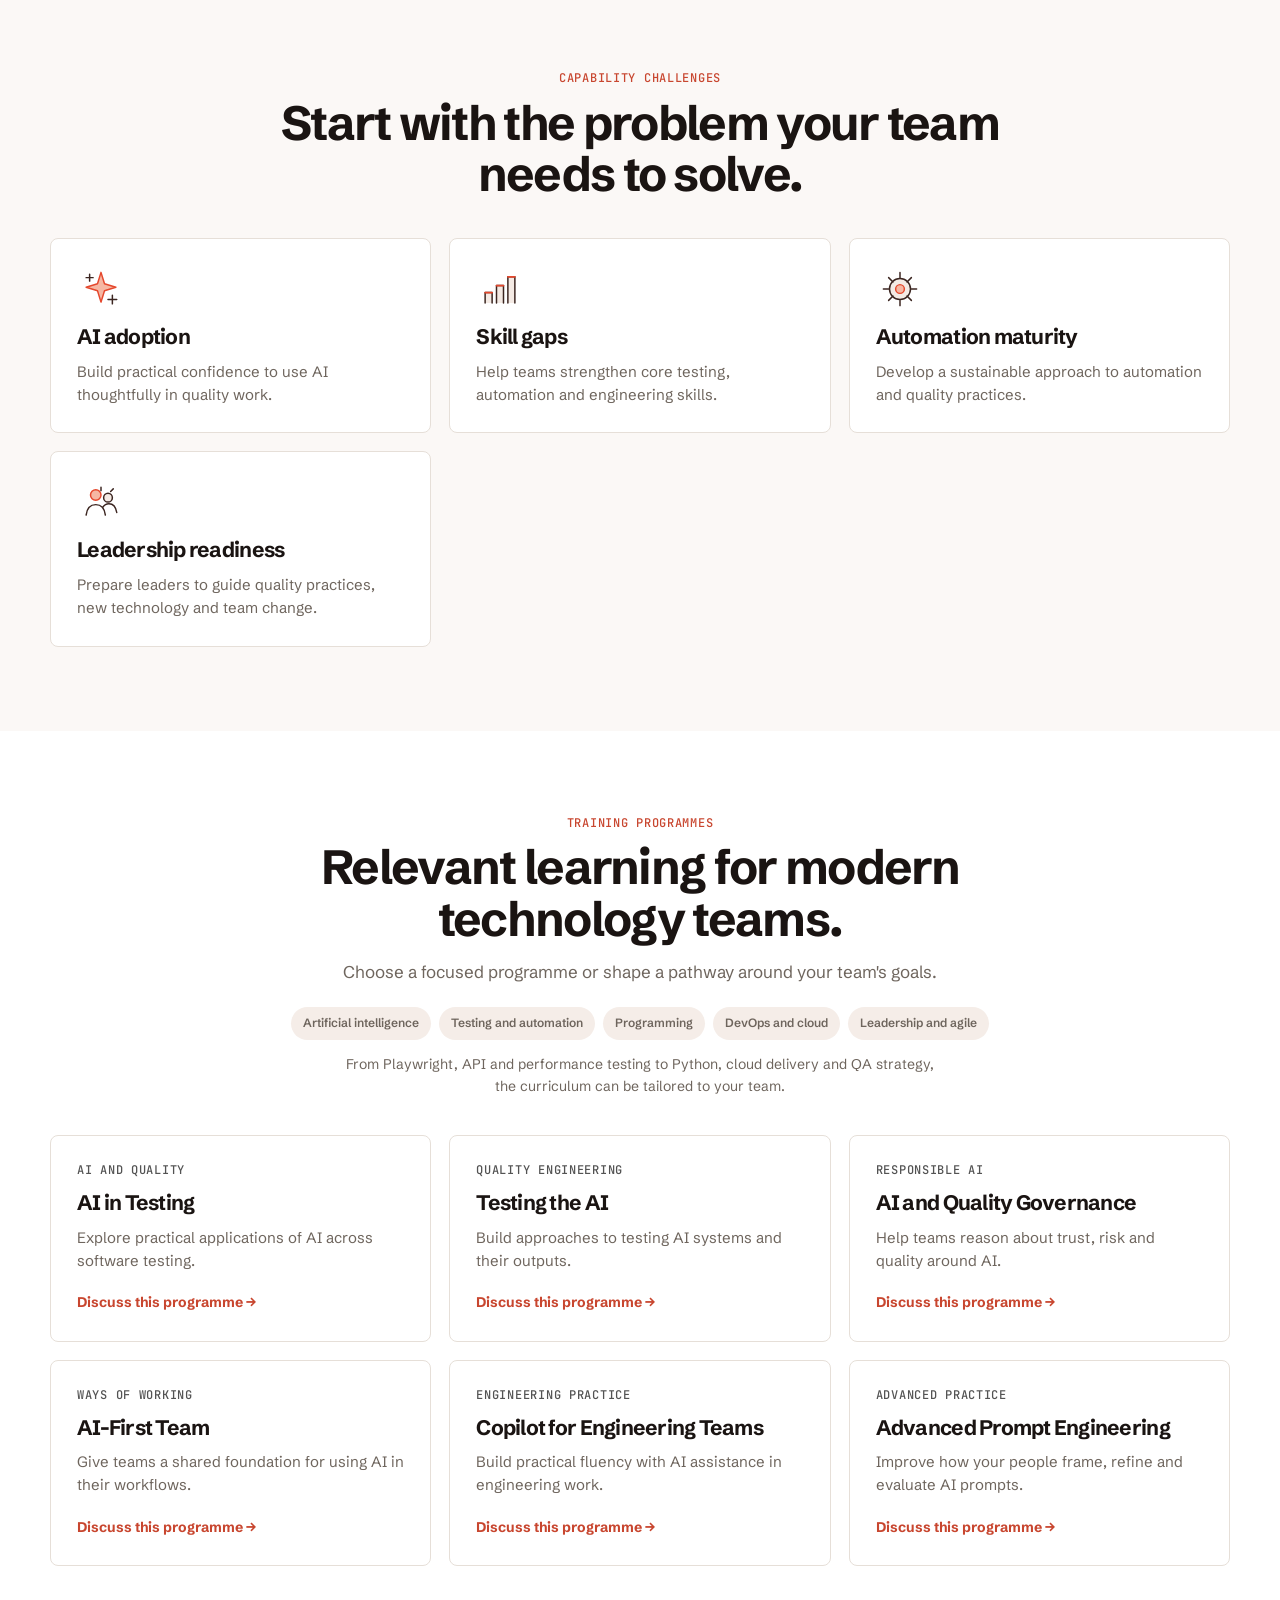
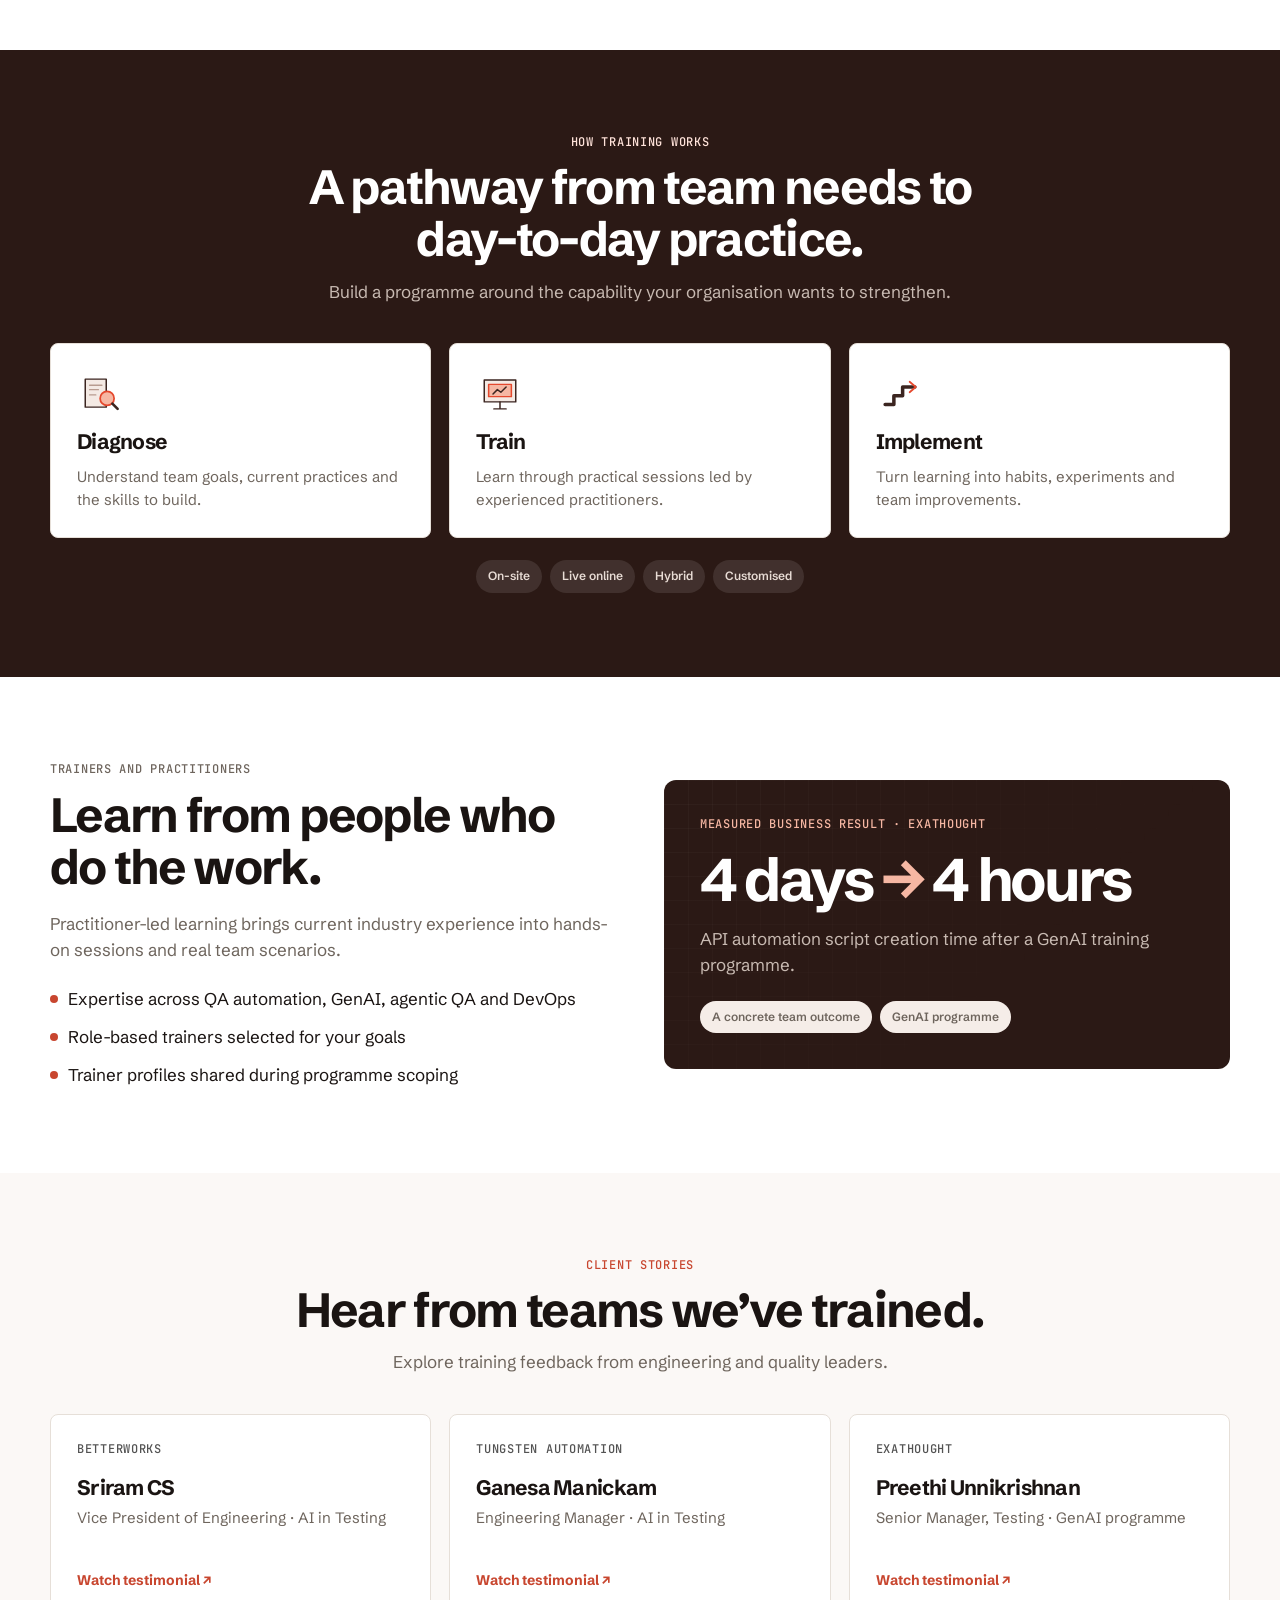
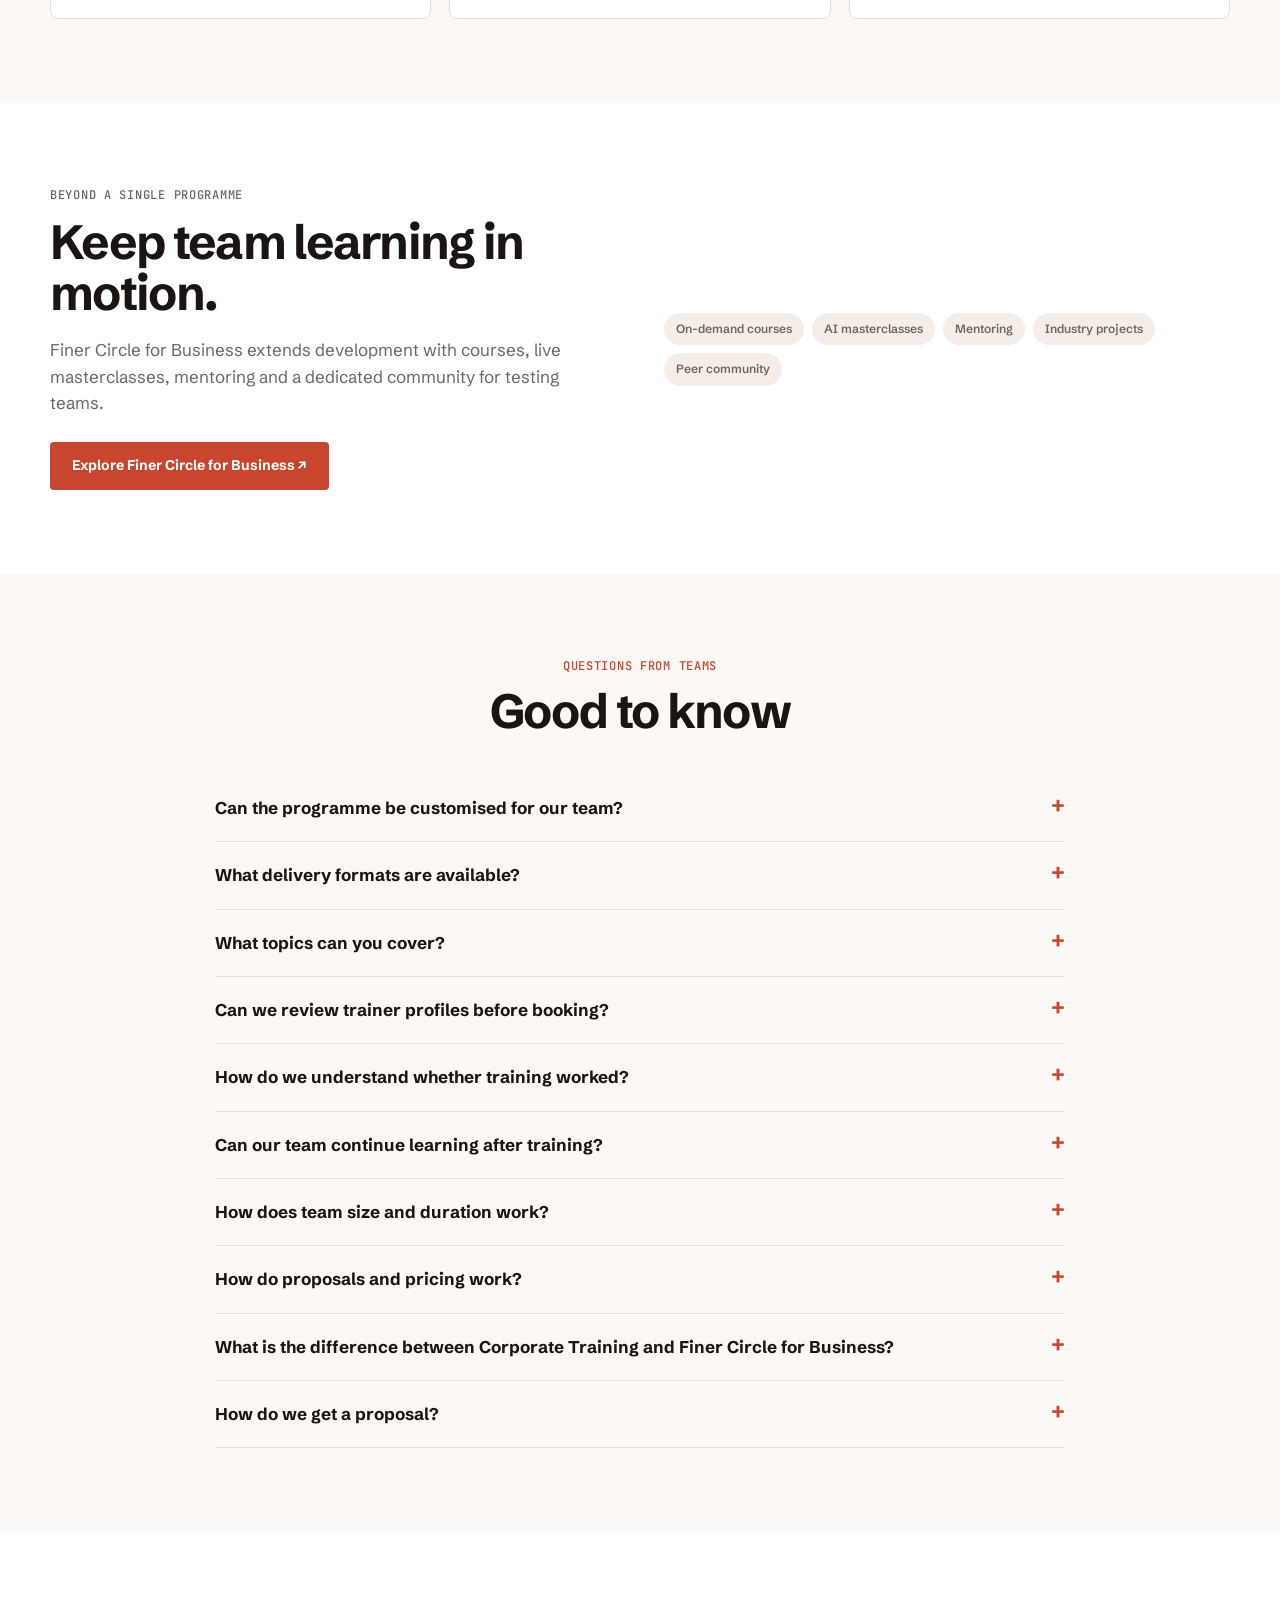
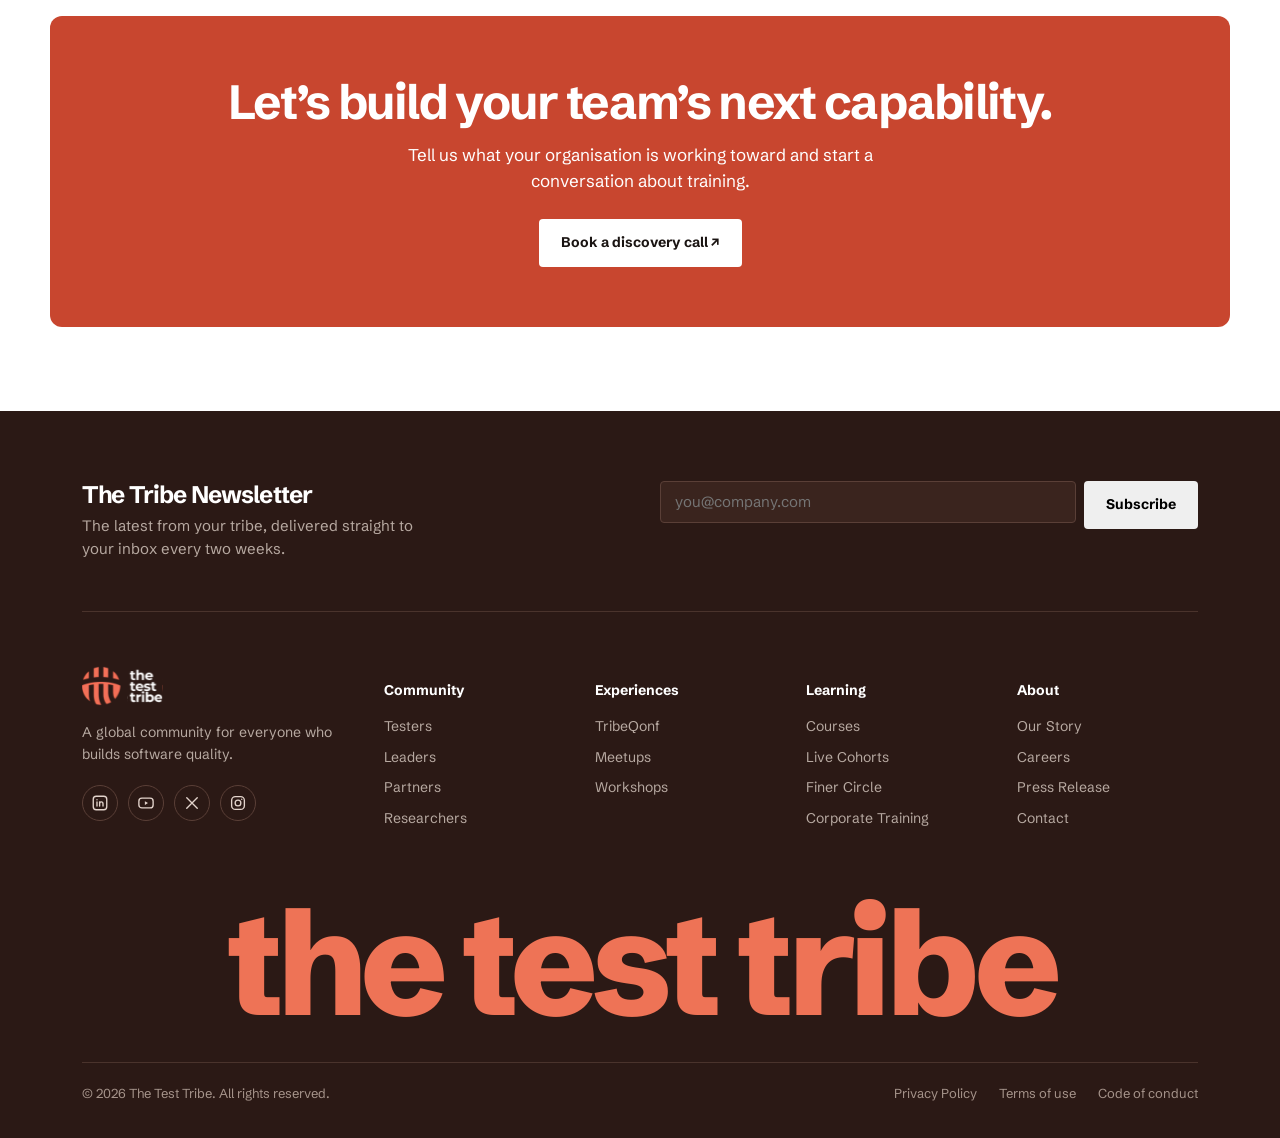
==== commit 72d61bdf: "Add fallbacks to client logos on Teams page" ====
--- a/corporate-training.html
+++ b/corporate-training.html
@@ -1,7 +1,7 @@
 <!doctype html><html lang="en"><head><meta charset="utf-8"><meta name="viewport" content="width=device-width,initial-scale=1"><title>Corporate Training | The Test Tribe</title><link rel="stylesheet" href="the-test-tribe-tokens.css"><link rel="stylesheet" href="site-pages.css">
 <link rel="stylesheet" href="site-components.css"><link rel="stylesheet" href="shared-trusted-logos.css"><link rel="preconnect" href="https://fonts.googleapis.com"><link rel="preconnect" href="https://fonts.gstatic.com" crossorigin><link href="https://fonts.googleapis.com/css2?family=Schibsted+Grotesk:wght@400;500;600;700;800&family=JetBrains+Mono:wght@400;500&display=swap" rel="stylesheet"></head><body>
-<tribe-site-nav variant="teams"></tribe-site-nav>
-<main><section class="hero"><div class="wrap hero-grid"><div class="hero-copy"><div class="eyebrow">Corporate Training · Build capability for what’s next</div><h1>Build teams ready for the future of technology.</h1><p>Practical, AI-first capability development for modern technology organisations. Give your people the skills and confidence to deliver quality.</p><div class="hero-actions"><a class="btn btn-primary" href="#contact">Book a discovery call ↗</a><a class="btn btn-outline" href="#programmes">Explore programmes</a></div></div><div class="hero-art" aria-hidden="true"><svg class="illo gateway-illustration" aria-hidden="true" viewBox="0 0 640 480" width="640" height="480"><style>
+<tribe-site-nav></tribe-site-nav>
+<main><section class="hero"><div class="wrap hero-grid"><div class="hero-copy"><div class="eyebrow">Corporate Training · Build capability for what’s next</div><h1>Build teams ready for the future of technology.</h1><p>Practical, AI-first capability development for modern technology organisations. Give your people the skills and confidence to deliver quality.</p><div class="hero-actions"><a class="btn btn-primary" href="https://www.thetesttribe.com/corporate-training/#contact-form">Book a discovery call ↗</a><a class="btn btn-outline" href="#programmes">Explore programmes</a></div></div><div class="hero-art" aria-hidden="true"><svg class="illo gateway-illustration" aria-hidden="true" viewBox="0 0 640 480" width="640" height="480"><style>
 .flow{animation:tt-flow 1.6s linear infinite}
 @keyframes tt-flow{to{stroke-dashoffset:-12}}
 .pulse{animation:tt-pulse 2.8s ease-in-out infinite}
@@ -16,17 +16,14 @@
 @keyframes tt-rise{0%,100%{transform:scaleY(1)}50%{transform:scaleY(1.08)}}
 @media (prefers-reduced-motion:reduce){.flow,.pulse,.bob,.ghost,.blink,.rise{animation:none}}
 </style><defs><clipPath id="cpillopartners"><rect x="1" y="1" width="638" height="478" rx="22"/></clipPath></defs><g clip-path="url(#cpillopartners)"><line x1="0" y1="0" x2="0" y2="480" stroke="#F3D3C8" stroke-width="1"/><line x1="24" y1="0" x2="24" y2="480" stroke="#F1E8E2" stroke-width="1"/><line x1="48" y1="0" x2="48" y2="480" stroke="#F1E8E2" stroke-width="1"/><line x1="72" y1="0" x2="72" y2="480" stroke="#F1E8E2" stroke-width="1"/><line x1="96" y1="0" x2="96" y2="480" stroke="#F3D3C8" stroke-width="1"/><line x1="120" y1="0" x2="120" y2="480" stroke="#F1E8E2" stroke-width="1"/><line x1="144" y1="0" x2="144" y2="480" stroke="#F1E8E2" stroke-width="1"/><line x1="168" y1="0" x2="168" y2="480" stroke="#F1E8E2" stroke-width="1"/><line x1="192" y1="0" x2="192" y2="480" stroke="#F3D3C8" stroke-width="1"/><line x1="216" y1="0" x2="216" y2="480" stroke="#F1E8E2" stroke-width="1"/><line x1="240" y1="0" x2="240" y2="480" stroke="#F1E8E2" stroke-width="1"/><line x1="264" y1="0" x2="264" y2="480" stroke="#F1E8E2" stroke-width="1"/><line x1="288" y1="0" x2="288" y2="480" stroke="#F3D3C8" stroke-width="1"/><line x1="312" y1="0" x2="312" y2="480" stroke="#F1E8E2" stroke-width="1"/><line x1="336" y1="0" x2="336" y2="480" stroke="#F1E8E2" stroke-width="1"/><line x1="360" y1="0" x2="360" y2="480" stroke="#F1E8E2" stroke-width="1"/><line x1="384" y1="0" x2="384" y2="480" stroke="#F3D3C8" stroke-width="1"/><line x1="408" y1="0" x2="408" y2="480" stroke="#F1E8E2" stroke-width="1"/><line x1="432" y1="0" x2="432" y2="480" stroke="#F1E8E2" stroke-width="1"/><line x1="456" y1="0" x2="456" y2="480" stroke="#F1E8E2" stroke-width="1"/><line x1="480" y1="0" x2="480" y2="480" stroke="#F3D3C8" stroke-width="1"/><line x1="504" y1="0" x2="504" y2="480" stroke="#F1E8E2" stroke-width="1"/><line x1="528" y1="0" x2="528" y2="480" stroke="#F1E8E2" stroke-width="1"/><line x1="552" y1="0" x2="552" y2="480" stroke="#F1E8E2" stroke-width="1"/><line x1="576" y1="0" x2="576" y2="480" stroke="#F3D3C8" stroke-width="1"/><line x1="600" y1="0" x2="600" y2="480" stroke="#F1E8E2" stroke-width="1"/><line x1="624" y1="0" x2="624" y2="480" stroke="#F1E8E2" stroke-width="1"/><line x1="0" y1="0" x2="640" y2="0" stroke="#F3D3C8" stroke-width="1"/><line x1="0" y1="24" x2="640" y2="24" stroke="#F1E8E2" stroke-width="1"/><line x1="0" y1="48" x2="640" y2="48" stroke="#F1E8E2" stroke-width="1"/><line x1="0" y1="72" x2="640" y2="72" stroke="#F1E8E2" stroke-width="1"/><line x1="0" y1="96" x2="640" y2="96" stroke="#F3D3C8" stroke-width="1"/><line x1="0" y1="120" x2="640" y2="120" stroke="#F1E8E2" stroke-width="1"/><line x1="0" y1="144" x2="640" y2="144" stroke="#F1E8E2" stroke-width="1"/><line x1="0" y1="168" x2="640" y2="168" stroke="#F1E8E2" stroke-width="1"/><line x1="0" y1="192" x2="640" y2="192" stroke="#F3D3C8" stroke-width="1"/><line x1="0" y1="216" x2="640" y2="216" stroke="#F1E8E2" stroke-width="1"/><line x1="0" y1="240" x2="640" y2="240" stroke="#F1E8E2" stroke-width="1"/><line x1="0" y1="264" x2="640" y2="264" stroke="#F1E8E2" stroke-width="1"/><line x1="0" y1="288" x2="640" y2="288" stroke="#F3D3C8" stroke-width="1"/><line x1="0" y1="312" x2="640" y2="312" stroke="#F1E8E2" stroke-width="1"/><line x1="0" y1="336" x2="640" y2="336" stroke="#F1E8E2" stroke-width="1"/><line x1="0" y1="360" x2="640" y2="360" stroke="#F1E8E2" stroke-width="1"/><line x1="0" y1="384" x2="640" y2="384" stroke="#F3D3C8" stroke-width="1"/><line x1="0" y1="408" x2="640" y2="408" stroke="#F1E8E2" stroke-width="1"/><line x1="0" y1="432" x2="640" y2="432" stroke="#F1E8E2" stroke-width="1"/><line x1="0" y1="456" x2="640" y2="456" stroke="#F1E8E2" stroke-width="1"/><line x1="0" y1="480" x2="640" y2="480" stroke="#F3D3C8" stroke-width="1"/></g><g transform="translate(242.6,156.3) scale(1.250)"><polygon points="0.0,-13.0 213.9,110.5 123.8,162.5 -90.1,39.0" fill="none" stroke="#B89C90" stroke-width="1" stroke-dasharray="2 4" opacity=".8"/><g><polygon points="-58.5,33.8 0.0,67.6 0.0,39.0 -58.5,5.2" fill="#F4EAE4" stroke="#3B2520" stroke-width="1.3" stroke-linejoin="round"/><polygon points="58.5,33.8 0.0,67.6 0.0,39.0 58.5,5.2" fill="#E9DAD1" stroke="#3B2520" stroke-width="1.3" stroke-linejoin="round"/><polygon points="0.0,-28.6 58.5,5.2 0.0,39.0 -58.5,5.2" fill="#FFFFFF" stroke="#3B2520" stroke-width="1.3" stroke-linejoin="round"/></g><g class="pulse"><polygon points="36.0,72.8 56.3,84.5 56.3,40.3 36.0,28.6" fill="#F6B7A3" stroke="#E5482D" stroke-width="1.3" stroke-linejoin="round"/><polygon points="76.6,72.8 56.3,84.5 56.3,40.3 76.6,28.6" fill="#EE9A80" stroke="#E5482D" stroke-width="1.3" stroke-linejoin="round"/><polygon points="56.3,16.9 76.6,28.6 56.3,40.3 36.0,28.6" fill="#FCD9CD" stroke="#E5482D" stroke-width="1.3" stroke-linejoin="round"/></g><g><polygon points="74.3,118.3 132.8,152.1 132.8,123.5 74.3,89.7" fill="#F4EAE4" stroke="#3B2520" stroke-width="1.3" stroke-linejoin="round"/><polygon points="191.4,118.3 132.8,152.1 132.8,123.5 191.4,89.7" fill="#E9DAD1" stroke="#3B2520" stroke-width="1.3" stroke-linejoin="round"/><polygon points="132.8,55.9 191.4,89.7 132.8,123.5 74.3,89.7" fill="#FFFFFF" stroke="#3B2520" stroke-width="1.3" stroke-linejoin="round"/></g><polyline class="flow" points="29.3,27.3 46.2,35.7 66.4,47.4 103.6,78.0" fill="none" stroke="#E5482D" stroke-width="1.3" stroke-dasharray="3 3"/><circle cx="29.3" cy="27.3" r="2.6" fill="#fff" stroke="#E5482D" stroke-width="1.2"/><circle cx="46.2" cy="35.7" r="2.6" fill="#fff" stroke="#E5482D" stroke-width="1.2"/><circle cx="66.4" cy="47.4" r="2.6" fill="#fff" stroke="#E5482D" stroke-width="1.2"/><circle cx="103.6" cy="78.0" r="2.6" fill="#fff" stroke="#E5482D" stroke-width="1.2"/></g></svg></div></div></section>
-<section class="section"><tribe-community-stats class="wrap" variant="teams"></tribe-community-stats></section>
-<tribe-trusted-logos variant="clients"></tribe-trusted-logos>
+<section class="section teams-proof" aria-label="Corporate training reach"><div class="wrap"><div class="teams-stats"><div><b>50+</b><span>Teams trained</span></div><div><b>130+</b><span>Countries reached</span></div><div><b>170K+</b><span>Community members</span></div></div><div class="teams-clients"><p class="eyebrow">Teams trained by The Test Tribe</p><div class="trusted-marquee teams-client-marquee" aria-label="Client logos. Scroll horizontally to explore all logos"><ul class="trusted-track" role="list"><li class="trusted-logo"><img src="https://www.thetesttribe.com/wp-content/uploads/2026/08/aspire-system.png" alt="Aspire Systems" loading="eager" onerror="this.hidden=true;this.nextElementSibling.hidden=false"><span class="trusted-client-name" hidden>Aspire Systems</span></li><li class="trusted-logo"><img src="https://www.thetesttribe.com/wp-content/uploads/2026/08/better-works-scaled.png" alt="Betterworks" loading="eager" onerror="this.hidden=true;this.nextElementSibling.hidden=false"><span class="trusted-client-name" hidden>Betterworks</span></li><li class="trusted-logo"><img src="https://www.thetesttribe.com/wp-content/uploads/2026/08/celestial.png" alt="Celestial Systems" loading="eager" onerror="this.hidden=true;this.nextElementSibling.hidden=false"><span class="trusted-client-name" hidden>Celestial Systems</span></li><li class="trusted-logo"><img src="https://www.thetesttribe.com/wp-content/uploads/2026/08/evolent.png" alt="Evolent Health" loading="eager" onerror="this.hidden=true;this.nextElementSibling.hidden=false"><span class="trusted-client-name" hidden>Evolent Health</span></li><li class="trusted-logo"><img src="https://www.thetesttribe.com/wp-content/uploads/2026/08/extrathought.avif" alt="ExaThought" loading="eager" onerror="this.hidden=true;this.nextElementSibling.hidden=false"><span class="trusted-client-name" hidden>ExaThought</span></li><li class="trusted-logo"><img src="https://www.thetesttribe.com/wp-content/uploads/2026/08/apex-1.png" alt="Apex" loading="eager" onerror="this.hidden=true;this.nextElementSibling.hidden=false"><span class="trusted-client-name" hidden>Apex</span></li><li class="trusted-logo"><img src="https://www.thetesttribe.com/wp-content/uploads/2026/08/Ttungsten-Automation.png" alt="Tungsten Automation" loading="eager" onerror="this.hidden=true;this.nextElementSibling.hidden=false"><span class="trusted-client-name" hidden>Tungsten Automation</span></li><li class="trusted-logo"><img src="https://www.thetesttribe.com/wp-content/uploads/2026/08/wartsila.png" alt="Wärtsilä" loading="eager" onerror="this.hidden=true;this.nextElementSibling.hidden=false"><span class="trusted-client-name" hidden>Wärtsilä</span></li></ul><ul class="trusted-track trusted-track-copy" role="presentation" aria-hidden="true"><li class="trusted-logo"><img src="https://www.thetesttribe.com/wp-content/uploads/2026/08/aspire-system.png" alt="" aria-hidden="true" loading="eager" onerror="this.hidden=true;this.nextElementSibling.hidden=false"><span class="trusted-client-name" hidden>Aspire Systems</span></li><li class="trusted-logo"><img src="https://www.thetesttribe.com/wp-content/uploads/2026/08/better-works-scaled.png" alt="" aria-hidden="true" loading="eager" onerror="this.hidden=true;this.nextElementSibling.hidden=false"><span class="trusted-client-name" hidden>Betterworks</span></li><li class="trusted-logo"><img src="https://www.thetesttribe.com/wp-content/uploads/2026/08/celestial.png" alt="" aria-hidden="true" loading="eager" onerror="this.hidden=true;this.nextElementSibling.hidden=false"><span class="trusted-client-name" hidden>Celestial Systems</span></li><li class="trusted-logo"><img src="https://www.thetesttribe.com/wp-content/uploads/2026/08/evolent.png" alt="" aria-hidden="true" loading="eager" onerror="this.hidden=true;this.nextElementSibling.hidden=false"><span class="trusted-client-name" hidden>Evolent Health</span></li><li class="trusted-logo"><img src="https://www.thetesttribe.com/wp-content/uploads/2026/08/extrathought.avif" alt="" aria-hidden="true" loading="eager" onerror="this.hidden=true;this.nextElementSibling.hidden=false"><span class="trusted-client-name" hidden>ExaThought</span></li><li class="trusted-logo"><img src="https://www.thetesttribe.com/wp-content/uploads/2026/08/apex-1.png" alt="" aria-hidden="true" loading="eager" onerror="this.hidden=true;this.nextElementSibling.hidden=false"><span class="trusted-client-name" hidden>Apex</span></li><li class="trusted-logo"><img src="https://www.thetesttribe.com/wp-content/uploads/2026/08/Ttungsten-Automation.png" alt="" aria-hidden="true" loading="eager" onerror="this.hidden=true;this.nextElementSibling.hidden=false"><span class="trusted-client-name" hidden>Tungsten Automation</span></li><li class="trusted-logo"><img src="https://www.thetesttribe.com/wp-content/uploads/2026/08/wartsila.png" alt="" aria-hidden="true" loading="eager" onerror="this.hidden=true;this.nextElementSibling.hidden=false"><span class="trusted-client-name" hidden>Wärtsilä</span></li></ul></div><p class="trusted-note">Selected organisations whose teams have trained with The Test Tribe.</p></div></div></section>
 <section class="section"><div class="wrap"><div class="section-heading"><div class="eyebrow">Who we train</div><h2>Build capability across your organisation.</h2><p>Programmes can support the roles and teams involved in building, testing and delivering technology.</p></div><div class="pills" style="justify-content:center"><span class="pill">QA and testing</span><span class="pill">Engineering</span><span class="pill">Product</span><span class="pill">Data</span><span class="pill">Support</span><span class="pill">Leadership</span></div></div></section>
 <section class="section section-soft"><div class="wrap"><div class="section-heading"><div class="eyebrow">Capability challenges</div><h2>Start with the problem your team needs to solve.</h2></div><div class="cards"><article class="card"><div class="icon-box"><svg class="gateway-mark" viewBox="0 0 48 48" aria-hidden="true" focusable="false"><g stroke="#3B2520" stroke-width="1.7" stroke-linecap="round" stroke-linejoin="round"><path d="m24 5 4 13 13 4-13 4-4 13-4-13-13-4 13-4z" fill="#F6B7A3" stroke="#E5482D"/><path d="M37 31v10M32 36h10M11 7v8M7 11h8" fill="none"/></g></svg></div><h3>AI adoption</h3><p>Build practical confidence to use AI thoughtfully in quality work.</p></article><article class="card"><div class="icon-box"><svg class="gateway-mark" viewBox="0 0 48 48" aria-hidden="true" focusable="false"><g stroke="#3B2520" stroke-width="1.7" stroke-linecap="round" stroke-linejoin="round"><path d="M7 40V28h8v12M20 40V20h8v20M33 40V10h8v30" fill="#F4EAE4"/><path d="M7 28h8M20 20h8M33 10h8" stroke="#E5482D" stroke-width="2"/></g></svg></div><h3>Skill gaps</h3><p>Help teams strengthen core testing, automation and engineering skills.</p></article><article class="card"><div class="icon-box"><svg class="gateway-mark" viewBox="0 0 48 48" aria-hidden="true" focusable="false"><g stroke="#3B2520" stroke-width="1.7" stroke-linecap="round" stroke-linejoin="round"><circle cx="24" cy="24" r="12" fill="#F4EAE4"/><circle cx="24" cy="24" r="5" fill="#F6B7A3" stroke="#E5482D"/><path d="M24 5v6M24 37v6M5 24h6M37 24h6M11 11l5 5M32 32l5 5M37 11l-5 5M16 32l-5 5"/></g></svg></div><h3>Automation maturity</h3><p>Develop a sustainable approach to automation and quality practices.</p></article><article class="card"><div class="icon-box"><svg class="gateway-mark" viewBox="0 0 48 48" aria-hidden="true" focusable="false"><g fill="none" stroke="#3B2520" stroke-width="1.7" stroke-linecap="round" stroke-linejoin="round"><circle cx="18" cy="16" r="6" fill="#F6B7A3" stroke="#E5482D"/><circle cx="32" cy="19" r="5" fill="#F4EAE4"/><path d="M7 39c1-8 5-12 11-12s10 4 11 12M26 30c2-3 4-4 7-4 5 0 8 4 9 10M24 7v4M38 9l-3 3"/></g></svg></div><h3>Leadership readiness</h3><p>Prepare leaders to guide quality practices, new technology and team change.</p></article></div></div></section>
 <section class="section" id="programmes"><div class="wrap"><div class="section-heading"><div class="eyebrow">Training programmes</div><h2>Relevant learning for modern technology teams.</h2><p>Choose a focused programme or shape a pathway around your team's goals.</p><div class="pills teams-topics" aria-label="Programme areas"><span class="pill">Artificial intelligence</span><span class="pill">Testing and automation</span><span class="pill">Programming</span><span class="pill">DevOps and cloud</span><span class="pill">Leadership and agile</span></div><p class="teams-programme-note">From Playwright, API and performance testing to Python, cloud delivery and QA strategy, the curriculum can be tailored to your team.</p></div><div class="cards"><article class="card"><div class="eyebrow">AI and quality</div><h3>AI in Testing</h3><p>Explore practical applications of AI across software testing.</p><a class="card-link" href="https://www.thetesttribe.com/corporate-training/#contact-form">Discuss this programme →</a></article><article class="card"><div class="eyebrow">Quality engineering</div><h3>Testing the AI</h3><p>Build approaches to testing AI systems and their outputs.</p><a class="card-link" href="https://www.thetesttribe.com/corporate-training/#contact-form">Discuss this programme →</a></article><article class="card"><div class="eyebrow">Responsible AI</div><h3>AI and Quality Governance</h3><p>Help teams reason about trust, risk and quality around AI.</p><a class="card-link" href="https://www.thetesttribe.com/corporate-training/#contact-form">Discuss this programme →</a></article><article class="card"><div class="eyebrow">Ways of working</div><h3>AI-First Team</h3><p>Give teams a shared foundation for using AI in their workflows.</p><a class="card-link" href="https://www.thetesttribe.com/corporate-training/#contact-form">Discuss this programme →</a></article><article class="card"><div class="eyebrow">Engineering practice</div><h3>Copilot for Engineering Teams</h3><p>Build practical fluency with AI assistance in engineering work.</p><a class="card-link" href="https://www.thetesttribe.com/corporate-training/#contact-form">Discuss this programme →</a></article><article class="card"><div class="eyebrow">Advanced practice</div><h3>Advanced Prompt Engineering</h3><p>Improve how your people frame, refine and evaluate AI prompts.</p><a class="card-link" href="https://www.thetesttribe.com/corporate-training/#contact-form">Discuss this programme →</a></article></div></div></section>
-<section id="how-it-works" class="section section-dark"><div class="wrap"><div class="section-heading"><div class="eyebrow">How training works</div><h2>A pathway from team needs to day-to-day practice.</h2><p>Build a programme around the capability your organisation wants to strengthen.</p></div><div class="cards"><article class="card"><div class="icon-box"><svg class="gateway-mark" viewBox="0 0 48 48" aria-hidden="true" focusable="false"><g stroke="#3B2520" stroke-width="1.7" stroke-linecap="round" stroke-linejoin="round"><rect x="6" y="7" width="24" height="32" fill="#F4EAE4"/><path d="M11 14h14M11 19h10M11 25h7" stroke="#B89C90"/><circle cx="31" cy="29" r="8" fill="#F6B7A3" stroke="#E5482D" stroke-width="2"/><path d="m37 35 6 6" stroke-width="3"/></g></svg></div><h3>Diagnose</h3><p>Understand team goals, current practices and the skills to build.</p></article><article class="card"><div class="icon-box"><svg class="gateway-mark" viewBox="0 0 48 48" aria-hidden="true" focusable="false"><g stroke="#3B2520" stroke-width="1.7" stroke-linecap="round" stroke-linejoin="round"><path d="M6 8h36v25H6z" fill="#F4EAE4"/><path d="M11 13h26v14H11z" fill="#F6B7A3" stroke="#E5482D"/><path d="M24 33v7M17 41h14"/><path d="m16 24 5-5 4 3 6-6" fill="none"/></g></svg></div><h3>Train</h3><p>Learn through practical sessions led by experienced practitioners.</p></article><article class="card"><div class="icon-box"><svg class="gateway-mark" viewBox="0 0 48 48" aria-hidden="true" focusable="false"><g stroke="#3B2520" stroke-width="1.7" stroke-linecap="round" stroke-linejoin="round"><path d="M7 36h10V26h10V16h14" fill="none" stroke-width="4"/><path d="m35 10 7 6-7 6" fill="none" stroke="#E5482D" stroke-width="2"/></g></svg></div><h3>Implement</h3><p>Turn learning into habits, experiments and team improvements.</p></article></div><div class="pills" style="justify-content:center"><span class="pill">On-site</span><span class="pill">Live online</span><span class="pill">Hybrid</span><span class="pill">Customised</span></div></div></section>
-<section id="trainers" class="section"><div class="wrap split"><div><div class="eyebrow">Trainers and practitioners</div><h2>Learn from people who do the work.</h2><p>Practitioner-led learning brings current industry experience into hands-on sessions and real team scenarios.</p><ul class="bullet-list"><li>Expertise across QA automation, GenAI, agentic QA and DevOps</li><li>Role-based trainers selected for your goals</li><li>Trainer profiles shared during programme scoping</li></ul></div><div class="feature-panel teams-outcome"><div class="eyebrow" style="color:#F6B7A3">Measured business result · ExaThought</div><h3>4 days <span aria-hidden="true">→</span> 4 hours</h3><p>API automation script creation time after a GenAI training programme.</p><div class="pills"><span class="pill">A concrete team outcome</span><span class="pill">GenAI programme</span></div></div></div></section>
-<section id="results" class="section section-soft"><div class="wrap"><div class="section-heading"><div class="eyebrow">Client stories</div><h2>Hear from teams we’ve trained.</h2><p>Explore training feedback from engineering and quality leaders.</p></div><div class="cards teams-testimonials"><a class="card teams-story" href="https://player.vimeo.com/video/1217586398" target="_blank" rel="noopener noreferrer"><span class="eyebrow">Betterworks</span><h3>Sriram CS</h3><p>Vice President of Engineering · AI in Testing</p><span class="card-link">Watch testimonial ↗</span></a><a class="card teams-story" href="https://player.vimeo.com/video/1217586399" target="_blank" rel="noopener noreferrer"><span class="eyebrow">Tungsten Automation</span><h3>Ganesa Manickam</h3><p>Engineering Manager · AI in Testing</p><span class="card-link">Watch testimonial ↗</span></a><a class="card teams-story" href="https://player.vimeo.com/video/1217586400" target="_blank" rel="noopener noreferrer"><span class="eyebrow">ExaThought</span><h3>Preethi Unnikrishnan</h3><p>Senior Manager, Testing · GenAI programme</p><span class="card-link">Watch testimonial ↗</span></a></div></div></section>
-<section id="fc-business" class="section"><div class="wrap split teams-continuous"><div><div class="eyebrow">Beyond a single programme</div><h2>Keep team learning in motion.</h2><p>Finer Circle for Business extends development with courses, live masterclasses, mentoring and a dedicated community for testing teams.</p><a class="btn btn-primary" href="https://www.thetesttribe.com/finer-circle-for-business/" target="_blank" rel="noopener noreferrer">Explore Finer Circle for Business ↗</a></div><div class="pills"><span class="pill">On-demand courses</span><span class="pill">AI masterclasses</span><span class="pill">Mentoring</span><span class="pill">Industry projects</span><span class="pill">Peer community</span></div></div></section>
-<section class="section" id="contact" aria-labelledby="contact-title"><div class="wrap"><div class="section-heading"><div class="eyebrow">Book a discovery call</div><h2 id="contact-title">Let’s build your team’s next capability.</h2><p>Tell us what your organisation is working toward and we’ll start a conversation about the right training.</p></div><div class="form-panel"><form class="form-grid" action="mailto:contact@thetesttribe.com" method="post" enctype="text/plain"><div class="form-field"><label for="ct-name">Name</label><input id="ct-name" name="Name" autocomplete="name" required></div><div class="form-field"><label for="ct-email">Work email</label><input id="ct-email" name="Work email" type="email" autocomplete="email" required></div><div class="form-field"><label for="ct-company">Company</label><input id="ct-company" name="Company" autocomplete="organization" required></div><div class="form-field"><label for="ct-size">Team size</label><select id="ct-size" name="Team size" required><option value="" selected disabled>Select a team size</option><option>1–10 people</option><option>11–50 people</option><option>51–200 people</option><option>200+ people</option></select></div><div class="form-field form-field-wide"><label for="ct-requirement">Requirement</label><textarea id="ct-requirement" name="Requirement" rows="4" placeholder="Share the skills, roles or goals you want to build capability around."></textarea></div><div class="form-field form-field-wide form-submit"><button class="btn btn-primary" type="submit">Book a discovery call ↗</button><span>Your email app will open with the details ready to send to The Test Tribe.</span></div><p class="form-fallback">Prefer the full enquiry form? <a href="https://www.thetesttribe.com/corporate-training/#contact-form" target="_blank" rel="noopener noreferrer">Open it on thetesttribe.com ↗</a></p></form></div></div></section>
+<section class="section section-dark"><div class="wrap"><div class="section-heading"><div class="eyebrow">How training works</div><h2>A pathway from team needs to day-to-day practice.</h2><p>Build a programme around the capability your organisation wants to strengthen.</p></div><div class="cards"><article class="card"><div class="icon-box"><svg class="gateway-mark" viewBox="0 0 48 48" aria-hidden="true" focusable="false"><g stroke="#3B2520" stroke-width="1.7" stroke-linecap="round" stroke-linejoin="round"><rect x="6" y="7" width="24" height="32" fill="#F4EAE4"/><path d="M11 14h14M11 19h10M11 25h7" stroke="#B89C90"/><circle cx="31" cy="29" r="8" fill="#F6B7A3" stroke="#E5482D" stroke-width="2"/><path d="m37 35 6 6" stroke-width="3"/></g></svg></div><h3>Diagnose</h3><p>Understand team goals, current practices and the skills to build.</p></article><article class="card"><div class="icon-box"><svg class="gateway-mark" viewBox="0 0 48 48" aria-hidden="true" focusable="false"><g stroke="#3B2520" stroke-width="1.7" stroke-linecap="round" stroke-linejoin="round"><path d="M6 8h36v25H6z" fill="#F4EAE4"/><path d="M11 13h26v14H11z" fill="#F6B7A3" stroke="#E5482D"/><path d="M24 33v7M17 41h14"/><path d="m16 24 5-5 4 3 6-6" fill="none"/></g></svg></div><h3>Train</h3><p>Learn through practical sessions led by experienced practitioners.</p></article><article class="card"><div class="icon-box"><svg class="gateway-mark" viewBox="0 0 48 48" aria-hidden="true" focusable="false"><g stroke="#3B2520" stroke-width="1.7" stroke-linecap="round" stroke-linejoin="round"><path d="M7 36h10V26h10V16h14" fill="none" stroke-width="4"/><path d="m35 10 7 6-7 6" fill="none" stroke="#E5482D" stroke-width="2"/></g></svg></div><h3>Implement</h3><p>Turn learning into habits, experiments and team improvements.</p></article></div><div class="pills" style="justify-content:center"><span class="pill">On-site</span><span class="pill">Live online</span><span class="pill">Hybrid</span><span class="pill">Customised</span></div></div></section>
+<section class="section"><div class="wrap split"><div><div class="eyebrow">Trainers and practitioners</div><h2>Learn from people who do the work.</h2><p>Practitioner-led learning brings current industry experience into hands-on sessions and real team scenarios.</p><ul class="bullet-list"><li>Expertise across QA automation, GenAI, agentic QA and DevOps</li><li>Role-based trainers selected for your goals</li><li>Trainer profiles shared during programme scoping</li></ul></div><div class="feature-panel teams-outcome"><div class="eyebrow" style="color:#F6B7A3">Measured business result · ExaThought</div><h3>4 days <span aria-hidden="true">→</span> 4 hours</h3><p>API automation script creation time after a GenAI training programme.</p><div class="pills"><span class="pill">A concrete team outcome</span><span class="pill">GenAI programme</span></div></div></div></section>
+<section class="section section-soft"><div class="wrap"><div class="section-heading"><div class="eyebrow">Client stories</div><h2>Hear from teams we’ve trained.</h2><p>Explore training feedback from engineering and quality leaders.</p></div><div class="cards teams-testimonials"><a class="card teams-story" href="https://player.vimeo.com/video/1217586398" target="_blank" rel="noopener noreferrer"><span class="eyebrow">Betterworks</span><h3>Sriram CS</h3><p>Vice President of Engineering · AI in Testing</p><span class="card-link">Watch testimonial ↗</span></a><a class="card teams-story" href="https://player.vimeo.com/video/1217586399" target="_blank" rel="noopener noreferrer"><span class="eyebrow">Tungsten Automation</span><h3>Ganesa Manickam</h3><p>Engineering Manager · AI in Testing</p><span class="card-link">Watch testimonial ↗</span></a><a class="card teams-story" href="https://player.vimeo.com/video/1217586400" target="_blank" rel="noopener noreferrer"><span class="eyebrow">ExaThought</span><h3>Preethi Unnikrishnan</h3><p>Senior Manager, Testing · GenAI programme</p><span class="card-link">Watch testimonial ↗</span></a></div></div></section>
+<section class="section"><div class="wrap split teams-continuous"><div><div class="eyebrow">Beyond a single programme</div><h2>Keep team learning in motion.</h2><p>Finer Circle for Business extends development with courses, live masterclasses, mentoring and a dedicated community for testing teams.</p><a class="btn btn-primary" href="https://www.thetesttribe.com/finer-circle-for-business/" target="_blank" rel="noopener noreferrer">Explore Finer Circle for Business ↗</a></div><div class="pills"><span class="pill">On-demand courses</span><span class="pill">AI masterclasses</span><span class="pill">Mentoring</span><span class="pill">Industry projects</span><span class="pill">Peer community</span></div></div></section>
 <section class="section section-soft"><div class="wrap"><div class="section-heading"><div class="eyebrow">Questions from teams</div><h2>Good to know</h2></div><tribe-page-faq page="teams"></tribe-page-faq></div></section>
-<section class="section" aria-labelledby="journeys-title"><div class="wrap"><div class="section-heading"><div class="eyebrow">Explore other journeys</div><h2 id="journeys-title">There’s a place for everyone in the Tribe.</h2><p>See how testers, leaders and partners are part of the community.</p></div><tribe-journeys current="teams"></tribe-journeys></div></section>
-</main>
-<tribe-site-footer variant="teams"></tribe-site-footer><script src="shared-trusted-logos.js"></script><script src="site-components.js"></script><script src="site-pages.js"></script></body></html>
+<section class="section" id="contact"><div class="wrap"><div class="cta-band"><h2>Let’s build your team’s next capability.</h2><p>Tell us what your organisation is working toward and start a conversation about training.</p><a class="btn btn-light" href="https://www.thetesttribe.com/corporate-training/#contact-form" target="_blank" rel="noopener noreferrer">Book a discovery call ↗</a></div></div></section></main>
+<tribe-site-footer></tribe-site-footer><script src="site-components.js"></script><script src="site-pages.js"></script></body></html>
